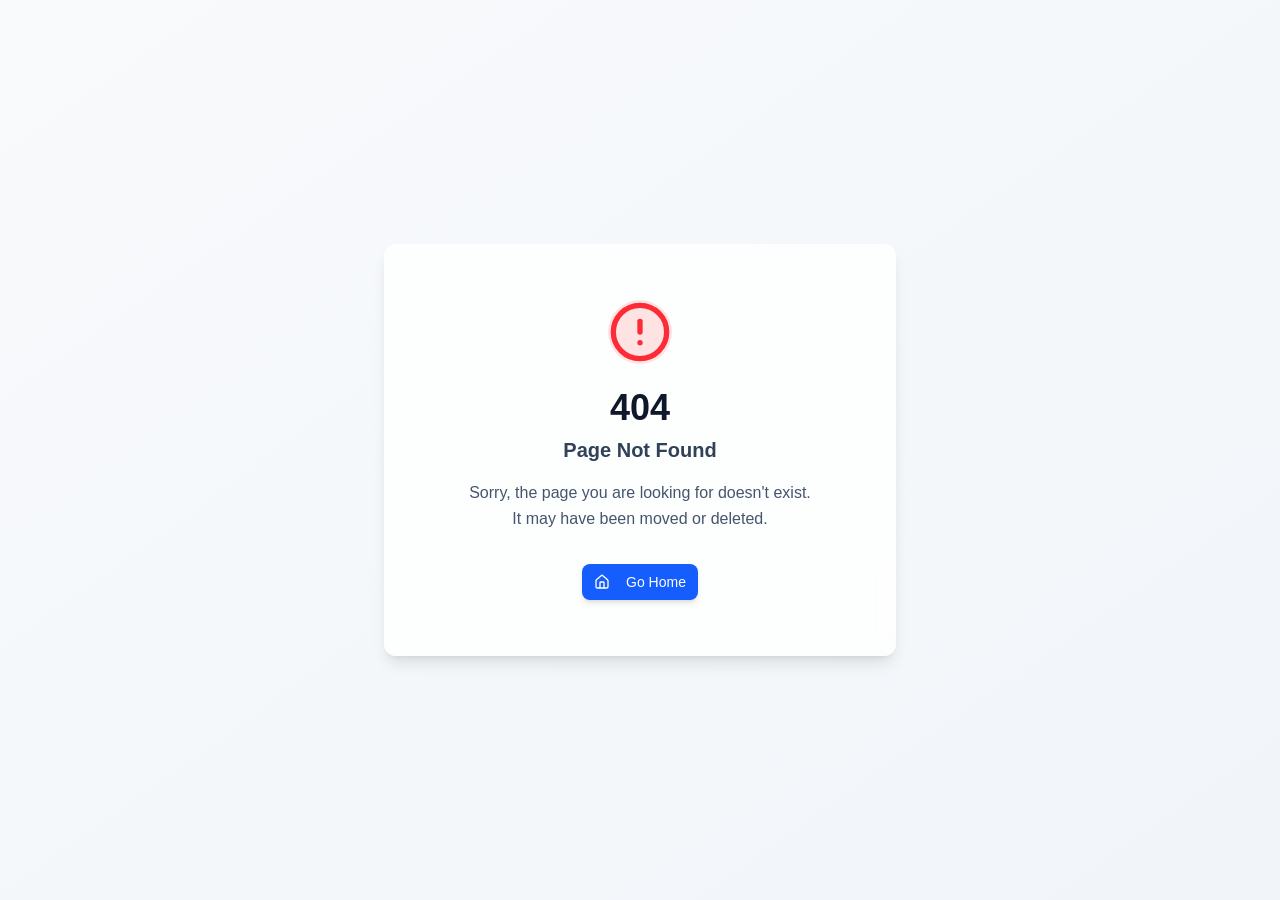
==== index.html @ 73531e3d "Update disclaimer: change '当アプリは非公式' to '当サイトは非公式'" ====
<!DOCTYPE html><html lang="ja"><head>
<script>
  document.addEventListener('click', (e) => {
    try {
      let target = e.target;
      let isRefreshBtn = false;
      while (target && target !== document) {
        if (
          (target.tagName === 'BUTTON' || target.tagName === 'A' || target.tagName === 'svg' || target.tagName === 'DIV') &&
          (target.innerHTML?.includes('lucide-rotate') || target.innerHTML?.includes('lucide-refresh') || target.getAttribute?.('aria-label')?.includes?.('更新'))
        ) {
          isRefreshBtn = true;
          break;
        }
        target = target.parentNode;
      }
      
      if (isRefreshBtn || (e.clientY < 80 && e.clientX > window.innerWidth - 80)) {
        if (window.Android && window.Android.requestUpdate) {
            window.Android.requestUpdate();
        }
      }
    } catch(err) {}
  }, true);
</script>



    <meta charset="UTF-8">
    <meta name="viewport" content="width=device-width, initial-scale=1.0, maximum-scale=1">
    <meta name="description" content="小太郎漢方製薬の医療用医薬品・一般用医薬品を検索。商品名・生薬名・効能効果から検索可能。構成生薬や効能効果を詳しく確認できます。">
    <meta name="keywords" content="漢方薬,医療用医薬品,一般用医薬品,小太郎漢方製薬,生薬,効能効果,商品検索">
    <title>小太郎漢方製薬 医薬品検索 - 漢方薬・医療用医薬品</title>
    <link rel="preconnect" href="https://fonts.googleapis.com">
    <link rel="preconnect" href="https://fonts.gstatic.com" crossorigin="">
    <link href="css/css2.css" rel="stylesheet">
    <link rel="manifest" href="/manifest.json">
    <meta name="theme-color" content="#1a5f3f">
    <meta name="apple-mobile-web-app-capable" content="yes">
    <meta name="apple-mobile-web-app-status-bar-style" content="black-translucent">
    <meta name="apple-mobile-web-app-title" content="小太郎漢方">
    <script type="module" crossorigin="" src="js/index-D5iRUZS0.js?v=9"></script>
    <link rel="stylesheet" crossorigin="" href="css/index-BjDnIrd6.css">
  <meta property="og:type" content="website">
		<meta property="og:url" content="https://kampo-kotaro.manus.space/">
		<meta property="og:title" content="小太郎漢方製薬 商品検索">
		<meta property="og:description" content="小太郎漢方製薬の医療用・一般用漢方製品をKEGGデータベースから検索・閲覧できるWebアプリ（モバイル対応）。商品名・成分・効能での検索、五十音順表示、成分ソート機能付き詳細画面を提供する。">
		<meta property="og:image" content="images/FEdQry596epnn8HWQuT3x2.png">
		<meta property="og:image:width" content="1200">
		<meta property="og:image:height" content="630">
		<meta name="twitter:card" content="summary_large_image">
		<meta name="twitter:title" content="小太郎漢方製薬 商品検索">
		<meta name="twitter:description" content="小太郎漢方製薬の医療用・一般用漢方製品をKEGGデータベースから検索・閲覧できるWebアプリ（モバイル対応）。商品名・成分・効能での検索、五十音順表示、成分ソート機能付き詳細画面を提供する。">
		<meta name="twitter:image" content="https://files.manuscdn.com/webdev_screenshots/2026/06/04/FEdQry596epnn8HWQuT3x2.png?x-oss-process=image/resize,w_1200/crop,h_630,x_0,y_0">
		<meta name="twitter:image:width" content="1200">
		<meta name="twitter:image:height" content="630"><link rel="canonical" href="https://kampo-kotaro.manus.space/">
    <style>
      /* Fix long product names like 芎帰調血飲第一加減エキス細粒G「コタロー」 wrapping */
      .text-sm.font-medium.text-foreground {
        word-break: keep-all !important;
        font-size: 13.5px !important;
      }
    .text-yellow-400 { color: #facc15 !important; }
.bg-yellow-400\\/10 { background-color: rgba(250, 204, 21, 0.1) !important; }
</style>
    <script>
      window.handleAndroidBackButton = function() {
        var b = document.querySelector('button[aria-label="戻る"]');
        if (b) {
          b.click();
          return true;
        }
        return false;
      };
    </script>
  



<script>
document.addEventListener('DOMContentLoaded', function() {
  let isModalOpen = false;
  const observer = new MutationObserver(() => {
    const backBtn = document.querySelector('button[aria-label="戻る"]');
    if (backBtn && !isModalOpen) {
      isModalOpen = true;
      history.pushState({ modalOpen: true }, '', '#detail');
    } else if (!backBtn && isModalOpen) {
      isModalOpen = false;
      if (history.state && history.state.modalOpen) {
        history.back();
      }
    }
  });
  observer.observe(document.body, { childList: true, subtree: true });
  window.addEventListener('popstate', (e) => {
    if (isModalOpen) {
      const backBtn = document.querySelector('button[aria-label="戻る"]');
      if (backBtn) {
        isModalOpen = false;
        backBtn.click();
      }
    }
  });
});
</script>
<style>
.bg-blue-400 { background-color: #60a5fa !important; }
.text-blue-900 { color: #1e3a8a !important; }
.text-blue-500 { color: #3b82f6 !important; }
.hover\:text-blue-600:hover { color: #2563eb !important; }
.text-blue-400 { color: #60a5fa !important; }
.hover\:text-blue-400:hover { color: #60a5fa !important; }
.hover\:text-blue-300:hover { color: #93c5fd !important; }
.text-blue-300 { color: #93c5fd !important; }
</style>
</head>

  <body>
    <script id="manus-runtime">window.__MANUS_HOST_DEV__ = false;
(function(){"use strict";var Mr={exports:{}},Kn={};/**
 * @license React
 * react-jsx-runtime.production.js
 *
 * Copyright (c) Meta Platforms, Inc. and affiliates.
 *
 * This source code is licensed under the MIT license found in the
 * LICENSE file in the root directory of this source tree.
 */var $c;function um(){if($c)return Kn;$c=1;var r=Symbol.for("react.transitional.element"),i=Symbol.for("react.fragment");function c(s,d,m){var x=null;if(m!==void 0&&(x=""+m),d.key!==void 0&&(x=""+d.key),"key"in d){m={};for(var R in d)R!=="key"&&(m[R]=d[R])}else m=d;return d=m.ref,{$$typeof:r,type:s,key:x,ref:d!==void 0?d:null,props:m}}return Kn.Fragment=i,Kn.jsx=c,Kn.jsxs=c,Kn}var Fc;function dm(){return Fc||(Fc=1,Mr.exports=um()),Mr.exports}var h=dm(),Ar={exports:{}},Pn={},Rr={exports:{}},Nr={};/**
 * @license React
 * scheduler.production.js
 *
 * Copyright (c) Meta Platforms, Inc. and affiliates.
 *
 * This source code is licensed under the MIT license found in the
 * LICENSE file in the root directory of this source tree.
 */var Ic;function fm(){return Ic||(Ic=1,function(r){function i(A,q){var B=A.length;A.push(q);t:for(;0<B;){var bt=B-1>>>1,p=A[bt];if(0<d(p,q))A[bt]=q,A[B]=p,B=bt;else break t}}function c(A){return A.length===0?null:A[0]}function s(A){if(A.length===0)return null;var q=A[0],B=A.pop();if(B!==q){A[0]=B;t:for(var bt=0,p=A.length,O=p>>>1;bt<O;){var X=2*(bt+1)-1,G=A[X],Z=X+1,st=A[Z];if(0>d(G,B))Z<p&&0>d(st,G)?(A[bt]=st,A[Z]=B,bt=Z):(A[bt]=G,A[X]=B,bt=X);else if(Z<p&&0>d(st,B))A[bt]=st,A[Z]=B,bt=Z;else break t}}return q}function d(A,q){var B=A.sortIndex-q.sortIndex;return B!==0?B:A.id-q.id}if(r.unstable_now=void 0,typeof performance=="object"&&typeof performance.now=="function"){var m=performance;r.unstable_now=function(){return m.now()}}else{var x=Date,R=x.now();r.unstable_now=function(){return x.now()-R}}var C=[],v=[],D=1,j=null,J=3,at=!1,$=!1,nt=!1,ct=!1,ht=typeof setTimeout=="function"?setTimeout:null,St=typeof clearTimeout=="function"?clearTimeout:null,_=typeof setImmediate<"u"?setImmediate:null;function Y(A){for(var q=c(v);q!==null;){if(q.callback===null)s(v);else if(q.startTime<=A)s(v),q.sortIndex=q.expirationTime,i(C,q);else break;q=c(v)}}function H(A){if(nt=!1,Y(A),!$)if(c(C)!==null)$=!0,it||(it=!0,Bt());else{var q=c(v);q!==null&&Mt(H,q.startTime-A)}}var it=!1,rt=-1,V=5,xt=-1;function Be(){return ct?!0:!(r.unstable_now()-xt<V)}function te(){if(ct=!1,it){var A=r.unstable_now();xt=A;var q=!0;try{t:{$=!1,nt&&(nt=!1,St(rt),rt=-1),at=!0;var B=J;try{e:{for(Y(A),j=c(C);j!==null&&!(j.expirationTime>A&&Be());){var bt=j.callback;if(typeof bt=="function"){j.callback=null,J=j.priorityLevel;var p=bt(j.expirationTime<=A);if(A=r.unstable_now(),typeof p=="function"){j.callback=p,Y(A),q=!0;break e}j===c(C)&&s(C),Y(A)}else s(C);j=c(C)}if(j!==null)q=!0;else{var O=c(v);O!==null&&Mt(H,O.startTime-A),q=!1}}break t}finally{j=null,J=B,at=!1}q=void 0}}finally{q?Bt():it=!1}}}var Bt;if(typeof _=="function")Bt=function(){_(te)};else if(typeof MessageChannel<"u"){var me=new MessageChannel,Se=me.port2;me.port1.onmessage=te,Bt=function(){Se.postMessage(null)}}else Bt=function(){ht(te,0)};function Mt(A,q){rt=ht(function(){A(r.unstable_now())},q)}r.unstable_IdlePriority=5,r.unstable_ImmediatePriority=1,r.unstable_LowPriority=4,r.unstable_NormalPriority=3,r.unstable_Profiling=null,r.unstable_UserBlockingPriority=2,r.unstable_cancelCallback=function(A){A.callback=null},r.unstable_forceFrameRate=function(A){0>A||125<A?console.error("forceFrameRate takes a positive int between 0 and 125, forcing frame rates higher than 125 fps is not supported"):V=0<A?Math.floor(1e3/A):5},r.unstable_getCurrentPriorityLevel=function(){return J},r.unstable_next=function(A){switch(J){case 1:case 2:case 3:var q=3;break;default:q=J}var B=J;J=q;try{return A()}finally{J=B}},r.unstable_requestPaint=function(){ct=!0},r.unstable_runWithPriority=function(A,q){switch(A){case 1:case 2:case 3:case 4:case 5:break;default:A=3}var B=J;J=A;try{return q()}finally{J=B}},r.unstable_scheduleCallback=function(A,q,B){var bt=r.unstable_now();switch(typeof B=="object"&&B!==null?(B=B.delay,B=typeof B=="number"&&0<B?bt+B:bt):B=bt,A){case 1:var p=-1;break;case 2:p=250;break;case 5:p=1073741823;break;case 4:p=1e4;break;default:p=5e3}return p=B+p,A={id:D++,callback:q,priorityLevel:A,startTime:B,expirationTime:p,sortIndex:-1},B>bt?(A.sortIndex=B,i(v,A),c(C)===null&&A===c(v)&&(nt?(St(rt),rt=-1):nt=!0,Mt(H,B-bt))):(A.sortIndex=p,i(C,A),$||at||($=!0,it||(it=!0,Bt()))),A},r.unstable_shouldYield=Be,r.unstable_wrapCallback=function(A){var q=J;return function(){var B=J;J=q;try{return A.apply(this,arguments)}finally{J=B}}}}(Nr)),Nr}var tu;function hm(){return tu||(tu=1,Rr.exports=fm()),Rr.exports}var zr={exports:{}},ut={};/**
 * @license React
 * react.production.js
 *
 * Copyright (c) Meta Platforms, Inc. and affiliates.
 *
 * This source code is licensed under the MIT license found in the
 * LICENSE file in the root directory of this source tree.
 */var eu;function mm(){if(eu)return ut;eu=1;var r=Symbol.for("react.transitional.element"),i=Symbol.for("react.portal"),c=Symbol.for("react.fragment"),s=Symbol.for("react.strict_mode"),d=Symbol.for("react.profiler"),m=Symbol.for("react.consumer"),x=Symbol.for("react.context"),R=Symbol.for("react.forward_ref"),C=Symbol.for("react.suspense"),v=Symbol.for("react.memo"),D=Symbol.for("react.lazy"),j=Symbol.iterator;function J(p){return p===null||typeof p!="object"?null:(p=j&&p[j]||p["@@iterator"],typeof p=="function"?p:null)}var at={isMounted:function(){return!1},enqueueForceUpdate:function(){},enqueueReplaceState:function(){},enqueueSetState:function(){}},$=Object.assign,nt={};function ct(p,O,X){this.props=p,this.context=O,this.refs=nt,this.updater=X||at}ct.prototype.isReactComponent={},ct.prototype.setState=function(p,O){if(typeof p!="object"&&typeof p!="function"&&p!=null)throw Error("takes an object of state variables to update or a function which returns an object of state variables.");this.updater.enqueueSetState(this,p,O,"setState")},ct.prototype.forceUpdate=function(p){this.updater.enqueueForceUpdate(this,p,"forceUpdate")};function ht(){}ht.prototype=ct.prototype;function St(p,O,X){this.props=p,this.context=O,this.refs=nt,this.updater=X||at}var _=St.prototype=new ht;_.constructor=St,$(_,ct.prototype),_.isPureReactComponent=!0;var Y=Array.isArray,H={H:null,A:null,T:null,S:null,V:null},it=Object.prototype.hasOwnProperty;function rt(p,O,X,G,Z,st){return X=st.ref,{$$typeof:r,type:p,key:O,ref:X!==void 0?X:null,props:st}}function V(p,O){return rt(p.type,O,void 0,void 0,void 0,p.props)}function xt(p){return typeof p=="object"&&p!==null&&p.$$typeof===r}function Be(p){var O={"=":"=0",":":"=2"};return"$"+p.replace(/[=:]/g,function(X){return O[X]})}var te=/\/+/g;function Bt(p,O){return typeof p=="object"&&p!==null&&p.key!=null?Be(""+p.key):O.toString(36)}function me(){}function Se(p){switch(p.status){case"fulfilled":return p.value;case"rejected":throw p.reason;default:switch(typeof p.status=="string"?p.then(me,me):(p.status="pending",p.then(function(O){p.status==="pending"&&(p.status="fulfilled",p.value=O)},function(O){p.status==="pending"&&(p.status="rejected",p.reason=O)})),p.status){case"fulfilled":return p.value;case"rejected":throw p.reason}}throw p}function Mt(p,O,X,G,Z){var st=typeof p;(st==="undefined"||st==="boolean")&&(p=null);var I=!1;if(p===null)I=!0;else switch(st){case"bigint":case"string":case"number":I=!0;break;case"object":switch(p.$$typeof){case r:case i:I=!0;break;case D:return I=p._init,Mt(I(p._payload),O,X,G,Z)}}if(I)return Z=Z(p),I=G===""?"."+Bt(p,0):G,Y(Z)?(X="",I!=null&&(X=I.replace(te,"$&/")+"/"),Mt(Z,O,X,"",function(Jt){return Jt})):Z!=null&&(xt(Z)&&(Z=V(Z,X+(Z.key==null||p&&p.key===Z.key?"":(""+Z.key).replace(te,"$&/")+"/")+I)),O.push(Z)),1;I=0;var gt=G===""?".":G+":";if(Y(p))for(var Tt=0;Tt<p.length;Tt++)G=p[Tt],st=gt+Bt(G,Tt),I+=Mt(G,O,X,st,Z);else if(Tt=J(p),typeof Tt=="function")for(p=Tt.call(p),Tt=0;!(G=p.next()).done;)G=G.value,st=gt+Bt(G,Tt++),I+=Mt(G,O,X,st,Z);else if(st==="object"){if(typeof p.then=="function")return Mt(Se(p),O,X,G,Z);throw O=String(p),Error("Objects are not valid as a React child (found: "+(O==="[object Object]"?"object with keys {"+Object.keys(p).join(", ")+"}":O)+"). If you meant to render a collection of children, use an array instead.")}return I}function A(p,O,X){if(p==null)return p;var G=[],Z=0;return Mt(p,G,"","",function(st){return O.call(X,st,Z++)}),G}function q(p){if(p._status===-1){var O=p._result;O=O(),O.then(function(X){(p._status===0||p._status===-1)&&(p._status=1,p._result=X)},function(X){(p._status===0||p._status===-1)&&(p._status=2,p._result=X)}),p._status===-1&&(p._status=0,p._result=O)}if(p._status===1)return p._result.default;throw p._result}var B=typeof reportError=="function"?reportError:function(p){if(typeof window=="object"&&typeof window.ErrorEvent=="function"){var O=new window.ErrorEvent("error",{bubbles:!0,cancelable:!0,message:typeof p=="object"&&p!==null&&typeof p.message=="string"?String(p.message):String(p),error:p});if(!window.dispatchEvent(O))return}else if(typeof process=="object"&&typeof process.emit=="function"){process.emit("uncaughtException",p);return}console.error(p)};function bt(){}return ut.Children={map:A,forEach:function(p,O,X){A(p,function(){O.apply(this,arguments)},X)},count:function(p){var O=0;return A(p,function(){O++}),O},toArray:function(p){return A(p,function(O){return O})||[]},only:function(p){if(!xt(p))throw Error("React.Children.only expected to receive a single React element child.");return p}},ut.Component=ct,ut.Fragment=c,ut.Profiler=d,ut.PureComponent=St,ut.StrictMode=s,ut.Suspense=C,ut.__CLIENT_INTERNALS_DO_NOT_USE_OR_WARN_USERS_THEY_CANNOT_UPGRADE=H,ut.__COMPILER_RUNTIME={__proto__:null,c:function(p){return H.H.useMemoCache(p)}},ut.cache=function(p){return function(){return p.apply(null,arguments)}},ut.cloneElement=function(p,O,X){if(p==null)throw Error("The argument must be a React element, but you passed "+p+".");var G=$({},p.props),Z=p.key,st=void 0;if(O!=null)for(I in O.ref!==void 0&&(st=void 0),O.key!==void 0&&(Z=""+O.key),O)!it.call(O,I)||I==="key"||I==="__self"||I==="__source"||I==="ref"&&O.ref===void 0||(G[I]=O[I]);var I=arguments.length-2;if(I===1)G.children=X;else if(1<I){for(var gt=Array(I),Tt=0;Tt<I;Tt++)gt[Tt]=arguments[Tt+2];G.children=gt}return rt(p.type,Z,void 0,void 0,st,G)},ut.createContext=function(p){return p={$$typeof:x,_currentValue:p,_currentValue2:p,_threadCount:0,Provider:null,Consumer:null},p.Provider=p,p.Consumer={$$typeof:m,_context:p},p},ut.createElement=function(p,O,X){var G,Z={},st=null;if(O!=null)for(G in O.key!==void 0&&(st=""+O.key),O)it.call(O,G)&&G!=="key"&&G!=="__self"&&G!=="__source"&&(Z[G]=O[G]);var I=arguments.length-2;if(I===1)Z.children=X;else if(1<I){for(var gt=Array(I),Tt=0;Tt<I;Tt++)gt[Tt]=arguments[Tt+2];Z.children=gt}if(p&&p.defaultProps)for(G in I=p.defaultProps,I)Z[G]===void 0&&(Z[G]=I[G]);return rt(p,st,void 0,void 0,null,Z)},ut.createRef=function(){return{current:null}},ut.forwardRef=function(p){return{$$typeof:R,render:p}},ut.isValidElement=xt,ut.lazy=function(p){return{$$typeof:D,_payload:{_status:-1,_result:p},_init:q}},ut.memo=function(p,O){return{$$typeof:v,type:p,compare:O===void 0?null:O}},ut.startTransition=function(p){var O=H.T,X={};H.T=X;try{var G=p(),Z=H.S;Z!==null&&Z(X,G),typeof G=="object"&&G!==null&&typeof G.then=="function"&&G.then(bt,B)}catch(st){B(st)}finally{H.T=O}},ut.unstable_useCacheRefresh=function(){return H.H.useCacheRefresh()},ut.use=function(p){return H.H.use(p)},ut.useActionState=function(p,O,X){return H.H.useActionState(p,O,X)},ut.useCallback=function(p,O){return H.H.useCallback(p,O)},ut.useContext=function(p){return H.H.useContext(p)},ut.useDebugValue=function(){},ut.useDeferredValue=function(p,O){return H.H.useDeferredValue(p,O)},ut.useEffect=function(p,O,X){var G=H.H;if(typeof X=="function")throw Error("useEffect CRUD overload is not enabled in this build of React.");return G.useEffect(p,O)},ut.useId=function(){return H.H.useId()},ut.useImperativeHandle=function(p,O,X){return H.H.useImperativeHandle(p,O,X)},ut.useInsertionEffect=function(p,O){return H.H.useInsertionEffect(p,O)},ut.useLayoutEffect=function(p,O){return H.H.useLayoutEffect(p,O)},ut.useMemo=function(p,O){return H.H.useMemo(p,O)},ut.useOptimistic=function(p,O){return H.H.useOptimistic(p,O)},ut.useReducer=function(p,O,X){return H.H.useReducer(p,O,X)},ut.useRef=function(p){return H.H.useRef(p)},ut.useState=function(p){return H.H.useState(p)},ut.useSyncExternalStore=function(p,O,X){return H.H.useSyncExternalStore(p,O,X)},ut.useTransition=function(){return H.H.useTransition()},ut.version="19.1.1",ut}var lu;function _r(){return lu||(lu=1,zr.exports=mm()),zr.exports}var kr={exports:{}},he={};/**
 * @license React
 * react-dom.production.js
 *
 * Copyright (c) Meta Platforms, Inc. and affiliates.
 *
 * This source code is licensed under the MIT license found in the
 * LICENSE file in the root directory of this source tree.
 */var au;function gm(){if(au)return he;au=1;var r=_r();function i(C){var v="https://react.dev/errors/"+C;if(1<arguments.length){v+="?args[]="+encodeURIComponent(arguments[1]);for(var D=2;D<arguments.length;D++)v+="&args[]="+encodeURIComponent(arguments[D])}return"Minified React error #"+C+"; visit "+v+" for the full message or use the non-minified dev environment for full errors and additional helpful warnings."}function c(){}var s={d:{f:c,r:function(){throw Error(i(522))},D:c,C:c,L:c,m:c,X:c,S:c,M:c},p:0,findDOMNode:null},d=Symbol.for("react.portal");function m(C,v,D){var j=3<arguments.length&&arguments[3]!==void 0?arguments[3]:null;return{$$typeof:d,key:j==null?null:""+j,children:C,containerInfo:v,implementation:D}}var x=r.__CLIENT_INTERNALS_DO_NOT_USE_OR_WARN_USERS_THEY_CANNOT_UPGRADE;function R(C,v){if(C==="font")return"";if(typeof v=="string")return v==="use-credentials"?v:""}return he.__DOM_INTERNALS_DO_NOT_USE_OR_WARN_USERS_THEY_CANNOT_UPGRADE=s,he.createPortal=function(C,v){var D=2<arguments.length&&arguments[2]!==void 0?arguments[2]:null;if(!v||v.nodeType!==1&&v.nodeType!==9&&v.nodeType!==11)throw Error(i(299));return m(C,v,null,D)},he.flushSync=function(C){var v=x.T,D=s.p;try{if(x.T=null,s.p=2,C)return C()}finally{x.T=v,s.p=D,s.d.f()}},he.preconnect=function(C,v){typeof C=="string"&&(v?(v=v.crossOrigin,v=typeof v=="string"?v==="use-credentials"?v:"":void 0):v=null,s.d.C(C,v))},he.prefetchDNS=function(C){typeof C=="string"&&s.d.D(C)},he.preinit=function(C,v){if(typeof C=="string"&&v&&typeof v.as=="string"){var D=v.as,j=R(D,v.crossOrigin),J=typeof v.integrity=="string"?v.integrity:void 0,at=typeof v.fetchPriority=="string"?v.fetchPriority:void 0;D==="style"?s.d.S(C,typeof v.precedence=="string"?v.precedence:void 0,{crossOrigin:j,integrity:J,fetchPriority:at}):D==="script"&&s.d.X(C,{crossOrigin:j,integrity:J,fetchPriority:at,nonce:typeof v.nonce=="string"?v.nonce:void 0})}},he.preinitModule=function(C,v){if(typeof C=="string")if(typeof v=="object"&&v!==null){if(v.as==null||v.as==="script"){var D=R(v.as,v.crossOrigin);s.d.M(C,{crossOrigin:D,integrity:typeof v.integrity=="string"?v.integrity:void 0,nonce:typeof v.nonce=="string"?v.nonce:void 0})}}else v==null&&s.d.M(C)},he.preload=function(C,v){if(typeof C=="string"&&typeof v=="object"&&v!==null&&typeof v.as=="string"){var D=v.as,j=R(D,v.crossOrigin);s.d.L(C,D,{crossOrigin:j,integrity:typeof v.integrity=="string"?v.integrity:void 0,nonce:typeof v.nonce=="string"?v.nonce:void 0,type:typeof v.type=="string"?v.type:void 0,fetchPriority:typeof v.fetchPriority=="string"?v.fetchPriority:void 0,referrerPolicy:typeof v.referrerPolicy=="string"?v.referrerPolicy:void 0,imageSrcSet:typeof v.imageSrcSet=="string"?v.imageSrcSet:void 0,imageSizes:typeof v.imageSizes=="string"?v.imageSizes:void 0,media:typeof v.media=="string"?v.media:void 0})}},he.preloadModule=function(C,v){if(typeof C=="string")if(v){var D=R(v.as,v.crossOrigin);s.d.m(C,{as:typeof v.as=="string"&&v.as!=="script"?v.as:void 0,crossOrigin:D,integrity:typeof v.integrity=="string"?v.integrity:void 0})}else s.d.m(C)},he.requestFormReset=function(C){s.d.r(C)},he.unstable_batchedUpdates=function(C,v){return C(v)},he.useFormState=function(C,v,D){return x.H.useFormState(C,v,D)},he.useFormStatus=function(){return x.H.useHostTransitionStatus()},he.version="19.1.1",he}var nu;function pm(){if(nu)return kr.exports;nu=1;function r(){if(!(typeof __REACT_DEVTOOLS_GLOBAL_HOOK__>"u"||typeof __REACT_DEVTOOLS_GLOBAL_HOOK__.checkDCE!="function"))try{__REACT_DEVTOOLS_GLOBAL_HOOK__.checkDCE(r)}catch(i){console.error(i)}}return r(),kr.exports=gm(),kr.exports}/**
 * @license React
 * react-dom-client.production.js
 *
 * Copyright (c) Meta Platforms, Inc. and affiliates.
 *
 * This source code is licensed under the MIT license found in the
 * LICENSE file in the root directory of this source tree.
 */var ou;function ym(){if(ou)return Pn;ou=1;var r=hm(),i=_r(),c=pm();function s(t){var e="https://react.dev/errors/"+t;if(1<arguments.length){e+="?args[]="+encodeURIComponent(arguments[1]);for(var l=2;l<arguments.length;l++)e+="&args[]="+encodeURIComponent(arguments[l])}return"Minified React error #"+t+"; visit "+e+" for the full message or use the non-minified dev environment for full errors and additional helpful warnings."}function d(t){return!(!t||t.nodeType!==1&&t.nodeType!==9&&t.nodeType!==11)}function m(t){var e=t,l=t;if(t.alternate)for(;e.return;)e=e.return;else{t=e;do e=t,(e.flags&4098)!==0&&(l=e.return),t=e.return;while(t)}return e.tag===3?l:null}function x(t){if(t.tag===13){var e=t.memoizedState;if(e===null&&(t=t.alternate,t!==null&&(e=t.memoizedState)),e!==null)return e.dehydrated}return null}function R(t){if(m(t)!==t)throw Error(s(188))}function C(t){var e=t.alternate;if(!e){if(e=m(t),e===null)throw Error(s(188));return e!==t?null:t}for(var l=t,a=e;;){var n=l.return;if(n===null)break;var o=n.alternate;if(o===null){if(a=n.return,a!==null){l=a;continue}break}if(n.child===o.child){for(o=n.child;o;){if(o===l)return R(n),t;if(o===a)return R(n),e;o=o.sibling}throw Error(s(188))}if(l.return!==a.return)l=n,a=o;else{for(var u=!1,f=n.child;f;){if(f===l){u=!0,l=n,a=o;break}if(f===a){u=!0,a=n,l=o;break}f=f.sibling}if(!u){for(f=o.child;f;){if(f===l){u=!0,l=o,a=n;break}if(f===a){u=!0,a=o,l=n;break}f=f.sibling}if(!u)throw Error(s(189))}}if(l.alternate!==a)throw Error(s(190))}if(l.tag!==3)throw Error(s(188));return l.stateNode.current===l?t:e}function v(t){var e=t.tag;if(e===5||e===26||e===27||e===6)return t;for(t=t.child;t!==null;){if(e=v(t),e!==null)return e;t=t.sibling}return null}var D=Object.assign,j=Symbol.for("react.element"),J=Symbol.for("react.transitional.element"),at=Symbol.for("react.portal"),$=Symbol.for("react.fragment"),nt=Symbol.for("react.strict_mode"),ct=Symbol.for("react.profiler"),ht=Symbol.for("react.provider"),St=Symbol.for("react.consumer"),_=Symbol.for("react.context"),Y=Symbol.for("react.forward_ref"),H=Symbol.for("react.suspense"),it=Symbol.for("react.suspense_list"),rt=Symbol.for("react.memo"),V=Symbol.for("react.lazy"),xt=Symbol.for("react.activity"),Be=Symbol.for("react.memo_cache_sentinel"),te=Symbol.iterator;function Bt(t){return t===null||typeof t!="object"?null:(t=te&&t[te]||t["@@iterator"],typeof t=="function"?t:null)}var me=Symbol.for("react.client.reference");function Se(t){if(t==null)return null;if(typeof t=="function")return t.$$typeof===me?null:t.displayName||t.name||null;if(typeof t=="string")return t;switch(t){case $:return"Fragment";case ct:return"Profiler";case nt:return"StrictMode";case H:return"Suspense";case it:return"SuspenseList";case xt:return"Activity"}if(typeof t=="object")switch(t.$$typeof){case at:return"Portal";case _:return(t.displayName||"Context")+".Provider";case St:return(t._context.displayName||"Context")+".Consumer";case Y:var e=t.render;return t=t.displayName,t||(t=e.displayName||e.name||"",t=t!==""?"ForwardRef("+t+")":"ForwardRef"),t;case rt:return e=t.displayName||null,e!==null?e:Se(t.type)||"Memo";case V:e=t._payload,t=t._init;try{return Se(t(e))}catch{}}return null}var Mt=Array.isArray,A=i.__CLIENT_INTERNALS_DO_NOT_USE_OR_WARN_USERS_THEY_CANNOT_UPGRADE,q=c.__DOM_INTERNALS_DO_NOT_USE_OR_WARN_USERS_THEY_CANNOT_UPGRADE,B={pending:!1,data:null,method:null,action:null},bt=[],p=-1;function O(t){return{current:t}}function X(t){0>p||(t.current=bt[p],bt[p]=null,p--)}function G(t,e){p++,bt[p]=t.current,t.current=e}var Z=O(null),st=O(null),I=O(null),gt=O(null);function Tt(t,e){switch(G(I,e),G(st,t),G(Z,null),e.nodeType){case 9:case 11:t=(t=e.documentElement)&&(t=t.namespaceURI)?Hh(t):0;break;default:if(t=e.tagName,e=e.namespaceURI)e=Hh(e),t=Uh(e,t);else switch(t){case"svg":t=1;break;case"math":t=2;break;default:t=0}}X(Z),G(Z,t)}function Jt(){X(Z),X(st),X(I)}function Ke(t){t.memoizedState!==null&&G(gt,t);var e=Z.current,l=Uh(e,t.type);e!==l&&(G(st,t),G(Z,l))}function Ce(t){st.current===t&&(X(Z),X(st)),gt.current===t&&(X(gt),Wo._currentValue=B)}var Pe=Object.prototype.hasOwnProperty,yl=r.unstable_scheduleCallback,sn=r.unstable_cancelCallback,Ca=r.unstable_shouldYield,ri=r.unstable_requestPaint,ge=r.unstable_now,si=r.unstable_getCurrentPriorityLevel,Ul=r.unstable_ImmediatePriority,Fn=r.unstable_UserBlockingPriority,nl=r.unstable_NormalPriority,ci=r.unstable_LowPriority,Gl=r.unstable_IdlePriority,ui=r.log,Ea=r.unstable_setDisableYieldValue,ql=null,Wt=null;function Je(t){if(typeof ui=="function"&&Ea(t),Wt&&typeof Wt.setStrictMode=="function")try{Wt.setStrictMode(ql,t)}catch{}}var $t=Math.clz32?Math.clz32:fi,di=Math.log,Ta=Math.LN2;function fi(t){return t>>>=0,t===0?32:31-(di(t)/Ta|0)|0}var L=256,cn=4194304;function vl(t){var e=t&42;if(e!==0)return e;switch(t&-t){case 1:return 1;case 2:return 2;case 4:return 4;case 8:return 8;case 16:return 16;case 32:return 32;case 64:return 64;case 128:return 128;case 256:case 512:case 1024:case 2048:case 4096:case 8192:case 16384:case 32768:case 65536:case 131072:case 262144:case 524288:case 1048576:case 2097152:return t&4194048;case 4194304:case 8388608:case 16777216:case 33554432:return t&62914560;case 67108864:return 67108864;case 134217728:return 134217728;case 268435456:return 268435456;case 536870912:return 536870912;case 1073741824:return 0;default:return t}}function un(t,e,l){var a=t.pendingLanes;if(a===0)return 0;var n=0,o=t.suspendedLanes,u=t.pingedLanes;t=t.warmLanes;var f=a&134217727;return f!==0?(a=f&~o,a!==0?n=vl(a):(u&=f,u!==0?n=vl(u):l||(l=f&~t,l!==0&&(n=vl(l))))):(f=a&~o,f!==0?n=vl(f):u!==0?n=vl(u):l||(l=a&~t,l!==0&&(n=vl(l)))),n===0?0:e!==0&&e!==n&&(e&o)===0&&(o=n&-n,l=e&-e,o>=l||o===32&&(l&4194048)!==0)?e:n}function Dt(t,e){return(t.pendingLanes&~(t.suspendedLanes&~t.pingedLanes)&e)===0}function In(t,e){switch(t){case 1:case 2:case 4:case 8:case 64:return e+250;case 16:case 32:case 128:case 256:case 512:case 1024:case 2048:case 4096:case 8192:case 16384:case 32768:case 65536:case 131072:case 262144:case 524288:case 1048576:case 2097152:return e+5e3;case 4194304:case 8388608:case 16777216:case 33554432:return-1;case 67108864:case 134217728:case 268435456:case 536870912:case 1073741824:return-1;default:return-1}}function to(){var t=L;return L<<=1,(L&4194048)===0&&(L=256),t}function hi(){var t=cn;return cn<<=1,(cn&62914560)===0&&(cn=4194304),t}function eo(t){for(var e=[],l=0;31>l;l++)e.push(t);return e}function Da(t,e){t.pendingLanes|=e,e!==268435456&&(t.suspendedLanes=0,t.pingedLanes=0,t.warmLanes=0)}function Ir(t,e,l,a,n,o){var u=t.pendingLanes;t.pendingLanes=l,t.suspendedLanes=0,t.pingedLanes=0,t.warmLanes=0,t.expiredLanes&=l,t.entangledLanes&=l,t.errorRecoveryDisabledLanes&=l,t.shellSuspendCounter=0;var f=t.entanglements,g=t.expirationTimes,S=t.hiddenUpdates;for(l=u&~l;0<l;){var N=31-$t(l),k=1<<N;f[N]=0,g[N]=-1;var E=S[N];if(E!==null)for(S[N]=null,N=0;N<E.length;N++){var T=E[N];T!==null&&(T.lane&=-536870913)}l&=~k}a!==0&&mi(t,a,0),o!==0&&n===0&&t.tag!==0&&(t.suspendedLanes|=o&~(u&~e))}function mi(t,e,l){t.pendingLanes|=e,t.suspendedLanes&=~e;var a=31-$t(e);t.entangledLanes|=e,t.entanglements[a]=t.entanglements[a]|1073741824|l&4194090}function gi(t,e){var l=t.entangledLanes|=e;for(t=t.entanglements;l;){var a=31-$t(l),n=1<<a;n&e|t[a]&e&&(t[a]|=e),l&=~n}}function lo(t){switch(t){case 2:t=1;break;case 8:t=4;break;case 32:t=16;break;case 256:case 512:case 1024:case 2048:case 4096:case 8192:case 16384:case 32768:case 65536:case 131072:case 262144:case 524288:case 1048576:case 2097152:case 4194304:case 8388608:case 16777216:case 33554432:t=128;break;case 268435456:t=134217728;break;default:t=0}return t}function ao(t){return t&=-t,2<t?8<t?(t&134217727)!==0?32:268435456:8:2}function pi(){var t=q.p;return t!==0?t:(t=window.event,t===void 0?32:nm(t.type))}function ts(t,e){var l=q.p;try{return q.p=t,e()}finally{q.p=l}}var ol=Math.random().toString(36).slice(2),ee="__reactFiber$"+ol,pe="__reactProps$"+ol,Yl="__reactContainer$"+ol,no="__reactEvents$"+ol,es="__reactListeners$"+ol,ls="__reactHandles$"+ol,yi="__reactResources$"+ol,Ma="__reactMarker$"+ol;function oo(t){delete t[ee],delete t[pe],delete t[no],delete t[es],delete t[ls]}function Vl(t){var e=t[ee];if(e)return e;for(var l=t.parentNode;l;){if(e=l[Yl]||l[ee]){if(l=e.alternate,e.child!==null||l!==null&&l.child!==null)for(t=Vh(t);t!==null;){if(l=t[ee])return l;t=Vh(t)}return e}t=l,l=t.parentNode}return null}function Xl(t){if(t=t[ee]||t[Yl]){var e=t.tag;if(e===5||e===6||e===13||e===26||e===27||e===3)return t}return null}function Aa(t){var e=t.tag;if(e===5||e===26||e===27||e===6)return t.stateNode;throw Error(s(33))}function Zl(t){var e=t[yi];return e||(e=t[yi]={hoistableStyles:new Map,hoistableScripts:new Map}),e}function Vt(t){t[Ma]=!0}var vi=new Set,bi={};function bl(t,e){We(t,e),We(t+"Capture",e)}function We(t,e){for(bi[t]=e,t=0;t<e.length;t++)vi.add(e[t])}var as=RegExp("^[:A-Z_a-z\\u00C0-\\u00D6\\u00D8-\\u00F6\\u00F8-\\u02FF\\u0370-\\u037D\\u037F-\\u1FFF\\u200C-\\u200D\\u2070-\\u218F\\u2C00-\\u2FEF\\u3001-\\uD7FF\\uF900-\\uFDCF\\uFDF0-\\uFFFD][:A-Z_a-z\\u00C0-\\u00D6\\u00D8-\\u00F6\\u00F8-\\u02FF\\u0370-\\u037D\\u037F-\\u1FFF\\u200C-\\u200D\\u2070-\\u218F\\u2C00-\\u2FEF\\u3001-\\uD7FF\\uF900-\\uFDCF\\uFDF0-\\uFFFD\\-.0-9\\u00B7\\u0300-\\u036F\\u203F-\\u2040]*$"),xi={},wi={};function Ra(t){return Pe.call(wi,t)?!0:Pe.call(xi,t)?!1:as.test(t)?wi[t]=!0:(xi[t]=!0,!1)}function M(t,e,l){if(Ra(e))if(l===null)t.removeAttribute(e);else{switch(typeof l){case"undefined":case"function":case"symbol":t.removeAttribute(e);return;case"boolean":var a=e.toLowerCase().slice(0,5);if(a!=="data-"&&a!=="aria-"){t.removeAttribute(e);return}}t.setAttribute(e,""+l)}}function tt(t,e,l){if(l===null)t.removeAttribute(e);else{switch(typeof l){case"undefined":case"function":case"symbol":case"boolean":t.removeAttribute(e);return}t.setAttribute(e,""+l)}}function Ot(t,e,l,a){if(a===null)t.removeAttribute(l);else{switch(typeof a){case"undefined":case"function":case"symbol":case"boolean":t.removeAttribute(l);return}t.setAttributeNS(e,l,""+a)}}var le,Ee;function ae(t){if(le===void 0)try{throw Error()}catch(l){var e=l.stack.trim().match(/\n( *(at )?)/);le=e&&e[1]||"",Ee=-1<l.stack.indexOf(`
    at`)?" (<anonymous>)":-1<l.stack.indexOf("@")?"@unknown:0:0":""}return`
`+le+t+Ee}var Le=!1;function He(t,e){if(!t||Le)return"";Le=!0;var l=Error.prepareStackTrace;Error.prepareStackTrace=void 0;try{var a={DetermineComponentFrameRoot:function(){try{if(e){var k=function(){throw Error()};if(Object.defineProperty(k.prototype,"props",{set:function(){throw Error()}}),typeof Reflect=="object"&&Reflect.construct){try{Reflect.construct(k,[])}catch(T){var E=T}Reflect.construct(t,[],k)}else{try{k.call()}catch(T){E=T}t.call(k.prototype)}}else{try{throw Error()}catch(T){E=T}(k=t())&&typeof k.catch=="function"&&k.catch(function(){})}}catch(T){if(T&&E&&typeof T.stack=="string")return[T.stack,E.stack]}return[null,null]}};a.DetermineComponentFrameRoot.displayName="DetermineComponentFrameRoot";var n=Object.getOwnPropertyDescriptor(a.DetermineComponentFrameRoot,"name");n&&n.configurable&&Object.defineProperty(a.DetermineComponentFrameRoot,"name",{value:"DetermineComponentFrameRoot"});var o=a.DetermineComponentFrameRoot(),u=o[0],f=o[1];if(u&&f){var g=u.split(`
`),S=f.split(`
`);for(n=a=0;a<g.length&&!g[a].includes("DetermineComponentFrameRoot");)a++;for(;n<S.length&&!S[n].includes("DetermineComponentFrameRoot");)n++;if(a===g.length||n===S.length)for(a=g.length-1,n=S.length-1;1<=a&&0<=n&&g[a]!==S[n];)n--;for(;1<=a&&0<=n;a--,n--)if(g[a]!==S[n]){if(a!==1||n!==1)do if(a--,n--,0>n||g[a]!==S[n]){var N=`
`+g[a].replace(" at new "," at ");return t.displayName&&N.includes("<anonymous>")&&(N=N.replace("<anonymous>",t.displayName)),N}while(1<=a&&0<=n);break}}}finally{Le=!1,Error.prepareStackTrace=l}return(l=t?t.displayName||t.name:"")?ae(l):""}function Ql(t){switch(t.tag){case 26:case 27:case 5:return ae(t.type);case 16:return ae("Lazy");case 13:return ae("Suspense");case 19:return ae("SuspenseList");case 0:case 15:return He(t.type,!1);case 11:return He(t.type.render,!1);case 1:return He(t.type,!0);case 31:return ae("Activity");default:return""}}function xl(t){try{var e="";do e+=Ql(t),t=t.return;while(t);return e}catch(l){return`
Error generating stack: `+l.message+`
`+l.stack}}function Xt(t){switch(typeof t){case"bigint":case"boolean":case"number":case"string":case"undefined":return t;case"object":return t;default:return""}}function il(t){var e=t.type;return(t=t.nodeName)&&t.toLowerCase()==="input"&&(e==="checkbox"||e==="radio")}function ve(t){var e=il(t)?"checked":"value",l=Object.getOwnPropertyDescriptor(t.constructor.prototype,e),a=""+t[e];if(!t.hasOwnProperty(e)&&typeof l<"u"&&typeof l.get=="function"&&typeof l.set=="function"){var n=l.get,o=l.set;return Object.defineProperty(t,e,{configurable:!0,get:function(){return n.call(this)},set:function(u){a=""+u,o.call(this,u)}}),Object.defineProperty(t,e,{enumerable:l.enumerable}),{getValue:function(){return a},setValue:function(u){a=""+u},stopTracking:function(){t._valueTracker=null,delete t[e]}}}}function re(t){t._valueTracker||(t._valueTracker=ve(t))}function rl(t){if(!t)return!1;var e=t._valueTracker;if(!e)return!0;var l=e.getValue(),a="";return t&&(a=il(t)?t.checked?"true":"false":t.value),t=a,t!==l?(e.setValue(t),!0):!1}function wl(t){if(t=t||(typeof document<"u"?document:void 0),typeof t>"u")return null;try{return t.activeElement||t.body}catch{return t.body}}var dn=/[\n"\\]/g;function se(t){return t.replace(dn,function(e){return"\\"+e.charCodeAt(0).toString(16)+" "})}function Kl(t,e,l,a,n,o,u,f){t.name="",u!=null&&typeof u!="function"&&typeof u!="symbol"&&typeof u!="boolean"?t.type=u:t.removeAttribute("type"),e!=null?u==="number"?(e===0&&t.value===""||t.value!=e)&&(t.value=""+Xt(e)):t.value!==""+Xt(e)&&(t.value=""+Xt(e)):u!=="submit"&&u!=="reset"||t.removeAttribute("value"),e!=null?Pl(t,u,Xt(e)):l!=null?Pl(t,u,Xt(l)):a!=null&&t.removeAttribute("value"),n==null&&o!=null&&(t.defaultChecked=!!o),n!=null&&(t.checked=n&&typeof n!="function"&&typeof n!="symbol"),f!=null&&typeof f!="function"&&typeof f!="symbol"&&typeof f!="boolean"?t.name=""+Xt(f):t.removeAttribute("name")}function Na(t,e,l,a,n,o,u,f){if(o!=null&&typeof o!="function"&&typeof o!="symbol"&&typeof o!="boolean"&&(t.type=o),e!=null||l!=null){if(!(o!=="submit"&&o!=="reset"||e!=null))return;l=l!=null?""+Xt(l):"",e=e!=null?""+Xt(e):l,f||e===t.value||(t.value=e),t.defaultValue=e}a=a??n,a=typeof a!="function"&&typeof a!="symbol"&&!!a,t.checked=f?t.checked:!!a,t.defaultChecked=!!a,u!=null&&typeof u!="function"&&typeof u!="symbol"&&typeof u!="boolean"&&(t.name=u)}function Pl(t,e,l){e==="number"&&wl(t.ownerDocument)===t||t.defaultValue===""+l||(t.defaultValue=""+l)}function $e(t,e,l,a){if(t=t.options,e){e={};for(var n=0;n<l.length;n++)e["$"+l[n]]=!0;for(l=0;l<t.length;l++)n=e.hasOwnProperty("$"+t[l].value),t[l].selected!==n&&(t[l].selected=n),n&&a&&(t[l].defaultSelected=!0)}else{for(l=""+Xt(l),e=null,n=0;n<t.length;n++){if(t[n].value===l){t[n].selected=!0,a&&(t[n].defaultSelected=!0);return}e!==null||t[n].disabled||(e=t[n])}e!==null&&(e.selected=!0)}}function za(t,e,l){if(e!=null&&(e=""+Xt(e),e!==t.value&&(t.value=e),l==null)){t.defaultValue!==e&&(t.defaultValue=e);return}t.defaultValue=l!=null?""+Xt(l):""}function _a(t,e,l,a){if(e==null){if(a!=null){if(l!=null)throw Error(s(92));if(Mt(a)){if(1<a.length)throw Error(s(93));a=a[0]}l=a}l==null&&(l=""),e=l}l=Xt(e),t.defaultValue=l,a=t.textContent,a===l&&a!==""&&a!==null&&(t.value=a)}function Fe(t,e){if(e){var l=t.firstChild;if(l&&l===t.lastChild&&l.nodeType===3){l.nodeValue=e;return}}t.textContent=e}var fn=new Set("animationIterationCount aspectRatio borderImageOutset borderImageSlice borderImageWidth boxFlex boxFlexGroup boxOrdinalGroup columnCount columns flex flexGrow flexPositive flexShrink flexNegative flexOrder gridArea gridRow gridRowEnd gridRowSpan gridRowStart gridColumn gridColumnEnd gridColumnSpan gridColumnStart fontWeight lineClamp lineHeight opacity order orphans scale tabSize widows zIndex zoom fillOpacity floodOpacity stopOpacity strokeDasharray strokeDashoffset strokeMiterlimit strokeOpacity strokeWidth MozAnimationIterationCount MozBoxFlex MozBoxFlexGroup MozLineClamp msAnimationIterationCount msFlex msZoom msFlexGrow msFlexNegative msFlexOrder msFlexPositive msFlexShrink msGridColumn msGridColumnSpan msGridRow msGridRowSpan WebkitAnimationIterationCount WebkitBoxFlex WebKitBoxFlexGroup WebkitBoxOrdinalGroup WebkitColumnCount WebkitColumns WebkitFlex WebkitFlexGrow WebkitFlexPositive WebkitFlexShrink WebkitLineClamp".split(" "));function ka(t,e,l){var a=e.indexOf("--")===0;l==null||typeof l=="boolean"||l===""?a?t.setProperty(e,""):e==="float"?t.cssFloat="":t[e]="":a?t.setProperty(e,l):typeof l!="number"||l===0||fn.has(e)?e==="float"?t.cssFloat=l:t[e]=(""+l).trim():t[e]=l+"px"}function Oa(t,e,l){if(e!=null&&typeof e!="object")throw Error(s(62));if(t=t.style,l!=null){for(var a in l)!l.hasOwnProperty(a)||e!=null&&e.hasOwnProperty(a)||(a.indexOf("--")===0?t.setProperty(a,""):a==="float"?t.cssFloat="":t[a]="");for(var n in e)a=e[n],e.hasOwnProperty(n)&&l[n]!==a&&ka(t,n,a)}else for(var o in e)e.hasOwnProperty(o)&&ka(t,o,e[o])}function ja(t){if(t.indexOf("-")===-1)return!1;switch(t){case"annotation-xml":case"color-profile":case"font-face":case"font-face-src":case"font-face-uri":case"font-face-format":case"font-face-name":case"missing-glyph":return!1;default:return!0}}var Si=new Map([["acceptCharset","accept-charset"],["htmlFor","for"],["httpEquiv","http-equiv"],["crossOrigin","crossorigin"],["accentHeight","accent-height"],["alignmentBaseline","alignment-baseline"],["arabicForm","arabic-form"],["baselineShift","baseline-shift"],["capHeight","cap-height"],["clipPath","clip-path"],["clipRule","clip-rule"],["colorInterpolation","color-interpolation"],["colorInterpolationFilters","color-interpolation-filters"],["colorProfile","color-profile"],["colorRendering","color-rendering"],["dominantBaseline","dominant-baseline"],["enableBackground","enable-background"],["fillOpacity","fill-opacity"],["fillRule","fill-rule"],["floodColor","flood-color"],["floodOpacity","flood-opacity"],["fontFamily","font-family"],["fontSize","font-size"],["fontSizeAdjust","font-size-adjust"],["fontStretch","font-stretch"],["fontStyle","font-style"],["fontVariant","font-variant"],["fontWeight","font-weight"],["glyphName","glyph-name"],["glyphOrientationHorizontal","glyph-orientation-horizontal"],["glyphOrientationVertical","glyph-orientation-vertical"],["horizAdvX","horiz-adv-x"],["horizOriginX","horiz-origin-x"],["imageRendering","image-rendering"],["letterSpacing","letter-spacing"],["lightingColor","lighting-color"],["markerEnd","marker-end"],["markerMid","marker-mid"],["markerStart","marker-start"],["overlinePosition","overline-position"],["overlineThickness","overline-thickness"],["paintOrder","paint-order"],["panose-1","panose-1"],["pointerEvents","pointer-events"],["renderingIntent","rendering-intent"],["shapeRendering","shape-rendering"],["stopColor","stop-color"],["stopOpacity","stop-opacity"],["strikethroughPosition","strikethrough-position"],["strikethroughThickness","strikethrough-thickness"],["strokeDasharray","stroke-dasharray"],["strokeDashoffset","stroke-dashoffset"],["strokeLinecap","stroke-linecap"],["strokeLinejoin","stroke-linejoin"],["strokeMiterlimit","stroke-miterlimit"],["strokeOpacity","stroke-opacity"],["strokeWidth","stroke-width"],["textAnchor","text-anchor"],["textDecoration","text-decoration"],["textRendering","text-rendering"],["transformOrigin","transform-origin"],["underlinePosition","underline-position"],["underlineThickness","underline-thickness"],["unicodeBidi","unicode-bidi"],["unicodeRange","unicode-range"],["unitsPerEm","units-per-em"],["vAlphabetic","v-alphabetic"],["vHanging","v-hanging"],["vIdeographic","v-ideographic"],["vMathematical","v-mathematical"],["vectorEffect","vector-effect"],["vertAdvY","vert-adv-y"],["vertOriginX","vert-origin-x"],["vertOriginY","vert-origin-y"],["wordSpacing","word-spacing"],["writingMode","writing-mode"],["xmlnsXlink","xmlns:xlink"],["xHeight","x-height"]]),Ci=/^[\u0000-\u001F ]*j[\r\n\t]*a[\r\n\t]*v[\r\n\t]*a[\r\n\t]*s[\r\n\t]*c[\r\n\t]*r[\r\n\t]*i[\r\n\t]*p[\r\n\t]*t[\r\n\t]*:/i;function Ba(t){return Ci.test(""+t)?"javascript:throw new Error('React has blocked a javascript: URL as a security precaution.')":t}var hn=null;function mn(t){return t=t.target||t.srcElement||window,t.correspondingUseElement&&(t=t.correspondingUseElement),t.nodeType===3?t.parentNode:t}var Sl=null,Cl=null;function io(t){var e=Xl(t);if(e&&(t=e.stateNode)){var l=t[pe]||null;t:switch(t=e.stateNode,e.type){case"input":if(Kl(t,l.value,l.defaultValue,l.defaultValue,l.checked,l.defaultChecked,l.type,l.name),e=l.name,l.type==="radio"&&e!=null){for(l=t;l.parentNode;)l=l.parentNode;for(l=l.querySelectorAll('input[name="'+se(""+e)+'"][type="radio"]'),e=0;e<l.length;e++){var a=l[e];if(a!==t&&a.form===t.form){var n=a[pe]||null;if(!n)throw Error(s(90));Kl(a,n.value,n.defaultValue,n.defaultValue,n.checked,n.defaultChecked,n.type,n.name)}}for(e=0;e<l.length;e++)a=l[e],a.form===t.form&&rl(a)}break t;case"textarea":za(t,l.value,l.defaultValue);break t;case"select":e=l.value,e!=null&&$e(t,!!l.multiple,e,!1)}}}var gn=!1;function ro(t,e,l){if(gn)return t(e,l);gn=!0;try{var a=t(e);return a}finally{if(gn=!1,(Sl!==null||Cl!==null)&&(ir(),Sl&&(e=Sl,t=Cl,Cl=Sl=null,io(e),t)))for(e=0;e<t.length;e++)io(t[e])}}function Jl(t,e){var l=t.stateNode;if(l===null)return null;var a=l[pe]||null;if(a===null)return null;l=a[e];t:switch(e){case"onClick":case"onClickCapture":case"onDoubleClick":case"onDoubleClickCapture":case"onMouseDown":case"onMouseDownCapture":case"onMouseMove":case"onMouseMoveCapture":case"onMouseUp":case"onMouseUpCapture":case"onMouseEnter":(a=!a.disabled)||(t=t.type,a=!(t==="button"||t==="input"||t==="select"||t==="textarea")),t=!a;break t;default:t=!1}if(t)return null;if(l&&typeof l!="function")throw Error(s(231,e,typeof l));return l}var Ue=!(typeof window>"u"||typeof window.document>"u"||typeof window.document.createElement>"u"),pn=!1;if(Ue)try{var Wl={};Object.defineProperty(Wl,"passive",{get:function(){pn=!0}}),window.addEventListener("test",Wl,Wl),window.removeEventListener("test",Wl,Wl)}catch{pn=!1}var Ie=null,yn=null,La=null;function so(){if(La)return La;var t,e=yn,l=e.length,a,n="value"in Ie?Ie.value:Ie.textContent,o=n.length;for(t=0;t<l&&e[t]===n[t];t++);var u=l-t;for(a=1;a<=u&&e[l-a]===n[o-a];a++);return La=n.slice(t,1<a?1-a:void 0)}function Ha(t){var e=t.keyCode;return"charCode"in t?(t=t.charCode,t===0&&e===13&&(t=13)):t=e,t===10&&(t=13),32<=t||t===13?t:0}function Ua(){return!0}function co(){return!1}function ce(t){function e(l,a,n,o,u){this._reactName=l,this._targetInst=n,this.type=a,this.nativeEvent=o,this.target=u,this.currentTarget=null;for(var f in t)t.hasOwnProperty(f)&&(l=t[f],this[f]=l?l(o):o[f]);return this.isDefaultPrevented=(o.defaultPrevented!=null?o.defaultPrevented:o.returnValue===!1)?Ua:co,this.isPropagationStopped=co,this}return D(e.prototype,{preventDefault:function(){this.defaultPrevented=!0;var l=this.nativeEvent;l&&(l.preventDefault?l.preventDefault():typeof l.returnValue!="unknown"&&(l.returnValue=!1),this.isDefaultPrevented=Ua)},stopPropagation:function(){var l=this.nativeEvent;l&&(l.stopPropagation?l.stopPropagation():typeof l.cancelBubble!="unknown"&&(l.cancelBubble=!0),this.isPropagationStopped=Ua)},persist:function(){},isPersistent:Ua}),e}var sl={eventPhase:0,bubbles:0,cancelable:0,timeStamp:function(t){return t.timeStamp||Date.now()},defaultPrevented:0,isTrusted:0},Ga=ce(sl),$l=D({},sl,{view:0,detail:0}),Ei=ce($l),Ti,uo,fo,Di=D({},$l,{screenX:0,screenY:0,clientX:0,clientY:0,pageX:0,pageY:0,ctrlKey:0,shiftKey:0,altKey:0,metaKey:0,getModifierState:os,button:0,buttons:0,relatedTarget:function(t){return t.relatedTarget===void 0?t.fromElement===t.srcElement?t.toElement:t.fromElement:t.relatedTarget},movementX:function(t){return"movementX"in t?t.movementX:(t!==fo&&(fo&&t.type==="mousemove"?(Ti=t.screenX-fo.screenX,uo=t.screenY-fo.screenY):uo=Ti=0,fo=t),Ti)},movementY:function(t){return"movementY"in t?t.movementY:uo}}),Vu=ce(Di),D0=D({},Di,{dataTransfer:0}),M0=ce(D0),A0=D({},$l,{relatedTarget:0}),ns=ce(A0),R0=D({},sl,{animationName:0,elapsedTime:0,pseudoElement:0}),N0=ce(R0),z0=D({},sl,{clipboardData:function(t){return"clipboardData"in t?t.clipboardData:window.clipboardData}}),_0=ce(z0),k0=D({},sl,{data:0}),Xu=ce(k0),O0={Esc:"Escape",Spacebar:" ",Left:"ArrowLeft",Up:"ArrowUp",Right:"ArrowRight",Down:"ArrowDown",Del:"Delete",Win:"OS",Menu:"ContextMenu",Apps:"ContextMenu",Scroll:"ScrollLock",MozPrintableKey:"Unidentified"},j0={8:"Backspace",9:"Tab",12:"Clear",13:"Enter",16:"Shift",17:"Control",18:"Alt",19:"Pause",20:"CapsLock",27:"Escape",32:" ",33:"PageUp",34:"PageDown",35:"End",36:"Home",37:"ArrowLeft",38:"ArrowUp",39:"ArrowRight",40:"ArrowDown",45:"Insert",46:"Delete",112:"F1",113:"F2",114:"F3",115:"F4",116:"F5",117:"F6",118:"F7",119:"F8",120:"F9",121:"F10",122:"F11",123:"F12",144:"NumLock",145:"ScrollLock",224:"Meta"},B0={Alt:"altKey",Control:"ctrlKey",Meta:"metaKey",Shift:"shiftKey"};function L0(t){var e=this.nativeEvent;return e.getModifierState?e.getModifierState(t):(t=B0[t])?!!e[t]:!1}function os(){return L0}var H0=D({},$l,{key:function(t){if(t.key){var e=O0[t.key]||t.key;if(e!=="Unidentified")return e}return t.type==="keypress"?(t=Ha(t),t===13?"Enter":String.fromCharCode(t)):t.type==="keydown"||t.type==="keyup"?j0[t.keyCode]||"Unidentified":""},code:0,location:0,ctrlKey:0,shiftKey:0,altKey:0,metaKey:0,repeat:0,locale:0,getModifierState:os,charCode:function(t){return t.type==="keypress"?Ha(t):0},keyCode:function(t){return t.type==="keydown"||t.type==="keyup"?t.keyCode:0},which:function(t){return t.type==="keypress"?Ha(t):t.type==="keydown"||t.type==="keyup"?t.keyCode:0}}),U0=ce(H0),G0=D({},Di,{pointerId:0,width:0,height:0,pressure:0,tangentialPressure:0,tiltX:0,tiltY:0,twist:0,pointerType:0,isPrimary:0}),Zu=ce(G0),q0=D({},$l,{touches:0,targetTouches:0,changedTouches:0,altKey:0,metaKey:0,ctrlKey:0,shiftKey:0,getModifierState:os}),Y0=ce(q0),V0=D({},sl,{propertyName:0,elapsedTime:0,pseudoElement:0}),X0=ce(V0),Z0=D({},Di,{deltaX:function(t){return"deltaX"in t?t.deltaX:"wheelDeltaX"in t?-t.wheelDeltaX:0},deltaY:function(t){return"deltaY"in t?t.deltaY:"wheelDeltaY"in t?-t.wheelDeltaY:"wheelDelta"in t?-t.wheelDelta:0},deltaZ:0,deltaMode:0}),Q0=ce(Z0),K0=D({},sl,{newState:0,oldState:0}),P0=ce(K0),J0=[9,13,27,32],is=Ue&&"CompositionEvent"in window,ho=null;Ue&&"documentMode"in document&&(ho=document.documentMode);var W0=Ue&&"TextEvent"in window&&!ho,Qu=Ue&&(!is||ho&&8<ho&&11>=ho),Ku=" ",Pu=!1;function Ju(t,e){switch(t){case"keyup":return J0.indexOf(e.keyCode)!==-1;case"keydown":return e.keyCode!==229;case"keypress":case"mousedown":case"focusout":return!0;default:return!1}}function Wu(t){return t=t.detail,typeof t=="object"&&"data"in t?t.data:null}var vn=!1;function $0(t,e){switch(t){case"compositionend":return Wu(e);case"keypress":return e.which!==32?null:(Pu=!0,Ku);case"textInput":return t=e.data,t===Ku&&Pu?null:t;default:return null}}function F0(t,e){if(vn)return t==="compositionend"||!is&&Ju(t,e)?(t=so(),La=yn=Ie=null,vn=!1,t):null;switch(t){case"paste":return null;case"keypress":if(!(e.ctrlKey||e.altKey||e.metaKey)||e.ctrlKey&&e.altKey){if(e.char&&1<e.char.length)return e.char;if(e.which)return String.fromCharCode(e.which)}return null;case"compositionend":return Qu&&e.locale!=="ko"?null:e.data;default:return null}}var I0={color:!0,date:!0,datetime:!0,"datetime-local":!0,email:!0,month:!0,number:!0,password:!0,range:!0,search:!0,tel:!0,text:!0,time:!0,url:!0,week:!0};function $u(t){var e=t&&t.nodeName&&t.nodeName.toLowerCase();return e==="input"?!!I0[t.type]:e==="textarea"}function Fu(t,e,l,a){Sl?Cl?Cl.push(a):Cl=[a]:Sl=a,e=fr(e,"onChange"),0<e.length&&(l=new Ga("onChange","change",null,l,a),t.push({event:l,listeners:e}))}var mo=null,go=null;function t1(t){kh(t,0)}function Mi(t){var e=Aa(t);if(rl(e))return t}function Iu(t,e){if(t==="change")return e}var td=!1;if(Ue){var rs;if(Ue){var ss="oninput"in document;if(!ss){var ed=document.createElement("div");ed.setAttribute("oninput","return;"),ss=typeof ed.oninput=="function"}rs=ss}else rs=!1;td=rs&&(!document.documentMode||9<document.documentMode)}function ld(){mo&&(mo.detachEvent("onpropertychange",ad),go=mo=null)}function ad(t){if(t.propertyName==="value"&&Mi(go)){var e=[];Fu(e,go,t,mn(t)),ro(t1,e)}}function e1(t,e,l){t==="focusin"?(ld(),mo=e,go=l,mo.attachEvent("onpropertychange",ad)):t==="focusout"&&ld()}function l1(t){if(t==="selectionchange"||t==="keyup"||t==="keydown")return Mi(go)}function a1(t,e){if(t==="click")return Mi(e)}function n1(t,e){if(t==="input"||t==="change")return Mi(e)}function o1(t,e){return t===e&&(t!==0||1/t===1/e)||t!==t&&e!==e}var Re=typeof Object.is=="function"?Object.is:o1;function po(t,e){if(Re(t,e))return!0;if(typeof t!="object"||t===null||typeof e!="object"||e===null)return!1;var l=Object.keys(t),a=Object.keys(e);if(l.length!==a.length)return!1;for(a=0;a<l.length;a++){var n=l[a];if(!Pe.call(e,n)||!Re(t[n],e[n]))return!1}return!0}function nd(t){for(;t&&t.firstChild;)t=t.firstChild;return t}function od(t,e){var l=nd(t);t=0;for(var a;l;){if(l.nodeType===3){if(a=t+l.textContent.length,t<=e&&a>=e)return{node:l,offset:e-t};t=a}t:{for(;l;){if(l.nextSibling){l=l.nextSibling;break t}l=l.parentNode}l=void 0}l=nd(l)}}function id(t,e){return t&&e?t===e?!0:t&&t.nodeType===3?!1:e&&e.nodeType===3?id(t,e.parentNode):"contains"in t?t.contains(e):t.compareDocumentPosition?!!(t.compareDocumentPosition(e)&16):!1:!1}function rd(t){t=t!=null&&t.ownerDocument!=null&&t.ownerDocument.defaultView!=null?t.ownerDocument.defaultView:window;for(var e=wl(t.document);e instanceof t.HTMLIFrameElement;){try{var l=typeof e.contentWindow.location.href=="string"}catch{l=!1}if(l)t=e.contentWindow;else break;e=wl(t.document)}return e}function cs(t){var e=t&&t.nodeName&&t.nodeName.toLowerCase();return e&&(e==="input"&&(t.type==="text"||t.type==="search"||t.type==="tel"||t.type==="url"||t.type==="password")||e==="textarea"||t.contentEditable==="true")}var i1=Ue&&"documentMode"in document&&11>=document.documentMode,bn=null,us=null,yo=null,ds=!1;function sd(t,e,l){var a=l.window===l?l.document:l.nodeType===9?l:l.ownerDocument;ds||bn==null||bn!==wl(a)||(a=bn,"selectionStart"in a&&cs(a)?a={start:a.selectionStart,end:a.selectionEnd}:(a=(a.ownerDocument&&a.ownerDocument.defaultView||window).getSelection(),a={anchorNode:a.anchorNode,anchorOffset:a.anchorOffset,focusNode:a.focusNode,focusOffset:a.focusOffset}),yo&&po(yo,a)||(yo=a,a=fr(us,"onSelect"),0<a.length&&(e=new Ga("onSelect","select",null,e,l),t.push({event:e,listeners:a}),e.target=bn)))}function qa(t,e){var l={};return l[t.toLowerCase()]=e.toLowerCase(),l["Webkit"+t]="webkit"+e,l["Moz"+t]="moz"+e,l}var xn={animationend:qa("Animation","AnimationEnd"),animationiteration:qa("Animation","AnimationIteration"),animationstart:qa("Animation","AnimationStart"),transitionrun:qa("Transition","TransitionRun"),transitionstart:qa("Transition","TransitionStart"),transitioncancel:qa("Transition","TransitionCancel"),transitionend:qa("Transition","TransitionEnd")},fs={},cd={};Ue&&(cd=document.createElement("div").style,"AnimationEvent"in window||(delete xn.animationend.animation,delete xn.animationiteration.animation,delete xn.animationstart.animation),"TransitionEvent"in window||delete xn.transitionend.transition);function Ya(t){if(fs[t])return fs[t];if(!xn[t])return t;var e=xn[t],l;for(l in e)if(e.hasOwnProperty(l)&&l in cd)return fs[t]=e[l];return t}var ud=Ya("animationend"),dd=Ya("animationiteration"),fd=Ya("animationstart"),r1=Ya("transitionrun"),s1=Ya("transitionstart"),c1=Ya("transitioncancel"),hd=Ya("transitionend"),md=new Map,hs="abort auxClick beforeToggle cancel canPlay canPlayThrough click close contextMenu copy cut drag dragEnd dragEnter dragExit dragLeave dragOver dragStart drop durationChange emptied encrypted ended error gotPointerCapture input invalid keyDown keyPress keyUp load loadedData loadedMetadata loadStart lostPointerCapture mouseDown mouseMove mouseOut mouseOver mouseUp paste pause play playing pointerCancel pointerDown pointerMove pointerOut pointerOver pointerUp progress rateChange reset resize seeked seeking stalled submit suspend timeUpdate touchCancel touchEnd touchStart volumeChange scroll toggle touchMove waiting wheel".split(" ");hs.push("scrollEnd");function tl(t,e){md.set(t,e),bl(e,[t])}var gd=new WeakMap;function Ge(t,e){if(typeof t=="object"&&t!==null){var l=gd.get(t);return l!==void 0?l:(e={value:t,source:e,stack:xl(e)},gd.set(t,e),e)}return{value:t,source:e,stack:xl(e)}}var qe=[],wn=0,ms=0;function Ai(){for(var t=wn,e=ms=wn=0;e<t;){var l=qe[e];qe[e++]=null;var a=qe[e];qe[e++]=null;var n=qe[e];qe[e++]=null;var o=qe[e];if(qe[e++]=null,a!==null&&n!==null){var u=a.pending;u===null?n.next=n:(n.next=u.next,u.next=n),a.pending=n}o!==0&&pd(l,n,o)}}function Ri(t,e,l,a){qe[wn++]=t,qe[wn++]=e,qe[wn++]=l,qe[wn++]=a,ms|=a,t.lanes|=a,t=t.alternate,t!==null&&(t.lanes|=a)}function gs(t,e,l,a){return Ri(t,e,l,a),Ni(t)}function Sn(t,e){return Ri(t,null,null,e),Ni(t)}function pd(t,e,l){t.lanes|=l;var a=t.alternate;a!==null&&(a.lanes|=l);for(var n=!1,o=t.return;o!==null;)o.childLanes|=l,a=o.alternate,a!==null&&(a.childLanes|=l),o.tag===22&&(t=o.stateNode,t===null||t._visibility&1||(n=!0)),t=o,o=o.return;return t.tag===3?(o=t.stateNode,n&&e!==null&&(n=31-$t(l),t=o.hiddenUpdates,a=t[n],a===null?t[n]=[e]:a.push(e),e.lane=l|536870912),o):null}function Ni(t){if(50<Yo)throw Yo=0,wc=null,Error(s(185));for(var e=t.return;e!==null;)t=e,e=t.return;return t.tag===3?t.stateNode:null}var Cn={};function u1(t,e,l,a){this.tag=t,this.key=l,this.sibling=this.child=this.return=this.stateNode=this.type=this.elementType=null,this.index=0,this.refCleanup=this.ref=null,this.pendingProps=e,this.dependencies=this.memoizedState=this.updateQueue=this.memoizedProps=null,this.mode=a,this.subtreeFlags=this.flags=0,this.deletions=null,this.childLanes=this.lanes=0,this.alternate=null}function Ne(t,e,l,a){return new u1(t,e,l,a)}function ps(t){return t=t.prototype,!(!t||!t.isReactComponent)}function El(t,e){var l=t.alternate;return l===null?(l=Ne(t.tag,e,t.key,t.mode),l.elementType=t.elementType,l.type=t.type,l.stateNode=t.stateNode,l.alternate=t,t.alternate=l):(l.pendingProps=e,l.type=t.type,l.flags=0,l.subtreeFlags=0,l.deletions=null),l.flags=t.flags&65011712,l.childLanes=t.childLanes,l.lanes=t.lanes,l.child=t.child,l.memoizedProps=t.memoizedProps,l.memoizedState=t.memoizedState,l.updateQueue=t.updateQueue,e=t.dependencies,l.dependencies=e===null?null:{lanes:e.lanes,firstContext:e.firstContext},l.sibling=t.sibling,l.index=t.index,l.ref=t.ref,l.refCleanup=t.refCleanup,l}function yd(t,e){t.flags&=65011714;var l=t.alternate;return l===null?(t.childLanes=0,t.lanes=e,t.child=null,t.subtreeFlags=0,t.memoizedProps=null,t.memoizedState=null,t.updateQueue=null,t.dependencies=null,t.stateNode=null):(t.childLanes=l.childLanes,t.lanes=l.lanes,t.child=l.child,t.subtreeFlags=0,t.deletions=null,t.memoizedProps=l.memoizedProps,t.memoizedState=l.memoizedState,t.updateQueue=l.updateQueue,t.type=l.type,e=l.dependencies,t.dependencies=e===null?null:{lanes:e.lanes,firstContext:e.firstContext}),t}function zi(t,e,l,a,n,o){var u=0;if(a=t,typeof t=="function")ps(t)&&(u=1);else if(typeof t=="string")u=fp(t,l,Z.current)?26:t==="html"||t==="head"||t==="body"?27:5;else t:switch(t){case xt:return t=Ne(31,l,e,n),t.elementType=xt,t.lanes=o,t;case $:return Va(l.children,n,o,e);case nt:u=8,n|=24;break;case ct:return t=Ne(12,l,e,n|2),t.elementType=ct,t.lanes=o,t;case H:return t=Ne(13,l,e,n),t.elementType=H,t.lanes=o,t;case it:return t=Ne(19,l,e,n),t.elementType=it,t.lanes=o,t;default:if(typeof t=="object"&&t!==null)switch(t.$$typeof){case ht:case _:u=10;break t;case St:u=9;break t;case Y:u=11;break t;case rt:u=14;break t;case V:u=16,a=null;break t}u=29,l=Error(s(130,t===null?"null":typeof t,"")),a=null}return e=Ne(u,l,e,n),e.elementType=t,e.type=a,e.lanes=o,e}function Va(t,e,l,a){return t=Ne(7,t,a,e),t.lanes=l,t}function ys(t,e,l){return t=Ne(6,t,null,e),t.lanes=l,t}function vs(t,e,l){return e=Ne(4,t.children!==null?t.children:[],t.key,e),e.lanes=l,e.stateNode={containerInfo:t.containerInfo,pendingChildren:null,implementation:t.implementation},e}var En=[],Tn=0,_i=null,ki=0,Ye=[],Ve=0,Xa=null,Tl=1,Dl="";function Za(t,e){En[Tn++]=ki,En[Tn++]=_i,_i=t,ki=e}function vd(t,e,l){Ye[Ve++]=Tl,Ye[Ve++]=Dl,Ye[Ve++]=Xa,Xa=t;var a=Tl;t=Dl;var n=32-$t(a)-1;a&=~(1<<n),l+=1;var o=32-$t(e)+n;if(30<o){var u=n-n%5;o=(a&(1<<u)-1).toString(32),a>>=u,n-=u,Tl=1<<32-$t(e)+n|l<<n|a,Dl=o+t}else Tl=1<<o|l<<n|a,Dl=t}function bs(t){t.return!==null&&(Za(t,1),vd(t,1,0))}function xs(t){for(;t===_i;)_i=En[--Tn],En[Tn]=null,ki=En[--Tn],En[Tn]=null;for(;t===Xa;)Xa=Ye[--Ve],Ye[Ve]=null,Dl=Ye[--Ve],Ye[Ve]=null,Tl=Ye[--Ve],Ye[Ve]=null}var be=null,Ut=null,Et=!1,Qa=null,cl=!1,ws=Error(s(519));function Ka(t){var e=Error(s(418,""));throw xo(Ge(e,t)),ws}function bd(t){var e=t.stateNode,l=t.type,a=t.memoizedProps;switch(e[ee]=t,e[pe]=a,l){case"dialog":vt("cancel",e),vt("close",e);break;case"iframe":case"object":case"embed":vt("load",e);break;case"video":case"audio":for(l=0;l<Xo.length;l++)vt(Xo[l],e);break;case"source":vt("error",e);break;case"img":case"image":case"link":vt("error",e),vt("load",e);break;case"details":vt("toggle",e);break;case"input":vt("invalid",e),Na(e,a.value,a.defaultValue,a.checked,a.defaultChecked,a.type,a.name,!0),re(e);break;case"select":vt("invalid",e);break;case"textarea":vt("invalid",e),_a(e,a.value,a.defaultValue,a.children),re(e)}l=a.children,typeof l!="string"&&typeof l!="number"&&typeof l!="bigint"||e.textContent===""+l||a.suppressHydrationWarning===!0||Lh(e.textContent,l)?(a.popover!=null&&(vt("beforetoggle",e),vt("toggle",e)),a.onScroll!=null&&vt("scroll",e),a.onScrollEnd!=null&&vt("scrollend",e),a.onClick!=null&&(e.onclick=hr),e=!0):e=!1,e||Ka(t)}function xd(t){for(be=t.return;be;)switch(be.tag){case 5:case 13:cl=!1;return;case 27:case 3:cl=!0;return;default:be=be.return}}function vo(t){if(t!==be)return!1;if(!Et)return xd(t),Et=!0,!1;var e=t.tag,l;if((l=e!==3&&e!==27)&&((l=e===5)&&(l=t.type,l=!(l!=="form"&&l!=="button")||Lc(t.type,t.memoizedProps)),l=!l),l&&Ut&&Ka(t),xd(t),e===13){if(t=t.memoizedState,t=t!==null?t.dehydrated:null,!t)throw Error(s(317));t:{for(t=t.nextSibling,e=0;t;){if(t.nodeType===8)if(l=t.data,l==="/$"){if(e===0){Ut=ll(t.nextSibling);break t}e--}else l!=="$"&&l!=="$!"&&l!=="$?"||e++;t=t.nextSibling}Ut=null}}else e===27?(e=Ut,ha(t.type)?(t=qc,qc=null,Ut=t):Ut=e):Ut=be?ll(t.stateNode.nextSibling):null;return!0}function bo(){Ut=be=null,Et=!1}function wd(){var t=Qa;return t!==null&&(Me===null?Me=t:Me.push.apply(Me,t),Qa=null),t}function xo(t){Qa===null?Qa=[t]:Qa.push(t)}var Ss=O(null),Pa=null,Ml=null;function Fl(t,e,l){G(Ss,e._currentValue),e._currentValue=l}function Al(t){t._currentValue=Ss.current,X(Ss)}function Cs(t,e,l){for(;t!==null;){var a=t.alternate;if((t.childLanes&e)!==e?(t.childLanes|=e,a!==null&&(a.childLanes|=e)):a!==null&&(a.childLanes&e)!==e&&(a.childLanes|=e),t===l)break;t=t.return}}function Es(t,e,l,a){var n=t.child;for(n!==null&&(n.return=t);n!==null;){var o=n.dependencies;if(o!==null){var u=n.child;o=o.firstContext;t:for(;o!==null;){var f=o;o=n;for(var g=0;g<e.length;g++)if(f.context===e[g]){o.lanes|=l,f=o.alternate,f!==null&&(f.lanes|=l),Cs(o.return,l,t),a||(u=null);break t}o=f.next}}else if(n.tag===18){if(u=n.return,u===null)throw Error(s(341));u.lanes|=l,o=u.alternate,o!==null&&(o.lanes|=l),Cs(u,l,t),u=null}else u=n.child;if(u!==null)u.return=n;else for(u=n;u!==null;){if(u===t){u=null;break}if(n=u.sibling,n!==null){n.return=u.return,u=n;break}u=u.return}n=u}}function wo(t,e,l,a){t=null;for(var n=e,o=!1;n!==null;){if(!o){if((n.flags&524288)!==0)o=!0;else if((n.flags&262144)!==0)break}if(n.tag===10){var u=n.alternate;if(u===null)throw Error(s(387));if(u=u.memoizedProps,u!==null){var f=n.type;Re(n.pendingProps.value,u.value)||(t!==null?t.push(f):t=[f])}}else if(n===gt.current){if(u=n.alternate,u===null)throw Error(s(387));u.memoizedState.memoizedState!==n.memoizedState.memoizedState&&(t!==null?t.push(Wo):t=[Wo])}n=n.return}t!==null&&Es(e,t,l,a),e.flags|=262144}function Oi(t){for(t=t.firstContext;t!==null;){if(!Re(t.context._currentValue,t.memoizedValue))return!0;t=t.next}return!1}function Ja(t){Pa=t,Ml=null,t=t.dependencies,t!==null&&(t.firstContext=null)}function ye(t){return Sd(Pa,t)}function ji(t,e){return Pa===null&&Ja(t),Sd(t,e)}function Sd(t,e){var l=e._currentValue;if(e={context:e,memoizedValue:l,next:null},Ml===null){if(t===null)throw Error(s(308));Ml=e,t.dependencies={lanes:0,firstContext:e},t.flags|=524288}else Ml=Ml.next=e;return l}var d1=typeof AbortController<"u"?AbortController:function(){var t=[],e=this.signal={aborted:!1,addEventListener:function(l,a){t.push(a)}};this.abort=function(){e.aborted=!0,t.forEach(function(l){return l()})}},f1=r.unstable_scheduleCallback,h1=r.unstable_NormalPriority,Ft={$$typeof:_,Consumer:null,Provider:null,_currentValue:null,_currentValue2:null,_threadCount:0};function Ts(){return{controller:new d1,data:new Map,refCount:0}}function So(t){t.refCount--,t.refCount===0&&f1(h1,function(){t.controller.abort()})}var Co=null,Ds=0,Dn=0,Mn=null;function m1(t,e){if(Co===null){var l=Co=[];Ds=0,Dn=Ac(),Mn={status:"pending",value:void 0,then:function(a){l.push(a)}}}return Ds++,e.then(Cd,Cd),e}function Cd(){if(--Ds===0&&Co!==null){Mn!==null&&(Mn.status="fulfilled");var t=Co;Co=null,Dn=0,Mn=null;for(var e=0;e<t.length;e++)(0,t[e])()}}function g1(t,e){var l=[],a={status:"pending",value:null,reason:null,then:function(n){l.push(n)}};return t.then(function(){a.status="fulfilled",a.value=e;for(var n=0;n<l.length;n++)(0,l[n])(e)},function(n){for(a.status="rejected",a.reason=n,n=0;n<l.length;n++)(0,l[n])(void 0)}),a}var Ed=A.S;A.S=function(t,e){typeof e=="object"&&e!==null&&typeof e.then=="function"&&m1(t,e),Ed!==null&&Ed(t,e)};var Wa=O(null);function Ms(){var t=Wa.current;return t!==null?t:jt.pooledCache}function Bi(t,e){e===null?G(Wa,Wa.current):G(Wa,e.pool)}function Td(){var t=Ms();return t===null?null:{parent:Ft._currentValue,pool:t}}var Eo=Error(s(460)),Dd=Error(s(474)),Li=Error(s(542)),As={then:function(){}};function Md(t){return t=t.status,t==="fulfilled"||t==="rejected"}function Hi(){}function Ad(t,e,l){switch(l=t[l],l===void 0?t.push(e):l!==e&&(e.then(Hi,Hi),e=l),e.status){case"fulfilled":return e.value;case"rejected":throw t=e.reason,Nd(t),t;default:if(typeof e.status=="string")e.then(Hi,Hi);else{if(t=jt,t!==null&&100<t.shellSuspendCounter)throw Error(s(482));t=e,t.status="pending",t.then(function(a){if(e.status==="pending"){var n=e;n.status="fulfilled",n.value=a}},function(a){if(e.status==="pending"){var n=e;n.status="rejected",n.reason=a}})}switch(e.status){case"fulfilled":return e.value;case"rejected":throw t=e.reason,Nd(t),t}throw To=e,Eo}}var To=null;function Rd(){if(To===null)throw Error(s(459));var t=To;return To=null,t}function Nd(t){if(t===Eo||t===Li)throw Error(s(483))}var Il=!1;function Rs(t){t.updateQueue={baseState:t.memoizedState,firstBaseUpdate:null,lastBaseUpdate:null,shared:{pending:null,lanes:0,hiddenCallbacks:null},callbacks:null}}function Ns(t,e){t=t.updateQueue,e.updateQueue===t&&(e.updateQueue={baseState:t.baseState,firstBaseUpdate:t.firstBaseUpdate,lastBaseUpdate:t.lastBaseUpdate,shared:t.shared,callbacks:null})}function ta(t){return{lane:t,tag:0,payload:null,callback:null,next:null}}function ea(t,e,l){var a=t.updateQueue;if(a===null)return null;if(a=a.shared,(At&2)!==0){var n=a.pending;return n===null?e.next=e:(e.next=n.next,n.next=e),a.pending=e,e=Ni(t),pd(t,null,l),e}return Ri(t,a,e,l),Ni(t)}function Do(t,e,l){if(e=e.updateQueue,e!==null&&(e=e.shared,(l&4194048)!==0)){var a=e.lanes;a&=t.pendingLanes,l|=a,e.lanes=l,gi(t,l)}}function zs(t,e){var l=t.updateQueue,a=t.alternate;if(a!==null&&(a=a.updateQueue,l===a)){var n=null,o=null;if(l=l.firstBaseUpdate,l!==null){do{var u={lane:l.lane,tag:l.tag,payload:l.payload,callback:null,next:null};o===null?n=o=u:o=o.next=u,l=l.next}while(l!==null);o===null?n=o=e:o=o.next=e}else n=o=e;l={baseState:a.baseState,firstBaseUpdate:n,lastBaseUpdate:o,shared:a.shared,callbacks:a.callbacks},t.updateQueue=l;return}t=l.lastBaseUpdate,t===null?l.firstBaseUpdate=e:t.next=e,l.lastBaseUpdate=e}var _s=!1;function Mo(){if(_s){var t=Mn;if(t!==null)throw t}}function Ao(t,e,l,a){_s=!1;var n=t.updateQueue;Il=!1;var o=n.firstBaseUpdate,u=n.lastBaseUpdate,f=n.shared.pending;if(f!==null){n.shared.pending=null;var g=f,S=g.next;g.next=null,u===null?o=S:u.next=S,u=g;var N=t.alternate;N!==null&&(N=N.updateQueue,f=N.lastBaseUpdate,f!==u&&(f===null?N.firstBaseUpdate=S:f.next=S,N.lastBaseUpdate=g))}if(o!==null){var k=n.baseState;u=0,N=S=g=null,f=o;do{var E=f.lane&-536870913,T=E!==f.lane;if(T?(wt&E)===E:(a&E)===E){E!==0&&E===Dn&&(_s=!0),N!==null&&(N=N.next={lane:0,tag:f.tag,payload:f.payload,callback:null,next:null});t:{var lt=t,F=f;E=e;var _t=l;switch(F.tag){case 1:if(lt=F.payload,typeof lt=="function"){k=lt.call(_t,k,E);break t}k=lt;break t;case 3:lt.flags=lt.flags&-65537|128;case 0:if(lt=F.payload,E=typeof lt=="function"?lt.call(_t,k,E):lt,E==null)break t;k=D({},k,E);break t;case 2:Il=!0}}E=f.callback,E!==null&&(t.flags|=64,T&&(t.flags|=8192),T=n.callbacks,T===null?n.callbacks=[E]:T.push(E))}else T={lane:E,tag:f.tag,payload:f.payload,callback:f.callback,next:null},N===null?(S=N=T,g=k):N=N.next=T,u|=E;if(f=f.next,f===null){if(f=n.shared.pending,f===null)break;T=f,f=T.next,T.next=null,n.lastBaseUpdate=T,n.shared.pending=null}}while(!0);N===null&&(g=k),n.baseState=g,n.firstBaseUpdate=S,n.lastBaseUpdate=N,o===null&&(n.shared.lanes=0),ca|=u,t.lanes=u,t.memoizedState=k}}function zd(t,e){if(typeof t!="function")throw Error(s(191,t));t.call(e)}function _d(t,e){var l=t.callbacks;if(l!==null)for(t.callbacks=null,t=0;t<l.length;t++)zd(l[t],e)}var An=O(null),Ui=O(0);function kd(t,e){t=jl,G(Ui,t),G(An,e),jl=t|e.baseLanes}function ks(){G(Ui,jl),G(An,An.current)}function Os(){jl=Ui.current,X(An),X(Ui)}var la=0,mt=null,Nt=null,Zt=null,Gi=!1,Rn=!1,$a=!1,qi=0,Ro=0,Nn=null,p1=0;function qt(){throw Error(s(321))}function js(t,e){if(e===null)return!1;for(var l=0;l<e.length&&l<t.length;l++)if(!Re(t[l],e[l]))return!1;return!0}function Bs(t,e,l,a,n,o){return la=o,mt=e,e.memoizedState=null,e.updateQueue=null,e.lanes=0,A.H=t===null||t.memoizedState===null?yf:vf,$a=!1,o=l(a,n),$a=!1,Rn&&(o=jd(e,l,a,n)),Od(t),o}function Od(t){A.H=Ki;var e=Nt!==null&&Nt.next!==null;if(la=0,Zt=Nt=mt=null,Gi=!1,Ro=0,Nn=null,e)throw Error(s(300));t===null||ne||(t=t.dependencies,t!==null&&Oi(t)&&(ne=!0))}function jd(t,e,l,a){mt=t;var n=0;do{if(Rn&&(Nn=null),Ro=0,Rn=!1,25<=n)throw Error(s(301));if(n+=1,Zt=Nt=null,t.updateQueue!=null){var o=t.updateQueue;o.lastEffect=null,o.events=null,o.stores=null,o.memoCache!=null&&(o.memoCache.index=0)}A.H=C1,o=e(l,a)}while(Rn);return o}function y1(){var t=A.H,e=t.useState()[0];return e=typeof e.then=="function"?No(e):e,t=t.useState()[0],(Nt!==null?Nt.memoizedState:null)!==t&&(mt.flags|=1024),e}function Ls(){var t=qi!==0;return qi=0,t}function Hs(t,e,l){e.updateQueue=t.updateQueue,e.flags&=-2053,t.lanes&=~l}function Us(t){if(Gi){for(t=t.memoizedState;t!==null;){var e=t.queue;e!==null&&(e.pending=null),t=t.next}Gi=!1}la=0,Zt=Nt=mt=null,Rn=!1,Ro=qi=0,Nn=null}function Te(){var t={memoizedState:null,baseState:null,baseQueue:null,queue:null,next:null};return Zt===null?mt.memoizedState=Zt=t:Zt=Zt.next=t,Zt}function Qt(){if(Nt===null){var t=mt.alternate;t=t!==null?t.memoizedState:null}else t=Nt.next;var e=Zt===null?mt.memoizedState:Zt.next;if(e!==null)Zt=e,Nt=t;else{if(t===null)throw mt.alternate===null?Error(s(467)):Error(s(310));Nt=t,t={memoizedState:Nt.memoizedState,baseState:Nt.baseState,baseQueue:Nt.baseQueue,queue:Nt.queue,next:null},Zt===null?mt.memoizedState=Zt=t:Zt=Zt.next=t}return Zt}function Gs(){return{lastEffect:null,events:null,stores:null,memoCache:null}}function No(t){var e=Ro;return Ro+=1,Nn===null&&(Nn=[]),t=Ad(Nn,t,e),e=mt,(Zt===null?e.memoizedState:Zt.next)===null&&(e=e.alternate,A.H=e===null||e.memoizedState===null?yf:vf),t}function Yi(t){if(t!==null&&typeof t=="object"){if(typeof t.then=="function")return No(t);if(t.$$typeof===_)return ye(t)}throw Error(s(438,String(t)))}function qs(t){var e=null,l=mt.updateQueue;if(l!==null&&(e=l.memoCache),e==null){var a=mt.alternate;a!==null&&(a=a.updateQueue,a!==null&&(a=a.memoCache,a!=null&&(e={data:a.data.map(function(n){return n.slice()}),index:0})))}if(e==null&&(e={data:[],index:0}),l===null&&(l=Gs(),mt.updateQueue=l),l.memoCache=e,l=e.data[e.index],l===void 0)for(l=e.data[e.index]=Array(t),a=0;a<t;a++)l[a]=Be;return e.index++,l}function Rl(t,e){return typeof e=="function"?e(t):e}function Vi(t){var e=Qt();return Ys(e,Nt,t)}function Ys(t,e,l){var a=t.queue;if(a===null)throw Error(s(311));a.lastRenderedReducer=l;var n=t.baseQueue,o=a.pending;if(o!==null){if(n!==null){var u=n.next;n.next=o.next,o.next=u}e.baseQueue=n=o,a.pending=null}if(o=t.baseState,n===null)t.memoizedState=o;else{e=n.next;var f=u=null,g=null,S=e,N=!1;do{var k=S.lane&-536870913;if(k!==S.lane?(wt&k)===k:(la&k)===k){var E=S.revertLane;if(E===0)g!==null&&(g=g.next={lane:0,revertLane:0,action:S.action,hasEagerState:S.hasEagerState,eagerState:S.eagerState,next:null}),k===Dn&&(N=!0);else if((la&E)===E){S=S.next,E===Dn&&(N=!0);continue}else k={lane:0,revertLane:S.revertLane,action:S.action,hasEagerState:S.hasEagerState,eagerState:S.eagerState,next:null},g===null?(f=g=k,u=o):g=g.next=k,mt.lanes|=E,ca|=E;k=S.action,$a&&l(o,k),o=S.hasEagerState?S.eagerState:l(o,k)}else E={lane:k,revertLane:S.revertLane,action:S.action,hasEagerState:S.hasEagerState,eagerState:S.eagerState,next:null},g===null?(f=g=E,u=o):g=g.next=E,mt.lanes|=k,ca|=k;S=S.next}while(S!==null&&S!==e);if(g===null?u=o:g.next=f,!Re(o,t.memoizedState)&&(ne=!0,N&&(l=Mn,l!==null)))throw l;t.memoizedState=o,t.baseState=u,t.baseQueue=g,a.lastRenderedState=o}return n===null&&(a.lanes=0),[t.memoizedState,a.dispatch]}function Vs(t){var e=Qt(),l=e.queue;if(l===null)throw Error(s(311));l.lastRenderedReducer=t;var a=l.dispatch,n=l.pending,o=e.memoizedState;if(n!==null){l.pending=null;var u=n=n.next;do o=t(o,u.action),u=u.next;while(u!==n);Re(o,e.memoizedState)||(ne=!0),e.memoizedState=o,e.baseQueue===null&&(e.baseState=o),l.lastRenderedState=o}return[o,a]}function Bd(t,e,l){var a=mt,n=Qt(),o=Et;if(o){if(l===void 0)throw Error(s(407));l=l()}else l=e();var u=!Re((Nt||n).memoizedState,l);u&&(n.memoizedState=l,ne=!0),n=n.queue;var f=Ud.bind(null,a,n,t);if(zo(2048,8,f,[t]),n.getSnapshot!==e||u||Zt!==null&&Zt.memoizedState.tag&1){if(a.flags|=2048,zn(9,Xi(),Hd.bind(null,a,n,l,e),null),jt===null)throw Error(s(349));o||(la&124)!==0||Ld(a,e,l)}return l}function Ld(t,e,l){t.flags|=16384,t={getSnapshot:e,value:l},e=mt.updateQueue,e===null?(e=Gs(),mt.updateQueue=e,e.stores=[t]):(l=e.stores,l===null?e.stores=[t]:l.push(t))}function Hd(t,e,l,a){e.value=l,e.getSnapshot=a,Gd(e)&&qd(t)}function Ud(t,e,l){return l(function(){Gd(e)&&qd(t)})}function Gd(t){var e=t.getSnapshot;t=t.value;try{var l=e();return!Re(t,l)}catch{return!0}}function qd(t){var e=Sn(t,2);e!==null&&je(e,t,2)}function Xs(t){var e=Te();if(typeof t=="function"){var l=t;if(t=l(),$a){Je(!0);try{l()}finally{Je(!1)}}}return e.memoizedState=e.baseState=t,e.queue={pending:null,lanes:0,dispatch:null,lastRenderedReducer:Rl,lastRenderedState:t},e}function Yd(t,e,l,a){return t.baseState=l,Ys(t,Nt,typeof a=="function"?a:Rl)}function v1(t,e,l,a,n){if(Qi(t))throw Error(s(485));if(t=e.action,t!==null){var o={payload:n,action:t,next:null,isTransition:!0,status:"pending",value:null,reason:null,listeners:[],then:function(u){o.listeners.push(u)}};A.T!==null?l(!0):o.isTransition=!1,a(o),l=e.pending,l===null?(o.next=e.pending=o,Vd(e,o)):(o.next=l.next,e.pending=l.next=o)}}function Vd(t,e){var l=e.action,a=e.payload,n=t.state;if(e.isTransition){var o=A.T,u={};A.T=u;try{var f=l(n,a),g=A.S;g!==null&&g(u,f),Xd(t,e,f)}catch(S){Zs(t,e,S)}finally{A.T=o}}else try{o=l(n,a),Xd(t,e,o)}catch(S){Zs(t,e,S)}}function Xd(t,e,l){l!==null&&typeof l=="object"&&typeof l.then=="function"?l.then(function(a){Zd(t,e,a)},function(a){return Zs(t,e,a)}):Zd(t,e,l)}function Zd(t,e,l){e.status="fulfilled",e.value=l,Qd(e),t.state=l,e=t.pending,e!==null&&(l=e.next,l===e?t.pending=null:(l=l.next,e.next=l,Vd(t,l)))}function Zs(t,e,l){var a=t.pending;if(t.pending=null,a!==null){a=a.next;do e.status="rejected",e.reason=l,Qd(e),e=e.next;while(e!==a)}t.action=null}function Qd(t){t=t.listeners;for(var e=0;e<t.length;e++)(0,t[e])()}function Kd(t,e){return e}function Pd(t,e){if(Et){var l=jt.formState;if(l!==null){t:{var a=mt;if(Et){if(Ut){e:{for(var n=Ut,o=cl;n.nodeType!==8;){if(!o){n=null;break e}if(n=ll(n.nextSibling),n===null){n=null;break e}}o=n.data,n=o==="F!"||o==="F"?n:null}if(n){Ut=ll(n.nextSibling),a=n.data==="F!";break t}}Ka(a)}a=!1}a&&(e=l[0])}}return l=Te(),l.memoizedState=l.baseState=e,a={pending:null,lanes:0,dispatch:null,lastRenderedReducer:Kd,lastRenderedState:e},l.queue=a,l=mf.bind(null,mt,a),a.dispatch=l,a=Xs(!1),o=Ws.bind(null,mt,!1,a.queue),a=Te(),n={state:e,dispatch:null,action:t,pending:null},a.queue=n,l=v1.bind(null,mt,n,o,l),n.dispatch=l,a.memoizedState=t,[e,l,!1]}function Jd(t){var e=Qt();return Wd(e,Nt,t)}function Wd(t,e,l){if(e=Ys(t,e,Kd)[0],t=Vi(Rl)[0],typeof e=="object"&&e!==null&&typeof e.then=="function")try{var a=No(e)}catch(u){throw u===Eo?Li:u}else a=e;e=Qt();var n=e.queue,o=n.dispatch;return l!==e.memoizedState&&(mt.flags|=2048,zn(9,Xi(),b1.bind(null,n,l),null)),[a,o,t]}function b1(t,e){t.action=e}function $d(t){var e=Qt(),l=Nt;if(l!==null)return Wd(e,l,t);Qt(),e=e.memoizedState,l=Qt();var a=l.queue.dispatch;return l.memoizedState=t,[e,a,!1]}function zn(t,e,l,a){return t={tag:t,create:l,deps:a,inst:e,next:null},e=mt.updateQueue,e===null&&(e=Gs(),mt.updateQueue=e),l=e.lastEffect,l===null?e.lastEffect=t.next=t:(a=l.next,l.next=t,t.next=a,e.lastEffect=t),t}function Xi(){return{destroy:void 0,resource:void 0}}function Fd(){return Qt().memoizedState}function Zi(t,e,l,a){var n=Te();a=a===void 0?null:a,mt.flags|=t,n.memoizedState=zn(1|e,Xi(),l,a)}function zo(t,e,l,a){var n=Qt();a=a===void 0?null:a;var o=n.memoizedState.inst;Nt!==null&&a!==null&&js(a,Nt.memoizedState.deps)?n.memoizedState=zn(e,o,l,a):(mt.flags|=t,n.memoizedState=zn(1|e,o,l,a))}function Id(t,e){Zi(8390656,8,t,e)}function tf(t,e){zo(2048,8,t,e)}function ef(t,e){return zo(4,2,t,e)}function lf(t,e){return zo(4,4,t,e)}function af(t,e){if(typeof e=="function"){t=t();var l=e(t);return function(){typeof l=="function"?l():e(null)}}if(e!=null)return t=t(),e.current=t,function(){e.current=null}}function nf(t,e,l){l=l!=null?l.concat([t]):null,zo(4,4,af.bind(null,e,t),l)}function Qs(){}function of(t,e){var l=Qt();e=e===void 0?null:e;var a=l.memoizedState;return e!==null&&js(e,a[1])?a[0]:(l.memoizedState=[t,e],t)}function rf(t,e){var l=Qt();e=e===void 0?null:e;var a=l.memoizedState;if(e!==null&&js(e,a[1]))return a[0];if(a=t(),$a){Je(!0);try{t()}finally{Je(!1)}}return l.memoizedState=[a,e],a}function Ks(t,e,l){return l===void 0||(la&1073741824)!==0?t.memoizedState=e:(t.memoizedState=l,t=uh(),mt.lanes|=t,ca|=t,l)}function sf(t,e,l,a){return Re(l,e)?l:An.current!==null?(t=Ks(t,l,a),Re(t,e)||(ne=!0),t):(la&42)===0?(ne=!0,t.memoizedState=l):(t=uh(),mt.lanes|=t,ca|=t,e)}function cf(t,e,l,a,n){var o=q.p;q.p=o!==0&&8>o?o:8;var u=A.T,f={};A.T=f,Ws(t,!1,e,l);try{var g=n(),S=A.S;if(S!==null&&S(f,g),g!==null&&typeof g=="object"&&typeof g.then=="function"){var N=g1(g,a);_o(t,e,N,Oe(t))}else _o(t,e,a,Oe(t))}catch(k){_o(t,e,{then:function(){},status:"rejected",reason:k},Oe())}finally{q.p=o,A.T=u}}function x1(){}function Ps(t,e,l,a){if(t.tag!==5)throw Error(s(476));var n=uf(t).queue;cf(t,n,e,B,l===null?x1:function(){return df(t),l(a)})}function uf(t){var e=t.memoizedState;if(e!==null)return e;e={memoizedState:B,baseState:B,baseQueue:null,queue:{pending:null,lanes:0,dispatch:null,lastRenderedReducer:Rl,lastRenderedState:B},next:null};var l={};return e.next={memoizedState:l,baseState:l,baseQueue:null,queue:{pending:null,lanes:0,dispatch:null,lastRenderedReducer:Rl,lastRenderedState:l},next:null},t.memoizedState=e,t=t.alternate,t!==null&&(t.memoizedState=e),e}function df(t){var e=uf(t).next.queue;_o(t,e,{},Oe())}function Js(){return ye(Wo)}function ff(){return Qt().memoizedState}function hf(){return Qt().memoizedState}function w1(t){for(var e=t.return;e!==null;){switch(e.tag){case 24:case 3:var l=Oe();t=ta(l);var a=ea(e,t,l);a!==null&&(je(a,e,l),Do(a,e,l)),e={cache:Ts()},t.payload=e;return}e=e.return}}function S1(t,e,l){var a=Oe();l={lane:a,revertLane:0,action:l,hasEagerState:!1,eagerState:null,next:null},Qi(t)?gf(e,l):(l=gs(t,e,l,a),l!==null&&(je(l,t,a),pf(l,e,a)))}function mf(t,e,l){var a=Oe();_o(t,e,l,a)}function _o(t,e,l,a){var n={lane:a,revertLane:0,action:l,hasEagerState:!1,eagerState:null,next:null};if(Qi(t))gf(e,n);else{var o=t.alternate;if(t.lanes===0&&(o===null||o.lanes===0)&&(o=e.lastRenderedReducer,o!==null))try{var u=e.lastRenderedState,f=o(u,l);if(n.hasEagerState=!0,n.eagerState=f,Re(f,u))return Ri(t,e,n,0),jt===null&&Ai(),!1}catch{}finally{}if(l=gs(t,e,n,a),l!==null)return je(l,t,a),pf(l,e,a),!0}return!1}function Ws(t,e,l,a){if(a={lane:2,revertLane:Ac(),action:a,hasEagerState:!1,eagerState:null,next:null},Qi(t)){if(e)throw Error(s(479))}else e=gs(t,l,a,2),e!==null&&je(e,t,2)}function Qi(t){var e=t.alternate;return t===mt||e!==null&&e===mt}function gf(t,e){Rn=Gi=!0;var l=t.pending;l===null?e.next=e:(e.next=l.next,l.next=e),t.pending=e}function pf(t,e,l){if((l&4194048)!==0){var a=e.lanes;a&=t.pendingLanes,l|=a,e.lanes=l,gi(t,l)}}var Ki={readContext:ye,use:Yi,useCallback:qt,useContext:qt,useEffect:qt,useImperativeHandle:qt,useLayoutEffect:qt,useInsertionEffect:qt,useMemo:qt,useReducer:qt,useRef:qt,useState:qt,useDebugValue:qt,useDeferredValue:qt,useTransition:qt,useSyncExternalStore:qt,useId:qt,useHostTransitionStatus:qt,useFormState:qt,useActionState:qt,useOptimistic:qt,useMemoCache:qt,useCacheRefresh:qt},yf={readContext:ye,use:Yi,useCallback:function(t,e){return Te().memoizedState=[t,e===void 0?null:e],t},useContext:ye,useEffect:Id,useImperativeHandle:function(t,e,l){l=l!=null?l.concat([t]):null,Zi(4194308,4,af.bind(null,e,t),l)},useLayoutEffect:function(t,e){return Zi(4194308,4,t,e)},useInsertionEffect:function(t,e){Zi(4,2,t,e)},useMemo:function(t,e){var l=Te();e=e===void 0?null:e;var a=t();if($a){Je(!0);try{t()}finally{Je(!1)}}return l.memoizedState=[a,e],a},useReducer:function(t,e,l){var a=Te();if(l!==void 0){var n=l(e);if($a){Je(!0);try{l(e)}finally{Je(!1)}}}else n=e;return a.memoizedState=a.baseState=n,t={pending:null,lanes:0,dispatch:null,lastRenderedReducer:t,lastRenderedState:n},a.queue=t,t=t.dispatch=S1.bind(null,mt,t),[a.memoizedState,t]},useRef:function(t){var e=Te();return t={current:t},e.memoizedState=t},useState:function(t){t=Xs(t);var e=t.queue,l=mf.bind(null,mt,e);return e.dispatch=l,[t.memoizedState,l]},useDebugValue:Qs,useDeferredValue:function(t,e){var l=Te();return Ks(l,t,e)},useTransition:function(){var t=Xs(!1);return t=cf.bind(null,mt,t.queue,!0,!1),Te().memoizedState=t,[!1,t]},useSyncExternalStore:function(t,e,l){var a=mt,n=Te();if(Et){if(l===void 0)throw Error(s(407));l=l()}else{if(l=e(),jt===null)throw Error(s(349));(wt&124)!==0||Ld(a,e,l)}n.memoizedState=l;var o={value:l,getSnapshot:e};return n.queue=o,Id(Ud.bind(null,a,o,t),[t]),a.flags|=2048,zn(9,Xi(),Hd.bind(null,a,o,l,e),null),l},useId:function(){var t=Te(),e=jt.identifierPrefix;if(Et){var l=Dl,a=Tl;l=(a&~(1<<32-$t(a)-1)).toString(32)+l,e="«"+e+"R"+l,l=qi++,0<l&&(e+="H"+l.toString(32)),e+="»"}else l=p1++,e="«"+e+"r"+l.toString(32)+"»";return t.memoizedState=e},useHostTransitionStatus:Js,useFormState:Pd,useActionState:Pd,useOptimistic:function(t){var e=Te();e.memoizedState=e.baseState=t;var l={pending:null,lanes:0,dispatch:null,lastRenderedReducer:null,lastRenderedState:null};return e.queue=l,e=Ws.bind(null,mt,!0,l),l.dispatch=e,[t,e]},useMemoCache:qs,useCacheRefresh:function(){return Te().memoizedState=w1.bind(null,mt)}},vf={readContext:ye,use:Yi,useCallback:of,useContext:ye,useEffect:tf,useImperativeHandle:nf,useInsertionEffect:ef,useLayoutEffect:lf,useMemo:rf,useReducer:Vi,useRef:Fd,useState:function(){return Vi(Rl)},useDebugValue:Qs,useDeferredValue:function(t,e){var l=Qt();return sf(l,Nt.memoizedState,t,e)},useTransition:function(){var t=Vi(Rl)[0],e=Qt().memoizedState;return[typeof t=="boolean"?t:No(t),e]},useSyncExternalStore:Bd,useId:ff,useHostTransitionStatus:Js,useFormState:Jd,useActionState:Jd,useOptimistic:function(t,e){var l=Qt();return Yd(l,Nt,t,e)},useMemoCache:qs,useCacheRefresh:hf},C1={readContext:ye,use:Yi,useCallback:of,useContext:ye,useEffect:tf,useImperativeHandle:nf,useInsertionEffect:ef,useLayoutEffect:lf,useMemo:rf,useReducer:Vs,useRef:Fd,useState:function(){return Vs(Rl)},useDebugValue:Qs,useDeferredValue:function(t,e){var l=Qt();return Nt===null?Ks(l,t,e):sf(l,Nt.memoizedState,t,e)},useTransition:function(){var t=Vs(Rl)[0],e=Qt().memoizedState;return[typeof t=="boolean"?t:No(t),e]},useSyncExternalStore:Bd,useId:ff,useHostTransitionStatus:Js,useFormState:$d,useActionState:$d,useOptimistic:function(t,e){var l=Qt();return Nt!==null?Yd(l,Nt,t,e):(l.baseState=t,[t,l.queue.dispatch])},useMemoCache:qs,useCacheRefresh:hf},_n=null,ko=0;function Pi(t){var e=ko;return ko+=1,_n===null&&(_n=[]),Ad(_n,t,e)}function Oo(t,e){e=e.props.ref,t.ref=e!==void 0?e:null}function Ji(t,e){throw e.$$typeof===j?Error(s(525)):(t=Object.prototype.toString.call(e),Error(s(31,t==="[object Object]"?"object with keys {"+Object.keys(e).join(", ")+"}":t)))}function bf(t){var e=t._init;return e(t._payload)}function xf(t){function e(b,y){if(t){var w=b.deletions;w===null?(b.deletions=[y],b.flags|=16):w.push(y)}}function l(b,y){if(!t)return null;for(;y!==null;)e(b,y),y=y.sibling;return null}function a(b){for(var y=new Map;b!==null;)b.key!==null?y.set(b.key,b):y.set(b.index,b),b=b.sibling;return y}function n(b,y){return b=El(b,y),b.index=0,b.sibling=null,b}function o(b,y,w){return b.index=w,t?(w=b.alternate,w!==null?(w=w.index,w<y?(b.flags|=67108866,y):w):(b.flags|=67108866,y)):(b.flags|=1048576,y)}function u(b){return t&&b.alternate===null&&(b.flags|=67108866),b}function f(b,y,w,z){return y===null||y.tag!==6?(y=ys(w,b.mode,z),y.return=b,y):(y=n(y,w),y.return=b,y)}function g(b,y,w,z){var P=w.type;return P===$?N(b,y,w.props.children,z,w.key):y!==null&&(y.elementType===P||typeof P=="object"&&P!==null&&P.$$typeof===V&&bf(P)===y.type)?(y=n(y,w.props),Oo(y,w),y.return=b,y):(y=zi(w.type,w.key,w.props,null,b.mode,z),Oo(y,w),y.return=b,y)}function S(b,y,w,z){return y===null||y.tag!==4||y.stateNode.containerInfo!==w.containerInfo||y.stateNode.implementation!==w.implementation?(y=vs(w,b.mode,z),y.return=b,y):(y=n(y,w.children||[]),y.return=b,y)}function N(b,y,w,z,P){return y===null||y.tag!==7?(y=Va(w,b.mode,z,P),y.return=b,y):(y=n(y,w),y.return=b,y)}function k(b,y,w){if(typeof y=="string"&&y!==""||typeof y=="number"||typeof y=="bigint")return y=ys(""+y,b.mode,w),y.return=b,y;if(typeof y=="object"&&y!==null){switch(y.$$typeof){case J:return w=zi(y.type,y.key,y.props,null,b.mode,w),Oo(w,y),w.return=b,w;case at:return y=vs(y,b.mode,w),y.return=b,y;case V:var z=y._init;return y=z(y._payload),k(b,y,w)}if(Mt(y)||Bt(y))return y=Va(y,b.mode,w,null),y.return=b,y;if(typeof y.then=="function")return k(b,Pi(y),w);if(y.$$typeof===_)return k(b,ji(b,y),w);Ji(b,y)}return null}function E(b,y,w,z){var P=y!==null?y.key:null;if(typeof w=="string"&&w!==""||typeof w=="number"||typeof w=="bigint")return P!==null?null:f(b,y,""+w,z);if(typeof w=="object"&&w!==null){switch(w.$$typeof){case J:return w.key===P?g(b,y,w,z):null;case at:return w.key===P?S(b,y,w,z):null;case V:return P=w._init,w=P(w._payload),E(b,y,w,z)}if(Mt(w)||Bt(w))return P!==null?null:N(b,y,w,z,null);if(typeof w.then=="function")return E(b,y,Pi(w),z);if(w.$$typeof===_)return E(b,y,ji(b,w),z);Ji(b,w)}return null}function T(b,y,w,z,P){if(typeof z=="string"&&z!==""||typeof z=="number"||typeof z=="bigint")return b=b.get(w)||null,f(y,b,""+z,P);if(typeof z=="object"&&z!==null){switch(z.$$typeof){case J:return b=b.get(z.key===null?w:z.key)||null,g(y,b,z,P);case at:return b=b.get(z.key===null?w:z.key)||null,S(y,b,z,P);case V:var pt=z._init;return z=pt(z._payload),T(b,y,w,z,P)}if(Mt(z)||Bt(z))return b=b.get(w)||null,N(y,b,z,P,null);if(typeof z.then=="function")return T(b,y,w,Pi(z),P);if(z.$$typeof===_)return T(b,y,w,ji(y,z),P);Ji(y,z)}return null}function lt(b,y,w,z){for(var P=null,pt=null,W=y,et=y=0,ie=null;W!==null&&et<w.length;et++){W.index>et?(ie=W,W=null):ie=W.sibling;var Ct=E(b,W,w[et],z);if(Ct===null){W===null&&(W=ie);break}t&&W&&Ct.alternate===null&&e(b,W),y=o(Ct,y,et),pt===null?P=Ct:pt.sibling=Ct,pt=Ct,W=ie}if(et===w.length)return l(b,W),Et&&Za(b,et),P;if(W===null){for(;et<w.length;et++)W=k(b,w[et],z),W!==null&&(y=o(W,y,et),pt===null?P=W:pt.sibling=W,pt=W);return Et&&Za(b,et),P}for(W=a(W);et<w.length;et++)ie=T(W,b,et,w[et],z),ie!==null&&(t&&ie.alternate!==null&&W.delete(ie.key===null?et:ie.key),y=o(ie,y,et),pt===null?P=ie:pt.sibling=ie,pt=ie);return t&&W.forEach(function(va){return e(b,va)}),Et&&Za(b,et),P}function F(b,y,w,z){if(w==null)throw Error(s(151));for(var P=null,pt=null,W=y,et=y=0,ie=null,Ct=w.next();W!==null&&!Ct.done;et++,Ct=w.next()){W.index>et?(ie=W,W=null):ie=W.sibling;var va=E(b,W,Ct.value,z);if(va===null){W===null&&(W=ie);break}t&&W&&va.alternate===null&&e(b,W),y=o(va,y,et),pt===null?P=va:pt.sibling=va,pt=va,W=ie}if(Ct.done)return l(b,W),Et&&Za(b,et),P;if(W===null){for(;!Ct.done;et++,Ct=w.next())Ct=k(b,Ct.value,z),Ct!==null&&(y=o(Ct,y,et),pt===null?P=Ct:pt.sibling=Ct,pt=Ct);return Et&&Za(b,et),P}for(W=a(W);!Ct.done;et++,Ct=w.next())Ct=T(W,b,et,Ct.value,z),Ct!==null&&(t&&Ct.alternate!==null&&W.delete(Ct.key===null?et:Ct.key),y=o(Ct,y,et),pt===null?P=Ct:pt.sibling=Ct,pt=Ct);return t&&W.forEach(function(Ep){return e(b,Ep)}),Et&&Za(b,et),P}function _t(b,y,w,z){if(typeof w=="object"&&w!==null&&w.type===$&&w.key===null&&(w=w.props.children),typeof w=="object"&&w!==null){switch(w.$$typeof){case J:t:{for(var P=w.key;y!==null;){if(y.key===P){if(P=w.type,P===$){if(y.tag===7){l(b,y.sibling),z=n(y,w.props.children),z.return=b,b=z;break t}}else if(y.elementType===P||typeof P=="object"&&P!==null&&P.$$typeof===V&&bf(P)===y.type){l(b,y.sibling),z=n(y,w.props),Oo(z,w),z.return=b,b=z;break t}l(b,y);break}else e(b,y);y=y.sibling}w.type===$?(z=Va(w.props.children,b.mode,z,w.key),z.return=b,b=z):(z=zi(w.type,w.key,w.props,null,b.mode,z),Oo(z,w),z.return=b,b=z)}return u(b);case at:t:{for(P=w.key;y!==null;){if(y.key===P)if(y.tag===4&&y.stateNode.containerInfo===w.containerInfo&&y.stateNode.implementation===w.implementation){l(b,y.sibling),z=n(y,w.children||[]),z.return=b,b=z;break t}else{l(b,y);break}else e(b,y);y=y.sibling}z=vs(w,b.mode,z),z.return=b,b=z}return u(b);case V:return P=w._init,w=P(w._payload),_t(b,y,w,z)}if(Mt(w))return lt(b,y,w,z);if(Bt(w)){if(P=Bt(w),typeof P!="function")throw Error(s(150));return w=P.call(w),F(b,y,w,z)}if(typeof w.then=="function")return _t(b,y,Pi(w),z);if(w.$$typeof===_)return _t(b,y,ji(b,w),z);Ji(b,w)}return typeof w=="string"&&w!==""||typeof w=="number"||typeof w=="bigint"?(w=""+w,y!==null&&y.tag===6?(l(b,y.sibling),z=n(y,w),z.return=b,b=z):(l(b,y),z=ys(w,b.mode,z),z.return=b,b=z),u(b)):l(b,y)}return function(b,y,w,z){try{ko=0;var P=_t(b,y,w,z);return _n=null,P}catch(W){if(W===Eo||W===Li)throw W;var pt=Ne(29,W,null,b.mode);return pt.lanes=z,pt.return=b,pt}finally{}}}var kn=xf(!0),wf=xf(!1),Xe=O(null),ul=null;function aa(t){var e=t.alternate;G(It,It.current&1),G(Xe,t),ul===null&&(e===null||An.current!==null||e.memoizedState!==null)&&(ul=t)}function Sf(t){if(t.tag===22){if(G(It,It.current),G(Xe,t),ul===null){var e=t.alternate;e!==null&&e.memoizedState!==null&&(ul=t)}}else na()}function na(){G(It,It.current),G(Xe,Xe.current)}function Nl(t){X(Xe),ul===t&&(ul=null),X(It)}var It=O(0);function Wi(t){for(var e=t;e!==null;){if(e.tag===13){var l=e.memoizedState;if(l!==null&&(l=l.dehydrated,l===null||l.data==="$?"||Gc(l)))return e}else if(e.tag===19&&e.memoizedProps.revealOrder!==void 0){if((e.flags&128)!==0)return e}else if(e.child!==null){e.child.return=e,e=e.child;continue}if(e===t)break;for(;e.sibling===null;){if(e.return===null||e.return===t)return null;e=e.return}e.sibling.return=e.return,e=e.sibling}return null}function $s(t,e,l,a){e=t.memoizedState,l=l(a,e),l=l==null?e:D({},e,l),t.memoizedState=l,t.lanes===0&&(t.updateQueue.baseState=l)}var Fs={enqueueSetState:function(t,e,l){t=t._reactInternals;var a=Oe(),n=ta(a);n.payload=e,l!=null&&(n.callback=l),e=ea(t,n,a),e!==null&&(je(e,t,a),Do(e,t,a))},enqueueReplaceState:function(t,e,l){t=t._reactInternals;var a=Oe(),n=ta(a);n.tag=1,n.payload=e,l!=null&&(n.callback=l),e=ea(t,n,a),e!==null&&(je(e,t,a),Do(e,t,a))},enqueueForceUpdate:function(t,e){t=t._reactInternals;var l=Oe(),a=ta(l);a.tag=2,e!=null&&(a.callback=e),e=ea(t,a,l),e!==null&&(je(e,t,l),Do(e,t,l))}};function Cf(t,e,l,a,n,o,u){return t=t.stateNode,typeof t.shouldComponentUpdate=="function"?t.shouldComponentUpdate(a,o,u):e.prototype&&e.prototype.isPureReactComponent?!po(l,a)||!po(n,o):!0}function Ef(t,e,l,a){t=e.state,typeof e.componentWillReceiveProps=="function"&&e.componentWillReceiveProps(l,a),typeof e.UNSAFE_componentWillReceiveProps=="function"&&e.UNSAFE_componentWillReceiveProps(l,a),e.state!==t&&Fs.enqueueReplaceState(e,e.state,null)}function Fa(t,e){var l=e;if("ref"in e){l={};for(var a in e)a!=="ref"&&(l[a]=e[a])}if(t=t.defaultProps){l===e&&(l=D({},l));for(var n in t)l[n]===void 0&&(l[n]=t[n])}return l}var $i=typeof reportError=="function"?reportError:function(t){if(typeof window=="object"&&typeof window.ErrorEvent=="function"){var e=new window.ErrorEvent("error",{bubbles:!0,cancelable:!0,message:typeof t=="object"&&t!==null&&typeof t.message=="string"?String(t.message):String(t),error:t});if(!window.dispatchEvent(e))return}else if(typeof process=="object"&&typeof process.emit=="function"){process.emit("uncaughtException",t);return}console.error(t)};function Tf(t){$i(t)}function Df(t){console.error(t)}function Mf(t){$i(t)}function Fi(t,e){try{var l=t.onUncaughtError;l(e.value,{componentStack:e.stack})}catch(a){setTimeout(function(){throw a})}}function Af(t,e,l){try{var a=t.onCaughtError;a(l.value,{componentStack:l.stack,errorBoundary:e.tag===1?e.stateNode:null})}catch(n){setTimeout(function(){throw n})}}function Is(t,e,l){return l=ta(l),l.tag=3,l.payload={element:null},l.callback=function(){Fi(t,e)},l}function Rf(t){return t=ta(t),t.tag=3,t}function Nf(t,e,l,a){var n=l.type.getDerivedStateFromError;if(typeof n=="function"){var o=a.value;t.payload=function(){return n(o)},t.callback=function(){Af(e,l,a)}}var u=l.stateNode;u!==null&&typeof u.componentDidCatch=="function"&&(t.callback=function(){Af(e,l,a),typeof n!="function"&&(ua===null?ua=new Set([this]):ua.add(this));var f=a.stack;this.componentDidCatch(a.value,{componentStack:f!==null?f:""})})}function E1(t,e,l,a,n){if(l.flags|=32768,a!==null&&typeof a=="object"&&typeof a.then=="function"){if(e=l.alternate,e!==null&&wo(e,l,n,!0),l=Xe.current,l!==null){switch(l.tag){case 13:return ul===null?Cc():l.alternate===null&&Gt===0&&(Gt=3),l.flags&=-257,l.flags|=65536,l.lanes=n,a===As?l.flags|=16384:(e=l.updateQueue,e===null?l.updateQueue=new Set([a]):e.add(a),Tc(t,a,n)),!1;case 22:return l.flags|=65536,a===As?l.flags|=16384:(e=l.updateQueue,e===null?(e={transitions:null,markerInstances:null,retryQueue:new Set([a])},l.updateQueue=e):(l=e.retryQueue,l===null?e.retryQueue=new Set([a]):l.add(a)),Tc(t,a,n)),!1}throw Error(s(435,l.tag))}return Tc(t,a,n),Cc(),!1}if(Et)return e=Xe.current,e!==null?((e.flags&65536)===0&&(e.flags|=256),e.flags|=65536,e.lanes=n,a!==ws&&(t=Error(s(422),{cause:a}),xo(Ge(t,l)))):(a!==ws&&(e=Error(s(423),{cause:a}),xo(Ge(e,l))),t=t.current.alternate,t.flags|=65536,n&=-n,t.lanes|=n,a=Ge(a,l),n=Is(t.stateNode,a,n),zs(t,n),Gt!==4&&(Gt=2)),!1;var o=Error(s(520),{cause:a});if(o=Ge(o,l),qo===null?qo=[o]:qo.push(o),Gt!==4&&(Gt=2),e===null)return!0;a=Ge(a,l),l=e;do{switch(l.tag){case 3:return l.flags|=65536,t=n&-n,l.lanes|=t,t=Is(l.stateNode,a,t),zs(l,t),!1;case 1:if(e=l.type,o=l.stateNode,(l.flags&128)===0&&(typeof e.getDerivedStateFromError=="function"||o!==null&&typeof o.componentDidCatch=="function"&&(ua===null||!ua.has(o))))return l.flags|=65536,n&=-n,l.lanes|=n,n=Rf(n),Nf(n,t,l,a),zs(l,n),!1}l=l.return}while(l!==null);return!1}var zf=Error(s(461)),ne=!1;function ue(t,e,l,a){e.child=t===null?wf(e,null,l,a):kn(e,t.child,l,a)}function _f(t,e,l,a,n){l=l.render;var o=e.ref;if("ref"in a){var u={};for(var f in a)f!=="ref"&&(u[f]=a[f])}else u=a;return Ja(e),a=Bs(t,e,l,u,o,n),f=Ls(),t!==null&&!ne?(Hs(t,e,n),zl(t,e,n)):(Et&&f&&bs(e),e.flags|=1,ue(t,e,a,n),e.child)}function kf(t,e,l,a,n){if(t===null){var o=l.type;return typeof o=="function"&&!ps(o)&&o.defaultProps===void 0&&l.compare===null?(e.tag=15,e.type=o,Of(t,e,o,a,n)):(t=zi(l.type,null,a,e,e.mode,n),t.ref=e.ref,t.return=e,e.child=t)}if(o=t.child,!rc(t,n)){var u=o.memoizedProps;if(l=l.compare,l=l!==null?l:po,l(u,a)&&t.ref===e.ref)return zl(t,e,n)}return e.flags|=1,t=El(o,a),t.ref=e.ref,t.return=e,e.child=t}function Of(t,e,l,a,n){if(t!==null){var o=t.memoizedProps;if(po(o,a)&&t.ref===e.ref)if(ne=!1,e.pendingProps=a=o,rc(t,n))(t.flags&131072)!==0&&(ne=!0);else return e.lanes=t.lanes,zl(t,e,n)}return tc(t,e,l,a,n)}function jf(t,e,l){var a=e.pendingProps,n=a.children,o=t!==null?t.memoizedState:null;if(a.mode==="hidden"){if((e.flags&128)!==0){if(a=o!==null?o.baseLanes|l:l,t!==null){for(n=e.child=t.child,o=0;n!==null;)o=o|n.lanes|n.childLanes,n=n.sibling;e.childLanes=o&~a}else e.childLanes=0,e.child=null;return Bf(t,e,a,l)}if((l&536870912)!==0)e.memoizedState={baseLanes:0,cachePool:null},t!==null&&Bi(e,o!==null?o.cachePool:null),o!==null?kd(e,o):ks(),Sf(e);else return e.lanes=e.childLanes=536870912,Bf(t,e,o!==null?o.baseLanes|l:l,l)}else o!==null?(Bi(e,o.cachePool),kd(e,o),na(),e.memoizedState=null):(t!==null&&Bi(e,null),ks(),na());return ue(t,e,n,l),e.child}function Bf(t,e,l,a){var n=Ms();return n=n===null?null:{parent:Ft._currentValue,pool:n},e.memoizedState={baseLanes:l,cachePool:n},t!==null&&Bi(e,null),ks(),Sf(e),t!==null&&wo(t,e,a,!0),null}function Ii(t,e){var l=e.ref;if(l===null)t!==null&&t.ref!==null&&(e.flags|=4194816);else{if(typeof l!="function"&&typeof l!="object")throw Error(s(284));(t===null||t.ref!==l)&&(e.flags|=4194816)}}function tc(t,e,l,a,n){return Ja(e),l=Bs(t,e,l,a,void 0,n),a=Ls(),t!==null&&!ne?(Hs(t,e,n),zl(t,e,n)):(Et&&a&&bs(e),e.flags|=1,ue(t,e,l,n),e.child)}function Lf(t,e,l,a,n,o){return Ja(e),e.updateQueue=null,l=jd(e,a,l,n),Od(t),a=Ls(),t!==null&&!ne?(Hs(t,e,o),zl(t,e,o)):(Et&&a&&bs(e),e.flags|=1,ue(t,e,l,o),e.child)}function Hf(t,e,l,a,n){if(Ja(e),e.stateNode===null){var o=Cn,u=l.contextType;typeof u=="object"&&u!==null&&(o=ye(u)),o=new l(a,o),e.memoizedState=o.state!==null&&o.state!==void 0?o.state:null,o.updater=Fs,e.stateNode=o,o._reactInternals=e,o=e.stateNode,o.props=a,o.state=e.memoizedState,o.refs={},Rs(e),u=l.contextType,o.context=typeof u=="object"&&u!==null?ye(u):Cn,o.state=e.memoizedState,u=l.getDerivedStateFromProps,typeof u=="function"&&($s(e,l,u,a),o.state=e.memoizedState),typeof l.getDerivedStateFromProps=="function"||typeof o.getSnapshotBeforeUpdate=="function"||typeof o.UNSAFE_componentWillMount!="function"&&typeof o.componentWillMount!="function"||(u=o.state,typeof o.componentWillMount=="function"&&o.componentWillMount(),typeof o.UNSAFE_componentWillMount=="function"&&o.UNSAFE_componentWillMount(),u!==o.state&&Fs.enqueueReplaceState(o,o.state,null),Ao(e,a,o,n),Mo(),o.state=e.memoizedState),typeof o.componentDidMount=="function"&&(e.flags|=4194308),a=!0}else if(t===null){o=e.stateNode;var f=e.memoizedProps,g=Fa(l,f);o.props=g;var S=o.context,N=l.contextType;u=Cn,typeof N=="object"&&N!==null&&(u=ye(N));var k=l.getDerivedStateFromProps;N=typeof k=="function"||typeof o.getSnapshotBeforeUpdate=="function",f=e.pendingProps!==f,N||typeof o.UNSAFE_componentWillReceiveProps!="function"&&typeof o.componentWillReceiveProps!="function"||(f||S!==u)&&Ef(e,o,a,u),Il=!1;var E=e.memoizedState;o.state=E,Ao(e,a,o,n),Mo(),S=e.memoizedState,f||E!==S||Il?(typeof k=="function"&&($s(e,l,k,a),S=e.memoizedState),(g=Il||Cf(e,l,g,a,E,S,u))?(N||typeof o.UNSAFE_componentWillMount!="function"&&typeof o.componentWillMount!="function"||(typeof o.componentWillMount=="function"&&o.componentWillMount(),typeof o.UNSAFE_componentWillMount=="function"&&o.UNSAFE_componentWillMount()),typeof o.componentDidMount=="function"&&(e.flags|=4194308)):(typeof o.componentDidMount=="function"&&(e.flags|=4194308),e.memoizedProps=a,e.memoizedState=S),o.props=a,o.state=S,o.context=u,a=g):(typeof o.componentDidMount=="function"&&(e.flags|=4194308),a=!1)}else{o=e.stateNode,Ns(t,e),u=e.memoizedProps,N=Fa(l,u),o.props=N,k=e.pendingProps,E=o.context,S=l.contextType,g=Cn,typeof S=="object"&&S!==null&&(g=ye(S)),f=l.getDerivedStateFromProps,(S=typeof f=="function"||typeof o.getSnapshotBeforeUpdate=="function")||typeof o.UNSAFE_componentWillReceiveProps!="function"&&typeof o.componentWillReceiveProps!="function"||(u!==k||E!==g)&&Ef(e,o,a,g),Il=!1,E=e.memoizedState,o.state=E,Ao(e,a,o,n),Mo();var T=e.memoizedState;u!==k||E!==T||Il||t!==null&&t.dependencies!==null&&Oi(t.dependencies)?(typeof f=="function"&&($s(e,l,f,a),T=e.memoizedState),(N=Il||Cf(e,l,N,a,E,T,g)||t!==null&&t.dependencies!==null&&Oi(t.dependencies))?(S||typeof o.UNSAFE_componentWillUpdate!="function"&&typeof o.componentWillUpdate!="function"||(typeof o.componentWillUpdate=="function"&&o.componentWillUpdate(a,T,g),typeof o.UNSAFE_componentWillUpdate=="function"&&o.UNSAFE_componentWillUpdate(a,T,g)),typeof o.componentDidUpdate=="function"&&(e.flags|=4),typeof o.getSnapshotBeforeUpdate=="function"&&(e.flags|=1024)):(typeof o.componentDidUpdate!="function"||u===t.memoizedProps&&E===t.memoizedState||(e.flags|=4),typeof o.getSnapshotBeforeUpdate!="function"||u===t.memoizedProps&&E===t.memoizedState||(e.flags|=1024),e.memoizedProps=a,e.memoizedState=T),o.props=a,o.state=T,o.context=g,a=N):(typeof o.componentDidUpdate!="function"||u===t.memoizedProps&&E===t.memoizedState||(e.flags|=4),typeof o.getSnapshotBeforeUpdate!="function"||u===t.memoizedProps&&E===t.memoizedState||(e.flags|=1024),a=!1)}return o=a,Ii(t,e),a=(e.flags&128)!==0,o||a?(o=e.stateNode,l=a&&typeof l.getDerivedStateFromError!="function"?null:o.render(),e.flags|=1,t!==null&&a?(e.child=kn(e,t.child,null,n),e.child=kn(e,null,l,n)):ue(t,e,l,n),e.memoizedState=o.state,t=e.child):t=zl(t,e,n),t}function Uf(t,e,l,a){return bo(),e.flags|=256,ue(t,e,l,a),e.child}var ec={dehydrated:null,treeContext:null,retryLane:0,hydrationErrors:null};function lc(t){return{baseLanes:t,cachePool:Td()}}function ac(t,e,l){return t=t!==null?t.childLanes&~l:0,e&&(t|=Ze),t}function Gf(t,e,l){var a=e.pendingProps,n=!1,o=(e.flags&128)!==0,u;if((u=o)||(u=t!==null&&t.memoizedState===null?!1:(It.current&2)!==0),u&&(n=!0,e.flags&=-129),u=(e.flags&32)!==0,e.flags&=-33,t===null){if(Et){if(n?aa(e):na(),Et){var f=Ut,g;if(g=f){t:{for(g=f,f=cl;g.nodeType!==8;){if(!f){f=null;break t}if(g=ll(g.nextSibling),g===null){f=null;break t}}f=g}f!==null?(e.memoizedState={dehydrated:f,treeContext:Xa!==null?{id:Tl,overflow:Dl}:null,retryLane:536870912,hydrationErrors:null},g=Ne(18,null,null,0),g.stateNode=f,g.return=e,e.child=g,be=e,Ut=null,g=!0):g=!1}g||Ka(e)}if(f=e.memoizedState,f!==null&&(f=f.dehydrated,f!==null))return Gc(f)?e.lanes=32:e.lanes=536870912,null;Nl(e)}return f=a.children,a=a.fallback,n?(na(),n=e.mode,f=tr({mode:"hidden",children:f},n),a=Va(a,n,l,null),f.return=e,a.return=e,f.sibling=a,e.child=f,n=e.child,n.memoizedState=lc(l),n.childLanes=ac(t,u,l),e.memoizedState=ec,a):(aa(e),nc(e,f))}if(g=t.memoizedState,g!==null&&(f=g.dehydrated,f!==null)){if(o)e.flags&256?(aa(e),e.flags&=-257,e=oc(t,e,l)):e.memoizedState!==null?(na(),e.child=t.child,e.flags|=128,e=null):(na(),n=a.fallback,f=e.mode,a=tr({mode:"visible",children:a.children},f),n=Va(n,f,l,null),n.flags|=2,a.return=e,n.return=e,a.sibling=n,e.child=a,kn(e,t.child,null,l),a=e.child,a.memoizedState=lc(l),a.childLanes=ac(t,u,l),e.memoizedState=ec,e=n);else if(aa(e),Gc(f)){if(u=f.nextSibling&&f.nextSibling.dataset,u)var S=u.dgst;u=S,a=Error(s(419)),a.stack="",a.digest=u,xo({value:a,source:null,stack:null}),e=oc(t,e,l)}else if(ne||wo(t,e,l,!1),u=(l&t.childLanes)!==0,ne||u){if(u=jt,u!==null&&(a=l&-l,a=(a&42)!==0?1:lo(a),a=(a&(u.suspendedLanes|l))!==0?0:a,a!==0&&a!==g.retryLane))throw g.retryLane=a,Sn(t,a),je(u,t,a),zf;f.data==="$?"||Cc(),e=oc(t,e,l)}else f.data==="$?"?(e.flags|=192,e.child=t.child,e=null):(t=g.treeContext,Ut=ll(f.nextSibling),be=e,Et=!0,Qa=null,cl=!1,t!==null&&(Ye[Ve++]=Tl,Ye[Ve++]=Dl,Ye[Ve++]=Xa,Tl=t.id,Dl=t.overflow,Xa=e),e=nc(e,a.children),e.flags|=4096);return e}return n?(na(),n=a.fallback,f=e.mode,g=t.child,S=g.sibling,a=El(g,{mode:"hidden",children:a.children}),a.subtreeFlags=g.subtreeFlags&65011712,S!==null?n=El(S,n):(n=Va(n,f,l,null),n.flags|=2),n.return=e,a.return=e,a.sibling=n,e.child=a,a=n,n=e.child,f=t.child.memoizedState,f===null?f=lc(l):(g=f.cachePool,g!==null?(S=Ft._currentValue,g=g.parent!==S?{parent:S,pool:S}:g):g=Td(),f={baseLanes:f.baseLanes|l,cachePool:g}),n.memoizedState=f,n.childLanes=ac(t,u,l),e.memoizedState=ec,a):(aa(e),l=t.child,t=l.sibling,l=El(l,{mode:"visible",children:a.children}),l.return=e,l.sibling=null,t!==null&&(u=e.deletions,u===null?(e.deletions=[t],e.flags|=16):u.push(t)),e.child=l,e.memoizedState=null,l)}function nc(t,e){return e=tr({mode:"visible",children:e},t.mode),e.return=t,t.child=e}function tr(t,e){return t=Ne(22,t,null,e),t.lanes=0,t.stateNode={_visibility:1,_pendingMarkers:null,_retryCache:null,_transitions:null},t}function oc(t,e,l){return kn(e,t.child,null,l),t=nc(e,e.pendingProps.children),t.flags|=2,e.memoizedState=null,t}function qf(t,e,l){t.lanes|=e;var a=t.alternate;a!==null&&(a.lanes|=e),Cs(t.return,e,l)}function ic(t,e,l,a,n){var o=t.memoizedState;o===null?t.memoizedState={isBackwards:e,rendering:null,renderingStartTime:0,last:a,tail:l,tailMode:n}:(o.isBackwards=e,o.rendering=null,o.renderingStartTime=0,o.last=a,o.tail=l,o.tailMode=n)}function Yf(t,e,l){var a=e.pendingProps,n=a.revealOrder,o=a.tail;if(ue(t,e,a.children,l),a=It.current,(a&2)!==0)a=a&1|2,e.flags|=128;else{if(t!==null&&(t.flags&128)!==0)t:for(t=e.child;t!==null;){if(t.tag===13)t.memoizedState!==null&&qf(t,l,e);else if(t.tag===19)qf(t,l,e);else if(t.child!==null){t.child.return=t,t=t.child;continue}if(t===e)break t;for(;t.sibling===null;){if(t.return===null||t.return===e)break t;t=t.return}t.sibling.return=t.return,t=t.sibling}a&=1}switch(G(It,a),n){case"forwards":for(l=e.child,n=null;l!==null;)t=l.alternate,t!==null&&Wi(t)===null&&(n=l),l=l.sibling;l=n,l===null?(n=e.child,e.child=null):(n=l.sibling,l.sibling=null),ic(e,!1,n,l,o);break;case"backwards":for(l=null,n=e.child,e.child=null;n!==null;){if(t=n.alternate,t!==null&&Wi(t)===null){e.child=n;break}t=n.sibling,n.sibling=l,l=n,n=t}ic(e,!0,l,null,o);break;case"together":ic(e,!1,null,null,void 0);break;default:e.memoizedState=null}return e.child}function zl(t,e,l){if(t!==null&&(e.dependencies=t.dependencies),ca|=e.lanes,(l&e.childLanes)===0)if(t!==null){if(wo(t,e,l,!1),(l&e.childLanes)===0)return null}else return null;if(t!==null&&e.child!==t.child)throw Error(s(153));if(e.child!==null){for(t=e.child,l=El(t,t.pendingProps),e.child=l,l.return=e;t.sibling!==null;)t=t.sibling,l=l.sibling=El(t,t.pendingProps),l.return=e;l.sibling=null}return e.child}function rc(t,e){return(t.lanes&e)!==0?!0:(t=t.dependencies,!!(t!==null&&Oi(t)))}function T1(t,e,l){switch(e.tag){case 3:Tt(e,e.stateNode.containerInfo),Fl(e,Ft,t.memoizedState.cache),bo();break;case 27:case 5:Ke(e);break;case 4:Tt(e,e.stateNode.containerInfo);break;case 10:Fl(e,e.type,e.memoizedProps.value);break;case 13:var a=e.memoizedState;if(a!==null)return a.dehydrated!==null?(aa(e),e.flags|=128,null):(l&e.child.childLanes)!==0?Gf(t,e,l):(aa(e),t=zl(t,e,l),t!==null?t.sibling:null);aa(e);break;case 19:var n=(t.flags&128)!==0;if(a=(l&e.childLanes)!==0,a||(wo(t,e,l,!1),a=(l&e.childLanes)!==0),n){if(a)return Yf(t,e,l);e.flags|=128}if(n=e.memoizedState,n!==null&&(n.rendering=null,n.tail=null,n.lastEffect=null),G(It,It.current),a)break;return null;case 22:case 23:return e.lanes=0,jf(t,e,l);case 24:Fl(e,Ft,t.memoizedState.cache)}return zl(t,e,l)}function Vf(t,e,l){if(t!==null)if(t.memoizedProps!==e.pendingProps)ne=!0;else{if(!rc(t,l)&&(e.flags&128)===0)return ne=!1,T1(t,e,l);ne=(t.flags&131072)!==0}else ne=!1,Et&&(e.flags&1048576)!==0&&vd(e,ki,e.index);switch(e.lanes=0,e.tag){case 16:t:{t=e.pendingProps;var a=e.elementType,n=a._init;if(a=n(a._payload),e.type=a,typeof a=="function")ps(a)?(t=Fa(a,t),e.tag=1,e=Hf(null,e,a,t,l)):(e.tag=0,e=tc(null,e,a,t,l));else{if(a!=null){if(n=a.$$typeof,n===Y){e.tag=11,e=_f(null,e,a,t,l);break t}else if(n===rt){e.tag=14,e=kf(null,e,a,t,l);break t}}throw e=Se(a)||a,Error(s(306,e,""))}}return e;case 0:return tc(t,e,e.type,e.pendingProps,l);case 1:return a=e.type,n=Fa(a,e.pendingProps),Hf(t,e,a,n,l);case 3:t:{if(Tt(e,e.stateNode.containerInfo),t===null)throw Error(s(387));a=e.pendingProps;var o=e.memoizedState;n=o.element,Ns(t,e),Ao(e,a,null,l);var u=e.memoizedState;if(a=u.cache,Fl(e,Ft,a),a!==o.cache&&Es(e,[Ft],l,!0),Mo(),a=u.element,o.isDehydrated)if(o={element:a,isDehydrated:!1,cache:u.cache},e.updateQueue.baseState=o,e.memoizedState=o,e.flags&256){e=Uf(t,e,a,l);break t}else if(a!==n){n=Ge(Error(s(424)),e),xo(n),e=Uf(t,e,a,l);break t}else{switch(t=e.stateNode.containerInfo,t.nodeType){case 9:t=t.body;break;default:t=t.nodeName==="HTML"?t.ownerDocument.body:t}for(Ut=ll(t.firstChild),be=e,Et=!0,Qa=null,cl=!0,l=wf(e,null,a,l),e.child=l;l;)l.flags=l.flags&-3|4096,l=l.sibling}else{if(bo(),a===n){e=zl(t,e,l);break t}ue(t,e,a,l)}e=e.child}return e;case 26:return Ii(t,e),t===null?(l=Kh(e.type,null,e.pendingProps,null))?e.memoizedState=l:Et||(l=e.type,t=e.pendingProps,a=mr(I.current).createElement(l),a[ee]=e,a[pe]=t,fe(a,l,t),Vt(a),e.stateNode=a):e.memoizedState=Kh(e.type,t.memoizedProps,e.pendingProps,t.memoizedState),null;case 27:return Ke(e),t===null&&Et&&(a=e.stateNode=Xh(e.type,e.pendingProps,I.current),be=e,cl=!0,n=Ut,ha(e.type)?(qc=n,Ut=ll(a.firstChild)):Ut=n),ue(t,e,e.pendingProps.children,l),Ii(t,e),t===null&&(e.flags|=4194304),e.child;case 5:return t===null&&Et&&((n=a=Ut)&&(a=I1(a,e.type,e.pendingProps,cl),a!==null?(e.stateNode=a,be=e,Ut=ll(a.firstChild),cl=!1,n=!0):n=!1),n||Ka(e)),Ke(e),n=e.type,o=e.pendingProps,u=t!==null?t.memoizedProps:null,a=o.children,Lc(n,o)?a=null:u!==null&&Lc(n,u)&&(e.flags|=32),e.memoizedState!==null&&(n=Bs(t,e,y1,null,null,l),Wo._currentValue=n),Ii(t,e),ue(t,e,a,l),e.child;case 6:return t===null&&Et&&((t=l=Ut)&&(l=tp(l,e.pendingProps,cl),l!==null?(e.stateNode=l,be=e,Ut=null,t=!0):t=!1),t||Ka(e)),null;case 13:return Gf(t,e,l);case 4:return Tt(e,e.stateNode.containerInfo),a=e.pendingProps,t===null?e.child=kn(e,null,a,l):ue(t,e,a,l),e.child;case 11:return _f(t,e,e.type,e.pendingProps,l);case 7:return ue(t,e,e.pendingProps,l),e.child;case 8:return ue(t,e,e.pendingProps.children,l),e.child;case 12:return ue(t,e,e.pendingProps.children,l),e.child;case 10:return a=e.pendingProps,Fl(e,e.type,a.value),ue(t,e,a.children,l),e.child;case 9:return n=e.type._context,a=e.pendingProps.children,Ja(e),n=ye(n),a=a(n),e.flags|=1,ue(t,e,a,l),e.child;case 14:return kf(t,e,e.type,e.pendingProps,l);case 15:return Of(t,e,e.type,e.pendingProps,l);case 19:return Yf(t,e,l);case 31:return a=e.pendingProps,l=e.mode,a={mode:a.mode,children:a.children},t===null?(l=tr(a,l),l.ref=e.ref,e.child=l,l.return=e,e=l):(l=El(t.child,a),l.ref=e.ref,e.child=l,l.return=e,e=l),e;case 22:return jf(t,e,l);case 24:return Ja(e),a=ye(Ft),t===null?(n=Ms(),n===null&&(n=jt,o=Ts(),n.pooledCache=o,o.refCount++,o!==null&&(n.pooledCacheLanes|=l),n=o),e.memoizedState={parent:a,cache:n},Rs(e),Fl(e,Ft,n)):((t.lanes&l)!==0&&(Ns(t,e),Ao(e,null,null,l),Mo()),n=t.memoizedState,o=e.memoizedState,n.parent!==a?(n={parent:a,cache:a},e.memoizedState=n,e.lanes===0&&(e.memoizedState=e.updateQueue.baseState=n),Fl(e,Ft,a)):(a=o.cache,Fl(e,Ft,a),a!==n.cache&&Es(e,[Ft],l,!0))),ue(t,e,e.pendingProps.children,l),e.child;case 29:throw e.pendingProps}throw Error(s(156,e.tag))}function _l(t){t.flags|=4}function Xf(t,e){if(e.type!=="stylesheet"||(e.state.loading&4)!==0)t.flags&=-16777217;else if(t.flags|=16777216,!Fh(e)){if(e=Xe.current,e!==null&&((wt&4194048)===wt?ul!==null:(wt&62914560)!==wt&&(wt&536870912)===0||e!==ul))throw To=As,Dd;t.flags|=8192}}function er(t,e){e!==null&&(t.flags|=4),t.flags&16384&&(e=t.tag!==22?hi():536870912,t.lanes|=e,Ln|=e)}function jo(t,e){if(!Et)switch(t.tailMode){case"hidden":e=t.tail;for(var l=null;e!==null;)e.alternate!==null&&(l=e),e=e.sibling;l===null?t.tail=null:l.sibling=null;break;case"collapsed":l=t.tail;for(var a=null;l!==null;)l.alternate!==null&&(a=l),l=l.sibling;a===null?e||t.tail===null?t.tail=null:t.tail.sibling=null:a.sibling=null}}function Ht(t){var e=t.alternate!==null&&t.alternate.child===t.child,l=0,a=0;if(e)for(var n=t.child;n!==null;)l|=n.lanes|n.childLanes,a|=n.subtreeFlags&65011712,a|=n.flags&65011712,n.return=t,n=n.sibling;else for(n=t.child;n!==null;)l|=n.lanes|n.childLanes,a|=n.subtreeFlags,a|=n.flags,n.return=t,n=n.sibling;return t.subtreeFlags|=a,t.childLanes=l,e}function D1(t,e,l){var a=e.pendingProps;switch(xs(e),e.tag){case 31:case 16:case 15:case 0:case 11:case 7:case 8:case 12:case 9:case 14:return Ht(e),null;case 1:return Ht(e),null;case 3:return l=e.stateNode,a=null,t!==null&&(a=t.memoizedState.cache),e.memoizedState.cache!==a&&(e.flags|=2048),Al(Ft),Jt(),l.pendingContext&&(l.context=l.pendingContext,l.pendingContext=null),(t===null||t.child===null)&&(vo(e)?_l(e):t===null||t.memoizedState.isDehydrated&&(e.flags&256)===0||(e.flags|=1024,wd())),Ht(e),null;case 26:return l=e.memoizedState,t===null?(_l(e),l!==null?(Ht(e),Xf(e,l)):(Ht(e),e.flags&=-16777217)):l?l!==t.memoizedState?(_l(e),Ht(e),Xf(e,l)):(Ht(e),e.flags&=-16777217):(t.memoizedProps!==a&&_l(e),Ht(e),e.flags&=-16777217),null;case 27:Ce(e),l=I.current;var n=e.type;if(t!==null&&e.stateNode!=null)t.memoizedProps!==a&&_l(e);else{if(!a){if(e.stateNode===null)throw Error(s(166));return Ht(e),null}t=Z.current,vo(e)?bd(e):(t=Xh(n,a,l),e.stateNode=t,_l(e))}return Ht(e),null;case 5:if(Ce(e),l=e.type,t!==null&&e.stateNode!=null)t.memoizedProps!==a&&_l(e);else{if(!a){if(e.stateNode===null)throw Error(s(166));return Ht(e),null}if(t=Z.current,vo(e))bd(e);else{switch(n=mr(I.current),t){case 1:t=n.createElementNS("http://www.w3.org/2000/svg",l);break;case 2:t=n.createElementNS("http://www.w3.org/1998/Math/MathML",l);break;default:switch(l){case"svg":t=n.createElementNS("http://www.w3.org/2000/svg",l);break;case"math":t=n.createElementNS("http://www.w3.org/1998/Math/MathML",l);break;case"script":t=n.createElement("div"),t.innerHTML="<script><\/script>",t=t.removeChild(t.firstChild);break;case"select":t=typeof a.is=="string"?n.createElement("select",{is:a.is}):n.createElement("select"),a.multiple?t.multiple=!0:a.size&&(t.size=a.size);break;default:t=typeof a.is=="string"?n.createElement(l,{is:a.is}):n.createElement(l)}}t[ee]=e,t[pe]=a;t:for(n=e.child;n!==null;){if(n.tag===5||n.tag===6)t.appendChild(n.stateNode);else if(n.tag!==4&&n.tag!==27&&n.child!==null){n.child.return=n,n=n.child;continue}if(n===e)break t;for(;n.sibling===null;){if(n.return===null||n.return===e)break t;n=n.return}n.sibling.return=n.return,n=n.sibling}e.stateNode=t;t:switch(fe(t,l,a),l){case"button":case"input":case"select":case"textarea":t=!!a.autoFocus;break t;case"img":t=!0;break t;default:t=!1}t&&_l(e)}}return Ht(e),e.flags&=-16777217,null;case 6:if(t&&e.stateNode!=null)t.memoizedProps!==a&&_l(e);else{if(typeof a!="string"&&e.stateNode===null)throw Error(s(166));if(t=I.current,vo(e)){if(t=e.stateNode,l=e.memoizedProps,a=null,n=be,n!==null)switch(n.tag){case 27:case 5:a=n.memoizedProps}t[ee]=e,t=!!(t.nodeValue===l||a!==null&&a.suppressHydrationWarning===!0||Lh(t.nodeValue,l)),t||Ka(e)}else t=mr(t).createTextNode(a),t[ee]=e,e.stateNode=t}return Ht(e),null;case 13:if(a=e.memoizedState,t===null||t.memoizedState!==null&&t.memoizedState.dehydrated!==null){if(n=vo(e),a!==null&&a.dehydrated!==null){if(t===null){if(!n)throw Error(s(318));if(n=e.memoizedState,n=n!==null?n.dehydrated:null,!n)throw Error(s(317));n[ee]=e}else bo(),(e.flags&128)===0&&(e.memoizedState=null),e.flags|=4;Ht(e),n=!1}else n=wd(),t!==null&&t.memoizedState!==null&&(t.memoizedState.hydrationErrors=n),n=!0;if(!n)return e.flags&256?(Nl(e),e):(Nl(e),null)}if(Nl(e),(e.flags&128)!==0)return e.lanes=l,e;if(l=a!==null,t=t!==null&&t.memoizedState!==null,l){a=e.child,n=null,a.alternate!==null&&a.alternate.memoizedState!==null&&a.alternate.memoizedState.cachePool!==null&&(n=a.alternate.memoizedState.cachePool.pool);var o=null;a.memoizedState!==null&&a.memoizedState.cachePool!==null&&(o=a.memoizedState.cachePool.pool),o!==n&&(a.flags|=2048)}return l!==t&&l&&(e.child.flags|=8192),er(e,e.updateQueue),Ht(e),null;case 4:return Jt(),t===null&&_c(e.stateNode.containerInfo),Ht(e),null;case 10:return Al(e.type),Ht(e),null;case 19:if(X(It),n=e.memoizedState,n===null)return Ht(e),null;if(a=(e.flags&128)!==0,o=n.rendering,o===null)if(a)jo(n,!1);else{if(Gt!==0||t!==null&&(t.flags&128)!==0)for(t=e.child;t!==null;){if(o=Wi(t),o!==null){for(e.flags|=128,jo(n,!1),t=o.updateQueue,e.updateQueue=t,er(e,t),e.subtreeFlags=0,t=l,l=e.child;l!==null;)yd(l,t),l=l.sibling;return G(It,It.current&1|2),e.child}t=t.sibling}n.tail!==null&&ge()>nr&&(e.flags|=128,a=!0,jo(n,!1),e.lanes=4194304)}else{if(!a)if(t=Wi(o),t!==null){if(e.flags|=128,a=!0,t=t.updateQueue,e.updateQueue=t,er(e,t),jo(n,!0),n.tail===null&&n.tailMode==="hidden"&&!o.alternate&&!Et)return Ht(e),null}else 2*ge()-n.renderingStartTime>nr&&l!==536870912&&(e.flags|=128,a=!0,jo(n,!1),e.lanes=4194304);n.isBackwards?(o.sibling=e.child,e.child=o):(t=n.last,t!==null?t.sibling=o:e.child=o,n.last=o)}return n.tail!==null?(e=n.tail,n.rendering=e,n.tail=e.sibling,n.renderingStartTime=ge(),e.sibling=null,t=It.current,G(It,a?t&1|2:t&1),e):(Ht(e),null);case 22:case 23:return Nl(e),Os(),a=e.memoizedState!==null,t!==null?t.memoizedState!==null!==a&&(e.flags|=8192):a&&(e.flags|=8192),a?(l&536870912)!==0&&(e.flags&128)===0&&(Ht(e),e.subtreeFlags&6&&(e.flags|=8192)):Ht(e),l=e.updateQueue,l!==null&&er(e,l.retryQueue),l=null,t!==null&&t.memoizedState!==null&&t.memoizedState.cachePool!==null&&(l=t.memoizedState.cachePool.pool),a=null,e.memoizedState!==null&&e.memoizedState.cachePool!==null&&(a=e.memoizedState.cachePool.pool),a!==l&&(e.flags|=2048),t!==null&&X(Wa),null;case 24:return l=null,t!==null&&(l=t.memoizedState.cache),e.memoizedState.cache!==l&&(e.flags|=2048),Al(Ft),Ht(e),null;case 25:return null;case 30:return null}throw Error(s(156,e.tag))}function M1(t,e){switch(xs(e),e.tag){case 1:return t=e.flags,t&65536?(e.flags=t&-65537|128,e):null;case 3:return Al(Ft),Jt(),t=e.flags,(t&65536)!==0&&(t&128)===0?(e.flags=t&-65537|128,e):null;case 26:case 27:case 5:return Ce(e),null;case 13:if(Nl(e),t=e.memoizedState,t!==null&&t.dehydrated!==null){if(e.alternate===null)throw Error(s(340));bo()}return t=e.flags,t&65536?(e.flags=t&-65537|128,e):null;case 19:return X(It),null;case 4:return Jt(),null;case 10:return Al(e.type),null;case 22:case 23:return Nl(e),Os(),t!==null&&X(Wa),t=e.flags,t&65536?(e.flags=t&-65537|128,e):null;case 24:return Al(Ft),null;case 25:return null;default:return null}}function Zf(t,e){switch(xs(e),e.tag){case 3:Al(Ft),Jt();break;case 26:case 27:case 5:Ce(e);break;case 4:Jt();break;case 13:Nl(e);break;case 19:X(It);break;case 10:Al(e.type);break;case 22:case 23:Nl(e),Os(),t!==null&&X(Wa);break;case 24:Al(Ft)}}function Bo(t,e){try{var l=e.updateQueue,a=l!==null?l.lastEffect:null;if(a!==null){var n=a.next;l=n;do{if((l.tag&t)===t){a=void 0;var o=l.create,u=l.inst;a=o(),u.destroy=a}l=l.next}while(l!==n)}}catch(f){kt(e,e.return,f)}}function oa(t,e,l){try{var a=e.updateQueue,n=a!==null?a.lastEffect:null;if(n!==null){var o=n.next;a=o;do{if((a.tag&t)===t){var u=a.inst,f=u.destroy;if(f!==void 0){u.destroy=void 0,n=e;var g=l,S=f;try{S()}catch(N){kt(n,g,N)}}}a=a.next}while(a!==o)}}catch(N){kt(e,e.return,N)}}function Qf(t){var e=t.updateQueue;if(e!==null){var l=t.stateNode;try{_d(e,l)}catch(a){kt(t,t.return,a)}}}function Kf(t,e,l){l.props=Fa(t.type,t.memoizedProps),l.state=t.memoizedState;try{l.componentWillUnmount()}catch(a){kt(t,e,a)}}function Lo(t,e){try{var l=t.ref;if(l!==null){switch(t.tag){case 26:case 27:case 5:var a=t.stateNode;break;case 30:a=t.stateNode;break;default:a=t.stateNode}typeof l=="function"?t.refCleanup=l(a):l.current=a}}catch(n){kt(t,e,n)}}function dl(t,e){var l=t.ref,a=t.refCleanup;if(l!==null)if(typeof a=="function")try{a()}catch(n){kt(t,e,n)}finally{t.refCleanup=null,t=t.alternate,t!=null&&(t.refCleanup=null)}else if(typeof l=="function")try{l(null)}catch(n){kt(t,e,n)}else l.current=null}function Pf(t){var e=t.type,l=t.memoizedProps,a=t.stateNode;try{t:switch(e){case"button":case"input":case"select":case"textarea":l.autoFocus&&a.focus();break t;case"img":l.src?a.src=l.src:l.srcSet&&(a.srcset=l.srcSet)}}catch(n){kt(t,t.return,n)}}function sc(t,e,l){try{var a=t.stateNode;P1(a,t.type,l,e),a[pe]=e}catch(n){kt(t,t.return,n)}}function Jf(t){return t.tag===5||t.tag===3||t.tag===26||t.tag===27&&ha(t.type)||t.tag===4}function cc(t){t:for(;;){for(;t.sibling===null;){if(t.return===null||Jf(t.return))return null;t=t.return}for(t.sibling.return=t.return,t=t.sibling;t.tag!==5&&t.tag!==6&&t.tag!==18;){if(t.tag===27&&ha(t.type)||t.flags&2||t.child===null||t.tag===4)continue t;t.child.return=t,t=t.child}if(!(t.flags&2))return t.stateNode}}function uc(t,e,l){var a=t.tag;if(a===5||a===6)t=t.stateNode,e?(l.nodeType===9?l.body:l.nodeName==="HTML"?l.ownerDocument.body:l).insertBefore(t,e):(e=l.nodeType===9?l.body:l.nodeName==="HTML"?l.ownerDocument.body:l,e.appendChild(t),l=l._reactRootContainer,l!=null||e.onclick!==null||(e.onclick=hr));else if(a!==4&&(a===27&&ha(t.type)&&(l=t.stateNode,e=null),t=t.child,t!==null))for(uc(t,e,l),t=t.sibling;t!==null;)uc(t,e,l),t=t.sibling}function lr(t,e,l){var a=t.tag;if(a===5||a===6)t=t.stateNode,e?l.insertBefore(t,e):l.appendChild(t);else if(a!==4&&(a===27&&ha(t.type)&&(l=t.stateNode),t=t.child,t!==null))for(lr(t,e,l),t=t.sibling;t!==null;)lr(t,e,l),t=t.sibling}function Wf(t){var e=t.stateNode,l=t.memoizedProps;try{for(var a=t.type,n=e.attributes;n.length;)e.removeAttributeNode(n[0]);fe(e,a,l),e[ee]=t,e[pe]=l}catch(o){kt(t,t.return,o)}}var kl=!1,Yt=!1,dc=!1,$f=typeof WeakSet=="function"?WeakSet:Set,oe=null;function A1(t,e){if(t=t.containerInfo,jc=xr,t=rd(t),cs(t)){if("selectionStart"in t)var l={start:t.selectionStart,end:t.selectionEnd};else t:{l=(l=t.ownerDocument)&&l.defaultView||window;var a=l.getSelection&&l.getSelection();if(a&&a.rangeCount!==0){l=a.anchorNode;var n=a.anchorOffset,o=a.focusNode;a=a.focusOffset;try{l.nodeType,o.nodeType}catch{l=null;break t}var u=0,f=-1,g=-1,S=0,N=0,k=t,E=null;e:for(;;){for(var T;k!==l||n!==0&&k.nodeType!==3||(f=u+n),k!==o||a!==0&&k.nodeType!==3||(g=u+a),k.nodeType===3&&(u+=k.nodeValue.length),(T=k.firstChild)!==null;)E=k,k=T;for(;;){if(k===t)break e;if(E===l&&++S===n&&(f=u),E===o&&++N===a&&(g=u),(T=k.nextSibling)!==null)break;k=E,E=k.parentNode}k=T}l=f===-1||g===-1?null:{start:f,end:g}}else l=null}l=l||{start:0,end:0}}else l=null;for(Bc={focusedElem:t,selectionRange:l},xr=!1,oe=e;oe!==null;)if(e=oe,t=e.child,(e.subtreeFlags&1024)!==0&&t!==null)t.return=e,oe=t;else for(;oe!==null;){switch(e=oe,o=e.alternate,t=e.flags,e.tag){case 0:break;case 11:case 15:break;case 1:if((t&1024)!==0&&o!==null){t=void 0,l=e,n=o.memoizedProps,o=o.memoizedState,a=l.stateNode;try{var lt=Fa(l.type,n,l.elementType===l.type);t=a.getSnapshotBeforeUpdate(lt,o),a.__reactInternalSnapshotBeforeUpdate=t}catch(F){kt(l,l.return,F)}}break;case 3:if((t&1024)!==0){if(t=e.stateNode.containerInfo,l=t.nodeType,l===9)Uc(t);else if(l===1)switch(t.nodeName){case"HEAD":case"HTML":case"BODY":Uc(t);break;default:t.textContent=""}}break;case 5:case 26:case 27:case 6:case 4:case 17:break;default:if((t&1024)!==0)throw Error(s(163))}if(t=e.sibling,t!==null){t.return=e.return,oe=t;break}oe=e.return}}function Ff(t,e,l){var a=l.flags;switch(l.tag){case 0:case 11:case 15:ia(t,l),a&4&&Bo(5,l);break;case 1:if(ia(t,l),a&4)if(t=l.stateNode,e===null)try{t.componentDidMount()}catch(u){kt(l,l.return,u)}else{var n=Fa(l.type,e.memoizedProps);e=e.memoizedState;try{t.componentDidUpdate(n,e,t.__reactInternalSnapshotBeforeUpdate)}catch(u){kt(l,l.return,u)}}a&64&&Qf(l),a&512&&Lo(l,l.return);break;case 3:if(ia(t,l),a&64&&(t=l.updateQueue,t!==null)){if(e=null,l.child!==null)switch(l.child.tag){case 27:case 5:e=l.child.stateNode;break;case 1:e=l.child.stateNode}try{_d(t,e)}catch(u){kt(l,l.return,u)}}break;case 27:e===null&&a&4&&Wf(l);case 26:case 5:ia(t,l),e===null&&a&4&&Pf(l),a&512&&Lo(l,l.return);break;case 12:ia(t,l);break;case 13:ia(t,l),a&4&&eh(t,l),a&64&&(t=l.memoizedState,t!==null&&(t=t.dehydrated,t!==null&&(l=L1.bind(null,l),ep(t,l))));break;case 22:if(a=l.memoizedState!==null||kl,!a){e=e!==null&&e.memoizedState!==null||Yt,n=kl;var o=Yt;kl=a,(Yt=e)&&!o?ra(t,l,(l.subtreeFlags&8772)!==0):ia(t,l),kl=n,Yt=o}break;case 30:break;default:ia(t,l)}}function If(t){var e=t.alternate;e!==null&&(t.alternate=null,If(e)),t.child=null,t.deletions=null,t.sibling=null,t.tag===5&&(e=t.stateNode,e!==null&&oo(e)),t.stateNode=null,t.return=null,t.dependencies=null,t.memoizedProps=null,t.memoizedState=null,t.pendingProps=null,t.stateNode=null,t.updateQueue=null}var Lt=null,De=!1;function Ol(t,e,l){for(l=l.child;l!==null;)th(t,e,l),l=l.sibling}function th(t,e,l){if(Wt&&typeof Wt.onCommitFiberUnmount=="function")try{Wt.onCommitFiberUnmount(ql,l)}catch{}switch(l.tag){case 26:Yt||dl(l,e),Ol(t,e,l),l.memoizedState?l.memoizedState.count--:l.stateNode&&(l=l.stateNode,l.parentNode.removeChild(l));break;case 27:Yt||dl(l,e);var a=Lt,n=De;ha(l.type)&&(Lt=l.stateNode,De=!1),Ol(t,e,l),Qo(l.stateNode),Lt=a,De=n;break;case 5:Yt||dl(l,e);case 6:if(a=Lt,n=De,Lt=null,Ol(t,e,l),Lt=a,De=n,Lt!==null)if(De)try{(Lt.nodeType===9?Lt.body:Lt.nodeName==="HTML"?Lt.ownerDocument.body:Lt).removeChild(l.stateNode)}catch(o){kt(l,e,o)}else try{Lt.removeChild(l.stateNode)}catch(o){kt(l,e,o)}break;case 18:Lt!==null&&(De?(t=Lt,Yh(t.nodeType===9?t.body:t.nodeName==="HTML"?t.ownerDocument.body:t,l.stateNode),ti(t)):Yh(Lt,l.stateNode));break;case 4:a=Lt,n=De,Lt=l.stateNode.containerInfo,De=!0,Ol(t,e,l),Lt=a,De=n;break;case 0:case 11:case 14:case 15:Yt||oa(2,l,e),Yt||oa(4,l,e),Ol(t,e,l);break;case 1:Yt||(dl(l,e),a=l.stateNode,typeof a.componentWillUnmount=="function"&&Kf(l,e,a)),Ol(t,e,l);break;case 21:Ol(t,e,l);break;case 22:Yt=(a=Yt)||l.memoizedState!==null,Ol(t,e,l),Yt=a;break;default:Ol(t,e,l)}}function eh(t,e){if(e.memoizedState===null&&(t=e.alternate,t!==null&&(t=t.memoizedState,t!==null&&(t=t.dehydrated,t!==null))))try{ti(t)}catch(l){kt(e,e.return,l)}}function R1(t){switch(t.tag){case 13:case 19:var e=t.stateNode;return e===null&&(e=t.stateNode=new $f),e;case 22:return t=t.stateNode,e=t._retryCache,e===null&&(e=t._retryCache=new $f),e;default:throw Error(s(435,t.tag))}}function fc(t,e){var l=R1(t);e.forEach(function(a){var n=H1.bind(null,t,a);l.has(a)||(l.add(a),a.then(n,n))})}function ze(t,e){var l=e.deletions;if(l!==null)for(var a=0;a<l.length;a++){var n=l[a],o=t,u=e,f=u;t:for(;f!==null;){switch(f.tag){case 27:if(ha(f.type)){Lt=f.stateNode,De=!1;break t}break;case 5:Lt=f.stateNode,De=!1;break t;case 3:case 4:Lt=f.stateNode.containerInfo,De=!0;break t}f=f.return}if(Lt===null)throw Error(s(160));th(o,u,n),Lt=null,De=!1,o=n.alternate,o!==null&&(o.return=null),n.return=null}if(e.subtreeFlags&13878)for(e=e.child;e!==null;)lh(e,t),e=e.sibling}var el=null;function lh(t,e){var l=t.alternate,a=t.flags;switch(t.tag){case 0:case 11:case 14:case 15:ze(e,t),_e(t),a&4&&(oa(3,t,t.return),Bo(3,t),oa(5,t,t.return));break;case 1:ze(e,t),_e(t),a&512&&(Yt||l===null||dl(l,l.return)),a&64&&kl&&(t=t.updateQueue,t!==null&&(a=t.callbacks,a!==null&&(l=t.shared.hiddenCallbacks,t.shared.hiddenCallbacks=l===null?a:l.concat(a))));break;case 26:var n=el;if(ze(e,t),_e(t),a&512&&(Yt||l===null||dl(l,l.return)),a&4){var o=l!==null?l.memoizedState:null;if(a=t.memoizedState,l===null)if(a===null)if(t.stateNode===null){t:{a=t.type,l=t.memoizedProps,n=n.ownerDocument||n;e:switch(a){case"title":o=n.getElementsByTagName("title")[0],(!o||o[Ma]||o[ee]||o.namespaceURI==="http://www.w3.org/2000/svg"||o.hasAttribute("itemprop"))&&(o=n.createElement(a),n.head.insertBefore(o,n.querySelector("head > title"))),fe(o,a,l),o[ee]=t,Vt(o),a=o;break t;case"link":var u=Wh("link","href",n).get(a+(l.href||""));if(u){for(var f=0;f<u.length;f++)if(o=u[f],o.getAttribute("href")===(l.href==null||l.href===""?null:l.href)&&o.getAttribute("rel")===(l.rel==null?null:l.rel)&&o.getAttribute("title")===(l.title==null?null:l.title)&&o.getAttribute("crossorigin")===(l.crossOrigin==null?null:l.crossOrigin)){u.splice(f,1);break e}}o=n.createElement(a),fe(o,a,l),n.head.appendChild(o);break;case"meta":if(u=Wh("meta","content",n).get(a+(l.content||""))){for(f=0;f<u.length;f++)if(o=u[f],o.getAttribute("content")===(l.content==null?null:""+l.content)&&o.getAttribute("name")===(l.name==null?null:l.name)&&o.getAttribute("property")===(l.property==null?null:l.property)&&o.getAttribute("http-equiv")===(l.httpEquiv==null?null:l.httpEquiv)&&o.getAttribute("charset")===(l.charSet==null?null:l.charSet)){u.splice(f,1);break e}}o=n.createElement(a),fe(o,a,l),n.head.appendChild(o);break;default:throw Error(s(468,a))}o[ee]=t,Vt(o),a=o}t.stateNode=a}else $h(n,t.type,t.stateNode);else t.stateNode=Jh(n,a,t.memoizedProps);else o!==a?(o===null?l.stateNode!==null&&(l=l.stateNode,l.parentNode.removeChild(l)):o.count--,a===null?$h(n,t.type,t.stateNode):Jh(n,a,t.memoizedProps)):a===null&&t.stateNode!==null&&sc(t,t.memoizedProps,l.memoizedProps)}break;case 27:ze(e,t),_e(t),a&512&&(Yt||l===null||dl(l,l.return)),l!==null&&a&4&&sc(t,t.memoizedProps,l.memoizedProps);break;case 5:if(ze(e,t),_e(t),a&512&&(Yt||l===null||dl(l,l.return)),t.flags&32){n=t.stateNode;try{Fe(n,"")}catch(T){kt(t,t.return,T)}}a&4&&t.stateNode!=null&&(n=t.memoizedProps,sc(t,n,l!==null?l.memoizedProps:n)),a&1024&&(dc=!0);break;case 6:if(ze(e,t),_e(t),a&4){if(t.stateNode===null)throw Error(s(162));a=t.memoizedProps,l=t.stateNode;try{l.nodeValue=a}catch(T){kt(t,t.return,T)}}break;case 3:if(yr=null,n=el,el=gr(e.containerInfo),ze(e,t),el=n,_e(t),a&4&&l!==null&&l.memoizedState.isDehydrated)try{ti(e.containerInfo)}catch(T){kt(t,t.return,T)}dc&&(dc=!1,ah(t));break;case 4:a=el,el=gr(t.stateNode.containerInfo),ze(e,t),_e(t),el=a;break;case 12:ze(e,t),_e(t);break;case 13:ze(e,t),_e(t),t.child.flags&8192&&t.memoizedState!==null!=(l!==null&&l.memoizedState!==null)&&(vc=ge()),a&4&&(a=t.updateQueue,a!==null&&(t.updateQueue=null,fc(t,a)));break;case 22:n=t.memoizedState!==null;var g=l!==null&&l.memoizedState!==null,S=kl,N=Yt;if(kl=S||n,Yt=N||g,ze(e,t),Yt=N,kl=S,_e(t),a&8192)t:for(e=t.stateNode,e._visibility=n?e._visibility&-2:e._visibility|1,n&&(l===null||g||kl||Yt||Ia(t)),l=null,e=t;;){if(e.tag===5||e.tag===26){if(l===null){g=l=e;try{if(o=g.stateNode,n)u=o.style,typeof u.setProperty=="function"?u.setProperty("display","none","important"):u.display="none";else{f=g.stateNode;var k=g.memoizedProps.style,E=k!=null&&k.hasOwnProperty("display")?k.display:null;f.style.display=E==null||typeof E=="boolean"?"":(""+E).trim()}}catch(T){kt(g,g.return,T)}}}else if(e.tag===6){if(l===null){g=e;try{g.stateNode.nodeValue=n?"":g.memoizedProps}catch(T){kt(g,g.return,T)}}}else if((e.tag!==22&&e.tag!==23||e.memoizedState===null||e===t)&&e.child!==null){e.child.return=e,e=e.child;continue}if(e===t)break t;for(;e.sibling===null;){if(e.return===null||e.return===t)break t;l===e&&(l=null),e=e.return}l===e&&(l=null),e.sibling.return=e.return,e=e.sibling}a&4&&(a=t.updateQueue,a!==null&&(l=a.retryQueue,l!==null&&(a.retryQueue=null,fc(t,l))));break;case 19:ze(e,t),_e(t),a&4&&(a=t.updateQueue,a!==null&&(t.updateQueue=null,fc(t,a)));break;case 30:break;case 21:break;default:ze(e,t),_e(t)}}function _e(t){var e=t.flags;if(e&2){try{for(var l,a=t.return;a!==null;){if(Jf(a)){l=a;break}a=a.return}if(l==null)throw Error(s(160));switch(l.tag){case 27:var n=l.stateNode,o=cc(t);lr(t,o,n);break;case 5:var u=l.stateNode;l.flags&32&&(Fe(u,""),l.flags&=-33);var f=cc(t);lr(t,f,u);break;case 3:case 4:var g=l.stateNode.containerInfo,S=cc(t);uc(t,S,g);break;default:throw Error(s(161))}}catch(N){kt(t,t.return,N)}t.flags&=-3}e&4096&&(t.flags&=-4097)}function ah(t){if(t.subtreeFlags&1024)for(t=t.child;t!==null;){var e=t;ah(e),e.tag===5&&e.flags&1024&&e.stateNode.reset(),t=t.sibling}}function ia(t,e){if(e.subtreeFlags&8772)for(e=e.child;e!==null;)Ff(t,e.alternate,e),e=e.sibling}function Ia(t){for(t=t.child;t!==null;){var e=t;switch(e.tag){case 0:case 11:case 14:case 15:oa(4,e,e.return),Ia(e);break;case 1:dl(e,e.return);var l=e.stateNode;typeof l.componentWillUnmount=="function"&&Kf(e,e.return,l),Ia(e);break;case 27:Qo(e.stateNode);case 26:case 5:dl(e,e.return),Ia(e);break;case 22:e.memoizedState===null&&Ia(e);break;case 30:Ia(e);break;default:Ia(e)}t=t.sibling}}function ra(t,e,l){for(l=l&&(e.subtreeFlags&8772)!==0,e=e.child;e!==null;){var a=e.alternate,n=t,o=e,u=o.flags;switch(o.tag){case 0:case 11:case 15:ra(n,o,l),Bo(4,o);break;case 1:if(ra(n,o,l),a=o,n=a.stateNode,typeof n.componentDidMount=="function")try{n.componentDidMount()}catch(S){kt(a,a.return,S)}if(a=o,n=a.updateQueue,n!==null){var f=a.stateNode;try{var g=n.shared.hiddenCallbacks;if(g!==null)for(n.shared.hiddenCallbacks=null,n=0;n<g.length;n++)zd(g[n],f)}catch(S){kt(a,a.return,S)}}l&&u&64&&Qf(o),Lo(o,o.return);break;case 27:Wf(o);case 26:case 5:ra(n,o,l),l&&a===null&&u&4&&Pf(o),Lo(o,o.return);break;case 12:ra(n,o,l);break;case 13:ra(n,o,l),l&&u&4&&eh(n,o);break;case 22:o.memoizedState===null&&ra(n,o,l),Lo(o,o.return);break;case 30:break;default:ra(n,o,l)}e=e.sibling}}function hc(t,e){var l=null;t!==null&&t.memoizedState!==null&&t.memoizedState.cachePool!==null&&(l=t.memoizedState.cachePool.pool),t=null,e.memoizedState!==null&&e.memoizedState.cachePool!==null&&(t=e.memoizedState.cachePool.pool),t!==l&&(t!=null&&t.refCount++,l!=null&&So(l))}function mc(t,e){t=null,e.alternate!==null&&(t=e.alternate.memoizedState.cache),e=e.memoizedState.cache,e!==t&&(e.refCount++,t!=null&&So(t))}function fl(t,e,l,a){if(e.subtreeFlags&10256)for(e=e.child;e!==null;)nh(t,e,l,a),e=e.sibling}function nh(t,e,l,a){var n=e.flags;switch(e.tag){case 0:case 11:case 15:fl(t,e,l,a),n&2048&&Bo(9,e);break;case 1:fl(t,e,l,a);break;case 3:fl(t,e,l,a),n&2048&&(t=null,e.alternate!==null&&(t=e.alternate.memoizedState.cache),e=e.memoizedState.cache,e!==t&&(e.refCount++,t!=null&&So(t)));break;case 12:if(n&2048){fl(t,e,l,a),t=e.stateNode;try{var o=e.memoizedProps,u=o.id,f=o.onPostCommit;typeof f=="function"&&f(u,e.alternate===null?"mount":"update",t.passiveEffectDuration,-0)}catch(g){kt(e,e.return,g)}}else fl(t,e,l,a);break;case 13:fl(t,e,l,a);break;case 23:break;case 22:o=e.stateNode,u=e.alternate,e.memoizedState!==null?o._visibility&2?fl(t,e,l,a):Ho(t,e):o._visibility&2?fl(t,e,l,a):(o._visibility|=2,On(t,e,l,a,(e.subtreeFlags&10256)!==0)),n&2048&&hc(u,e);break;case 24:fl(t,e,l,a),n&2048&&mc(e.alternate,e);break;default:fl(t,e,l,a)}}function On(t,e,l,a,n){for(n=n&&(e.subtreeFlags&10256)!==0,e=e.child;e!==null;){var o=t,u=e,f=l,g=a,S=u.flags;switch(u.tag){case 0:case 11:case 15:On(o,u,f,g,n),Bo(8,u);break;case 23:break;case 22:var N=u.stateNode;u.memoizedState!==null?N._visibility&2?On(o,u,f,g,n):Ho(o,u):(N._visibility|=2,On(o,u,f,g,n)),n&&S&2048&&hc(u.alternate,u);break;case 24:On(o,u,f,g,n),n&&S&2048&&mc(u.alternate,u);break;default:On(o,u,f,g,n)}e=e.sibling}}function Ho(t,e){if(e.subtreeFlags&10256)for(e=e.child;e!==null;){var l=t,a=e,n=a.flags;switch(a.tag){case 22:Ho(l,a),n&2048&&hc(a.alternate,a);break;case 24:Ho(l,a),n&2048&&mc(a.alternate,a);break;default:Ho(l,a)}e=e.sibling}}var Uo=8192;function jn(t){if(t.subtreeFlags&Uo)for(t=t.child;t!==null;)oh(t),t=t.sibling}function oh(t){switch(t.tag){case 26:jn(t),t.flags&Uo&&t.memoizedState!==null&&mp(el,t.memoizedState,t.memoizedProps);break;case 5:jn(t);break;case 3:case 4:var e=el;el=gr(t.stateNode.containerInfo),jn(t),el=e;break;case 22:t.memoizedState===null&&(e=t.alternate,e!==null&&e.memoizedState!==null?(e=Uo,Uo=16777216,jn(t),Uo=e):jn(t));break;default:jn(t)}}function ih(t){var e=t.alternate;if(e!==null&&(t=e.child,t!==null)){e.child=null;do e=t.sibling,t.sibling=null,t=e;while(t!==null)}}function Go(t){var e=t.deletions;if((t.flags&16)!==0){if(e!==null)for(var l=0;l<e.length;l++){var a=e[l];oe=a,sh(a,t)}ih(t)}if(t.subtreeFlags&10256)for(t=t.child;t!==null;)rh(t),t=t.sibling}function rh(t){switch(t.tag){case 0:case 11:case 15:Go(t),t.flags&2048&&oa(9,t,t.return);break;case 3:Go(t);break;case 12:Go(t);break;case 22:var e=t.stateNode;t.memoizedState!==null&&e._visibility&2&&(t.return===null||t.return.tag!==13)?(e._visibility&=-3,ar(t)):Go(t);break;default:Go(t)}}function ar(t){var e=t.deletions;if((t.flags&16)!==0){if(e!==null)for(var l=0;l<e.length;l++){var a=e[l];oe=a,sh(a,t)}ih(t)}for(t=t.child;t!==null;){switch(e=t,e.tag){case 0:case 11:case 15:oa(8,e,e.return),ar(e);break;case 22:l=e.stateNode,l._visibility&2&&(l._visibility&=-3,ar(e));break;default:ar(e)}t=t.sibling}}function sh(t,e){for(;oe!==null;){var l=oe;switch(l.tag){case 0:case 11:case 15:oa(8,l,e);break;case 23:case 22:if(l.memoizedState!==null&&l.memoizedState.cachePool!==null){var a=l.memoizedState.cachePool.pool;a!=null&&a.refCount++}break;case 24:So(l.memoizedState.cache)}if(a=l.child,a!==null)a.return=l,oe=a;else t:for(l=t;oe!==null;){a=oe;var n=a.sibling,o=a.return;if(If(a),a===l){oe=null;break t}if(n!==null){n.return=o,oe=n;break t}oe=o}}}var N1={getCacheForType:function(t){var e=ye(Ft),l=e.data.get(t);return l===void 0&&(l=t(),e.data.set(t,l)),l}},z1=typeof WeakMap=="function"?WeakMap:Map,At=0,jt=null,yt=null,wt=0,Rt=0,ke=null,sa=!1,Bn=!1,gc=!1,jl=0,Gt=0,ca=0,tn=0,pc=0,Ze=0,Ln=0,qo=null,Me=null,yc=!1,vc=0,nr=1/0,or=null,ua=null,de=0,da=null,Hn=null,Un=0,bc=0,xc=null,ch=null,Yo=0,wc=null;function Oe(){if((At&2)!==0&&wt!==0)return wt&-wt;if(A.T!==null){var t=Dn;return t!==0?t:Ac()}return pi()}function uh(){Ze===0&&(Ze=(wt&536870912)===0||Et?to():536870912);var t=Xe.current;return t!==null&&(t.flags|=32),Ze}function je(t,e,l){(t===jt&&(Rt===2||Rt===9)||t.cancelPendingCommit!==null)&&(Gn(t,0),fa(t,wt,Ze,!1)),Da(t,l),((At&2)===0||t!==jt)&&(t===jt&&((At&2)===0&&(tn|=l),Gt===4&&fa(t,wt,Ze,!1)),hl(t))}function dh(t,e,l){if((At&6)!==0)throw Error(s(327));var a=!l&&(e&124)===0&&(e&t.expiredLanes)===0||Dt(t,e),n=a?O1(t,e):Ec(t,e,!0),o=a;do{if(n===0){Bn&&!a&&fa(t,e,0,!1);break}else{if(l=t.current.alternate,o&&!_1(l)){n=Ec(t,e,!1),o=!1;continue}if(n===2){if(o=e,t.errorRecoveryDisabledLanes&o)var u=0;else u=t.pendingLanes&-536870913,u=u!==0?u:u&536870912?536870912:0;if(u!==0){e=u;t:{var f=t;n=qo;var g=f.current.memoizedState.isDehydrated;if(g&&(Gn(f,u).flags|=256),u=Ec(f,u,!1),u!==2){if(gc&&!g){f.errorRecoveryDisabledLanes|=o,tn|=o,n=4;break t}o=Me,Me=n,o!==null&&(Me===null?Me=o:Me.push.apply(Me,o))}n=u}if(o=!1,n!==2)continue}}if(n===1){Gn(t,0),fa(t,e,0,!0);break}t:{switch(a=t,o=n,o){case 0:case 1:throw Error(s(345));case 4:if((e&4194048)!==e)break;case 6:fa(a,e,Ze,!sa);break t;case 2:Me=null;break;case 3:case 5:break;default:throw Error(s(329))}if((e&62914560)===e&&(n=vc+300-ge(),10<n)){if(fa(a,e,Ze,!sa),un(a,0,!0)!==0)break t;a.timeoutHandle=Gh(fh.bind(null,a,l,Me,or,yc,e,Ze,tn,Ln,sa,o,2,-0,0),n);break t}fh(a,l,Me,or,yc,e,Ze,tn,Ln,sa,o,0,-0,0)}}break}while(!0);hl(t)}function fh(t,e,l,a,n,o,u,f,g,S,N,k,E,T){if(t.timeoutHandle=-1,k=e.subtreeFlags,(k&8192||(k&16785408)===16785408)&&(Jo={stylesheets:null,count:0,unsuspend:hp},oh(e),k=gp(),k!==null)){t.cancelPendingCommit=k(bh.bind(null,t,e,o,l,a,n,u,f,g,N,1,E,T)),fa(t,o,u,!S);return}bh(t,e,o,l,a,n,u,f,g)}function _1(t){for(var e=t;;){var l=e.tag;if((l===0||l===11||l===15)&&e.flags&16384&&(l=e.updateQueue,l!==null&&(l=l.stores,l!==null)))for(var a=0;a<l.length;a++){var n=l[a],o=n.getSnapshot;n=n.value;try{if(!Re(o(),n))return!1}catch{return!1}}if(l=e.child,e.subtreeFlags&16384&&l!==null)l.return=e,e=l;else{if(e===t)break;for(;e.sibling===null;){if(e.return===null||e.return===t)return!0;e=e.return}e.sibling.return=e.return,e=e.sibling}}return!0}function fa(t,e,l,a){e&=~pc,e&=~tn,t.suspendedLanes|=e,t.pingedLanes&=~e,a&&(t.warmLanes|=e),a=t.expirationTimes;for(var n=e;0<n;){var o=31-$t(n),u=1<<o;a[o]=-1,n&=~u}l!==0&&mi(t,l,e)}function ir(){return(At&6)===0?(Vo(0),!1):!0}function Sc(){if(yt!==null){if(Rt===0)var t=yt.return;else t=yt,Ml=Pa=null,Us(t),_n=null,ko=0,t=yt;for(;t!==null;)Zf(t.alternate,t),t=t.return;yt=null}}function Gn(t,e){var l=t.timeoutHandle;l!==-1&&(t.timeoutHandle=-1,W1(l)),l=t.cancelPendingCommit,l!==null&&(t.cancelPendingCommit=null,l()),Sc(),jt=t,yt=l=El(t.current,null),wt=e,Rt=0,ke=null,sa=!1,Bn=Dt(t,e),gc=!1,Ln=Ze=pc=tn=ca=Gt=0,Me=qo=null,yc=!1,(e&8)!==0&&(e|=e&32);var a=t.entangledLanes;if(a!==0)for(t=t.entanglements,a&=e;0<a;){var n=31-$t(a),o=1<<n;e|=t[n],a&=~o}return jl=e,Ai(),l}function hh(t,e){mt=null,A.H=Ki,e===Eo||e===Li?(e=Rd(),Rt=3):e===Dd?(e=Rd(),Rt=4):Rt=e===zf?8:e!==null&&typeof e=="object"&&typeof e.then=="function"?6:1,ke=e,yt===null&&(Gt=1,Fi(t,Ge(e,t.current)))}function mh(){var t=A.H;return A.H=Ki,t===null?Ki:t}function gh(){var t=A.A;return A.A=N1,t}function Cc(){Gt=4,sa||(wt&4194048)!==wt&&Xe.current!==null||(Bn=!0),(ca&134217727)===0&&(tn&134217727)===0||jt===null||fa(jt,wt,Ze,!1)}function Ec(t,e,l){var a=At;At|=2;var n=mh(),o=gh();(jt!==t||wt!==e)&&(or=null,Gn(t,e)),e=!1;var u=Gt;t:do try{if(Rt!==0&&yt!==null){var f=yt,g=ke;switch(Rt){case 8:Sc(),u=6;break t;case 3:case 2:case 9:case 6:Xe.current===null&&(e=!0);var S=Rt;if(Rt=0,ke=null,qn(t,f,g,S),l&&Bn){u=0;break t}break;default:S=Rt,Rt=0,ke=null,qn(t,f,g,S)}}k1(),u=Gt;break}catch(N){hh(t,N)}while(!0);return e&&t.shellSuspendCounter++,Ml=Pa=null,At=a,A.H=n,A.A=o,yt===null&&(jt=null,wt=0,Ai()),u}function k1(){for(;yt!==null;)ph(yt)}function O1(t,e){var l=At;At|=2;var a=mh(),n=gh();jt!==t||wt!==e?(or=null,nr=ge()+500,Gn(t,e)):Bn=Dt(t,e);t:do try{if(Rt!==0&&yt!==null){e=yt;var o=ke;e:switch(Rt){case 1:Rt=0,ke=null,qn(t,e,o,1);break;case 2:case 9:if(Md(o)){Rt=0,ke=null,yh(e);break}e=function(){Rt!==2&&Rt!==9||jt!==t||(Rt=7),hl(t)},o.then(e,e);break t;case 3:Rt=7;break t;case 4:Rt=5;break t;case 7:Md(o)?(Rt=0,ke=null,yh(e)):(Rt=0,ke=null,qn(t,e,o,7));break;case 5:var u=null;switch(yt.tag){case 26:u=yt.memoizedState;case 5:case 27:var f=yt;if(!u||Fh(u)){Rt=0,ke=null;var g=f.sibling;if(g!==null)yt=g;else{var S=f.return;S!==null?(yt=S,rr(S)):yt=null}break e}}Rt=0,ke=null,qn(t,e,o,5);break;case 6:Rt=0,ke=null,qn(t,e,o,6);break;case 8:Sc(),Gt=6;break t;default:throw Error(s(462))}}j1();break}catch(N){hh(t,N)}while(!0);return Ml=Pa=null,A.H=a,A.A=n,At=l,yt!==null?0:(jt=null,wt=0,Ai(),Gt)}function j1(){for(;yt!==null&&!Ca();)ph(yt)}function ph(t){var e=Vf(t.alternate,t,jl);t.memoizedProps=t.pendingProps,e===null?rr(t):yt=e}function yh(t){var e=t,l=e.alternate;switch(e.tag){case 15:case 0:e=Lf(l,e,e.pendingProps,e.type,void 0,wt);break;case 11:e=Lf(l,e,e.pendingProps,e.type.render,e.ref,wt);break;case 5:Us(e);default:Zf(l,e),e=yt=yd(e,jl),e=Vf(l,e,jl)}t.memoizedProps=t.pendingProps,e===null?rr(t):yt=e}function qn(t,e,l,a){Ml=Pa=null,Us(e),_n=null,ko=0;var n=e.return;try{if(E1(t,n,e,l,wt)){Gt=1,Fi(t,Ge(l,t.current)),yt=null;return}}catch(o){if(n!==null)throw yt=n,o;Gt=1,Fi(t,Ge(l,t.current)),yt=null;return}e.flags&32768?(Et||a===1?t=!0:Bn||(wt&536870912)!==0?t=!1:(sa=t=!0,(a===2||a===9||a===3||a===6)&&(a=Xe.current,a!==null&&a.tag===13&&(a.flags|=16384))),vh(e,t)):rr(e)}function rr(t){var e=t;do{if((e.flags&32768)!==0){vh(e,sa);return}t=e.return;var l=D1(e.alternate,e,jl);if(l!==null){yt=l;return}if(e=e.sibling,e!==null){yt=e;return}yt=e=t}while(e!==null);Gt===0&&(Gt=5)}function vh(t,e){do{var l=M1(t.alternate,t);if(l!==null){l.flags&=32767,yt=l;return}if(l=t.return,l!==null&&(l.flags|=32768,l.subtreeFlags=0,l.deletions=null),!e&&(t=t.sibling,t!==null)){yt=t;return}yt=t=l}while(t!==null);Gt=6,yt=null}function bh(t,e,l,a,n,o,u,f,g){t.cancelPendingCommit=null;do sr();while(de!==0);if((At&6)!==0)throw Error(s(327));if(e!==null){if(e===t.current)throw Error(s(177));if(o=e.lanes|e.childLanes,o|=ms,Ir(t,l,o,u,f,g),t===jt&&(yt=jt=null,wt=0),Hn=e,da=t,Un=l,bc=o,xc=n,ch=a,(e.subtreeFlags&10256)!==0||(e.flags&10256)!==0?(t.callbackNode=null,t.callbackPriority=0,U1(nl,function(){return Eh(),null})):(t.callbackNode=null,t.callbackPriority=0),a=(e.flags&13878)!==0,(e.subtreeFlags&13878)!==0||a){a=A.T,A.T=null,n=q.p,q.p=2,u=At,At|=4;try{A1(t,e,l)}finally{At=u,q.p=n,A.T=a}}de=1,xh(),wh(),Sh()}}function xh(){if(de===1){de=0;var t=da,e=Hn,l=(e.flags&13878)!==0;if((e.subtreeFlags&13878)!==0||l){l=A.T,A.T=null;var a=q.p;q.p=2;var n=At;At|=4;try{lh(e,t);var o=Bc,u=rd(t.containerInfo),f=o.focusedElem,g=o.selectionRange;if(u!==f&&f&&f.ownerDocument&&id(f.ownerDocument.documentElement,f)){if(g!==null&&cs(f)){var S=g.start,N=g.end;if(N===void 0&&(N=S),"selectionStart"in f)f.selectionStart=S,f.selectionEnd=Math.min(N,f.value.length);else{var k=f.ownerDocument||document,E=k&&k.defaultView||window;if(E.getSelection){var T=E.getSelection(),lt=f.textContent.length,F=Math.min(g.start,lt),_t=g.end===void 0?F:Math.min(g.end,lt);!T.extend&&F>_t&&(u=_t,_t=F,F=u);var b=od(f,F),y=od(f,_t);if(b&&y&&(T.rangeCount!==1||T.anchorNode!==b.node||T.anchorOffset!==b.offset||T.focusNode!==y.node||T.focusOffset!==y.offset)){var w=k.createRange();w.setStart(b.node,b.offset),T.removeAllRanges(),F>_t?(T.addRange(w),T.extend(y.node,y.offset)):(w.setEnd(y.node,y.offset),T.addRange(w))}}}}for(k=[],T=f;T=T.parentNode;)T.nodeType===1&&k.push({element:T,left:T.scrollLeft,top:T.scrollTop});for(typeof f.focus=="function"&&f.focus(),f=0;f<k.length;f++){var z=k[f];z.element.scrollLeft=z.left,z.element.scrollTop=z.top}}xr=!!jc,Bc=jc=null}finally{At=n,q.p=a,A.T=l}}t.current=e,de=2}}function wh(){if(de===2){de=0;var t=da,e=Hn,l=(e.flags&8772)!==0;if((e.subtreeFlags&8772)!==0||l){l=A.T,A.T=null;var a=q.p;q.p=2;var n=At;At|=4;try{Ff(t,e.alternate,e)}finally{At=n,q.p=a,A.T=l}}de=3}}function Sh(){if(de===4||de===3){de=0,ri();var t=da,e=Hn,l=Un,a=ch;(e.subtreeFlags&10256)!==0||(e.flags&10256)!==0?de=5:(de=0,Hn=da=null,Ch(t,t.pendingLanes));var n=t.pendingLanes;if(n===0&&(ua=null),ao(l),e=e.stateNode,Wt&&typeof Wt.onCommitFiberRoot=="function")try{Wt.onCommitFiberRoot(ql,e,void 0,(e.current.flags&128)===128)}catch{}if(a!==null){e=A.T,n=q.p,q.p=2,A.T=null;try{for(var o=t.onRecoverableError,u=0;u<a.length;u++){var f=a[u];o(f.value,{componentStack:f.stack})}}finally{A.T=e,q.p=n}}(Un&3)!==0&&sr(),hl(t),n=t.pendingLanes,(l&4194090)!==0&&(n&42)!==0?t===wc?Yo++:(Yo=0,wc=t):Yo=0,Vo(0)}}function Ch(t,e){(t.pooledCacheLanes&=e)===0&&(e=t.pooledCache,e!=null&&(t.pooledCache=null,So(e)))}function sr(t){return xh(),wh(),Sh(),Eh()}function Eh(){if(de!==5)return!1;var t=da,e=bc;bc=0;var l=ao(Un),a=A.T,n=q.p;try{q.p=32>l?32:l,A.T=null,l=xc,xc=null;var o=da,u=Un;if(de=0,Hn=da=null,Un=0,(At&6)!==0)throw Error(s(331));var f=At;if(At|=4,rh(o.current),nh(o,o.current,u,l),At=f,Vo(0,!1),Wt&&typeof Wt.onPostCommitFiberRoot=="function")try{Wt.onPostCommitFiberRoot(ql,o)}catch{}return!0}finally{q.p=n,A.T=a,Ch(t,e)}}function Th(t,e,l){e=Ge(l,e),e=Is(t.stateNode,e,2),t=ea(t,e,2),t!==null&&(Da(t,2),hl(t))}function kt(t,e,l){if(t.tag===3)Th(t,t,l);else for(;e!==null;){if(e.tag===3){Th(e,t,l);break}else if(e.tag===1){var a=e.stateNode;if(typeof e.type.getDerivedStateFromError=="function"||typeof a.componentDidCatch=="function"&&(ua===null||!ua.has(a))){t=Ge(l,t),l=Rf(2),a=ea(e,l,2),a!==null&&(Nf(l,a,e,t),Da(a,2),hl(a));break}}e=e.return}}function Tc(t,e,l){var a=t.pingCache;if(a===null){a=t.pingCache=new z1;var n=new Set;a.set(e,n)}else n=a.get(e),n===void 0&&(n=new Set,a.set(e,n));n.has(l)||(gc=!0,n.add(l),t=B1.bind(null,t,e,l),e.then(t,t))}function B1(t,e,l){var a=t.pingCache;a!==null&&a.delete(e),t.pingedLanes|=t.suspendedLanes&l,t.warmLanes&=~l,jt===t&&(wt&l)===l&&(Gt===4||Gt===3&&(wt&62914560)===wt&&300>ge()-vc?(At&2)===0&&Gn(t,0):pc|=l,Ln===wt&&(Ln=0)),hl(t)}function Dh(t,e){e===0&&(e=hi()),t=Sn(t,e),t!==null&&(Da(t,e),hl(t))}function L1(t){var e=t.memoizedState,l=0;e!==null&&(l=e.retryLane),Dh(t,l)}function H1(t,e){var l=0;switch(t.tag){case 13:var a=t.stateNode,n=t.memoizedState;n!==null&&(l=n.retryLane);break;case 19:a=t.stateNode;break;case 22:a=t.stateNode._retryCache;break;default:throw Error(s(314))}a!==null&&a.delete(e),Dh(t,l)}function U1(t,e){return yl(t,e)}var cr=null,Yn=null,Dc=!1,ur=!1,Mc=!1,en=0;function hl(t){t!==Yn&&t.next===null&&(Yn===null?cr=Yn=t:Yn=Yn.next=t),ur=!0,Dc||(Dc=!0,q1())}function Vo(t,e){if(!Mc&&ur){Mc=!0;do for(var l=!1,a=cr;a!==null;){if(t!==0){var n=a.pendingLanes;if(n===0)var o=0;else{var u=a.suspendedLanes,f=a.pingedLanes;o=(1<<31-$t(42|t)+1)-1,o&=n&~(u&~f),o=o&201326741?o&201326741|1:o?o|2:0}o!==0&&(l=!0,Nh(a,o))}else o=wt,o=un(a,a===jt?o:0,a.cancelPendingCommit!==null||a.timeoutHandle!==-1),(o&3)===0||Dt(a,o)||(l=!0,Nh(a,o));a=a.next}while(l);Mc=!1}}function G1(){Mh()}function Mh(){ur=Dc=!1;var t=0;en!==0&&(J1()&&(t=en),en=0);for(var e=ge(),l=null,a=cr;a!==null;){var n=a.next,o=Ah(a,e);o===0?(a.next=null,l===null?cr=n:l.next=n,n===null&&(Yn=l)):(l=a,(t!==0||(o&3)!==0)&&(ur=!0)),a=n}Vo(t)}function Ah(t,e){for(var l=t.suspendedLanes,a=t.pingedLanes,n=t.expirationTimes,o=t.pendingLanes&-62914561;0<o;){var u=31-$t(o),f=1<<u,g=n[u];g===-1?((f&l)===0||(f&a)!==0)&&(n[u]=In(f,e)):g<=e&&(t.expiredLanes|=f),o&=~f}if(e=jt,l=wt,l=un(t,t===e?l:0,t.cancelPendingCommit!==null||t.timeoutHandle!==-1),a=t.callbackNode,l===0||t===e&&(Rt===2||Rt===9)||t.cancelPendingCommit!==null)return a!==null&&a!==null&&sn(a),t.callbackNode=null,t.callbackPriority=0;if((l&3)===0||Dt(t,l)){if(e=l&-l,e===t.callbackPriority)return e;switch(a!==null&&sn(a),ao(l)){case 2:case 8:l=Fn;break;case 32:l=nl;break;case 268435456:l=Gl;break;default:l=nl}return a=Rh.bind(null,t),l=yl(l,a),t.callbackPriority=e,t.callbackNode=l,e}return a!==null&&a!==null&&sn(a),t.callbackPriority=2,t.callbackNode=null,2}function Rh(t,e){if(de!==0&&de!==5)return t.callbackNode=null,t.callbackPriority=0,null;var l=t.callbackNode;if(sr()&&t.callbackNode!==l)return null;var a=wt;return a=un(t,t===jt?a:0,t.cancelPendingCommit!==null||t.timeoutHandle!==-1),a===0?null:(dh(t,a,e),Ah(t,ge()),t.callbackNode!=null&&t.callbackNode===l?Rh.bind(null,t):null)}function Nh(t,e){if(sr())return null;dh(t,e,!0)}function q1(){$1(function(){(At&6)!==0?yl(Ul,G1):Mh()})}function Ac(){return en===0&&(en=to()),en}function zh(t){return t==null||typeof t=="symbol"||typeof t=="boolean"?null:typeof t=="function"?t:Ba(""+t)}function _h(t,e){var l=e.ownerDocument.createElement("input");return l.name=e.name,l.value=e.value,t.id&&l.setAttribute("form",t.id),e.parentNode.insertBefore(l,e),t=new FormData(t),l.parentNode.removeChild(l),t}function Y1(t,e,l,a,n){if(e==="submit"&&l&&l.stateNode===n){var o=zh((n[pe]||null).action),u=a.submitter;u&&(e=(e=u[pe]||null)?zh(e.formAction):u.getAttribute("formAction"),e!==null&&(o=e,u=null));var f=new Ga("action","action",null,a,n);t.push({event:f,listeners:[{instance:null,listener:function(){if(a.defaultPrevented){if(en!==0){var g=u?_h(n,u):new FormData(n);Ps(l,{pending:!0,data:g,method:n.method,action:o},null,g)}}else typeof o=="function"&&(f.preventDefault(),g=u?_h(n,u):new FormData(n),Ps(l,{pending:!0,data:g,method:n.method,action:o},o,g))},currentTarget:n}]})}}for(var Rc=0;Rc<hs.length;Rc++){var Nc=hs[Rc],V1=Nc.toLowerCase(),X1=Nc[0].toUpperCase()+Nc.slice(1);tl(V1,"on"+X1)}tl(ud,"onAnimationEnd"),tl(dd,"onAnimationIteration"),tl(fd,"onAnimationStart"),tl("dblclick","onDoubleClick"),tl("focusin","onFocus"),tl("focusout","onBlur"),tl(r1,"onTransitionRun"),tl(s1,"onTransitionStart"),tl(c1,"onTransitionCancel"),tl(hd,"onTransitionEnd"),We("onMouseEnter",["mouseout","mouseover"]),We("onMouseLeave",["mouseout","mouseover"]),We("onPointerEnter",["pointerout","pointerover"]),We("onPointerLeave",["pointerout","pointerover"]),bl("onChange","change click focusin focusout input keydown keyup selectionchange".split(" ")),bl("onSelect","focusout contextmenu dragend focusin keydown keyup mousedown mouseup selectionchange".split(" ")),bl("onBeforeInput",["compositionend","keypress","textInput","paste"]),bl("onCompositionEnd","compositionend focusout keydown keypress keyup mousedown".split(" ")),bl("onCompositionStart","compositionstart focusout keydown keypress keyup mousedown".split(" ")),bl("onCompositionUpdate","compositionupdate focusout keydown keypress keyup mousedown".split(" "));var Xo="abort canplay canplaythrough durationchange emptied encrypted ended error loadeddata loadedmetadata loadstart pause play playing progress ratechange resize seeked seeking stalled suspend timeupdate volumechange waiting".split(" "),Z1=new Set("beforetoggle cancel close invalid load scroll scrollend toggle".split(" ").concat(Xo));function kh(t,e){e=(e&4)!==0;for(var l=0;l<t.length;l++){var a=t[l],n=a.event;a=a.listeners;t:{var o=void 0;if(e)for(var u=a.length-1;0<=u;u--){var f=a[u],g=f.instance,S=f.currentTarget;if(f=f.listener,g!==o&&n.isPropagationStopped())break t;o=f,n.currentTarget=S;try{o(n)}catch(N){$i(N)}n.currentTarget=null,o=g}else for(u=0;u<a.length;u++){if(f=a[u],g=f.instance,S=f.currentTarget,f=f.listener,g!==o&&n.isPropagationStopped())break t;o=f,n.currentTarget=S;try{o(n)}catch(N){$i(N)}n.currentTarget=null,o=g}}}}function vt(t,e){var l=e[no];l===void 0&&(l=e[no]=new Set);var a=t+"__bubble";l.has(a)||(Oh(e,t,2,!1),l.add(a))}function zc(t,e,l){var a=0;e&&(a|=4),Oh(l,t,a,e)}var dr="_reactListening"+Math.random().toString(36).slice(2);function _c(t){if(!t[dr]){t[dr]=!0,vi.forEach(function(l){l!=="selectionchange"&&(Z1.has(l)||zc(l,!1,t),zc(l,!0,t))});var e=t.nodeType===9?t:t.ownerDocument;e===null||e[dr]||(e[dr]=!0,zc("selectionchange",!1,e))}}function Oh(t,e,l,a){switch(nm(e)){case 2:var n=vp;break;case 8:n=bp;break;default:n=Qc}l=n.bind(null,e,l,t),n=void 0,!pn||e!=="touchstart"&&e!=="touchmove"&&e!=="wheel"||(n=!0),a?n!==void 0?t.addEventListener(e,l,{capture:!0,passive:n}):t.addEventListener(e,l,!0):n!==void 0?t.addEventListener(e,l,{passive:n}):t.addEventListener(e,l,!1)}function kc(t,e,l,a,n){var o=a;if((e&1)===0&&(e&2)===0&&a!==null)t:for(;;){if(a===null)return;var u=a.tag;if(u===3||u===4){var f=a.stateNode.containerInfo;if(f===n)break;if(u===4)for(u=a.return;u!==null;){var g=u.tag;if((g===3||g===4)&&u.stateNode.containerInfo===n)return;u=u.return}for(;f!==null;){if(u=Vl(f),u===null)return;if(g=u.tag,g===5||g===6||g===26||g===27){a=o=u;continue t}f=f.parentNode}}a=a.return}ro(function(){var S=o,N=mn(l),k=[];t:{var E=md.get(t);if(E!==void 0){var T=Ga,lt=t;switch(t){case"keypress":if(Ha(l)===0)break t;case"keydown":case"keyup":T=U0;break;case"focusin":lt="focus",T=ns;break;case"focusout":lt="blur",T=ns;break;case"beforeblur":case"afterblur":T=ns;break;case"click":if(l.button===2)break t;case"auxclick":case"dblclick":case"mousedown":case"mousemove":case"mouseup":case"mouseout":case"mouseover":case"contextmenu":T=Vu;break;case"drag":case"dragend":case"dragenter":case"dragexit":case"dragleave":case"dragover":case"dragstart":case"drop":T=M0;break;case"touchcancel":case"touchend":case"touchmove":case"touchstart":T=Y0;break;case ud:case dd:case fd:T=N0;break;case hd:T=X0;break;case"scroll":case"scrollend":T=Ei;break;case"wheel":T=Q0;break;case"copy":case"cut":case"paste":T=_0;break;case"gotpointercapture":case"lostpointercapture":case"pointercancel":case"pointerdown":case"pointermove":case"pointerout":case"pointerover":case"pointerup":T=Zu;break;case"toggle":case"beforetoggle":T=P0}var F=(e&4)!==0,_t=!F&&(t==="scroll"||t==="scrollend"),b=F?E!==null?E+"Capture":null:E;F=[];for(var y=S,w;y!==null;){var z=y;if(w=z.stateNode,z=z.tag,z!==5&&z!==26&&z!==27||w===null||b===null||(z=Jl(y,b),z!=null&&F.push(Zo(y,z,w))),_t)break;y=y.return}0<F.length&&(E=new T(E,lt,null,l,N),k.push({event:E,listeners:F}))}}if((e&7)===0){t:{if(E=t==="mouseover"||t==="pointerover",T=t==="mouseout"||t==="pointerout",E&&l!==hn&&(lt=l.relatedTarget||l.fromElement)&&(Vl(lt)||lt[Yl]))break t;if((T||E)&&(E=N.window===N?N:(E=N.ownerDocument)?E.defaultView||E.parentWindow:window,T?(lt=l.relatedTarget||l.toElement,T=S,lt=lt?Vl(lt):null,lt!==null&&(_t=m(lt),F=lt.tag,lt!==_t||F!==5&&F!==27&&F!==6)&&(lt=null)):(T=null,lt=S),T!==lt)){if(F=Vu,z="onMouseLeave",b="onMouseEnter",y="mouse",(t==="pointerout"||t==="pointerover")&&(F=Zu,z="onPointerLeave",b="onPointerEnter",y="pointer"),_t=T==null?E:Aa(T),w=lt==null?E:Aa(lt),E=new F(z,y+"leave",T,l,N),E.target=_t,E.relatedTarget=w,z=null,Vl(N)===S&&(F=new F(b,y+"enter",lt,l,N),F.target=w,F.relatedTarget=_t,z=F),_t=z,T&&lt)e:{for(F=T,b=lt,y=0,w=F;w;w=Vn(w))y++;for(w=0,z=b;z;z=Vn(z))w++;for(;0<y-w;)F=Vn(F),y--;for(;0<w-y;)b=Vn(b),w--;for(;y--;){if(F===b||b!==null&&F===b.alternate)break e;F=Vn(F),b=Vn(b)}F=null}else F=null;T!==null&&jh(k,E,T,F,!1),lt!==null&&_t!==null&&jh(k,_t,lt,F,!0)}}t:{if(E=S?Aa(S):window,T=E.nodeName&&E.nodeName.toLowerCase(),T==="select"||T==="input"&&E.type==="file")var P=Iu;else if($u(E))if(td)P=n1;else{P=l1;var pt=e1}else T=E.nodeName,!T||T.toLowerCase()!=="input"||E.type!=="checkbox"&&E.type!=="radio"?S&&ja(S.elementType)&&(P=Iu):P=a1;if(P&&(P=P(t,S))){Fu(k,P,l,N);break t}pt&&pt(t,E,S),t==="focusout"&&S&&E.type==="number"&&S.memoizedProps.value!=null&&Pl(E,"number",E.value)}switch(pt=S?Aa(S):window,t){case"focusin":($u(pt)||pt.contentEditable==="true")&&(bn=pt,us=S,yo=null);break;case"focusout":yo=us=bn=null;break;case"mousedown":ds=!0;break;case"contextmenu":case"mouseup":case"dragend":ds=!1,sd(k,l,N);break;case"selectionchange":if(i1)break;case"keydown":case"keyup":sd(k,l,N)}var W;if(is)t:{switch(t){case"compositionstart":var et="onCompositionStart";break t;case"compositionend":et="onCompositionEnd";break t;case"compositionupdate":et="onCompositionUpdate";break t}et=void 0}else vn?Ju(t,l)&&(et="onCompositionEnd"):t==="keydown"&&l.keyCode===229&&(et="onCompositionStart");et&&(Qu&&l.locale!=="ko"&&(vn||et!=="onCompositionStart"?et==="onCompositionEnd"&&vn&&(W=so()):(Ie=N,yn="value"in Ie?Ie.value:Ie.textContent,vn=!0)),pt=fr(S,et),0<pt.length&&(et=new Xu(et,t,null,l,N),k.push({event:et,listeners:pt}),W?et.data=W:(W=Wu(l),W!==null&&(et.data=W)))),(W=W0?$0(t,l):F0(t,l))&&(et=fr(S,"onBeforeInput"),0<et.length&&(pt=new Xu("onBeforeInput","beforeinput",null,l,N),k.push({event:pt,listeners:et}),pt.data=W)),Y1(k,t,S,l,N)}kh(k,e)})}function Zo(t,e,l){return{instance:t,listener:e,currentTarget:l}}function fr(t,e){for(var l=e+"Capture",a=[];t!==null;){var n=t,o=n.stateNode;if(n=n.tag,n!==5&&n!==26&&n!==27||o===null||(n=Jl(t,l),n!=null&&a.unshift(Zo(t,n,o)),n=Jl(t,e),n!=null&&a.push(Zo(t,n,o))),t.tag===3)return a;t=t.return}return[]}function Vn(t){if(t===null)return null;do t=t.return;while(t&&t.tag!==5&&t.tag!==27);return t||null}function jh(t,e,l,a,n){for(var o=e._reactName,u=[];l!==null&&l!==a;){var f=l,g=f.alternate,S=f.stateNode;if(f=f.tag,g!==null&&g===a)break;f!==5&&f!==26&&f!==27||S===null||(g=S,n?(S=Jl(l,o),S!=null&&u.unshift(Zo(l,S,g))):n||(S=Jl(l,o),S!=null&&u.push(Zo(l,S,g)))),l=l.return}u.length!==0&&t.push({event:e,listeners:u})}var Q1=/\r\n?/g,K1=/\u0000|\uFFFD/g;function Bh(t){return(typeof t=="string"?t:""+t).replace(Q1,`
`).replace(K1,"")}function Lh(t,e){return e=Bh(e),Bh(t)===e}function hr(){}function zt(t,e,l,a,n,o){switch(l){case"children":typeof a=="string"?e==="body"||e==="textarea"&&a===""||Fe(t,a):(typeof a=="number"||typeof a=="bigint")&&e!=="body"&&Fe(t,""+a);break;case"className":tt(t,"class",a);break;case"tabIndex":tt(t,"tabindex",a);break;case"dir":case"role":case"viewBox":case"width":case"height":tt(t,l,a);break;case"style":Oa(t,a,o);break;case"data":if(e!=="object"){tt(t,"data",a);break}case"src":case"href":if(a===""&&(e!=="a"||l!=="href")){t.removeAttribute(l);break}if(a==null||typeof a=="function"||typeof a=="symbol"||typeof a=="boolean"){t.removeAttribute(l);break}a=Ba(""+a),t.setAttribute(l,a);break;case"action":case"formAction":if(typeof a=="function"){t.setAttribute(l,"javascript:throw new Error('A React form was unexpectedly submitted. If you called form.submit() manually, consider using form.requestSubmit() instead. If you\\'re trying to use event.stopPropagation() in a submit event handler, consider also calling event.preventDefault().')");break}else typeof o=="function"&&(l==="formAction"?(e!=="input"&&zt(t,e,"name",n.name,n,null),zt(t,e,"formEncType",n.formEncType,n,null),zt(t,e,"formMethod",n.formMethod,n,null),zt(t,e,"formTarget",n.formTarget,n,null)):(zt(t,e,"encType",n.encType,n,null),zt(t,e,"method",n.method,n,null),zt(t,e,"target",n.target,n,null)));if(a==null||typeof a=="symbol"||typeof a=="boolean"){t.removeAttribute(l);break}a=Ba(""+a),t.setAttribute(l,a);break;case"onClick":a!=null&&(t.onclick=hr);break;case"onScroll":a!=null&&vt("scroll",t);break;case"onScrollEnd":a!=null&&vt("scrollend",t);break;case"dangerouslySetInnerHTML":if(a!=null){if(typeof a!="object"||!("__html"in a))throw Error(s(61));if(l=a.__html,l!=null){if(n.children!=null)throw Error(s(60));t.innerHTML=l}}break;case"multiple":t.multiple=a&&typeof a!="function"&&typeof a!="symbol";break;case"muted":t.muted=a&&typeof a!="function"&&typeof a!="symbol";break;case"suppressContentEditableWarning":case"suppressHydrationWarning":case"defaultValue":case"defaultChecked":case"innerHTML":case"ref":break;case"autoFocus":break;case"xlinkHref":if(a==null||typeof a=="function"||typeof a=="boolean"||typeof a=="symbol"){t.removeAttribute("xlink:href");break}l=Ba(""+a),t.setAttributeNS("http://www.w3.org/1999/xlink","xlink:href",l);break;case"contentEditable":case"spellCheck":case"draggable":case"value":case"autoReverse":case"externalResourcesRequired":case"focusable":case"preserveAlpha":a!=null&&typeof a!="function"&&typeof a!="symbol"?t.setAttribute(l,""+a):t.removeAttribute(l);break;case"inert":case"allowFullScreen":case"async":case"autoPlay":case"controls":case"default":case"defer":case"disabled":case"disablePictureInPicture":case"disableRemotePlayback":case"formNoValidate":case"hidden":case"loop":case"noModule":case"noValidate":case"open":case"playsInline":case"readOnly":case"required":case"reversed":case"scoped":case"seamless":case"itemScope":a&&typeof a!="function"&&typeof a!="symbol"?t.setAttribute(l,""):t.removeAttribute(l);break;case"capture":case"download":a===!0?t.setAttribute(l,""):a!==!1&&a!=null&&typeof a!="function"&&typeof a!="symbol"?t.setAttribute(l,a):t.removeAttribute(l);break;case"cols":case"rows":case"size":case"span":a!=null&&typeof a!="function"&&typeof a!="symbol"&&!isNaN(a)&&1<=a?t.setAttribute(l,a):t.removeAttribute(l);break;case"rowSpan":case"start":a==null||typeof a=="function"||typeof a=="symbol"||isNaN(a)?t.removeAttribute(l):t.setAttribute(l,a);break;case"popover":vt("beforetoggle",t),vt("toggle",t),M(t,"popover",a);break;case"xlinkActuate":Ot(t,"http://www.w3.org/1999/xlink","xlink:actuate",a);break;case"xlinkArcrole":Ot(t,"http://www.w3.org/1999/xlink","xlink:arcrole",a);break;case"xlinkRole":Ot(t,"http://www.w3.org/1999/xlink","xlink:role",a);break;case"xlinkShow":Ot(t,"http://www.w3.org/1999/xlink","xlink:show",a);break;case"xlinkTitle":Ot(t,"http://www.w3.org/1999/xlink","xlink:title",a);break;case"xlinkType":Ot(t,"http://www.w3.org/1999/xlink","xlink:type",a);break;case"xmlBase":Ot(t,"http://www.w3.org/XML/1998/namespace","xml:base",a);break;case"xmlLang":Ot(t,"http://www.w3.org/XML/1998/namespace","xml:lang",a);break;case"xmlSpace":Ot(t,"http://www.w3.org/XML/1998/namespace","xml:space",a);break;case"is":M(t,"is",a);break;case"innerText":case"textContent":break;default:(!(2<l.length)||l[0]!=="o"&&l[0]!=="O"||l[1]!=="n"&&l[1]!=="N")&&(l=Si.get(l)||l,M(t,l,a))}}function Oc(t,e,l,a,n,o){switch(l){case"style":Oa(t,a,o);break;case"dangerouslySetInnerHTML":if(a!=null){if(typeof a!="object"||!("__html"in a))throw Error(s(61));if(l=a.__html,l!=null){if(n.children!=null)throw Error(s(60));t.innerHTML=l}}break;case"children":typeof a=="string"?Fe(t,a):(typeof a=="number"||typeof a=="bigint")&&Fe(t,""+a);break;case"onScroll":a!=null&&vt("scroll",t);break;case"onScrollEnd":a!=null&&vt("scrollend",t);break;case"onClick":a!=null&&(t.onclick=hr);break;case"suppressContentEditableWarning":case"suppressHydrationWarning":case"innerHTML":case"ref":break;case"innerText":case"textContent":break;default:if(!bi.hasOwnProperty(l))t:{if(l[0]==="o"&&l[1]==="n"&&(n=l.endsWith("Capture"),e=l.slice(2,n?l.length-7:void 0),o=t[pe]||null,o=o!=null?o[l]:null,typeof o=="function"&&t.removeEventListener(e,o,n),typeof a=="function")){typeof o!="function"&&o!==null&&(l in t?t[l]=null:t.hasAttribute(l)&&t.removeAttribute(l)),t.addEventListener(e,a,n);break t}l in t?t[l]=a:a===!0?t.setAttribute(l,""):M(t,l,a)}}}function fe(t,e,l){switch(e){case"div":case"span":case"svg":case"path":case"a":case"g":case"p":case"li":break;case"img":vt("error",t),vt("load",t);var a=!1,n=!1,o;for(o in l)if(l.hasOwnProperty(o)){var u=l[o];if(u!=null)switch(o){case"src":a=!0;break;case"srcSet":n=!0;break;case"children":case"dangerouslySetInnerHTML":throw Error(s(137,e));default:zt(t,e,o,u,l,null)}}n&&zt(t,e,"srcSet",l.srcSet,l,null),a&&zt(t,e,"src",l.src,l,null);return;case"input":vt("invalid",t);var f=o=u=n=null,g=null,S=null;for(a in l)if(l.hasOwnProperty(a)){var N=l[a];if(N!=null)switch(a){case"name":n=N;break;case"type":u=N;break;case"checked":g=N;break;case"defaultChecked":S=N;break;case"value":o=N;break;case"defaultValue":f=N;break;case"children":case"dangerouslySetInnerHTML":if(N!=null)throw Error(s(137,e));break;default:zt(t,e,a,N,l,null)}}Na(t,o,f,g,S,u,n,!1),re(t);return;case"select":vt("invalid",t),a=u=o=null;for(n in l)if(l.hasOwnProperty(n)&&(f=l[n],f!=null))switch(n){case"value":o=f;break;case"defaultValue":u=f;break;case"multiple":a=f;default:zt(t,e,n,f,l,null)}e=o,l=u,t.multiple=!!a,e!=null?$e(t,!!a,e,!1):l!=null&&$e(t,!!a,l,!0);return;case"textarea":vt("invalid",t),o=n=a=null;for(u in l)if(l.hasOwnProperty(u)&&(f=l[u],f!=null))switch(u){case"value":a=f;break;case"defaultValue":n=f;break;case"children":o=f;break;case"dangerouslySetInnerHTML":if(f!=null)throw Error(s(91));break;default:zt(t,e,u,f,l,null)}_a(t,a,n,o),re(t);return;case"option":for(g in l)if(l.hasOwnProperty(g)&&(a=l[g],a!=null))switch(g){case"selected":t.selected=a&&typeof a!="function"&&typeof a!="symbol";break;default:zt(t,e,g,a,l,null)}return;case"dialog":vt("beforetoggle",t),vt("toggle",t),vt("cancel",t),vt("close",t);break;case"iframe":case"object":vt("load",t);break;case"video":case"audio":for(a=0;a<Xo.length;a++)vt(Xo[a],t);break;case"image":vt("error",t),vt("load",t);break;case"details":vt("toggle",t);break;case"embed":case"source":case"link":vt("error",t),vt("load",t);case"area":case"base":case"br":case"col":case"hr":case"keygen":case"meta":case"param":case"track":case"wbr":case"menuitem":for(S in l)if(l.hasOwnProperty(S)&&(a=l[S],a!=null))switch(S){case"children":case"dangerouslySetInnerHTML":throw Error(s(137,e));default:zt(t,e,S,a,l,null)}return;default:if(ja(e)){for(N in l)l.hasOwnProperty(N)&&(a=l[N],a!==void 0&&Oc(t,e,N,a,l,void 0));return}}for(f in l)l.hasOwnProperty(f)&&(a=l[f],a!=null&&zt(t,e,f,a,l,null))}function P1(t,e,l,a){switch(e){case"div":case"span":case"svg":case"path":case"a":case"g":case"p":case"li":break;case"input":var n=null,o=null,u=null,f=null,g=null,S=null,N=null;for(T in l){var k=l[T];if(l.hasOwnProperty(T)&&k!=null)switch(T){case"checked":break;case"value":break;case"defaultValue":g=k;default:a.hasOwnProperty(T)||zt(t,e,T,null,a,k)}}for(var E in a){var T=a[E];if(k=l[E],a.hasOwnProperty(E)&&(T!=null||k!=null))switch(E){case"type":o=T;break;case"name":n=T;break;case"checked":S=T;break;case"defaultChecked":N=T;break;case"value":u=T;break;case"defaultValue":f=T;break;case"children":case"dangerouslySetInnerHTML":if(T!=null)throw Error(s(137,e));break;default:T!==k&&zt(t,e,E,T,a,k)}}Kl(t,u,f,g,S,N,o,n);return;case"select":T=u=f=E=null;for(o in l)if(g=l[o],l.hasOwnProperty(o)&&g!=null)switch(o){case"value":break;case"multiple":T=g;default:a.hasOwnProperty(o)||zt(t,e,o,null,a,g)}for(n in a)if(o=a[n],g=l[n],a.hasOwnProperty(n)&&(o!=null||g!=null))switch(n){case"value":E=o;break;case"defaultValue":f=o;break;case"multiple":u=o;default:o!==g&&zt(t,e,n,o,a,g)}e=f,l=u,a=T,E!=null?$e(t,!!l,E,!1):!!a!=!!l&&(e!=null?$e(t,!!l,e,!0):$e(t,!!l,l?[]:"",!1));return;case"textarea":T=E=null;for(f in l)if(n=l[f],l.hasOwnProperty(f)&&n!=null&&!a.hasOwnProperty(f))switch(f){case"value":break;case"children":break;default:zt(t,e,f,null,a,n)}for(u in a)if(n=a[u],o=l[u],a.hasOwnProperty(u)&&(n!=null||o!=null))switch(u){case"value":E=n;break;case"defaultValue":T=n;break;case"children":break;case"dangerouslySetInnerHTML":if(n!=null)throw Error(s(91));break;default:n!==o&&zt(t,e,u,n,a,o)}za(t,E,T);return;case"option":for(var lt in l)if(E=l[lt],l.hasOwnProperty(lt)&&E!=null&&!a.hasOwnProperty(lt))switch(lt){case"selected":t.selected=!1;break;default:zt(t,e,lt,null,a,E)}for(g in a)if(E=a[g],T=l[g],a.hasOwnProperty(g)&&E!==T&&(E!=null||T!=null))switch(g){case"selected":t.selected=E&&typeof E!="function"&&typeof E!="symbol";break;default:zt(t,e,g,E,a,T)}return;case"img":case"link":case"area":case"base":case"br":case"col":case"embed":case"hr":case"keygen":case"meta":case"param":case"source":case"track":case"wbr":case"menuitem":for(var F in l)E=l[F],l.hasOwnProperty(F)&&E!=null&&!a.hasOwnProperty(F)&&zt(t,e,F,null,a,E);for(S in a)if(E=a[S],T=l[S],a.hasOwnProperty(S)&&E!==T&&(E!=null||T!=null))switch(S){case"children":case"dangerouslySetInnerHTML":if(E!=null)throw Error(s(137,e));break;default:zt(t,e,S,E,a,T)}return;default:if(ja(e)){for(var _t in l)E=l[_t],l.hasOwnProperty(_t)&&E!==void 0&&!a.hasOwnProperty(_t)&&Oc(t,e,_t,void 0,a,E);for(N in a)E=a[N],T=l[N],!a.hasOwnProperty(N)||E===T||E===void 0&&T===void 0||Oc(t,e,N,E,a,T);return}}for(var b in l)E=l[b],l.hasOwnProperty(b)&&E!=null&&!a.hasOwnProperty(b)&&zt(t,e,b,null,a,E);for(k in a)E=a[k],T=l[k],!a.hasOwnProperty(k)||E===T||E==null&&T==null||zt(t,e,k,E,a,T)}var jc=null,Bc=null;function mr(t){return t.nodeType===9?t:t.ownerDocument}function Hh(t){switch(t){case"http://www.w3.org/2000/svg":return 1;case"http://www.w3.org/1998/Math/MathML":return 2;default:return 0}}function Uh(t,e){if(t===0)switch(e){case"svg":return 1;case"math":return 2;default:return 0}return t===1&&e==="foreignObject"?0:t}function Lc(t,e){return t==="textarea"||t==="noscript"||typeof e.children=="string"||typeof e.children=="number"||typeof e.children=="bigint"||typeof e.dangerouslySetInnerHTML=="object"&&e.dangerouslySetInnerHTML!==null&&e.dangerouslySetInnerHTML.__html!=null}var Hc=null;function J1(){var t=window.event;return t&&t.type==="popstate"?t===Hc?!1:(Hc=t,!0):(Hc=null,!1)}var Gh=typeof setTimeout=="function"?setTimeout:void 0,W1=typeof clearTimeout=="function"?clearTimeout:void 0,qh=typeof Promise=="function"?Promise:void 0,$1=typeof queueMicrotask=="function"?queueMicrotask:typeof qh<"u"?function(t){return qh.resolve(null).then(t).catch(F1)}:Gh;function F1(t){setTimeout(function(){throw t})}function ha(t){return t==="head"}function Yh(t,e){var l=e,a=0,n=0;do{var o=l.nextSibling;if(t.removeChild(l),o&&o.nodeType===8)if(l=o.data,l==="/$"){if(0<a&&8>a){l=a;var u=t.ownerDocument;if(l&1&&Qo(u.documentElement),l&2&&Qo(u.body),l&4)for(l=u.head,Qo(l),u=l.firstChild;u;){var f=u.nextSibling,g=u.nodeName;u[Ma]||g==="SCRIPT"||g==="STYLE"||g==="LINK"&&u.rel.toLowerCase()==="stylesheet"||l.removeChild(u),u=f}}if(n===0){t.removeChild(o),ti(e);return}n--}else l==="$"||l==="$?"||l==="$!"?n++:a=l.charCodeAt(0)-48;else a=0;l=o}while(l);ti(e)}function Uc(t){var e=t.firstChild;for(e&&e.nodeType===10&&(e=e.nextSibling);e;){var l=e;switch(e=e.nextSibling,l.nodeName){case"HTML":case"HEAD":case"BODY":Uc(l),oo(l);continue;case"SCRIPT":case"STYLE":continue;case"LINK":if(l.rel.toLowerCase()==="stylesheet")continue}t.removeChild(l)}}function I1(t,e,l,a){for(;t.nodeType===1;){var n=l;if(t.nodeName.toLowerCase()!==e.toLowerCase()){if(!a&&(t.nodeName!=="INPUT"||t.type!=="hidden"))break}else if(a){if(!t[Ma])switch(e){case"meta":if(!t.hasAttribute("itemprop"))break;return t;case"link":if(o=t.getAttribute("rel"),o==="stylesheet"&&t.hasAttribute("data-precedence"))break;if(o!==n.rel||t.getAttribute("href")!==(n.href==null||n.href===""?null:n.href)||t.getAttribute("crossorigin")!==(n.crossOrigin==null?null:n.crossOrigin)||t.getAttribute("title")!==(n.title==null?null:n.title))break;return t;case"style":if(t.hasAttribute("data-precedence"))break;return t;case"script":if(o=t.getAttribute("src"),(o!==(n.src==null?null:n.src)||t.getAttribute("type")!==(n.type==null?null:n.type)||t.getAttribute("crossorigin")!==(n.crossOrigin==null?null:n.crossOrigin))&&o&&t.hasAttribute("async")&&!t.hasAttribute("itemprop"))break;return t;default:return t}}else if(e==="input"&&t.type==="hidden"){var o=n.name==null?null:""+n.name;if(n.type==="hidden"&&t.getAttribute("name")===o)return t}else return t;if(t=ll(t.nextSibling),t===null)break}return null}function tp(t,e,l){if(e==="")return null;for(;t.nodeType!==3;)if((t.nodeType!==1||t.nodeName!=="INPUT"||t.type!=="hidden")&&!l||(t=ll(t.nextSibling),t===null))return null;return t}function Gc(t){return t.data==="$!"||t.data==="$?"&&t.ownerDocument.readyState==="complete"}function ep(t,e){var l=t.ownerDocument;if(t.data!=="$?"||l.readyState==="complete")e();else{var a=function(){e(),l.removeEventListener("DOMContentLoaded",a)};l.addEventListener("DOMContentLoaded",a),t._reactRetry=a}}function ll(t){for(;t!=null;t=t.nextSibling){var e=t.nodeType;if(e===1||e===3)break;if(e===8){if(e=t.data,e==="$"||e==="$!"||e==="$?"||e==="F!"||e==="F")break;if(e==="/$")return null}}return t}var qc=null;function Vh(t){t=t.previousSibling;for(var e=0;t;){if(t.nodeType===8){var l=t.data;if(l==="$"||l==="$!"||l==="$?"){if(e===0)return t;e--}else l==="/$"&&e++}t=t.previousSibling}return null}function Xh(t,e,l){switch(e=mr(l),t){case"html":if(t=e.documentElement,!t)throw Error(s(452));return t;case"head":if(t=e.head,!t)throw Error(s(453));return t;case"body":if(t=e.body,!t)throw Error(s(454));return t;default:throw Error(s(451))}}function Qo(t){for(var e=t.attributes;e.length;)t.removeAttributeNode(e[0]);oo(t)}var Qe=new Map,Zh=new Set;function gr(t){return typeof t.getRootNode=="function"?t.getRootNode():t.nodeType===9?t:t.ownerDocument}var Bl=q.d;q.d={f:lp,r:ap,D:np,C:op,L:ip,m:rp,X:cp,S:sp,M:up};function lp(){var t=Bl.f(),e=ir();return t||e}function ap(t){var e=Xl(t);e!==null&&e.tag===5&&e.type==="form"?df(e):Bl.r(t)}var Xn=typeof document>"u"?null:document;function Qh(t,e,l){var a=Xn;if(a&&typeof e=="string"&&e){var n=se(e);n='link[rel="'+t+'"][href="'+n+'"]',typeof l=="string"&&(n+='[crossorigin="'+l+'"]'),Zh.has(n)||(Zh.add(n),t={rel:t,crossOrigin:l,href:e},a.querySelector(n)===null&&(e=a.createElement("link"),fe(e,"link",t),Vt(e),a.head.appendChild(e)))}}function np(t){Bl.D(t),Qh("dns-prefetch",t,null)}function op(t,e){Bl.C(t,e),Qh("preconnect",t,e)}function ip(t,e,l){Bl.L(t,e,l);var a=Xn;if(a&&t&&e){var n='link[rel="preload"][as="'+se(e)+'"]';e==="image"&&l&&l.imageSrcSet?(n+='[imagesrcset="'+se(l.imageSrcSet)+'"]',typeof l.imageSizes=="string"&&(n+='[imagesizes="'+se(l.imageSizes)+'"]')):n+='[href="'+se(t)+'"]';var o=n;switch(e){case"style":o=Zn(t);break;case"script":o=Qn(t)}Qe.has(o)||(t=D({rel:"preload",href:e==="image"&&l&&l.imageSrcSet?void 0:t,as:e},l),Qe.set(o,t),a.querySelector(n)!==null||e==="style"&&a.querySelector(Ko(o))||e==="script"&&a.querySelector(Po(o))||(e=a.createElement("link"),fe(e,"link",t),Vt(e),a.head.appendChild(e)))}}function rp(t,e){Bl.m(t,e);var l=Xn;if(l&&t){var a=e&&typeof e.as=="string"?e.as:"script",n='link[rel="modulepreload"][as="'+se(a)+'"][href="'+se(t)+'"]',o=n;switch(a){case"audioworklet":case"paintworklet":case"serviceworker":case"sharedworker":case"worker":case"script":o=Qn(t)}if(!Qe.has(o)&&(t=D({rel:"modulepreload",href:t},e),Qe.set(o,t),l.querySelector(n)===null)){switch(a){case"audioworklet":case"paintworklet":case"serviceworker":case"sharedworker":case"worker":case"script":if(l.querySelector(Po(o)))return}a=l.createElement("link"),fe(a,"link",t),Vt(a),l.head.appendChild(a)}}}function sp(t,e,l){Bl.S(t,e,l);var a=Xn;if(a&&t){var n=Zl(a).hoistableStyles,o=Zn(t);e=e||"default";var u=n.get(o);if(!u){var f={loading:0,preload:null};if(u=a.querySelector(Ko(o)))f.loading=5;else{t=D({rel:"stylesheet",href:t,"data-precedence":e},l),(l=Qe.get(o))&&Yc(t,l);var g=u=a.createElement("link");Vt(g),fe(g,"link",t),g._p=new Promise(function(S,N){g.onload=S,g.onerror=N}),g.addEventListener("load",function(){f.loading|=1}),g.addEventListener("error",function(){f.loading|=2}),f.loading|=4,pr(u,e,a)}u={type:"stylesheet",instance:u,count:1,state:f},n.set(o,u)}}}function cp(t,e){Bl.X(t,e);var l=Xn;if(l&&t){var a=Zl(l).hoistableScripts,n=Qn(t),o=a.get(n);o||(o=l.querySelector(Po(n)),o||(t=D({src:t,async:!0},e),(e=Qe.get(n))&&Vc(t,e),o=l.createElement("script"),Vt(o),fe(o,"link",t),l.head.appendChild(o)),o={type:"script",instance:o,count:1,state:null},a.set(n,o))}}function up(t,e){Bl.M(t,e);var l=Xn;if(l&&t){var a=Zl(l).hoistableScripts,n=Qn(t),o=a.get(n);o||(o=l.querySelector(Po(n)),o||(t=D({src:t,async:!0,type:"module"},e),(e=Qe.get(n))&&Vc(t,e),o=l.createElement("script"),Vt(o),fe(o,"link",t),l.head.appendChild(o)),o={type:"script",instance:o,count:1,state:null},a.set(n,o))}}function Kh(t,e,l,a){var n=(n=I.current)?gr(n):null;if(!n)throw Error(s(446));switch(t){case"meta":case"title":return null;case"style":return typeof l.precedence=="string"&&typeof l.href=="string"?(e=Zn(l.href),l=Zl(n).hoistableStyles,a=l.get(e),a||(a={type:"style",instance:null,count:0,state:null},l.set(e,a)),a):{type:"void",instance:null,count:0,state:null};case"link":if(l.rel==="stylesheet"&&typeof l.href=="string"&&typeof l.precedence=="string"){t=Zn(l.href);var o=Zl(n).hoistableStyles,u=o.get(t);if(u||(n=n.ownerDocument||n,u={type:"stylesheet",instance:null,count:0,state:{loading:0,preload:null}},o.set(t,u),(o=n.querySelector(Ko(t)))&&!o._p&&(u.instance=o,u.state.loading=5),Qe.has(t)||(l={rel:"preload",as:"style",href:l.href,crossOrigin:l.crossOrigin,integrity:l.integrity,media:l.media,hrefLang:l.hrefLang,referrerPolicy:l.referrerPolicy},Qe.set(t,l),o||dp(n,t,l,u.state))),e&&a===null)throw Error(s(528,""));return u}if(e&&a!==null)throw Error(s(529,""));return null;case"script":return e=l.async,l=l.src,typeof l=="string"&&e&&typeof e!="function"&&typeof e!="symbol"?(e=Qn(l),l=Zl(n).hoistableScripts,a=l.get(e),a||(a={type:"script",instance:null,count:0,state:null},l.set(e,a)),a):{type:"void",instance:null,count:0,state:null};default:throw Error(s(444,t))}}function Zn(t){return'href="'+se(t)+'"'}function Ko(t){return'link[rel="stylesheet"]['+t+"]"}function Ph(t){return D({},t,{"data-precedence":t.precedence,precedence:null})}function dp(t,e,l,a){t.querySelector('link[rel="preload"][as="style"]['+e+"]")?a.loading=1:(e=t.createElement("link"),a.preload=e,e.addEventListener("load",function(){return a.loading|=1}),e.addEventListener("error",function(){return a.loading|=2}),fe(e,"link",l),Vt(e),t.head.appendChild(e))}function Qn(t){return'[src="'+se(t)+'"]'}function Po(t){return"script[async]"+t}function Jh(t,e,l){if(e.count++,e.instance===null)switch(e.type){case"style":var a=t.querySelector('style[data-href~="'+se(l.href)+'"]');if(a)return e.instance=a,Vt(a),a;var n=D({},l,{"data-href":l.href,"data-precedence":l.precedence,href:null,precedence:null});return a=(t.ownerDocument||t).createElement("style"),Vt(a),fe(a,"style",n),pr(a,l.precedence,t),e.instance=a;case"stylesheet":n=Zn(l.href);var o=t.querySelector(Ko(n));if(o)return e.state.loading|=4,e.instance=o,Vt(o),o;a=Ph(l),(n=Qe.get(n))&&Yc(a,n),o=(t.ownerDocument||t).createElement("link"),Vt(o);var u=o;return u._p=new Promise(function(f,g){u.onload=f,u.onerror=g}),fe(o,"link",a),e.state.loading|=4,pr(o,l.precedence,t),e.instance=o;case"script":return o=Qn(l.src),(n=t.querySelector(Po(o)))?(e.instance=n,Vt(n),n):(a=l,(n=Qe.get(o))&&(a=D({},l),Vc(a,n)),t=t.ownerDocument||t,n=t.createElement("script"),Vt(n),fe(n,"link",a),t.head.appendChild(n),e.instance=n);case"void":return null;default:throw Error(s(443,e.type))}else e.type==="stylesheet"&&(e.state.loading&4)===0&&(a=e.instance,e.state.loading|=4,pr(a,l.precedence,t));return e.instance}function pr(t,e,l){for(var a=l.querySelectorAll('link[rel="stylesheet"][data-precedence],style[data-precedence]'),n=a.length?a[a.length-1]:null,o=n,u=0;u<a.length;u++){var f=a[u];if(f.dataset.precedence===e)o=f;else if(o!==n)break}o?o.parentNode.insertBefore(t,o.nextSibling):(e=l.nodeType===9?l.head:l,e.insertBefore(t,e.firstChild))}function Yc(t,e){t.crossOrigin==null&&(t.crossOrigin=e.crossOrigin),t.referrerPolicy==null&&(t.referrerPolicy=e.referrerPolicy),t.title==null&&(t.title=e.title)}function Vc(t,e){t.crossOrigin==null&&(t.crossOrigin=e.crossOrigin),t.referrerPolicy==null&&(t.referrerPolicy=e.referrerPolicy),t.integrity==null&&(t.integrity=e.integrity)}var yr=null;function Wh(t,e,l){if(yr===null){var a=new Map,n=yr=new Map;n.set(l,a)}else n=yr,a=n.get(l),a||(a=new Map,n.set(l,a));if(a.has(t))return a;for(a.set(t,null),l=l.getElementsByTagName(t),n=0;n<l.length;n++){var o=l[n];if(!(o[Ma]||o[ee]||t==="link"&&o.getAttribute("rel")==="stylesheet")&&o.namespaceURI!=="http://www.w3.org/2000/svg"){var u=o.getAttribute(e)||"";u=t+u;var f=a.get(u);f?f.push(o):a.set(u,[o])}}return a}function $h(t,e,l){t=t.ownerDocument||t,t.head.insertBefore(l,e==="title"?t.querySelector("head > title"):null)}function fp(t,e,l){if(l===1||e.itemProp!=null)return!1;switch(t){case"meta":case"title":return!0;case"style":if(typeof e.precedence!="string"||typeof e.href!="string"||e.href==="")break;return!0;case"link":if(typeof e.rel!="string"||typeof e.href!="string"||e.href===""||e.onLoad||e.onError)break;switch(e.rel){case"stylesheet":return t=e.disabled,typeof e.precedence=="string"&&t==null;default:return!0}case"script":if(e.async&&typeof e.async!="function"&&typeof e.async!="symbol"&&!e.onLoad&&!e.onError&&e.src&&typeof e.src=="string")return!0}return!1}function Fh(t){return!(t.type==="stylesheet"&&(t.state.loading&3)===0)}var Jo=null;function hp(){}function mp(t,e,l){if(Jo===null)throw Error(s(475));var a=Jo;if(e.type==="stylesheet"&&(typeof l.media!="string"||matchMedia(l.media).matches!==!1)&&(e.state.loading&4)===0){if(e.instance===null){var n=Zn(l.href),o=t.querySelector(Ko(n));if(o){t=o._p,t!==null&&typeof t=="object"&&typeof t.then=="function"&&(a.count++,a=vr.bind(a),t.then(a,a)),e.state.loading|=4,e.instance=o,Vt(o);return}o=t.ownerDocument||t,l=Ph(l),(n=Qe.get(n))&&Yc(l,n),o=o.createElement("link"),Vt(o);var u=o;u._p=new Promise(function(f,g){u.onload=f,u.onerror=g}),fe(o,"link",l),e.instance=o}a.stylesheets===null&&(a.stylesheets=new Map),a.stylesheets.set(e,t),(t=e.state.preload)&&(e.state.loading&3)===0&&(a.count++,e=vr.bind(a),t.addEventListener("load",e),t.addEventListener("error",e))}}function gp(){if(Jo===null)throw Error(s(475));var t=Jo;return t.stylesheets&&t.count===0&&Xc(t,t.stylesheets),0<t.count?function(e){var l=setTimeout(function(){if(t.stylesheets&&Xc(t,t.stylesheets),t.unsuspend){var a=t.unsuspend;t.unsuspend=null,a()}},6e4);return t.unsuspend=e,function(){t.unsuspend=null,clearTimeout(l)}}:null}function vr(){if(this.count--,this.count===0){if(this.stylesheets)Xc(this,this.stylesheets);else if(this.unsuspend){var t=this.unsuspend;this.unsuspend=null,t()}}}var br=null;function Xc(t,e){t.stylesheets=null,t.unsuspend!==null&&(t.count++,br=new Map,e.forEach(pp,t),br=null,vr.call(t))}function pp(t,e){if(!(e.state.loading&4)){var l=br.get(t);if(l)var a=l.get(null);else{l=new Map,br.set(t,l);for(var n=t.querySelectorAll("link[data-precedence],style[data-precedence]"),o=0;o<n.length;o++){var u=n[o];(u.nodeName==="LINK"||u.getAttribute("media")!=="not all")&&(l.set(u.dataset.precedence,u),a=u)}a&&l.set(null,a)}n=e.instance,u=n.getAttribute("data-precedence"),o=l.get(u)||a,o===a&&l.set(null,n),l.set(u,n),this.count++,a=vr.bind(this),n.addEventListener("load",a),n.addEventListener("error",a),o?o.parentNode.insertBefore(n,o.nextSibling):(t=t.nodeType===9?t.head:t,t.insertBefore(n,t.firstChild)),e.state.loading|=4}}var Wo={$$typeof:_,Provider:null,Consumer:null,_currentValue:B,_currentValue2:B,_threadCount:0};function yp(t,e,l,a,n,o,u,f){this.tag=1,this.containerInfo=t,this.pingCache=this.current=this.pendingChildren=null,this.timeoutHandle=-1,this.callbackNode=this.next=this.pendingContext=this.context=this.cancelPendingCommit=null,this.callbackPriority=0,this.expirationTimes=eo(-1),this.entangledLanes=this.shellSuspendCounter=this.errorRecoveryDisabledLanes=this.expiredLanes=this.warmLanes=this.pingedLanes=this.suspendedLanes=this.pendingLanes=0,this.entanglements=eo(0),this.hiddenUpdates=eo(null),this.identifierPrefix=a,this.onUncaughtError=n,this.onCaughtError=o,this.onRecoverableError=u,this.pooledCache=null,this.pooledCacheLanes=0,this.formState=f,this.incompleteTransitions=new Map}function Ih(t,e,l,a,n,o,u,f,g,S,N,k){return t=new yp(t,e,l,u,f,g,S,k),e=1,o===!0&&(e|=24),o=Ne(3,null,null,e),t.current=o,o.stateNode=t,e=Ts(),e.refCount++,t.pooledCache=e,e.refCount++,o.memoizedState={element:a,isDehydrated:l,cache:e},Rs(o),t}function tm(t){return t?(t=Cn,t):Cn}function em(t,e,l,a,n,o){n=tm(n),a.context===null?a.context=n:a.pendingContext=n,a=ta(e),a.payload={element:l},o=o===void 0?null:o,o!==null&&(a.callback=o),l=ea(t,a,e),l!==null&&(je(l,t,e),Do(l,t,e))}function lm(t,e){if(t=t.memoizedState,t!==null&&t.dehydrated!==null){var l=t.retryLane;t.retryLane=l!==0&&l<e?l:e}}function Zc(t,e){lm(t,e),(t=t.alternate)&&lm(t,e)}function am(t){if(t.tag===13){var e=Sn(t,67108864);e!==null&&je(e,t,67108864),Zc(t,67108864)}}var xr=!0;function vp(t,e,l,a){var n=A.T;A.T=null;var o=q.p;try{q.p=2,Qc(t,e,l,a)}finally{q.p=o,A.T=n}}function bp(t,e,l,a){var n=A.T;A.T=null;var o=q.p;try{q.p=8,Qc(t,e,l,a)}finally{q.p=o,A.T=n}}function Qc(t,e,l,a){if(xr){var n=Kc(a);if(n===null)kc(t,e,a,wr,l),om(t,a);else if(wp(n,t,e,l,a))a.stopPropagation();else if(om(t,a),e&4&&-1<xp.indexOf(t)){for(;n!==null;){var o=Xl(n);if(o!==null)switch(o.tag){case 3:if(o=o.stateNode,o.current.memoizedState.isDehydrated){var u=vl(o.pendingLanes);if(u!==0){var f=o;for(f.pendingLanes|=2,f.entangledLanes|=2;u;){var g=1<<31-$t(u);f.entanglements[1]|=g,u&=~g}hl(o),(At&6)===0&&(nr=ge()+500,Vo(0))}}break;case 13:f=Sn(o,2),f!==null&&je(f,o,2),ir(),Zc(o,2)}if(o=Kc(a),o===null&&kc(t,e,a,wr,l),o===n)break;n=o}n!==null&&a.stopPropagation()}else kc(t,e,a,null,l)}}function Kc(t){return t=mn(t),Pc(t)}var wr=null;function Pc(t){if(wr=null,t=Vl(t),t!==null){var e=m(t);if(e===null)t=null;else{var l=e.tag;if(l===13){if(t=x(e),t!==null)return t;t=null}else if(l===3){if(e.stateNode.current.memoizedState.isDehydrated)return e.tag===3?e.stateNode.containerInfo:null;t=null}else e!==t&&(t=null)}}return wr=t,null}function nm(t){switch(t){case"beforetoggle":case"cancel":case"click":case"close":case"contextmenu":case"copy":case"cut":case"auxclick":case"dblclick":case"dragend":case"dragstart":case"drop":case"focusin":case"focusout":case"input":case"invalid":case"keydown":case"keypress":case"keyup":case"mousedown":case"mouseup":case"paste":case"pause":case"play":case"pointercancel":case"pointerdown":case"pointerup":case"ratechange":case"reset":case"resize":case"seeked":case"submit":case"toggle":case"touchcancel":case"touchend":case"touchstart":case"volumechange":case"change":case"selectionchange":case"textInput":case"compositionstart":case"compositionend":case"compositionupdate":case"beforeblur":case"afterblur":case"beforeinput":case"blur":case"fullscreenchange":case"focus":case"hashchange":case"popstate":case"select":case"selectstart":return 2;case"drag":case"dragenter":case"dragexit":case"dragleave":case"dragover":case"mousemove":case"mouseout":case"mouseover":case"pointermove":case"pointerout":case"pointerover":case"scroll":case"touchmove":case"wheel":case"mouseenter":case"mouseleave":case"pointerenter":case"pointerleave":return 8;case"message":switch(si()){case Ul:return 2;case Fn:return 8;case nl:case ci:return 32;case Gl:return 268435456;default:return 32}default:return 32}}var Jc=!1,ma=null,ga=null,pa=null,$o=new Map,Fo=new Map,ya=[],xp="mousedown mouseup touchcancel touchend touchstart auxclick dblclick pointercancel pointerdown pointerup dragend dragstart drop compositionend compositionstart keydown keypress keyup input textInput copy cut paste click change contextmenu reset".split(" ");function om(t,e){switch(t){case"focusin":case"focusout":ma=null;break;case"dragenter":case"dragleave":ga=null;break;case"mouseover":case"mouseout":pa=null;break;case"pointerover":case"pointerout":$o.delete(e.pointerId);break;case"gotpointercapture":case"lostpointercapture":Fo.delete(e.pointerId)}}function Io(t,e,l,a,n,o){return t===null||t.nativeEvent!==o?(t={blockedOn:e,domEventName:l,eventSystemFlags:a,nativeEvent:o,targetContainers:[n]},e!==null&&(e=Xl(e),e!==null&&am(e)),t):(t.eventSystemFlags|=a,e=t.targetContainers,n!==null&&e.indexOf(n)===-1&&e.push(n),t)}function wp(t,e,l,a,n){switch(e){case"focusin":return ma=Io(ma,t,e,l,a,n),!0;case"dragenter":return ga=Io(ga,t,e,l,a,n),!0;case"mouseover":return pa=Io(pa,t,e,l,a,n),!0;case"pointerover":var o=n.pointerId;return $o.set(o,Io($o.get(o)||null,t,e,l,a,n)),!0;case"gotpointercapture":return o=n.pointerId,Fo.set(o,Io(Fo.get(o)||null,t,e,l,a,n)),!0}return!1}function im(t){var e=Vl(t.target);if(e!==null){var l=m(e);if(l!==null){if(e=l.tag,e===13){if(e=x(l),e!==null){t.blockedOn=e,ts(t.priority,function(){if(l.tag===13){var a=Oe();a=lo(a);var n=Sn(l,a);n!==null&&je(n,l,a),Zc(l,a)}});return}}else if(e===3&&l.stateNode.current.memoizedState.isDehydrated){t.blockedOn=l.tag===3?l.stateNode.containerInfo:null;return}}}t.blockedOn=null}function Sr(t){if(t.blockedOn!==null)return!1;for(var e=t.targetContainers;0<e.length;){var l=Kc(t.nativeEvent);if(l===null){l=t.nativeEvent;var a=new l.constructor(l.type,l);hn=a,l.target.dispatchEvent(a),hn=null}else return e=Xl(l),e!==null&&am(e),t.blockedOn=l,!1;e.shift()}return!0}function rm(t,e,l){Sr(t)&&l.delete(e)}function Sp(){Jc=!1,ma!==null&&Sr(ma)&&(ma=null),ga!==null&&Sr(ga)&&(ga=null),pa!==null&&Sr(pa)&&(pa=null),$o.forEach(rm),Fo.forEach(rm)}function Cr(t,e){t.blockedOn===e&&(t.blockedOn=null,Jc||(Jc=!0,r.unstable_scheduleCallback(r.unstable_NormalPriority,Sp)))}var Er=null;function sm(t){Er!==t&&(Er=t,r.unstable_scheduleCallback(r.unstable_NormalPriority,function(){Er===t&&(Er=null);for(var e=0;e<t.length;e+=3){var l=t[e],a=t[e+1],n=t[e+2];if(typeof a!="function"){if(Pc(a||l)===null)continue;break}var o=Xl(l);o!==null&&(t.splice(e,3),e-=3,Ps(o,{pending:!0,data:n,method:l.method,action:a},a,n))}}))}function ti(t){function e(g){return Cr(g,t)}ma!==null&&Cr(ma,t),ga!==null&&Cr(ga,t),pa!==null&&Cr(pa,t),$o.forEach(e),Fo.forEach(e);for(var l=0;l<ya.length;l++){var a=ya[l];a.blockedOn===t&&(a.blockedOn=null)}for(;0<ya.length&&(l=ya[0],l.blockedOn===null);)im(l),l.blockedOn===null&&ya.shift();if(l=(t.ownerDocument||t).$$reactFormReplay,l!=null)for(a=0;a<l.length;a+=3){var n=l[a],o=l[a+1],u=n[pe]||null;if(typeof o=="function")u||sm(l);else if(u){var f=null;if(o&&o.hasAttribute("formAction")){if(n=o,u=o[pe]||null)f=u.formAction;else if(Pc(n)!==null)continue}else f=u.action;typeof f=="function"?l[a+1]=f:(l.splice(a,3),a-=3),sm(l)}}}function Wc(t){this._internalRoot=t}Tr.prototype.render=Wc.prototype.render=function(t){var e=this._internalRoot;if(e===null)throw Error(s(409));var l=e.current,a=Oe();em(l,a,t,e,null,null)},Tr.prototype.unmount=Wc.prototype.unmount=function(){var t=this._internalRoot;if(t!==null){this._internalRoot=null;var e=t.containerInfo;em(t.current,2,null,t,null,null),ir(),e[Yl]=null}};function Tr(t){this._internalRoot=t}Tr.prototype.unstable_scheduleHydration=function(t){if(t){var e=pi();t={blockedOn:null,target:t,priority:e};for(var l=0;l<ya.length&&e!==0&&e<ya[l].priority;l++);ya.splice(l,0,t),l===0&&im(t)}};var cm=i.version;if(cm!=="19.1.1")throw Error(s(527,cm,"19.1.1"));q.findDOMNode=function(t){var e=t._reactInternals;if(e===void 0)throw typeof t.render=="function"?Error(s(188)):(t=Object.keys(t).join(","),Error(s(268,t)));return t=C(e),t=t!==null?v(t):null,t=t===null?null:t.stateNode,t};var Cp={bundleType:0,version:"19.1.1",rendererPackageName:"react-dom",currentDispatcherRef:A,reconcilerVersion:"19.1.1"};if(typeof __REACT_DEVTOOLS_GLOBAL_HOOK__<"u"){var Dr=__REACT_DEVTOOLS_GLOBAL_HOOK__;if(!Dr.isDisabled&&Dr.supportsFiber)try{ql=Dr.inject(Cp),Wt=Dr}catch{}}return Pn.createRoot=function(t,e){if(!d(t))throw Error(s(299));var l=!1,a="",n=Tf,o=Df,u=Mf,f=null;return e!=null&&(e.unstable_strictMode===!0&&(l=!0),e.identifierPrefix!==void 0&&(a=e.identifierPrefix),e.onUncaughtError!==void 0&&(n=e.onUncaughtError),e.onCaughtError!==void 0&&(o=e.onCaughtError),e.onRecoverableError!==void 0&&(u=e.onRecoverableError),e.unstable_transitionCallbacks!==void 0&&(f=e.unstable_transitionCallbacks)),e=Ih(t,1,!1,null,null,l,a,n,o,u,f,null),t[Yl]=e.current,_c(t),new Wc(e)},Pn.hydrateRoot=function(t,e,l){if(!d(t))throw Error(s(299));var a=!1,n="",o=Tf,u=Df,f=Mf,g=null,S=null;return l!=null&&(l.unstable_strictMode===!0&&(a=!0),l.identifierPrefix!==void 0&&(n=l.identifierPrefix),l.onUncaughtError!==void 0&&(o=l.onUncaughtError),l.onCaughtError!==void 0&&(u=l.onCaughtError),l.onRecoverableError!==void 0&&(f=l.onRecoverableError),l.unstable_transitionCallbacks!==void 0&&(g=l.unstable_transitionCallbacks),l.formState!==void 0&&(S=l.formState)),e=Ih(t,1,!0,e,l??null,a,n,o,u,f,g,S),e.context=tm(null),l=e.current,a=Oe(),a=lo(a),n=ta(a),n.callback=null,ea(l,n,a),l=a,e.current.lanes=l,Da(e,l),hl(e),t[Yl]=e.current,_c(t),new Tr(e)},Pn.version="19.1.1",Pn}var iu;function vm(){if(iu)return Ar.exports;iu=1;function r(){if(!(typeof __REACT_DEVTOOLS_GLOBAL_HOOK__>"u"||typeof __REACT_DEVTOOLS_GLOBAL_HOOK__.checkDCE!="function"))try{__REACT_DEVTOOLS_GLOBAL_HOOK__.checkDCE(r)}catch(i){console.error(i)}}return r(),Ar.exports=ym(),Ar.exports}var Or=vm();const jr={root:"manus-previewer-root",contentRoot:"manus-previewer-content-root"};class bm{dialogRoot=null;setDialogRoot(i){this.dialogRoot=i}createOpener=(i,c)=>{const{singleton:s,closeWhenNextTrigger:d,closeBeforeDialog:m}=c||{};let x=[];const R=v=>{const D="single";if(s){const $=x.find(nt=>nt.id===D);if($)if(m)$.onDisposed();else return d&&$.onDisposed(),null}const j=document.createElement("div"),J=Or.createRoot(j);this.dialogRoot&&this.dialogRoot.append(j);const at=()=>{J.unmount(),j.remove(),x=x.filter($=>$.id!==D),v.onDisposed?.()};return x.push({id:D,onDisposed:at}),J.render(h.jsx(i,{"data-loc":"src/helpers/dialogController.tsx:69",...v,onDisposed:at})),{dispose:at}};return v=>R({...v})}}const ei=new bm;var U=_r();function xm({size:r=18}){return h.jsx("svg",{"data-loc":"src/icons/PreviewIcon.tsx:3",width:r,height:r,viewBox:"0 0 18 16",fill:"none",xmlns:"http://www.w3.org/2000/svg",children:h.jsx("path",{"data-loc":"src/icons/PreviewIcon.tsx:10",d:"M15.75 2.75C15.75 2.33579 15.4142 2 15 2H3C2.58579 2 2.25 2.33579 2.25 2.75V10.25C2.25 10.6642 2.58579 11 3 11H15C15.4142 11 15.75 10.6642 15.75 10.25V2.75ZM8.25 7.85205L10.4517 6.49927L8.25 5.14795V7.85205ZM12.1223 6.5C12.1223 6.7243 12.0648 6.9451 11.9553 7.14087C11.8459 7.33651 11.6878 7.50104 11.4968 7.61841L8.74878 9.30591C8.54978 9.42791 8.32151 9.4947 8.08813 9.49927C7.85482 9.50383 7.62448 9.44634 7.4209 9.33228C7.21728 9.21816 7.04736 9.05178 6.92944 8.85034C6.81156 8.64892 6.74981 8.41942 6.75 8.18604V4.81104C6.75045 4.57796 6.81277 4.34911 6.93091 4.14819C7.04908 3.94724 7.21885 3.78142 7.42236 3.66772C7.62582 3.55406 7.85587 3.49678 8.08887 3.50146L8.17603 3.50586C8.34959 3.52093 8.51836 3.57062 8.67261 3.65161L8.74878 3.69482L11.4968 5.38159C11.6878 5.49896 11.8459 5.6635 11.9553 5.85913C12.0648 6.0549 12.1223 6.2757 12.1223 6.5ZM17.25 10.25C17.25 11.4926 16.2426 12.5 15 12.5H9.75V14H12C12.4142 14 12.75 14.3358 12.75 14.75C12.75 15.1642 12.4142 15.5 12 15.5H6C5.58579 15.5 5.25 15.1642 5.25 14.75C5.25 14.3358 5.58579 14 6 14H8.25V12.5H3C1.75736 12.5 0.75 11.4926 0.75 10.25V2.75C0.75 1.50736 1.75736 0.5 3 0.5H15C16.2426 0.5 17.25 1.50736 17.25 2.75V10.25Z",fill:"#34322D"})})}function ru(r){var i,c,s="";if(typeof r=="string"||typeof r=="number")s+=r;else if(typeof r=="object")if(Array.isArray(r)){var d=r.length;for(i=0;i<d;i++)r[i]&&(c=ru(r[i]))&&(s&&(s+=" "),s+=c)}else for(c in r)r[c]&&(s&&(s+=" "),s+=c);return s}function wm(){for(var r,i,c=0,s="",d=arguments.length;c<d;c++)(r=arguments[c])&&(i=ru(r))&&(s&&(s+=" "),s+=i);return s}const Br="-",Sm=r=>{const i=Em(r),{conflictingClassGroups:c,conflictingClassGroupModifiers:s}=r;return{getClassGroupId:x=>{const R=x.split(Br);return R[0]===""&&R.length!==1&&R.shift(),su(R,i)||Cm(x)},getConflictingClassGroupIds:(x,R)=>{const C=c[x]||[];return R&&s[x]?[...C,...s[x]]:C}}},su=(r,i)=>{if(r.length===0)return i.classGroupId;const c=r[0],s=i.nextPart.get(c),d=s?su(r.slice(1),s):void 0;if(d)return d;if(i.validators.length===0)return;const m=r.join(Br);return i.validators.find(({validator:x})=>x(m))?.classGroupId},cu=/^\[(.+)\]$/,Cm=r=>{if(cu.test(r)){const i=cu.exec(r)[1],c=i?.substring(0,i.indexOf(":"));if(c)return"arbitrary.."+c}},Em=r=>{const{theme:i,classGroups:c}=r,s={nextPart:new Map,validators:[]};for(const d in c)Lr(c[d],s,d,i);return s},Lr=(r,i,c,s)=>{r.forEach(d=>{if(typeof d=="string"){const m=d===""?i:uu(i,d);m.classGroupId=c;return}if(typeof d=="function"){if(Tm(d)){Lr(d(s),i,c,s);return}i.validators.push({validator:d,classGroupId:c});return}Object.entries(d).forEach(([m,x])=>{Lr(x,uu(i,m),c,s)})})},uu=(r,i)=>{let c=r;return i.split(Br).forEach(s=>{c.nextPart.has(s)||c.nextPart.set(s,{nextPart:new Map,validators:[]}),c=c.nextPart.get(s)}),c},Tm=r=>r.isThemeGetter,Dm=r=>{if(r<1)return{get:()=>{},set:()=>{}};let i=0,c=new Map,s=new Map;const d=(m,x)=>{c.set(m,x),i++,i>r&&(i=0,s=c,c=new Map)};return{get(m){let x=c.get(m);if(x!==void 0)return x;if((x=s.get(m))!==void 0)return d(m,x),x},set(m,x){c.has(m)?c.set(m,x):d(m,x)}}},Hr="!",Ur=":",Mm=Ur.length,Am=r=>{const{prefix:i,experimentalParseClassName:c}=r;let s=d=>{const m=[];let x=0,R=0,C=0,v;for(let $=0;$<d.length;$++){let nt=d[$];if(x===0&&R===0){if(nt===Ur){m.push(d.slice(C,$)),C=$+Mm;continue}if(nt==="/"){v=$;continue}}nt==="["?x++:nt==="]"?x--:nt==="("?R++:nt===")"&&R--}const D=m.length===0?d:d.substring(C),j=Rm(D),J=j!==D,at=v&&v>C?v-C:void 0;return{modifiers:m,hasImportantModifier:J,baseClassName:j,maybePostfixModifierPosition:at}};if(i){const d=i+Ur,m=s;s=x=>x.startsWith(d)?m(x.substring(d.length)):{isExternal:!0,modifiers:[],hasImportantModifier:!1,baseClassName:x,maybePostfixModifierPosition:void 0}}if(c){const d=s;s=m=>c({className:m,parseClassName:d})}return s},Rm=r=>r.endsWith(Hr)?r.substring(0,r.length-1):r.startsWith(Hr)?r.substring(1):r,Nm=r=>{const i=Object.fromEntries(r.orderSensitiveModifiers.map(s=>[s,!0]));return s=>{if(s.length<=1)return s;const d=[];let m=[];return s.forEach(x=>{x[0]==="["||i[x]?(d.push(...m.sort(),x),m=[]):m.push(x)}),d.push(...m.sort()),d}},zm=r=>({cache:Dm(r.cacheSize),parseClassName:Am(r),sortModifiers:Nm(r),...Sm(r)}),_m=/\s+/,km=(r,i)=>{const{parseClassName:c,getClassGroupId:s,getConflictingClassGroupIds:d,sortModifiers:m}=i,x=[],R=r.trim().split(_m);let C="";for(let v=R.length-1;v>=0;v-=1){const D=R[v],{isExternal:j,modifiers:J,hasImportantModifier:at,baseClassName:$,maybePostfixModifierPosition:nt}=c(D);if(j){C=D+(C.length>0?" "+C:C);continue}let ct=!!nt,ht=s(ct?$.substring(0,nt):$);if(!ht){if(!ct){C=D+(C.length>0?" "+C:C);continue}if(ht=s($),!ht){C=D+(C.length>0?" "+C:C);continue}ct=!1}const St=m(J).join(":"),_=at?St+Hr:St,Y=_+ht;if(x.includes(Y))continue;x.push(Y);const H=d(ht,ct);for(let it=0;it<H.length;++it){const rt=H[it];x.push(_+rt)}C=D+(C.length>0?" "+C:C)}return C};function Om(){let r=0,i,c,s="";for(;r<arguments.length;)(i=arguments[r++])&&(c=du(i))&&(s&&(s+=" "),s+=c);return s}const du=r=>{if(typeof r=="string")return r;let i,c="";for(let s=0;s<r.length;s++)r[s]&&(i=du(r[s]))&&(c&&(c+=" "),c+=i);return c};function jm(r,...i){let c,s,d,m=x;function x(C){const v=i.reduce((D,j)=>j(D),r());return c=zm(v),s=c.cache.get,d=c.cache.set,m=R,R(C)}function R(C){const v=s(C);if(v)return v;const D=km(C,c);return d(C,D),D}return function(){return m(Om.apply(null,arguments))}}const Kt=r=>{const i=c=>c[r]||[];return i.isThemeGetter=!0,i},fu=/^\[(?:(\w[\w-]*):)?(.+)\]$/i,hu=/^\((?:(\w[\w-]*):)?(.+)\)$/i,Bm=/^\d+\/\d+$/,Lm=/^(\d+(\.\d+)?)?(xs|sm|md|lg|xl)$/,Hm=/\d+(%|px|r?em|[sdl]?v([hwib]|min|max)|pt|pc|in|cm|mm|cap|ch|ex|r?lh|cq(w|h|i|b|min|max))|\b(calc|min|max|clamp)\(.+\)|^0$/,Um=/^(rgba?|hsla?|hwb|(ok)?(lab|lch)|color-mix)\(.+\)$/,Gm=/^(inset_)?-?((\d+)?\.?(\d+)[a-z]+|0)_-?((\d+)?\.?(\d+)[a-z]+|0)/,qm=/^(url|image|image-set|cross-fade|element|(repeating-)?(linear|radial|conic)-gradient)\(.+\)$/,ln=r=>Bm.test(r),dt=r=>!!r&&!Number.isNaN(Number(r)),Ll=r=>!!r&&Number.isInteger(Number(r)),Gr=r=>r.endsWith("%")&&dt(r.slice(0,-1)),ml=r=>Lm.test(r),Ym=()=>!0,Vm=r=>Hm.test(r)&&!Um.test(r),mu=()=>!1,Xm=r=>Gm.test(r),Zm=r=>qm.test(r),Qm=r=>!Q(r)&&!K(r),Km=r=>an(r,bu,mu),Q=r=>fu.test(r),ba=r=>an(r,xu,Vm),qr=r=>an(r,Fm,dt),gu=r=>an(r,yu,mu),Pm=r=>an(r,vu,Zm),li=r=>an(r,wu,Xm),K=r=>hu.test(r),Jn=r=>nn(r,xu),Jm=r=>nn(r,Im),pu=r=>nn(r,yu),Wm=r=>nn(r,bu),$m=r=>nn(r,vu),ai=r=>nn(r,wu,!0),an=(r,i,c)=>{const s=fu.exec(r);return s?s[1]?i(s[1]):c(s[2]):!1},nn=(r,i,c=!1)=>{const s=hu.exec(r);return s?s[1]?i(s[1]):c:!1},yu=r=>r==="position"||r==="percentage",vu=r=>r==="image"||r==="url",bu=r=>r==="length"||r==="size"||r==="bg-size",xu=r=>r==="length",Fm=r=>r==="number",Im=r=>r==="family-name",wu=r=>r==="shadow",tg=jm(()=>{const r=Kt("color"),i=Kt("font"),c=Kt("text"),s=Kt("font-weight"),d=Kt("tracking"),m=Kt("leading"),x=Kt("breakpoint"),R=Kt("container"),C=Kt("spacing"),v=Kt("radius"),D=Kt("shadow"),j=Kt("inset-shadow"),J=Kt("text-shadow"),at=Kt("drop-shadow"),$=Kt("blur"),nt=Kt("perspective"),ct=Kt("aspect"),ht=Kt("ease"),St=Kt("animate"),_=()=>["auto","avoid","all","avoid-page","page","left","right","column"],Y=()=>["center","top","bottom","left","right","top-left","left-top","top-right","right-top","bottom-right","right-bottom","bottom-left","left-bottom"],H=()=>[...Y(),K,Q],it=()=>["auto","hidden","clip","visible","scroll"],rt=()=>["auto","contain","none"],V=()=>[K,Q,C],xt=()=>[ln,"full","auto",...V()],Be=()=>[Ll,"none","subgrid",K,Q],te=()=>["auto",{span:["full",Ll,K,Q]},Ll,K,Q],Bt=()=>[Ll,"auto",K,Q],me=()=>["auto","min","max","fr",K,Q],Se=()=>["start","end","center","between","around","evenly","stretch","baseline","center-safe","end-safe"],Mt=()=>["start","end","center","stretch","center-safe","end-safe"],A=()=>["auto",...V()],q=()=>[ln,"auto","full","dvw","dvh","lvw","lvh","svw","svh","min","max","fit",...V()],B=()=>[r,K,Q],bt=()=>[...Y(),pu,gu,{position:[K,Q]}],p=()=>["no-repeat",{repeat:["","x","y","space","round"]}],O=()=>["auto","cover","contain",Wm,Km,{size:[K,Q]}],X=()=>[Gr,Jn,ba],G=()=>["","none","full",v,K,Q],Z=()=>["",dt,Jn,ba],st=()=>["solid","dashed","dotted","double"],I=()=>["normal","multiply","screen","overlay","darken","lighten","color-dodge","color-burn","hard-light","soft-light","difference","exclusion","hue","saturation","color","luminosity"],gt=()=>[dt,Gr,pu,gu],Tt=()=>["","none",$,K,Q],Jt=()=>["none",dt,K,Q],Ke=()=>["none",dt,K,Q],Ce=()=>[dt,K,Q],Pe=()=>[ln,"full",...V()];return{cacheSize:500,theme:{animate:["spin","ping","pulse","bounce"],aspect:["video"],blur:[ml],breakpoint:[ml],color:[Ym],container:[ml],"drop-shadow":[ml],ease:["in","out","in-out"],font:[Qm],"font-weight":["thin","extralight","light","normal","medium","semibold","bold","extrabold","black"],"inset-shadow":[ml],leading:["none","tight","snug","normal","relaxed","loose"],perspective:["dramatic","near","normal","midrange","distant","none"],radius:[ml],shadow:[ml],spacing:["px",dt],text:[ml],"text-shadow":[ml],tracking:["tighter","tight","normal","wide","wider","widest"]},classGroups:{aspect:[{aspect:["auto","square",ln,Q,K,ct]}],container:["container"],columns:[{columns:[dt,Q,K,R]}],"break-after":[{"break-after":_()}],"break-before":[{"break-before":_()}],"break-inside":[{"break-inside":["auto","avoid","avoid-page","avoid-column"]}],"box-decoration":[{"box-decoration":["slice","clone"]}],box:[{box:["border","content"]}],display:["block","inline-block","inline","flex","inline-flex","table","inline-table","table-caption","table-cell","table-column","table-column-group","table-footer-group","table-header-group","table-row-group","table-row","flow-root","grid","inline-grid","contents","list-item","hidden"],sr:["sr-only","not-sr-only"],float:[{float:["right","left","none","start","end"]}],clear:[{clear:["left","right","both","none","start","end"]}],isolation:["isolate","isolation-auto"],"object-fit":[{object:["contain","cover","fill","none","scale-down"]}],"object-position":[{object:H()}],overflow:[{overflow:it()}],"overflow-x":[{"overflow-x":it()}],"overflow-y":[{"overflow-y":it()}],overscroll:[{overscroll:rt()}],"overscroll-x":[{"overscroll-x":rt()}],"overscroll-y":[{"overscroll-y":rt()}],position:["static","fixed","absolute","relative","sticky"],inset:[{inset:xt()}],"inset-x":[{"inset-x":xt()}],"inset-y":[{"inset-y":xt()}],start:[{start:xt()}],end:[{end:xt()}],top:[{top:xt()}],right:[{right:xt()}],bottom:[{bottom:xt()}],left:[{left:xt()}],visibility:["visible","invisible","collapse"],z:[{z:[Ll,"auto",K,Q]}],basis:[{basis:[ln,"full","auto",R,...V()]}],"flex-direction":[{flex:["row","row-reverse","col","col-reverse"]}],"flex-wrap":[{flex:["nowrap","wrap","wrap-reverse"]}],flex:[{flex:[dt,ln,"auto","initial","none",Q]}],grow:[{grow:["",dt,K,Q]}],shrink:[{shrink:["",dt,K,Q]}],order:[{order:[Ll,"first","last","none",K,Q]}],"grid-cols":[{"grid-cols":Be()}],"col-start-end":[{col:te()}],"col-start":[{"col-start":Bt()}],"col-end":[{"col-end":Bt()}],"grid-rows":[{"grid-rows":Be()}],"row-start-end":[{row:te()}],"row-start":[{"row-start":Bt()}],"row-end":[{"row-end":Bt()}],"grid-flow":[{"grid-flow":["row","col","dense","row-dense","col-dense"]}],"auto-cols":[{"auto-cols":me()}],"auto-rows":[{"auto-rows":me()}],gap:[{gap:V()}],"gap-x":[{"gap-x":V()}],"gap-y":[{"gap-y":V()}],"justify-content":[{justify:[...Se(),"normal"]}],"justify-items":[{"justify-items":[...Mt(),"normal"]}],"justify-self":[{"justify-self":["auto",...Mt()]}],"align-content":[{content:["normal",...Se()]}],"align-items":[{items:[...Mt(),{baseline:["","last"]}]}],"align-self":[{self:["auto",...Mt(),{baseline:["","last"]}]}],"place-content":[{"place-content":Se()}],"place-items":[{"place-items":[...Mt(),"baseline"]}],"place-self":[{"place-self":["auto",...Mt()]}],p:[{p:V()}],px:[{px:V()}],py:[{py:V()}],ps:[{ps:V()}],pe:[{pe:V()}],pt:[{pt:V()}],pr:[{pr:V()}],pb:[{pb:V()}],pl:[{pl:V()}],m:[{m:A()}],mx:[{mx:A()}],my:[{my:A()}],ms:[{ms:A()}],me:[{me:A()}],mt:[{mt:A()}],mr:[{mr:A()}],mb:[{mb:A()}],ml:[{ml:A()}],"space-x":[{"space-x":V()}],"space-x-reverse":["space-x-reverse"],"space-y":[{"space-y":V()}],"space-y-reverse":["space-y-reverse"],size:[{size:q()}],w:[{w:[R,"screen",...q()]}],"min-w":[{"min-w":[R,"screen","none",...q()]}],"max-w":[{"max-w":[R,"screen","none","prose",{screen:[x]},...q()]}],h:[{h:["screen","lh",...q()]}],"min-h":[{"min-h":["screen","lh","none",...q()]}],"max-h":[{"max-h":["screen","lh",...q()]}],"font-size":[{text:["base",c,Jn,ba]}],"font-smoothing":["antialiased","subpixel-antialiased"],"font-style":["italic","not-italic"],"font-weight":[{font:[s,K,qr]}],"font-stretch":[{"font-stretch":["ultra-condensed","extra-condensed","condensed","semi-condensed","normal","semi-expanded","expanded","extra-expanded","ultra-expanded",Gr,Q]}],"font-family":[{font:[Jm,Q,i]}],"fvn-normal":["normal-nums"],"fvn-ordinal":["ordinal"],"fvn-slashed-zero":["slashed-zero"],"fvn-figure":["lining-nums","oldstyle-nums"],"fvn-spacing":["proportional-nums","tabular-nums"],"fvn-fraction":["diagonal-fractions","stacked-fractions"],tracking:[{tracking:[d,K,Q]}],"line-clamp":[{"line-clamp":[dt,"none",K,qr]}],leading:[{leading:[m,...V()]}],"list-image":[{"list-image":["none",K,Q]}],"list-style-position":[{list:["inside","outside"]}],"list-style-type":[{list:["disc","decimal","none",K,Q]}],"text-alignment":[{text:["left","center","right","justify","start","end"]}],"placeholder-color":[{placeholder:B()}],"text-color":[{text:B()}],"text-decoration":["underline","overline","line-through","no-underline"],"text-decoration-style":[{decoration:[...st(),"wavy"]}],"text-decoration-thickness":[{decoration:[dt,"from-font","auto",K,ba]}],"text-decoration-color":[{decoration:B()}],"underline-offset":[{"underline-offset":[dt,"auto",K,Q]}],"text-transform":["uppercase","lowercase","capitalize","normal-case"],"text-overflow":["truncate","text-ellipsis","text-clip"],"text-wrap":[{text:["wrap","nowrap","balance","pretty"]}],indent:[{indent:V()}],"vertical-align":[{align:["baseline","top","middle","bottom","text-top","text-bottom","sub","super",K,Q]}],whitespace:[{whitespace:["normal","nowrap","pre","pre-line","pre-wrap","break-spaces"]}],break:[{break:["normal","words","all","keep"]}],wrap:[{wrap:["break-word","anywhere","normal"]}],hyphens:[{hyphens:["none","manual","auto"]}],content:[{content:["none",K,Q]}],"bg-attachment":[{bg:["fixed","local","scroll"]}],"bg-clip":[{"bg-clip":["border","padding","content","text"]}],"bg-origin":[{"bg-origin":["border","padding","content"]}],"bg-position":[{bg:bt()}],"bg-repeat":[{bg:p()}],"bg-size":[{bg:O()}],"bg-image":[{bg:["none",{linear:[{to:["t","tr","r","br","b","bl","l","tl"]},Ll,K,Q],radial:["",K,Q],conic:[Ll,K,Q]},$m,Pm]}],"bg-color":[{bg:B()}],"gradient-from-pos":[{from:X()}],"gradient-via-pos":[{via:X()}],"gradient-to-pos":[{to:X()}],"gradient-from":[{from:B()}],"gradient-via":[{via:B()}],"gradient-to":[{to:B()}],rounded:[{rounded:G()}],"rounded-s":[{"rounded-s":G()}],"rounded-e":[{"rounded-e":G()}],"rounded-t":[{"rounded-t":G()}],"rounded-r":[{"rounded-r":G()}],"rounded-b":[{"rounded-b":G()}],"rounded-l":[{"rounded-l":G()}],"rounded-ss":[{"rounded-ss":G()}],"rounded-se":[{"rounded-se":G()}],"rounded-ee":[{"rounded-ee":G()}],"rounded-es":[{"rounded-es":G()}],"rounded-tl":[{"rounded-tl":G()}],"rounded-tr":[{"rounded-tr":G()}],"rounded-br":[{"rounded-br":G()}],"rounded-bl":[{"rounded-bl":G()}],"border-w":[{border:Z()}],"border-w-x":[{"border-x":Z()}],"border-w-y":[{"border-y":Z()}],"border-w-s":[{"border-s":Z()}],"border-w-e":[{"border-e":Z()}],"border-w-t":[{"border-t":Z()}],"border-w-r":[{"border-r":Z()}],"border-w-b":[{"border-b":Z()}],"border-w-l":[{"border-l":Z()}],"divide-x":[{"divide-x":Z()}],"divide-x-reverse":["divide-x-reverse"],"divide-y":[{"divide-y":Z()}],"divide-y-reverse":["divide-y-reverse"],"border-style":[{border:[...st(),"hidden","none"]}],"divide-style":[{divide:[...st(),"hidden","none"]}],"border-color":[{border:B()}],"border-color-x":[{"border-x":B()}],"border-color-y":[{"border-y":B()}],"border-color-s":[{"border-s":B()}],"border-color-e":[{"border-e":B()}],"border-color-t":[{"border-t":B()}],"border-color-r":[{"border-r":B()}],"border-color-b":[{"border-b":B()}],"border-color-l":[{"border-l":B()}],"divide-color":[{divide:B()}],"outline-style":[{outline:[...st(),"none","hidden"]}],"outline-offset":[{"outline-offset":[dt,K,Q]}],"outline-w":[{outline:["",dt,Jn,ba]}],"outline-color":[{outline:B()}],shadow:[{shadow:["","none",D,ai,li]}],"shadow-color":[{shadow:B()}],"inset-shadow":[{"inset-shadow":["none",j,ai,li]}],"inset-shadow-color":[{"inset-shadow":B()}],"ring-w":[{ring:Z()}],"ring-w-inset":["ring-inset"],"ring-color":[{ring:B()}],"ring-offset-w":[{"ring-offset":[dt,ba]}],"ring-offset-color":[{"ring-offset":B()}],"inset-ring-w":[{"inset-ring":Z()}],"inset-ring-color":[{"inset-ring":B()}],"text-shadow":[{"text-shadow":["none",J,ai,li]}],"text-shadow-color":[{"text-shadow":B()}],opacity:[{opacity:[dt,K,Q]}],"mix-blend":[{"mix-blend":[...I(),"plus-darker","plus-lighter"]}],"bg-blend":[{"bg-blend":I()}],"mask-clip":[{"mask-clip":["border","padding","content","fill","stroke","view"]},"mask-no-clip"],"mask-composite":[{mask:["add","subtract","intersect","exclude"]}],"mask-image-linear-pos":[{"mask-linear":[dt]}],"mask-image-linear-from-pos":[{"mask-linear-from":gt()}],"mask-image-linear-to-pos":[{"mask-linear-to":gt()}],"mask-image-linear-from-color":[{"mask-linear-from":B()}],"mask-image-linear-to-color":[{"mask-linear-to":B()}],"mask-image-t-from-pos":[{"mask-t-from":gt()}],"mask-image-t-to-pos":[{"mask-t-to":gt()}],"mask-image-t-from-color":[{"mask-t-from":B()}],"mask-image-t-to-color":[{"mask-t-to":B()}],"mask-image-r-from-pos":[{"mask-r-from":gt()}],"mask-image-r-to-pos":[{"mask-r-to":gt()}],"mask-image-r-from-color":[{"mask-r-from":B()}],"mask-image-r-to-color":[{"mask-r-to":B()}],"mask-image-b-from-pos":[{"mask-b-from":gt()}],"mask-image-b-to-pos":[{"mask-b-to":gt()}],"mask-image-b-from-color":[{"mask-b-from":B()}],"mask-image-b-to-color":[{"mask-b-to":B()}],"mask-image-l-from-pos":[{"mask-l-from":gt()}],"mask-image-l-to-pos":[{"mask-l-to":gt()}],"mask-image-l-from-color":[{"mask-l-from":B()}],"mask-image-l-to-color":[{"mask-l-to":B()}],"mask-image-x-from-pos":[{"mask-x-from":gt()}],"mask-image-x-to-pos":[{"mask-x-to":gt()}],"mask-image-x-from-color":[{"mask-x-from":B()}],"mask-image-x-to-color":[{"mask-x-to":B()}],"mask-image-y-from-pos":[{"mask-y-from":gt()}],"mask-image-y-to-pos":[{"mask-y-to":gt()}],"mask-image-y-from-color":[{"mask-y-from":B()}],"mask-image-y-to-color":[{"mask-y-to":B()}],"mask-image-radial":[{"mask-radial":[K,Q]}],"mask-image-radial-from-pos":[{"mask-radial-from":gt()}],"mask-image-radial-to-pos":[{"mask-radial-to":gt()}],"mask-image-radial-from-color":[{"mask-radial-from":B()}],"mask-image-radial-to-color":[{"mask-radial-to":B()}],"mask-image-radial-shape":[{"mask-radial":["circle","ellipse"]}],"mask-image-radial-size":[{"mask-radial":[{closest:["side","corner"],farthest:["side","corner"]}]}],"mask-image-radial-pos":[{"mask-radial-at":Y()}],"mask-image-conic-pos":[{"mask-conic":[dt]}],"mask-image-conic-from-pos":[{"mask-conic-from":gt()}],"mask-image-conic-to-pos":[{"mask-conic-to":gt()}],"mask-image-conic-from-color":[{"mask-conic-from":B()}],"mask-image-conic-to-color":[{"mask-conic-to":B()}],"mask-mode":[{mask:["alpha","luminance","match"]}],"mask-origin":[{"mask-origin":["border","padding","content","fill","stroke","view"]}],"mask-position":[{mask:bt()}],"mask-repeat":[{mask:p()}],"mask-size":[{mask:O()}],"mask-type":[{"mask-type":["alpha","luminance"]}],"mask-image":[{mask:["none",K,Q]}],filter:[{filter:["","none",K,Q]}],blur:[{blur:Tt()}],brightness:[{brightness:[dt,K,Q]}],contrast:[{contrast:[dt,K,Q]}],"drop-shadow":[{"drop-shadow":["","none",at,ai,li]}],"drop-shadow-color":[{"drop-shadow":B()}],grayscale:[{grayscale:["",dt,K,Q]}],"hue-rotate":[{"hue-rotate":[dt,K,Q]}],invert:[{invert:["",dt,K,Q]}],saturate:[{saturate:[dt,K,Q]}],sepia:[{sepia:["",dt,K,Q]}],"backdrop-filter":[{"backdrop-filter":["","none",K,Q]}],"backdrop-blur":[{"backdrop-blur":Tt()}],"backdrop-brightness":[{"backdrop-brightness":[dt,K,Q]}],"backdrop-contrast":[{"backdrop-contrast":[dt,K,Q]}],"backdrop-grayscale":[{"backdrop-grayscale":["",dt,K,Q]}],"backdrop-hue-rotate":[{"backdrop-hue-rotate":[dt,K,Q]}],"backdrop-invert":[{"backdrop-invert":["",dt,K,Q]}],"backdrop-opacity":[{"backdrop-opacity":[dt,K,Q]}],"backdrop-saturate":[{"backdrop-saturate":[dt,K,Q]}],"backdrop-sepia":[{"backdrop-sepia":["",dt,K,Q]}],"border-collapse":[{border:["collapse","separate"]}],"border-spacing":[{"border-spacing":V()}],"border-spacing-x":[{"border-spacing-x":V()}],"border-spacing-y":[{"border-spacing-y":V()}],"table-layout":[{table:["auto","fixed"]}],caption:[{caption:["top","bottom"]}],transition:[{transition:["","all","colors","opacity","shadow","transform","none",K,Q]}],"transition-behavior":[{transition:["normal","discrete"]}],duration:[{duration:[dt,"initial",K,Q]}],ease:[{ease:["linear","initial",ht,K,Q]}],delay:[{delay:[dt,K,Q]}],animate:[{animate:["none",St,K,Q]}],backface:[{backface:["hidden","visible"]}],perspective:[{perspective:[nt,K,Q]}],"perspective-origin":[{"perspective-origin":H()}],rotate:[{rotate:Jt()}],"rotate-x":[{"rotate-x":Jt()}],"rotate-y":[{"rotate-y":Jt()}],"rotate-z":[{"rotate-z":Jt()}],scale:[{scale:Ke()}],"scale-x":[{"scale-x":Ke()}],"scale-y":[{"scale-y":Ke()}],"scale-z":[{"scale-z":Ke()}],"scale-3d":["scale-3d"],skew:[{skew:Ce()}],"skew-x":[{"skew-x":Ce()}],"skew-y":[{"skew-y":Ce()}],transform:[{transform:[K,Q,"","none","gpu","cpu"]}],"transform-origin":[{origin:H()}],"transform-style":[{transform:["3d","flat"]}],translate:[{translate:Pe()}],"translate-x":[{"translate-x":Pe()}],"translate-y":[{"translate-y":Pe()}],"translate-z":[{"translate-z":Pe()}],"translate-none":["translate-none"],accent:[{accent:B()}],appearance:[{appearance:["none","auto"]}],"caret-color":[{caret:B()}],"color-scheme":[{scheme:["normal","dark","light","light-dark","only-dark","only-light"]}],cursor:[{cursor:["auto","default","pointer","wait","text","move","help","not-allowed","none","context-menu","progress","cell","crosshair","vertical-text","alias","copy","no-drop","grab","grabbing","all-scroll","col-resize","row-resize","n-resize","e-resize","s-resize","w-resize","ne-resize","nw-resize","se-resize","sw-resize","ew-resize","ns-resize","nesw-resize","nwse-resize","zoom-in","zoom-out",K,Q]}],"field-sizing":[{"field-sizing":["fixed","content"]}],"pointer-events":[{"pointer-events":["auto","none"]}],resize:[{resize:["none","","y","x"]}],"scroll-behavior":[{scroll:["auto","smooth"]}],"scroll-m":[{"scroll-m":V()}],"scroll-mx":[{"scroll-mx":V()}],"scroll-my":[{"scroll-my":V()}],"scroll-ms":[{"scroll-ms":V()}],"scroll-me":[{"scroll-me":V()}],"scroll-mt":[{"scroll-mt":V()}],"scroll-mr":[{"scroll-mr":V()}],"scroll-mb":[{"scroll-mb":V()}],"scroll-ml":[{"scroll-ml":V()}],"scroll-p":[{"scroll-p":V()}],"scroll-px":[{"scroll-px":V()}],"scroll-py":[{"scroll-py":V()}],"scroll-ps":[{"scroll-ps":V()}],"scroll-pe":[{"scroll-pe":V()}],"scroll-pt":[{"scroll-pt":V()}],"scroll-pr":[{"scroll-pr":V()}],"scroll-pb":[{"scroll-pb":V()}],"scroll-pl":[{"scroll-pl":V()}],"snap-align":[{snap:["start","end","center","align-none"]}],"snap-stop":[{snap:["normal","always"]}],"snap-type":[{snap:["none","x","y","both"]}],"snap-strictness":[{snap:["mandatory","proximity"]}],touch:[{touch:["auto","none","manipulation"]}],"touch-x":[{"touch-pan":["x","left","right"]}],"touch-y":[{"touch-pan":["y","up","down"]}],"touch-pz":["touch-pinch-zoom"],select:[{select:["none","text","all","auto"]}],"will-change":[{"will-change":["auto","scroll","contents","transform",K,Q]}],fill:[{fill:["none",...B()]}],"stroke-w":[{stroke:[dt,Jn,ba,qr]}],stroke:[{stroke:["none",...B()]}],"forced-color-adjust":[{"forced-color-adjust":["auto","none"]}]},conflictingClassGroups:{overflow:["overflow-x","overflow-y"],overscroll:["overscroll-x","overscroll-y"],inset:["inset-x","inset-y","start","end","top","right","bottom","left"],"inset-x":["right","left"],"inset-y":["top","bottom"],flex:["basis","grow","shrink"],gap:["gap-x","gap-y"],p:["px","py","ps","pe","pt","pr","pb","pl"],px:["pr","pl"],py:["pt","pb"],m:["mx","my","ms","me","mt","mr","mb","ml"],mx:["mr","ml"],my:["mt","mb"],size:["w","h"],"font-size":["leading"],"fvn-normal":["fvn-ordinal","fvn-slashed-zero","fvn-figure","fvn-spacing","fvn-fraction"],"fvn-ordinal":["fvn-normal"],"fvn-slashed-zero":["fvn-normal"],"fvn-figure":["fvn-normal"],"fvn-spacing":["fvn-normal"],"fvn-fraction":["fvn-normal"],"line-clamp":["display","overflow"],rounded:["rounded-s","rounded-e","rounded-t","rounded-r","rounded-b","rounded-l","rounded-ss","rounded-se","rounded-ee","rounded-es","rounded-tl","rounded-tr","rounded-br","rounded-bl"],"rounded-s":["rounded-ss","rounded-es"],"rounded-e":["rounded-se","rounded-ee"],"rounded-t":["rounded-tl","rounded-tr"],"rounded-r":["rounded-tr","rounded-br"],"rounded-b":["rounded-br","rounded-bl"],"rounded-l":["rounded-tl","rounded-bl"],"border-spacing":["border-spacing-x","border-spacing-y"],"border-w":["border-w-x","border-w-y","border-w-s","border-w-e","border-w-t","border-w-r","border-w-b","border-w-l"],"border-w-x":["border-w-r","border-w-l"],"border-w-y":["border-w-t","border-w-b"],"border-color":["border-color-x","border-color-y","border-color-s","border-color-e","border-color-t","border-color-r","border-color-b","border-color-l"],"border-color-x":["border-color-r","border-color-l"],"border-color-y":["border-color-t","border-color-b"],translate:["translate-x","translate-y","translate-none"],"translate-none":["translate","translate-x","translate-y","translate-z"],"scroll-m":["scroll-mx","scroll-my","scroll-ms","scroll-me","scroll-mt","scroll-mr","scroll-mb","scroll-ml"],"scroll-mx":["scroll-mr","scroll-ml"],"scroll-my":["scroll-mt","scroll-mb"],"scroll-p":["scroll-px","scroll-py","scroll-ps","scroll-pe","scroll-pt","scroll-pr","scroll-pb","scroll-pl"],"scroll-px":["scroll-pr","scroll-pl"],"scroll-py":["scroll-pt","scroll-pb"],touch:["touch-x","touch-y","touch-pz"],"touch-x":["touch"],"touch-y":["touch"],"touch-pz":["touch"]},conflictingClassGroupModifiers:{"font-size":["leading"]},orderSensitiveModifiers:["*","**","after","backdrop","before","details-content","file","first-letter","first-line","marker","placeholder","selection"]}});class eg{cn(...i){return tg(wm(i))}createReadySource(){let i=!1,c=[];return{get ready(){return i},markReady:()=>{i||(i=!0,c.forEach(({resolve:s})=>s()),c=[])},waitReady:async()=>i?!0:new Promise((d,m)=>{c.push({resolve:d,reject:m})}),onReady(s){this.waitReady().then(s)},clear:()=>{i=!1,c.forEach(({reject:s})=>s()),c=[]},clearWithoutPromise:()=>{i=!1}}}onDOMReady(i){document.readyState==="loading"?document.addEventListener("DOMContentLoaded",i):i()}}const Ae=new eg;class lg{readySource=Ae.createReadySource();iframeElement=null;currentEndpoint=null;messageQueue=[];inited=!1;sendMessage(i){if(i.to!==this.currentEndpoint){if(i.to==="content"){if(!this.iframeElement?.contentWindow)return;this.iframeElement.contentWindow.postMessage(this.packMessage(i),"*")}i.to==="container"&&window.parent.postMessage(this.packMessage(i),"*")}}listenMessage(i){const c=s=>{this.sendMessage({type:"getMessage",to:"container",payload:{messageType:i.type}}),i.callback(s)};return this.messageQueue.push({type:i.type,callback:c}),()=>{this.messageQueue=this.messageQueue.filter(s=>s.callback!==c)}}updateIframeElement(i){this.iframeElement=i}init(i){this.inited||(this.inited=!0,this.currentEndpoint=i.currentEndpoint,window.addEventListener("message",c=>{const s=c.data;s.type==="SpacePreviewerChannel"&&this.messageQueue.forEach(d=>{d.type===s.payload.type&&s.payload.to===this.currentEndpoint&&d.callback(s.payload.payload)})}))}packMessage(i){return{type:"SpacePreviewerChannel",payload:{...i,from:this.currentEndpoint}}}}const Pt=new lg;function ag(){const r=()=>{const i=window.location.href;Pt.sendMessage({type:"reportNotfound",to:"container",payload:{url:i}})};return h.jsxs("button",{"data-loc":"src/modules/NotFoundButton/NotFoundButton.tsx:16",id:"not-found-fix-button",onClick:r,style:{display:"flex",alignItems:"center",justifyContent:"center",width:"100%",gap:"8px",background:"#1a1a19",color:"#fff",fontWeight:"500",fontSize:"14px",height:"36px",borderRadius:"10px",padding:"10px 12px"},children:[h.jsxs("svg",{"data-loc":"src/modules/NotFoundButton/NotFoundButton.tsx:34",xmlns:"http://www.w3.org/2000/svg",width:"24",height:"24",viewBox:"0 0 24 24",fill:"none",stroke:"currentColor",strokeWidth:"2",strokeLinecap:"round",strokeLinejoin:"round",className:"w-4 h-4",children:[h.jsx("path",{"data-loc":"src/modules/NotFoundButton/NotFoundButton.tsx:46",d:"M12 2v4"}),h.jsx("path",{"data-loc":"src/modules/NotFoundButton/NotFoundButton.tsx:47",d:"m16.2 7.8 2.9-2.9"}),h.jsx("path",{"data-loc":"src/modules/NotFoundButton/NotFoundButton.tsx:48",d:"M18 12h4"}),h.jsx("path",{"data-loc":"src/modules/NotFoundButton/NotFoundButton.tsx:49",d:"m16.2 16.2 2.9 2.9"}),h.jsx("path",{"data-loc":"src/modules/NotFoundButton/NotFoundButton.tsx:50",d:"M12 18v4"}),h.jsx("path",{"data-loc":"src/modules/NotFoundButton/NotFoundButton.tsx:51",d:"m4.9 19.1 2.9-2.9"}),h.jsx("path",{"data-loc":"src/modules/NotFoundButton/NotFoundButton.tsx:52",d:"M2 12h4"}),h.jsx("path",{"data-loc":"src/modules/NotFoundButton/NotFoundButton.tsx:53",d:"m4.9 4.9 2.9 2.9"})]}),"Fix URL"]})}class ng{initialHref=!1;lastHref="";originalPushState;originalReplaceState;init(){this.initialHref||(this.initialHref=!0,window.addEventListener("popstate",()=>{this.notifyContainer()}),window.addEventListener("hashchange",()=>{this.notifyContainer()}),window.addEventListener("unload",()=>{Pt.sendMessage({type:"onUnload",to:"container",payload:{url:window.location.href}})}),this.originalPushState=window.history.pushState.bind(window.history),this.originalReplaceState=window.history.replaceState.bind(window.history),window.history.pushState=(...i)=>{this.originalPushState(...i),this.notifyContainer()},window.history.replaceState=(...i)=>{this.originalReplaceState(...i),this.notifyContainer()},Pt.listenMessage({type:"refresh",callback:i=>{const{path:c}=i;c?window.location.href=c:window.location.reload()}}),this.checkContentRoutesInited().then(()=>{this.notifyContainer()}))}checkContentRoutesInited(i=5e3){return new Promise(c=>{const s=Date.now(),d=setInterval(()=>{window.__WOUTER_ROUTES__?(clearInterval(d),c(!0)):Date.now()-s>=i&&(clearInterval(d),c(!1))},20)})}notifyContainer(){const i=window.location.href;if(this.lastHref===i)return;this.lastHref=i;const c=window.__WOUTER_ROUTES__||[],s=Array.isArray(c)?c:[];Pt.sendMessage({type:"urlChange",to:"container",payload:{href:i,allSupportedUrls:s}}),Pt.readySource.waitReady().then(()=>{this.checkIsNotfoundButtonGroup()})}checkIsNotfoundButtonGroup(){const i=document.getElementById("not-found-button-group");if(i){const c="not-found-button-container";if(document.getElementById(c))return;const s=document.createElement("div");s.id=c,i.appendChild(s),Or.createRoot(s).render(U.createElement(ag))}}}const Su=new ng;function og(){const r=window.__MANUS_HOST_DEV__??!1,i=window.location.hostname==="localhost"||window.location.hostname==="127.0.0.1",[c,s]=U.useState(!1),[d,m]=U.useState(!1);return U.useEffect(()=>{Pt.readySource.waitReady().then(()=>{s(!1)}),Su.checkContentRoutesInited().then(()=>{setTimeout(()=>{Pt.readySource.ready||s(!0)},1200)})},[]),!r||!c||i||d?null:h.jsxs("div",{"data-loc":"src/modules/Alert/PreviewerModeAlert.tsx:49",className:"fixed bottom-0 left-0 right-0 z-[999999] w-full py-2 px-2 pr-4 flex items-center gap-2 bg-[#fdf4e0]",children:[h.jsxs("div",{"data-loc":"src/modules/Alert/PreviewerModeAlert.tsx:50",className:"flex items-center justify-center gap-2 pointer-events-none flex-1",children:[h.jsxs("div",{"data-loc":"src/modules/Alert/PreviewerModeAlert.tsx:51",className:"px-2 py-1 bg-[rgba(239,162,1,0.12)] rounded-full items-center gap-2 hidden md:flex",children:[h.jsx("div",{"data-loc":"src/modules/Alert/PreviewerModeAlert.tsx:52",className:"w-[18px] h-[18px] text-[var(--icon-primary,#34322D)]",children:h.jsx(xm,{"data-loc":"src/modules/Alert/PreviewerModeAlert.tsx:53",size:18})}),h.jsx("span",{"data-loc":"src/modules/Alert/PreviewerModeAlert.tsx:55",className:"text-sm font-medium leading-5 text-[var(--text-primary,#34322D)]",children:"Preview mode"})]}),h.jsx("span",{"data-loc":"src/modules/Alert/PreviewerModeAlert.tsx:59",className:"text-sm font-normal leading-5 text-[var(--text-primary,#34322D)]",children:"This page is not live and cannot be shared directly. Please publish to get a public link."})]}),h.jsx("button",{"data-loc":"src/modules/Alert/PreviewerModeAlert.tsx:64",className:"w-4 h-4 flex-shrink-0 cursor-pointer",onClick:()=>{m(!0)},children:h.jsx("svg",{"data-loc":"src/modules/Alert/PreviewerModeAlert.tsx:70",width:"16",height:"16",viewBox:"0 0 16 16",fill:"none",xmlns:"http://www.w3.org/2000/svg",children:h.jsx("path",{"data-loc":"src/modules/Alert/PreviewerModeAlert.tsx:77",d:"M12 4L4 12M4 4L12 12",stroke:"var(--icon-tertiary, #858481)",strokeWidth:"1.5",strokeLinecap:"round"})})})]})}class Cu{emitter;event;handler;destroyed=!1;listenBy;constructor(i,c,s,d){this.event=i,this.handler=c,this.emitter=s,this.listenBy=d}unregister(){this.emitter.off(this.event,this),this._destroy()}_destroy(){return this.destroyed?!1:(this.handler=null,this.emitter=null,this.destroyed=!0,!0)}}class ig{_events={};on(i,c){if(!c)throw new TypeError("invalid handler! --EventEmitter");this._events[i]||(this._events[i]=[]);const s=new Cu(i,c,this,null);return this._events[i]?.push(s),s}listenBy(i,c,s){if(!s)throw new TypeError("invalid handler! --EventEmitter");this._events[c]||(this._events[c]=[]);const d=new Cu(c,s,this,i);return this._events[c]?.push(d),d}once(i,c){const s=this.on(i,d=>{c(d),s.unregister()});return s}emit(i,c=null){if(!this._events[i])return!1;for(const s of this._events[i])s.destroyed||s.handler.call(this,c);return!0}off(i,c){if(!this._events[i])return!1;if(c){for(let s=this._events[i],d=0;d<s.length;d++){const m=s[d];if(m===c)return this._events[i]=this._events[i]?.filter(x=>x!==m),this._events[i]?.length===0&&delete this._events[i],!0}return console.error(c,this),console.error(`Cannot find listener of ${i} --EventEmitter`),!1}for(let s=this._events[i],d=0;d<s.length;d++){const m=s[d];this._events[i][d]=null,m?._destroy()}return delete this._events[i],!0}stopListenBy(i){for(const c in this._events)this._events[c]=this._events[c]?.filter(s=>s.listenBy===i?(s._destroy(),!1):!0)}removeAllListeners(){for(const i in this._events){const c=this._events[i];if(c){for(let s=c,d=0;d<s.length;d++)c[d]=null;this._events[i]=null}}}}const rg="useandom-26T198340PX75pxJACKVERYMINDBUSHWOLF_GQZbfghjklqvwyzrict";let sg=r=>crypto.getRandomValues(new Uint8Array(r)),cg=(r,i,c)=>{let s=(2<<Math.log2(r.length-1))-1,d=-~(1.6*s*i/r.length);return(m=i)=>{let x="";for(;;){let R=c(d),C=d|0;for(;C--;)if(x+=r[R[C]&s]||"",x.length>=m)return x}}},ug=(r,i=21)=>cg(r,i|0,sg);function Eu(){const r=rg.replace(/[-_]/g,"");return ug(r,22)()}class dg{readySource=Ae.createReadySource();eventEmitter=new ig;init(){const i=console.error;console.error=(...c)=>{const s=this.parseConsoleError(...c),d=this.checkShouldIgnoreError(s);if(s&&!d){const R=new Error().stack?.split(`
`)?.slice(2).join(`
`);s.callStack=s.callStack||R,this.readySource.waitReady().then(()=>{this.eventEmitter.emit("caughtError",s)})}i(...c)},window.addEventListener("error",c=>{const s=this.parseWindowError(c),d=this.checkShouldIgnoreError(s);s&&!d&&this.readySource.waitReady().then(()=>{this.eventEmitter.emit("caughtError",s)})})}formatConsoleArgs(...i){const c={message:"",callStack:""};if(i.length===0)return c;const s=i[0];if(typeof s=="string"){let d=1;const m=/%[sdj%]/g;for(c.message=s.replace(m,x=>{if(x==="%%")return"%";if(d>=i.length)return x;const R=i[d++];switch(x){case"%s":return String(R);case"%d":return String(Number(R));case"%j":try{return JSON.stringify(R)}catch{return"[Circular]"}default:return x}});d<i.length;d++){const x=i[d];x instanceof Error?(c.callStack=c.callStack||x.stack||"",c.message+=" "+x.message):c.message+=" "+String(x)}}else for(const d of i)d instanceof Error?(c.callStack=c.callStack||d.stack||"",c.message+=(c.message?" ":"")+d.message):c.message+=(c.message?" ":"")+String(d);return c}parseConsoleError(...i){const{message:c,callStack:s}=this.formatConsoleArgs(...i);return{id:Eu(),from:"console",message:c.trim()||"Unknown error",callStack:s,time:new Date().toISOString(),timeZone:Intl.DateTimeFormat().resolvedOptions().timeZone}}parseWindowError(i){return{id:Eu(),from:"window",message:i.message||"Unknown error",callStack:i.error?.stack||`at ${i.filename}:${i.lineno}:${i.colno}`,time:new Date().toISOString(),timeZone:Intl.DateTimeFormat().resolvedOptions().timeZone}}checkShouldIgnoreError(i){return!!(!i||i.message.includes("This will cause a hydration error.")||i.message.includes("validateDOMNesting"))}}function ot(r){const i=U.useRef(r);i.current=r;const c=U.useRef(null);return c.current||(c.current=function(...s){return i.current.apply(this,s)}),c.current}function Tu(r){return r.split(`
`).filter(c=>c.trim()).map(c=>{const s=c.match(/at\s+(?:(.+?)\s+\()?(.+?):(\d+):(\d+)\)?$/);if(s){const[,d,m,x,R]=s;return{raw:c,functionName:d?.trim(),fileName:m?.trim(),lineNumber:parseInt(x,10),columnNumber:parseInt(R,10)}}return{raw:c}})}function fg(r){const i=r.split(`
`),c=i[0]||r,s=[];for(let d=1;d<i.length;d++){const m=i[d].trim();if(m.startsWith("at "))s.push(m);else if(s.length>0)break}return s.length>0?{mainMessage:c,stackFrames:Tu(s.join(`
`))}:{mainMessage:r,stackFrames:[]}}function hg(r){if(!r)return"";try{return new URL(r).pathname.split("/").pop()||r}catch{return r.split("/").pop()||r}}function mg({frames:r}){return h.jsx("div",{"data-loc":"src/modules/ErrorCatcher/StackView.tsx:10",className:"px-4 pt-0 pb-3 space-y-1.5 text-sm",children:r.map((i,c)=>h.jsx("div",{"data-loc":"src/modules/ErrorCatcher/StackView.tsx:12",className:"font-mono",children:i.fileName||i.functionName?h.jsxs(h.Fragment,{children:[h.jsx("div",{"data-loc":"src/modules/ErrorCatcher/StackView.tsx:15",className:"text-gray-800",children:i.functionName||"(anonymous)"}),i.fileName&&h.jsxs("div",{"data-loc":"src/modules/ErrorCatcher/StackView.tsx:19",className:"text-gray-600",children:["@"," ",h.jsxs("a",{"data-loc":"src/modules/ErrorCatcher/StackView.tsx:21",href:i.fileName,target:"_blank",rel:"noopener noreferrer",className:"text-blue-600 hover:underline",children:[hg(i.fileName),i.lineNumber&&h.jsxs(h.Fragment,{children:[":",i.lineNumber,i.columnNumber&&`:${i.columnNumber}`]})]})]})]}):h.jsx("div",{"data-loc":"src/modules/ErrorCatcher/StackView.tsx:39",className:"text-gray-600",children:i.raw})},c))})}function gg(){const[r,i]=U.useState(!1),[c,s]=U.useState([]),[d,m]=U.useState(0),[x,R]=U.useState(!1),[C,v]=U.useState("message"),D=c[d]||c[0],j=U.useMemo(()=>D?.message?fg(D.message):{mainMessage:"",stackFrames:[]},[D?.message]),J=U.useMemo(()=>{const _=[...j.stackFrames];if(D?.callStack){const Y=Tu(D.callStack);Y.length>0&&_.length!==Y.length?_.push(...Y):_.length===0&&_.push(...Y)}return _},[j.stackFrames,D?.callStack]),at=ot(()=>{s([]),m(0),R(!1)}),$=ot(()=>{R(!0)}),nt=ot(()=>{R(!1),v("message")}),ct=ot(()=>{m(_=>_===c.length-1?0:_+1)}),ht=ot(()=>{m(_=>_===0?c.length-1:_-1)}),St=ot(_=>{Pt.sendMessage({payload:{errorItems:_?[_]:c,url:window.location.href,userInfo:localStorage.getItem("manus-runtime-user-info")||void 0},to:"container",type:"reportError"}),at()});return U.useEffect(()=>{const _=Yr.eventEmitter.on("caughtError",Y=>{s(H=>[Y,...H])});return Pt.readySource.waitReady().then(()=>{i(!0)}),Yr.readySource.markReady(),()=>{_.unregister()}},[]),!D||!r?null:x?h.jsx("div",{"data-loc":"src/modules/ErrorCatcher/ErrorToast.tsx:118",className:"fixed inset-0 z-[999999] flex items-center justify-center bg-black/50",onClick:nt,children:h.jsxs("div",{"data-loc":"src/modules/ErrorCatcher/ErrorToast.tsx:122",className:"bg-white rounded-xl max-w-[600px] w-[90%] max-h-[80vh] flex flex-col shadow-[0_4px_24px_rgba(0,0,0,0.15)]",onClick:_=>_.stopPropagation(),children:[h.jsxs("div",{"data-loc":"src/modules/ErrorCatcher/ErrorToast.tsx:127",className:"flex items-start justify-between p-6 pb-4 shrink-0",children:[h.jsx("h3",{"data-loc":"src/modules/ErrorCatcher/ErrorToast.tsx:128",className:"m-0 text-lg font-semibold text-black",children:D.from==="console"?"Console Error":"Uncaught Error"}),h.jsx("button",{"data-loc":"src/modules/ErrorCatcher/ErrorToast.tsx:133",onClick:nt,className:"bg-transparent border-none text-2xl cursor-pointer p-0 text-gray-400 leading-none hover:text-gray-600",children:"×"})]}),h.jsx("div",{"data-loc":"src/modules/ErrorCatcher/ErrorToast.tsx:142",className:"overflow-y-auto flex-1 min-h-0",children:h.jsx("div",{"data-loc":"src/modules/ErrorCatcher/ErrorToast.tsx:143",className:"px-4 py-0",children:h.jsxs("div",{"data-loc":"src/modules/ErrorCatcher/ErrorToast.tsx:145",className:"rounded-lg overflow-hidden bg-red-50",children:[h.jsxs("div",{"data-loc":"src/modules/ErrorCatcher/ErrorToast.tsx:147",className:"flex items-start gap-2 px-4 py-3 cursor-pointer hover:bg-red-100 transition-colors",onClick:()=>v(C==="message"?"stack":"message"),children:[h.jsx("span",{"data-loc":"src/modules/ErrorCatcher/ErrorToast.tsx:153",className:"text-red-600 text-sm shrink-0 mt-0.5",children:C==="message"?"▼":"▶"}),h.jsx("p",{"data-loc":"src/modules/ErrorCatcher/ErrorToast.tsx:156",className:"text-red-800 text-sm leading-relaxed font-medium break-words whitespace-pre-wrap m-0 flex-1",children:j.mainMessage})]}),C==="stack"&&J.length>0&&h.jsx(mg,{"data-loc":"src/modules/ErrorCatcher/ErrorToast.tsx:163",frames:J})]})})}),h.jsx("div",{"data-loc":"src/modules/ErrorCatcher/ErrorToast.tsx:170",className:Ae.cn("flex flex-col xs:flex-row items-stretch xs:items-center justify-between gap-3 p-4 xs:p-6 xs:pt-4 shrink-0"),children:c.length>1?h.jsxs(h.Fragment,{children:[h.jsxs("div",{"data-loc":"src/modules/ErrorCatcher/ErrorToast.tsx:177",className:"flex items-center gap-3",children:[h.jsx("button",{"data-loc":"src/modules/ErrorCatcher/ErrorToast.tsx:178",onClick:ht,className:"bg-gray-100 border-none rounded-lg w-8 h-8 flex items-center justify-center cursor-pointer text-gray-600 text-lg hover:bg-gray-200",children:"‹"}),h.jsx("button",{"data-loc":"src/modules/ErrorCatcher/ErrorToast.tsx:184",onClick:ct,className:"bg-gray-100 border-none rounded-lg w-8 h-8 flex items-center justify-center cursor-pointer text-gray-600 text-lg hover:bg-gray-200",children:"›"}),h.jsxs("span",{"data-loc":"src/modules/ErrorCatcher/ErrorToast.tsx:190",className:"text-sm text-gray-600 whitespace-nowrap",children:[d+1," of ",c.length," errors"]})]}),h.jsxs("div",{"data-loc":"src/modules/ErrorCatcher/ErrorToast.tsx:194",className:"flex gap-2",children:[h.jsx("button",{"data-loc":"src/modules/ErrorCatcher/ErrorToast.tsx:195",onClick:()=>{St(D)},className:"bg-white text-gray-700 rounded-lg px-4 xs:px-5 py-2 border border-gray-300 cursor-pointer text-sm font-medium hover:bg-gray-50 flex-1 xs:flex-none",children:"Fix it"}),h.jsx("button",{"data-loc":"src/modules/ErrorCatcher/ErrorToast.tsx:203",onClick:()=>{St()},className:"bg-black text-white rounded-lg px-4 xs:px-5 py-2 border-none cursor-pointer text-sm font-medium hover:bg-gray-800 flex-1 xs:flex-none",children:"Fix All"})]})]}):h.jsxs(h.Fragment,{children:[h.jsx("div",{"data-loc":"src/modules/ErrorCatcher/ErrorToast.tsx:215",className:"hidden xs:block"}),h.jsx("button",{"data-loc":"src/modules/ErrorCatcher/ErrorToast.tsx:216",onClick:()=>{St(D)},className:"bg-black text-white rounded-lg px-4 xs:px-5 py-2 border-none cursor-pointer text-sm font-medium hover:bg-gray-800 w-full xs:w-auto",children:"Fix it"})]})})]})}):h.jsxs("div",{"data-loc":"src/modules/ErrorCatcher/ErrorToast.tsx:234",className:"fixed bottom-8 left-8 z-[999999] bg-red-500 text-white rounded-3xl px-5 py-3 flex items-center gap-3 shadow-[0_4px_12px_rgba(0,0,0,0.15)] cursor-pointer text-base font-medium",onClick:$,children:[h.jsx("span",{"data-loc":"src/modules/ErrorCatcher/ErrorToast.tsx:238",className:"text-xl font-bold",children:"ⓘ"}),h.jsxs("span",{"data-loc":"src/modules/ErrorCatcher/ErrorToast.tsx:239",children:[c.length," error",c.length>1?"s":""]}),h.jsx("button",{"data-loc":"src/modules/ErrorCatcher/ErrorToast.tsx:242",onClick:_=>{_.stopPropagation(),at()},className:"bg-transparent border-none text-white text-xl cursor-pointer p-0 leading-none hover:opacity-80",children:"×"})]})}const Yr=new dg;function pg(){return h.jsxs("div",{"data-loc":"src/ContentRoot.tsx:8",id:jr.contentRoot,className:"z-[999999] relative",ref:r=>{r&&ei.setDialogRoot(r)},children:[h.jsx(og,{"data-loc":"src/ContentRoot.tsx:17"}),h.jsx(gg,{"data-loc":"src/ContentRoot.tsx:18"})]})}class yg{init(){Pt.listenMessage({type:"setCookie",callback:i=>{document.cookie=i.cookie}})}}const vg=new yg,bg=2147483646,Du="data-manus-selector-canvas",al="data-manus-selector-input",Mu=2.5,xg=[8,4],wg="#0081f2",Sg="rgba(0, 0, 0, 0)",Au="rgba(0, 122, 255, 0.08)",Cg=2;function Ru(){return Math.min(window.devicePixelRatio||1,Cg)}function ni(r,i){const c=r.match(/^([0-9.]+)/);if(!c||!c[1])return 0;const s=Number.parseFloat(c[1]),d=Math.min(i.width,i.height)/2;return r.includes("%")?Math.min(s/100*Math.min(i.width,i.height),d):/rem|em/.test(r)?Math.min(s*16,d):Math.min(s,d)}class Eg{hoverTarget=null;activeTarget=null;canvas=null;context=null;host=null;currentDpr=1;frameRequested=!1;resizeScheduled=!1;exclusionRects=new Map;handleResize=()=>{this.resizeScheduled||(this.resizeScheduled=!0,setTimeout(()=>{this.resizeScheduled=!1,!(!this.canvas||!this.context)&&(this.updateCanvasDimensions(),this.scheduleRender())}))};handleScroll=()=>{this.scheduleRender()};mount(){if(this.canvas)return;const i=document.createElement("div");i.setAttribute(Du,"true");const c=i.attachShadow({mode:"open"});c.innerHTML=`<canvas style="position:fixed;top:0;left:0;z-index:${bg};pointer-events:none" aria-hidden="true"></canvas>`;const s=c.querySelector("canvas");if(!s)return;const d=s.getContext("2d");d&&(this.host=i,this.canvas=s,this.context=d,document.documentElement.appendChild(i),this.updateCanvasDimensions(),window.addEventListener("resize",this.handleResize,{passive:!0}),window.addEventListener("scroll",this.handleScroll,{passive:!0}),this.scheduleRender())}unmount(){window.removeEventListener("resize",this.handleResize),window.removeEventListener("scroll",this.handleScroll),this.clear(),this.host&&this.host.remove(),this.canvas=null,this.context=null,this.host=null}setHoverTarget(i){this.hoverTarget!==i&&(this.hoverTarget=i,this.scheduleRender())}setActiveTarget(i){this.activeTarget!==i&&(this.activeTarget=i,this.scheduleRender())}addExclusionRect(i,c){this.exclusionRects.set(i,c),this.scheduleRender()}removeExclusionRect(i){this.exclusionRects.delete(i),this.scheduleRender()}clear(){this.hoverTarget=null,this.activeTarget=null,this.scheduleRender()}scheduleRender(){!this.canvas||!this.context||this.frameRequested||(this.frameRequested=!0,requestAnimationFrame(()=>{this.frameRequested=!1,this.render()}))}updateCanvasDimensions(){if(!this.canvas||!this.context)return;const i=Ru(),{innerWidth:c,innerHeight:s}=window;this.canvas.style.width=`${c}px`,this.canvas.style.height=`${s}px`,this.canvas.width=c*i,this.canvas.height=s*i,typeof this.context.resetTransform=="function"?this.context.resetTransform():this.context.setTransform(1,0,0,1,0,0),this.context.scale(i,i),this.currentDpr=i}render(){if(!this.canvas||!this.context)return;const i=Ru();Math.abs(i-this.currentDpr)>.01&&this.updateCanvasDimensions();const c=this.context,s=this.canvas;c.clearRect(0,0,s.width,s.height),c.setLineDash([]);const d=this.getDrawableElement(this.activeTarget),m=this.getDrawableElement(this.hoverTarget);if(!(!d&&!m)){if(c.save(),this.exclusionRects.size>0){c.beginPath(),c.rect(0,0,s.width,s.height);for(const x of this.exclusionRects.values())c.rect(x.left,x.top,x.width,x.height);c.clip("evenodd")}d&&Nu(s,c,d,{fillColor:Sg}),m&&m!==d&&Nu(s,c,m,{lineDash:xg}),c.restore()}}getDrawableElement(i){if(!i)return null;const c=i.getBoundingClientRect();return c.width<=0||c.height<=0?null:i}}function Nu(r,i,c,s={lineWidth:Mu,fillColor:Au}){const d=s.rect??c.getBoundingClientRect();if(d.width<=0||d.height<=0)return;s.lineDash?i.setLineDash(s.lineDash):i.setLineDash([]);const m=window.getComputedStyle(c),{borderTopLeftRadius:x,borderTopRightRadius:R,borderBottomLeftRadius:C,borderBottomRightRadius:v}=m,D={top:{left:ni(x,d),right:ni(R,d)},bottom:{left:ni(C,d),right:ni(v,d)}};i.lineWidth=s.lineWidth??Mu,i.strokeStyle=wg,i.lineCap="round",i.lineJoin="round",i.beginPath(),D.top.left>0||D.top.right>0||D.bottom.right>0||D.bottom.left>0?(i.moveTo(d.left+D.top.left,d.top),i.lineTo(d.left+d.width-D.top.right,d.top),i.arcTo(d.left+d.width,d.top,d.left+d.width,d.top+D.top.right,D.top.right),i.lineTo(d.left+d.width,d.top+d.height-D.bottom.right),i.arcTo(d.left+d.width,d.top+d.height,d.left+d.width-D.bottom.right,d.top+d.height,D.bottom.right),i.lineTo(d.left+D.bottom.left,d.top+d.height),i.arcTo(d.left,d.top+d.height,d.left,d.top+d.height-D.bottom.left,D.bottom.left),i.lineTo(d.left,d.top+D.top.left),i.arcTo(d.left,d.top,d.left+D.top.left,d.top,D.top.left)):i.rect(d.left,d.top,d.width,d.height),i.fillStyle=s.fillColor??Au,i.fill(),i.shadowColor="rgba(0, 122, 255, 0.3)",i.shadowBlur=4,i.shadowOffsetX=0,i.shadowOffsetY=0,i.stroke(),i.shadowColor="transparent",i.shadowBlur=0,Tg(r,i,c,d)}function Tg(r,i,c,s){const d=c.tagName.toLowerCase(),m=8,x=4,R=10,C=8;i.font=`600 ${R}px -apple-system, BlinkMacSystemFont, "Segoe UI", Roboto, sans-serif`;const D=i.measureText(d).width,j={x:s.left,y:0,width:D+m*2,height:R+x*2+2};j.y=s.top-j.height-C,j.y<0&&(j.y=s.top+s.height+C),j.y>s.top+document.body.clientHeight-C&&(j.y=C),j.x<C?j.x=C:j.x+j.width>r.width-C&&(j.x=r.width-j.width-C),i.setLineDash([]),i.fillStyle="#0081f2",i.beginPath(),i.roundRect(j.x,j.y,j.width,j.height,6),i.fill(),i.shadowColor="transparent",i.shadowBlur=0,i.shadowOffsetX=0,i.shadowOffsetY=0,i.strokeStyle="rgba(0, 81, 213, 0.3)",i.lineWidth=1,i.stroke(),i.shadowColor="rgba(0, 0, 0, 0.25)",i.shadowBlur=2,i.shadowOffsetX=0,i.shadowOffsetY=1,i.fillStyle="#fff",i.textAlign="center",i.textBaseline="middle",i.fillText(d,j.x+j.width/2,j.y+j.height/2),i.shadowColor="transparent",i.shadowBlur=0,i.shadowOffsetX=0,i.shadowOffsetY=0}function Dg(r={}){const{onKeyDown:i,onCompositionStart:c,onCompositionEnd:s}=r,d=U.useRef(!1),m=U.useRef(null),x=U.useRef(null),R=ot(j=>{m.current&&(clearTimeout(m.current),m.current=null),x.current&&(clearTimeout(x.current),x.current=null),d.current=!0,c?.(j)}),C=ot(j=>{m.current=setTimeout(()=>{x.current=setTimeout(()=>{d.current=!1})}),s?.(j)}),v=ot(j=>{if(d.current&&(j.key==="Escape"||j.key==="Enter"&&!j.shiftKey)){j.stopPropagation();return}i?.(j)}),D=ot(()=>d.current);return{onCompositionStart:R,onCompositionEnd:C,onKeyDown:v,isComposing:D}}const Mg=new Set(["role","name","aria-label","rel","href"]);function Ag(r,i){let c=Mg.has(r);c||=r.startsWith("data-")&&Wn(r);let s=Wn(i)&&i.length<100;return s||=i.startsWith("#")&&Wn(i.slice(1)),c&&s}function Rg(r){return Wn(r)}function Ng(r){return Wn(r)}function zg(r){return!0}function Vr(r,i){if(r.nodeType!==Node.ELEMENT_NODE)throw new Error("Can't generate CSS selector for non-element node type.");if(r.tagName.toLowerCase()==="html")return"html";const c={root:document.body,idName:Rg,className:Ng,tagName:zg,attr:Ag,timeoutMs:1e3,seedMinLength:3,optimizedMinLength:2,maxNumberOfPathChecks:1/0},s=new Date,d={...c,...i},m=Bg(d.root,c);let x,R=0;for(const v of _g(r,d,m)){if(new Date().getTime()-s.getTime()>d.timeoutMs||R>=d.maxNumberOfPathChecks){const j=Og(r,m);if(!j)throw new Error(`Timeout: Can't find a unique selector after ${d.timeoutMs}ms`);return $n(j)}if(R++,Qr(v,m)){x=v;break}}if(!x)throw new Error("Selector was not found.");const C=[...Ou(x,r,d,m,s)];return C.sort(Xr),C.length>0?$n(C[0]):$n(x)}function*_g(r,i,c){const s=[];let d=[],m=r,x=0;for(;m&&m!==c;){const R=kg(m,i);for(const C of R)C.level=x;if(s.push(R),m=m.parentElement,x++,d.push(...ku(s)),x>=i.seedMinLength){d.sort(Xr);for(const C of d)yield C;d=[]}}d.sort(Xr);for(const R of d)yield R}function Wn(r){if(/^[a-z\-]{3,}$/i.test(r)){const i=r.split(/-|[A-Z]/);for(const c of i)if(c.length<=2||/[^aeiou]{4,}/i.test(c))return!1;return!0}return!1}function kg(r,i){const c=[],s=r.getAttribute("id");s&&i.idName(s)&&c.push({name:"#"+CSS.escape(s),penalty:0});for(let x=0;x<r.classList.length;x++){const R=r.classList[x];i.className(R)&&c.push({name:"."+CSS.escape(R),penalty:1})}for(let x=0;x<r.attributes.length;x++){const R=r.attributes[x];i.attr(R.name,R.value)&&c.push({name:`[${CSS.escape(R.name)}="${CSS.escape(R.value)}"]`,penalty:2})}const d=r.tagName.toLowerCase();if(i.tagName(d)){c.push({name:d,penalty:5});const x=Zr(r,d);x!==void 0&&c.push({name:_u(d,x),penalty:10})}const m=Zr(r);return m!==void 0&&c.push({name:jg(d,m),penalty:50}),c}function $n(r){let i=r[0],c=i.name;for(let s=1;s<r.length;s++){const d=r[s].level||0;i.level===d-1?c=`${r[s].name} > ${c}`:c=`${r[s].name} ${c}`,i=r[s]}return c}function zu(r){return r.map(i=>i.penalty).reduce((i,c)=>i+c,0)}function Xr(r,i){return zu(r)-zu(i)}function Zr(r,i){const c=r.parentNode;if(!c)return;let s=c.firstChild;if(!s)return;let d=0;for(;s&&(s.nodeType===Node.ELEMENT_NODE&&(i===void 0||s.tagName.toLowerCase()===i)&&d++,s!==r);)s=s.nextSibling;return d}function Og(r,i){let c=0,s=r;const d=[];for(;s&&s!==i;){const m=s.tagName.toLowerCase(),x=Zr(s,m);if(x===void 0)return;d.push({name:_u(m,x),penalty:NaN,level:c}),s=s.parentElement,c++}if(Qr(d,i))return d}function jg(r,i){return r==="html"?"html":`${r}:nth-child(${i})`}function _u(r,i){return r==="html"?"html":`${r}:nth-of-type(${i})`}function*ku(r,i=[]){if(r.length>0)for(let c of r[0])yield*ku(r.slice(1,r.length),i.concat(c));else yield i}function Bg(r,i){return r.nodeType===Node.DOCUMENT_NODE?r:r===i.root?r.ownerDocument:r}function Qr(r,i){const c=$n(r);switch(i.querySelectorAll(c).length){case 0:throw new Error(`Can't select any node with this selector: ${c}`);case 1:return!0;default:return!1}}function*Ou(r,i,c,s,d){if(r.length>2&&r.length>c.optimizedMinLength)for(let m=1;m<r.length-1;m++){if(new Date().getTime()-d.getTime()>c.timeoutMs)return;const R=[...r];R.splice(m,1),Qr(R,s)&&s.querySelector($n(R))===i&&(yield R,yield*Ou(R,i,c,s,d))}}const Lg="#0c8ce9",Hl="data-manus-element-id",Hg=["app","root"],Ug=["P","H1","H2","H3","H4","H5","H6","A","LI","TD","TH","EM","SPAN","LABEL","SMALL","STRONG","BUTTON"];function Kr(r){return r instanceof HTMLElement||r instanceof SVGSVGElement}function Gg(r){if(!r)return!1;const i=r.getBoundingClientRect(),c=window.getComputedStyle(r);return i.width===0||i.height===0||c.opacity==="0"||c.display==="none"||c.visibility==="hidden"||r instanceof HTMLElement&&r.offsetParent===null}function qg(r){if(!r)return!1;const i=r.getBoundingClientRect();return i.top>=0&&i.left>=0&&i.bottom<=window.innerHeight&&i.right<=window.innerWidth}function Yg(r){if(!r)return!0;const i=r.getBoundingClientRect();return i.bottom<0||i.top>window.innerHeight||i.right<0||i.left>window.innerWidth}function xa(r){if(r.nodeType===Node.TEXT_NODE)return!0;if(r.nodeType===Node.ELEMENT_NODE&&r instanceof HTMLElement){const i=getComputedStyle(r);if(r.childNodes.length){for(const c of Array.from(r.childNodes))if(c.nodeType===Node.TEXT_NODE&&c.textContent?.trim())return!0}return Ug.includes(r.tagName)||["inline","inline-block"].includes(i.display)}return!1}function Vg(){return[1e7,-1e3,-4e3,-8e3,-1e11].join("").replace(/[018]/g,r=>(parseInt(r)^crypto.getRandomValues(new Uint8Array(1))[0]&15>>parseInt(r)/4).toString(16))}function Pr(r){return r?r.getAttribute(Hl)??"":""}function Jr(r){if(!r)return"";const i=Pr(r);if(i)return i;const c=Vg();return r.setAttribute(Hl,c),c}function Xg(r){const i=document.querySelector(`[${Hl}="${r.id}"]`);if(i)return i;try{const c=document.querySelector(r.selector);if(c)return c.setAttribute(Hl,r.id),c}catch(c){console.warn("Invalid selector in getElementByIdOrSelector:",r.selector,c)}return null}function ju(r,i){if(!(!r||!xa(r))&&r instanceof HTMLElement)if(i){if(r.isContentEditable)return;r.contentEditable="plaintext-only",r.style.setProperty("cursor","text","important"),r.style.setProperty("text-wrap","wrap","important"),r.style.setProperty("caret-color",Lg,"important"),r.focus()}else r.removeAttribute("contenteditable"),r.style.removeProperty("cursor"),r.style.removeProperty("text-wrap"),r.style.removeProperty("caret-color"),r.blur()}function gl(r,i){const c=r[i];return c?typeof c=="object"&&"baseVal"in c?c.baseVal||"":typeof c=="string"?c:i==="className"?r.getAttribute("class")||"":r.getAttribute(i)||"":""}function oi(r){r&&(r._srcOriginal=r._srcOriginal??gl(r,"src"),r._hrefOriginal=r._hrefOriginal??gl(r,"href"),r._innerHTMLOriginal=r._innerHTMLOriginal??r.innerHTML,r._textContentOriginal=r._textContentOriginal??r.textContent??"",r._classNameOriginal=r._classNameOriginal??gl(r,"className"),r._manusImportantProperties||(r._manusImportantProperties=new Set))}function Wr(r){if(r){if(["IMG","VIDEO"].includes(r.tagName)&&gl(r,"src")!==r._srcOriginal){const i=r._srcOriginal??"";r instanceof SVGElement?r.setAttribute("src",i):r.src=i}if(xa(r)&&r.textContent!==r._textContentOriginal&&(r.innerHTML=r._innerHTMLOriginal||""),"href"in r&&gl(r,"href")!==r._hrefOriginal){const i=r._hrefOriginal??"";r instanceof SVGElement?r.setAttribute("href",i):r.href=i}if(gl(r,"className")!==r._classNameOriginal){const i=r._classNameOriginal??"";r instanceof SVGElement?r.setAttribute("class",i):r instanceof HTMLElement&&(r.className=i)}if(r._manusImportantProperties?.size){for(const i of r._manusImportantProperties)r.style.removeProperty(i);r._manusImportantProperties.clear()}}}function Zg(r){const i=getComputedStyle(r);return{color:i.color,backgroundColor:i.backgroundColor,width:i.width,height:i.height,display:i.display,objectFit:i.objectFit,fontSize:i.fontSize,fontStyle:i.fontStyle,fontWeight:i.fontWeight,fontFamily:i.fontFamily,textAlign:i.textAlign,textDecoration:i.textDecoration,borderRadius:i.borderRadius,borderWidth:i.borderWidth,borderStyle:i.borderStyle,borderColor:i.borderColor,opacity:i.opacity,marginLeft:i.marginLeft,marginRight:i.marginRight,marginTop:i.marginTop,marginBottom:i.marginBottom,paddingLeft:i.paddingLeft,paddingRight:i.paddingRight,paddingTop:i.paddingTop,paddingBottom:i.paddingBottom}}function Qg(r,i,c){if(!r)return;const s=i.split(/(?=[A-Z])/).join("-").toLowerCase();c?(r.style.setProperty(s,c,"important"),i==="height"&&r.style.setProperty("min-height","auto","important"),r._manusImportantProperties||(r._manusImportantProperties=new Set),r._manusImportantProperties.add(s),i==="height"&&r._manusImportantProperties.add("min-height")):(r.style.removeProperty(s),r._manusImportantProperties?.delete(s),i==="height"&&(r.style.removeProperty("min-height"),r._manusImportantProperties?.delete("min-height")))}function $r(r){if(!r)throw new Error("Target element is required");return oi(r),Jr(r),{id:Pr(r),selector:Vr(r,{seedMinLength:3,optimizedMinLength:2}),tagName:r.tagName.toLowerCase(),isText:xa(r),isImage:r.tagName==="IMG",isVideo:r.tagName==="VIDEO",isCanvas:r.tagName==="CANVAS",isLink:r.tagName==="A",style:Zg(r),src:gl(r,"src"),href:gl(r,"href"),innerHTML:r.innerHTML,textContent:r.textContent||"",className:gl(r,"className"),comment:r._comment||"",window:{innerWidth:window.innerWidth,innerHeight:window.innerHeight},jsxLoc:r.getAttribute("data-loc")||void 0}}function Kg(r){r&&(qg(r)||r.scrollIntoView({behavior:"smooth",block:"center"}))}function Bu(r){const i=r.getBoundingClientRect();return{x:i.left+i.width/2,y:i.top+i.height/2}}function Pg(r,i,c){switch(c){case"up":return i.y<r.y-0;case"down":return i.y>r.y+0;case"left":return i.x<r.x-0;case"right":return i.x>r.x+0}}function Lu(r,i){return r.contains(i)&&r!==i}function Hu(r){let i=0,c=r.parentElement;for(;c;)i++,c=c.parentElement;return i}function Jg(r,i,c,s,d){const m=s.x-i.x,x=s.y-i.y,R=Math.sqrt(m*m+x*x);let C=0;switch(d){case"up":case"down":C=Math.abs(m);break;case"left":case"right":C=Math.abs(x);break}let v=0;Lu(c,r)&&(v+=1e4),Lu(r,c)&&(v+=5e3);const D=Math.abs(Hu(c)-Hu(r));return v+=D*100,R+C*1.5+v}function Wg(r,i){const c=document.querySelectorAll("*"),s=[];for(const d of Array.from(c))!(d instanceof HTMLElement)&&!(d instanceof SVGSVGElement)||r&&d===r||Kr(d)&&(Gg(d)||i&&d instanceof HTMLElement&&i(d)||["SCRIPT","STYLE"].includes(d.tagName)||s.push(d));return s}function $g(r,i,c){const s=Bu(r),d=Wg(r,c);let m=null,x=1/0;for(const R of d){const C=Bu(R);if(!Pg(s,C,i))continue;const v=Jg(r,s,R,C,i);v<x&&(x=v,m=R)}return m}function Fg(r){if(!r)return!1;const i=r.tagName;if(["HTML","BODY","HEAD"].includes(i))return!1;if(r instanceof HTMLElement){const c=r.id;if(Hg.includes(c))return!1}return!0}function Ig(r){if(!r.parentElement)return null;const i=r.parentElement,c=Jr(i),s=Vr(i,{seedMinLength:3,optimizedMinLength:2});let d=null,m=null;const x=r.nextElementSibling;return x&&(d=Jr(x),m=Vr(x,{seedMinLength:3,optimizedMinLength:2})),{parentId:c,parentSelector:s,nextSiblingId:d,nextSiblingSelector:m,outerHTML:r.outerHTML,comment:r._comment}}function Uu(r){let i=document.querySelector(`[${Hl}="${r.parentId}"]`);if(!i)try{i=document.querySelector(r.parentSelector),i&&i.setAttribute(Hl,r.parentId)}catch(m){return console.warn("Failed to find parent element for restoration:",m),null}if(!i)return console.warn("Parent element not found for restoration"),null;const c=document.createElement("div");c.innerHTML=r.outerHTML;const s=c.firstElementChild;if(!s)return console.warn("Failed to parse outerHTML for restoration"),null;let d=null;if(r.nextSiblingId&&(d=document.querySelector(`[${Hl}="${r.nextSiblingId}"]`),!d&&r.nextSiblingSelector))try{d=document.querySelector(r.nextSiblingSelector),d&&d.setAttribute(Hl,r.nextSiblingId)}catch(m){console.warn("Failed to find next sibling for restoration:",m)}return d&&d.parentElement===i?i.insertBefore(s,d):i.appendChild(s),r.comment&&(s._comment=r.comment),s}const ft=r=>{const i=Number.parseInt(r);return Number.isNaN(i)?0:i},pl=r=>{if(!r||r==="transparent")return"transparent";const i=r.match(/rgba?\((\d+),\s*(\d+),\s*(\d+)/);if(i){const c=Number.parseInt(i[1]).toString(16).padStart(2,"0"),s=Number.parseInt(i[2]).toString(16).padStart(2,"0"),d=Number.parseInt(i[3]).toString(16).padStart(2,"0");return`#${c}${s}${d}`}return r};function wa({label:r,children:i,isOpen:c,onToggle:s}){return h.jsxs("div",{"data-loc":"src/modules/DomSelector/ControlPanel/CollapsibleGroup.tsx:18",style:{borderBottom:"1px solid var(--border-main)"},className:"last:border-b-0",children:[h.jsxs("button",{"data-loc":"src/modules/DomSelector/ControlPanel/CollapsibleGroup.tsx:24",onClick:s,className:"w-full flex items-center justify-between py-2.5 px-3 hover:bg-[var(--fill-tsp-white-light)] active:opacity-80 transition-all",children:[h.jsx("span",{"data-loc":"src/modules/DomSelector/ControlPanel/CollapsibleGroup.tsx:28",className:"text-sm text-[var(--text-primary)]",children:r}),h.jsx("svg",{"data-loc":"src/modules/DomSelector/ControlPanel/CollapsibleGroup.tsx:29",width:"14",height:"14",viewBox:"0 0 24 24",fill:"none",stroke:"currentColor",strokeWidth:"2.5",strokeLinecap:"round",strokeLinejoin:"round",className:Ae.cn("text-[var(--icon-tertiary)] transition-transform duration-200",c?"rotate-180":""),children:h.jsx("polyline",{"data-loc":"src/modules/DomSelector/ControlPanel/CollapsibleGroup.tsx:43",points:"6 9 12 15 18 9"})})]}),h.jsx("div",{"data-loc":"src/modules/DomSelector/ControlPanel/CollapsibleGroup.tsx:46",className:"grid transition-all duration-200 ease-in-out overflow-hidden",style:{gridTemplateRows:c?"1fr":"0fr",opacity:c?1:0},children:h.jsx("div",{"data-loc":"src/modules/DomSelector/ControlPanel/CollapsibleGroup.tsx:53",className:"min-h-0",children:h.jsx("div",{"data-loc":"src/modules/DomSelector/ControlPanel/CollapsibleGroup.tsx:54",className:"px-3 pb-3 pt-0 space-y-2.5",children:i})})})]})}const t0={background:"var(--fill-tsp-white-main)",MozAppearance:"textfield"},e0="w-full text-sm px-2.5 py-1.5 rounded-[10px] border border-transparent text-[var(--text-primary)] placeholder:text-[var(--text-disable)] outline-none focus:ring-inset focus:ring-[1px] focus:ring-[var(--border-dark)] transition-all cursor-ew-resize [&::-webkit-inner-spin-button]:appearance-none [&::-webkit-outer-spin-button]:appearance-none";function xe({value:r,onChange:i,placeholder:c="",min:s,step:d=1,className:m=e0,style:x=t0,leftLabel:R}){const[C,v]=U.useState(!1),[D,j]=U.useState(!1),J=U.useRef(0),at=U.useRef(0),$=U.useRef(null),nt=U.useRef(i),ct=U.useRef(d),ht=U.useRef(s);U.useEffect(()=>{nt.current=i,ct.current=d,ht.current=s},[i,d,s]);const St=Y=>{if(document.activeElement===$.current)return;j(!0),J.current=Y.clientX;const H=parseFloat(r)||0;at.current=H};U.useEffect(()=>{if(!D&&!C)return;const Y=it=>{if(!C&&D){Math.abs(it.clientX-J.current)>3&&(v(!0),j(!1),document.body.style.cursor="ew-resize",document.body.style.userSelect="none",$.current?.blur());return}if(C){const rt=it.clientX-J.current,V=Math.round(rt/2)*ct.current;let xt=at.current+V;ht.current!==void 0&&xt<ht.current&&(xt=ht.current),nt.current(String(xt))}},H=()=>{v(!1),j(!1),document.body.style.cursor="",document.body.style.userSelect=""};return document.addEventListener("mousemove",Y),document.addEventListener("mouseup",H),()=>{document.removeEventListener("mousemove",Y),document.removeEventListener("mouseup",H)}},[C,D]);const _=h.jsx("input",{"data-loc":"src/modules/DomSelector/ControlPanel/DraggableInput.tsx:116",ref:$,type:"number",min:s,step:d,value:r,onChange:Y=>i(Y.target.value),onMouseDown:St,placeholder:c,style:x,className:R?`${m} pl-7`:m});return R?h.jsxs("div",{"data-loc":"src/modules/DomSelector/ControlPanel/DraggableInput.tsx:132",className:"relative",children:[h.jsx("span",{"data-loc":"src/modules/DomSelector/ControlPanel/DraggableInput.tsx:133",className:"absolute left-2.5 top-1/2 -translate-y-1/2 text-sm text-[var(--text-tertiary)] pointer-events-none",children:R}),_]}):_}function l0(r){const[i,c]=U.useState("padding"),s=d=>{c(m=>m===d?null:d)};return h.jsxs("div",{"data-loc":"src/modules/DomSelector/ControlPanel/LayoutPanel.tsx:39",style:{borderTop:"1px solid var(--border-main)"},children:[h.jsx(wa,{"data-loc":"src/modules/DomSelector/ControlPanel/LayoutPanel.tsx:44",label:"Padding",isOpen:i==="padding",onToggle:()=>s("padding"),children:h.jsxs("div",{"data-loc":"src/modules/DomSelector/ControlPanel/LayoutPanel.tsx:49",className:"grid grid-cols-2 gap-x-2 gap-y-3",children:[h.jsx(xe,{"data-loc":"src/modules/DomSelector/ControlPanel/LayoutPanel.tsx:50",min:0,step:1,value:r.paddingTop,onChange:r.onPaddingTopChange,placeholder:"0",leftLabel:"T"}),h.jsx(xe,{"data-loc":"src/modules/DomSelector/ControlPanel/LayoutPanel.tsx:58",min:0,step:1,value:r.paddingRight,onChange:r.onPaddingRightChange,placeholder:"0",leftLabel:"R"}),h.jsx(xe,{"data-loc":"src/modules/DomSelector/ControlPanel/LayoutPanel.tsx:66",min:0,step:1,value:r.paddingBottom,onChange:r.onPaddingBottomChange,placeholder:"0",leftLabel:"B"}),h.jsx(xe,{"data-loc":"src/modules/DomSelector/ControlPanel/LayoutPanel.tsx:74",min:0,step:1,value:r.paddingLeft,onChange:r.onPaddingLeftChange,placeholder:"0",leftLabel:"L"})]})}),h.jsx(wa,{"data-loc":"src/modules/DomSelector/ControlPanel/LayoutPanel.tsx:85",label:"Margin",isOpen:i==="margin",onToggle:()=>s("margin"),children:h.jsxs("div",{"data-loc":"src/modules/DomSelector/ControlPanel/LayoutPanel.tsx:90",className:"grid grid-cols-2 gap-x-2 gap-y-3",children:[h.jsx(xe,{"data-loc":"src/modules/DomSelector/ControlPanel/LayoutPanel.tsx:91",step:1,value:r.marginTop,onChange:r.onMarginTopChange,placeholder:"0",leftLabel:"T"}),h.jsx(xe,{"data-loc":"src/modules/DomSelector/ControlPanel/LayoutPanel.tsx:98",step:1,value:r.marginRight,onChange:r.onMarginRightChange,placeholder:"0",leftLabel:"R"}),h.jsx(xe,{"data-loc":"src/modules/DomSelector/ControlPanel/LayoutPanel.tsx:105",step:1,value:r.marginBottom,onChange:r.onMarginBottomChange,placeholder:"0",leftLabel:"B"}),h.jsx(xe,{"data-loc":"src/modules/DomSelector/ControlPanel/LayoutPanel.tsx:112",step:1,value:r.marginLeft,onChange:r.onMarginLeftChange,placeholder:"0",leftLabel:"L"})]})}),h.jsx(wa,{"data-loc":"src/modules/DomSelector/ControlPanel/LayoutPanel.tsx:122",label:"Dimensions",isOpen:i==="dimensions",onToggle:()=>s("dimensions"),children:h.jsxs("div",{"data-loc":"src/modules/DomSelector/ControlPanel/LayoutPanel.tsx:127",className:"grid grid-cols-2 gap-x-2 gap-y-3",children:[h.jsx(xe,{"data-loc":"src/modules/DomSelector/ControlPanel/LayoutPanel.tsx:128",min:0,step:1,value:r.width,onChange:r.onWidthChange,placeholder:"0",leftLabel:"W"}),h.jsx(xe,{"data-loc":"src/modules/DomSelector/ControlPanel/LayoutPanel.tsx:136",min:0,step:1,value:r.height,onChange:r.onHeightChange,placeholder:"0",leftLabel:"H"})]})})]})}function Fr({value:r,onChange:i}){const c=U.useRef(null),s=m=>!m||m==="transparent"?"#ffffff":m.startsWith("#")||m.startsWith("#")?m:"#ffffff",d=()=>{c.current?.click()};return h.jsxs("div",{"data-loc":"src/modules/DomSelector/ControlPanel/ColorInput.tsx:25",className:"relative flex items-center",children:[h.jsx("input",{"data-loc":"src/modules/DomSelector/ControlPanel/ColorInput.tsx:26",type:"text",value:r,onChange:m=>i(m.target.value),onClick:d,placeholder:"#000000",className:"w-full text-sm px-2.5 py-1.5 pl-10 rounded-[10px] border border-transparent bg-[var(--fill-tsp-white-main)] text-[var(--text-primary)] placeholder:text-[var(--text-disable)] outline-none focus:ring-inset focus:ring-[1px] focus:ring-[var(--border-dark)] transition-all cursor-pointer"}),h.jsx("div",{"data-loc":"src/modules/DomSelector/ControlPanel/ColorInput.tsx:34",className:"absolute left-2.5 pointer-events-none",children:h.jsx("div",{"data-loc":"src/modules/DomSelector/ControlPanel/ColorInput.tsx:35",className:"w-5 h-5 rounded border border-black/20 overflow-hidden shadow-sm",style:{backgroundColor:r,boxShadow:"inset 0 1px 2px rgba(0,0,0,0.1)"},children:h.jsx("input",{"data-loc":"src/modules/DomSelector/ControlPanel/ColorInput.tsx:42",ref:c,type:"color",value:s(r),onChange:m=>i(m.target.value),className:"w-[150%] h-[150%] cursor-pointer border-0 -m-[25%] opacity-0 pointer-events-auto",title:"Pick a color"})})})]})}const a0={background:"var(--fill-tsp-white-main)"},n0="w-full text-sm px-2.5 py-1.5 rounded-[10px] border border-transparent text-[var(--text-primary)] placeholder:text-[var(--text-disable)] outline-none focus:ring-inset focus:ring-[1px] focus:ring-[var(--border-dark)] transition-all",on="w-full text-sm px-2.5 py-1.5 rounded-[10px] border border-transparent text-[var(--text-primary)] outline-none focus:ring-inset focus:ring-[1px] focus:ring-[var(--border-dark)] transition-all cursor-pointer appearance-none",rn={background:"var(--fill-tsp-white-main)",backgroundImage:`url("data:image/svg+xml,%3Csvg xmlns='http://www.w3.org/2000/svg' fill='none' viewBox='0 0 20 20'%3E%3Cpath stroke='%236b7280' stroke-linecap='round' stroke-linejoin='round' stroke-width='1.5' d='M6 8l4 4 4-4'/%3E%3C/svg%3E")`,backgroundPosition:"right 0.5rem center",backgroundSize:"16px 16px",backgroundRepeat:"no-repeat",paddingRight:"2rem"};function o0(r){const[i,c]=U.useState("colors"),s=d=>{c(m=>m===d?null:d)};return h.jsxs("div",{"data-loc":"src/modules/DomSelector/ControlPanel/StylesPanel.tsx:70",style:{borderTop:"1px solid var(--border-main)"},children:[h.jsx(wa,{"data-loc":"src/modules/DomSelector/ControlPanel/StylesPanel.tsx:75",label:"Colors",isOpen:i==="colors",onToggle:()=>s("colors"),children:h.jsxs("div",{"data-loc":"src/modules/DomSelector/ControlPanel/StylesPanel.tsx:80",className:"grid grid-cols-2 gap-x-2 gap-y-3",children:[r.result.isText&&h.jsxs("div",{"data-loc":"src/modules/DomSelector/ControlPanel/StylesPanel.tsx:82",children:[h.jsx("label",{"data-loc":"src/modules/DomSelector/ControlPanel/StylesPanel.tsx:83",className:"text-xs text-[var(--text-tertiary)] mb-1.5 block",children:"Text color"}),h.jsx(Fr,{"data-loc":"src/modules/DomSelector/ControlPanel/StylesPanel.tsx:86",value:r.color,onChange:r.onColorChange})]}),h.jsxs("div",{"data-loc":"src/modules/DomSelector/ControlPanel/StylesPanel.tsx:89",children:[h.jsx("label",{"data-loc":"src/modules/DomSelector/ControlPanel/StylesPanel.tsx:90",className:"text-xs text-[var(--text-tertiary)] mb-1.5 block",children:"Background"}),h.jsx(Fr,{"data-loc":"src/modules/DomSelector/ControlPanel/StylesPanel.tsx:93",value:r.backgroundColor,onChange:r.onBackgroundColorChange})]})]})}),r.result.isText&&h.jsxs(wa,{"data-loc":"src/modules/DomSelector/ControlPanel/StylesPanel.tsx:102",label:"Typography",isOpen:i==="typography",onToggle:()=>s("typography"),children:[h.jsxs("div",{"data-loc":"src/modules/DomSelector/ControlPanel/StylesPanel.tsx:107",className:"grid grid-cols-2 gap-x-2 gap-y-3",children:[h.jsxs("div",{"data-loc":"src/modules/DomSelector/ControlPanel/StylesPanel.tsx:108",children:[h.jsx("label",{"data-loc":"src/modules/DomSelector/ControlPanel/StylesPanel.tsx:109",className:"text-xs text-[var(--text-tertiary)] mb-1.5 block",children:"Font size"}),h.jsx(xe,{"data-loc":"src/modules/DomSelector/ControlPanel/StylesPanel.tsx:112",min:0,step:1,value:r.fontSize,onChange:r.onFontSizeChange,placeholder:"px"})]}),h.jsxs("div",{"data-loc":"src/modules/DomSelector/ControlPanel/StylesPanel.tsx:120",children:[h.jsx("label",{"data-loc":"src/modules/DomSelector/ControlPanel/StylesPanel.tsx:121",className:"text-xs text-[var(--text-tertiary)] mb-1.5 block",children:"Font weight"}),h.jsxs("select",{"data-loc":"src/modules/DomSelector/ControlPanel/StylesPanel.tsx:124",value:r.fontWeight,onChange:d=>r.onFontWeightChange(d.target.value),style:rn,className:on,children:[h.jsx("option",{"data-loc":"src/modules/DomSelector/ControlPanel/StylesPanel.tsx:130",value:"",children:"Default"}),h.jsx("option",{"data-loc":"src/modules/DomSelector/ControlPanel/StylesPanel.tsx:131",value:"100",children:"Thin (100)"}),h.jsx("option",{"data-loc":"src/modules/DomSelector/ControlPanel/StylesPanel.tsx:132",value:"200",children:"Extra Light (200)"}),h.jsx("option",{"data-loc":"src/modules/DomSelector/ControlPanel/StylesPanel.tsx:133",value:"300",children:"Light (300)"}),h.jsx("option",{"data-loc":"src/modules/DomSelector/ControlPanel/StylesPanel.tsx:134",value:"400",children:"Normal (400)"}),h.jsx("option",{"data-loc":"src/modules/DomSelector/ControlPanel/StylesPanel.tsx:135",value:"500",children:"Medium (500)"}),h.jsx("option",{"data-loc":"src/modules/DomSelector/ControlPanel/StylesPanel.tsx:136",value:"600",children:"Semi Bold (600)"}),h.jsx("option",{"data-loc":"src/modules/DomSelector/ControlPanel/StylesPanel.tsx:137",value:"700",children:"Bold (700)"}),h.jsx("option",{"data-loc":"src/modules/DomSelector/ControlPanel/StylesPanel.tsx:138",value:"800",children:"Extra Bold (800)"}),h.jsx("option",{"data-loc":"src/modules/DomSelector/ControlPanel/StylesPanel.tsx:139",value:"900",children:"Black (900)"})]})]})]}),h.jsxs("div",{"data-loc":"src/modules/DomSelector/ControlPanel/StylesPanel.tsx:143",children:[h.jsx("label",{"data-loc":"src/modules/DomSelector/ControlPanel/StylesPanel.tsx:144",className:"text-xs text-[var(--text-tertiary)] mb-1.5 block",children:"Font family"}),h.jsx("input",{"data-loc":"src/modules/DomSelector/ControlPanel/StylesPanel.tsx:147",type:"text",value:r.fontFamily,onChange:d=>r.onFontFamilyChange(d.target.value),placeholder:"e.g., Arial, sans-serif",style:a0,className:n0})]}),h.jsxs("div",{"data-loc":"src/modules/DomSelector/ControlPanel/StylesPanel.tsx:156",className:"grid grid-cols-2 gap-x-2 gap-y-3",children:[h.jsxs("div",{"data-loc":"src/modules/DomSelector/ControlPanel/StylesPanel.tsx:157",children:[h.jsx("label",{"data-loc":"src/modules/DomSelector/ControlPanel/StylesPanel.tsx:158",className:"text-xs text-[var(--text-tertiary)] mb-1.5 block",children:"Text align"}),h.jsxs("select",{"data-loc":"src/modules/DomSelector/ControlPanel/StylesPanel.tsx:161",value:r.textAlign,onChange:d=>r.onTextAlignChange(d.target.value),style:rn,className:on,children:[h.jsx("option",{"data-loc":"src/modules/DomSelector/ControlPanel/StylesPanel.tsx:167",value:"",children:"Default"}),h.jsx("option",{"data-loc":"src/modules/DomSelector/ControlPanel/StylesPanel.tsx:168",value:"left",children:"Left"}),h.jsx("option",{"data-loc":"src/modules/DomSelector/ControlPanel/StylesPanel.tsx:169",value:"center",children:"Center"}),h.jsx("option",{"data-loc":"src/modules/DomSelector/ControlPanel/StylesPanel.tsx:170",value:"right",children:"Right"}),h.jsx("option",{"data-loc":"src/modules/DomSelector/ControlPanel/StylesPanel.tsx:171",value:"justify",children:"Justify"})]})]}),h.jsxs("div",{"data-loc":"src/modules/DomSelector/ControlPanel/StylesPanel.tsx:174",children:[h.jsx("label",{"data-loc":"src/modules/DomSelector/ControlPanel/StylesPanel.tsx:175",className:"text-xs text-[var(--text-tertiary)] mb-1.5 block",children:"Text decoration"}),h.jsxs("select",{"data-loc":"src/modules/DomSelector/ControlPanel/StylesPanel.tsx:178",value:r.textDecoration,onChange:d=>r.onTextDecorationChange(d.target.value),style:rn,className:on,children:[h.jsx("option",{"data-loc":"src/modules/DomSelector/ControlPanel/StylesPanel.tsx:184",value:"",children:"Default"}),h.jsx("option",{"data-loc":"src/modules/DomSelector/ControlPanel/StylesPanel.tsx:185",value:"none",children:"None"}),h.jsx("option",{"data-loc":"src/modules/DomSelector/ControlPanel/StylesPanel.tsx:186",value:"underline",children:"Underline"}),h.jsx("option",{"data-loc":"src/modules/DomSelector/ControlPanel/StylesPanel.tsx:187",value:"overline",children:"Overline"}),h.jsx("option",{"data-loc":"src/modules/DomSelector/ControlPanel/StylesPanel.tsx:188",value:"line-through",children:"Line Through"})]})]})]})]}),h.jsx(wa,{"data-loc":"src/modules/DomSelector/ControlPanel/StylesPanel.tsx:195",label:"Border",isOpen:i==="border",onToggle:()=>s("border"),children:h.jsxs("div",{"data-loc":"src/modules/DomSelector/ControlPanel/StylesPanel.tsx:200",className:"grid grid-cols-2 gap-x-2 gap-y-3",children:[h.jsxs("div",{"data-loc":"src/modules/DomSelector/ControlPanel/StylesPanel.tsx:201",children:[h.jsx("label",{"data-loc":"src/modules/DomSelector/ControlPanel/StylesPanel.tsx:202",className:"text-xs text-[var(--text-tertiary)] mb-1.5 block",children:"Border color"}),h.jsx(Fr,{"data-loc":"src/modules/DomSelector/ControlPanel/StylesPanel.tsx:205",value:r.borderColor,onChange:r.onBorderColorChange})]}),h.jsxs("div",{"data-loc":"src/modules/DomSelector/ControlPanel/StylesPanel.tsx:210",children:[h.jsx("label",{"data-loc":"src/modules/DomSelector/ControlPanel/StylesPanel.tsx:211",className:"text-xs text-[var(--text-tertiary)] mb-1.5 block",children:"Radius"}),h.jsx(xe,{"data-loc":"src/modules/DomSelector/ControlPanel/StylesPanel.tsx:214",min:0,step:1,value:r.borderRadius,onChange:r.onBorderRadiusChange,placeholder:"px"})]}),h.jsxs("div",{"data-loc":"src/modules/DomSelector/ControlPanel/StylesPanel.tsx:222",children:[h.jsx("label",{"data-loc":"src/modules/DomSelector/ControlPanel/StylesPanel.tsx:223",className:"text-xs text-[var(--text-tertiary)] mb-1.5 block",children:"Border style"}),h.jsxs("select",{"data-loc":"src/modules/DomSelector/ControlPanel/StylesPanel.tsx:226",value:r.borderStyle,onChange:d=>r.onBorderStyleChange(d.target.value),style:rn,className:on,children:[h.jsx("option",{"data-loc":"src/modules/DomSelector/ControlPanel/StylesPanel.tsx:232",value:"",children:"Default"}),h.jsx("option",{"data-loc":"src/modules/DomSelector/ControlPanel/StylesPanel.tsx:233",value:"none",children:"None"}),h.jsx("option",{"data-loc":"src/modules/DomSelector/ControlPanel/StylesPanel.tsx:234",value:"solid",children:"Solid"}),h.jsx("option",{"data-loc":"src/modules/DomSelector/ControlPanel/StylesPanel.tsx:235",value:"dashed",children:"Dashed"}),h.jsx("option",{"data-loc":"src/modules/DomSelector/ControlPanel/StylesPanel.tsx:236",value:"dotted",children:"Dotted"}),h.jsx("option",{"data-loc":"src/modules/DomSelector/ControlPanel/StylesPanel.tsx:237",value:"double",children:"Double"}),h.jsx("option",{"data-loc":"src/modules/DomSelector/ControlPanel/StylesPanel.tsx:238",value:"groove",children:"Groove"}),h.jsx("option",{"data-loc":"src/modules/DomSelector/ControlPanel/StylesPanel.tsx:239",value:"ridge",children:"Ridge"}),h.jsx("option",{"data-loc":"src/modules/DomSelector/ControlPanel/StylesPanel.tsx:240",value:"inset",children:"Inset"}),h.jsx("option",{"data-loc":"src/modules/DomSelector/ControlPanel/StylesPanel.tsx:241",value:"outset",children:"Outset"})]})]}),h.jsxs("div",{"data-loc":"src/modules/DomSelector/ControlPanel/StylesPanel.tsx:244",children:[h.jsx("label",{"data-loc":"src/modules/DomSelector/ControlPanel/StylesPanel.tsx:245",className:"text-xs text-[var(--text-tertiary)] mb-1.5 block",children:"Border weight"}),h.jsx(xe,{"data-loc":"src/modules/DomSelector/ControlPanel/StylesPanel.tsx:248",min:0,step:1,value:r.borderWidth,onChange:r.onBorderWidthChange,placeholder:"px"})]})]})}),h.jsx(wa,{"data-loc":"src/modules/DomSelector/ControlPanel/StylesPanel.tsx:259",label:"Display",isOpen:i==="display",onToggle:()=>s("display"),children:h.jsxs("div",{"data-loc":"src/modules/DomSelector/ControlPanel/StylesPanel.tsx:264",className:"grid grid-cols-2 gap-x-2 gap-y-3",children:[h.jsxs("div",{"data-loc":"src/modules/DomSelector/ControlPanel/StylesPanel.tsx:265",children:[h.jsx("label",{"data-loc":"src/modules/DomSelector/ControlPanel/StylesPanel.tsx:266",className:"text-xs text-[var(--text-tertiary)] mb-1.5 block",children:"Behavior"}),h.jsxs("select",{"data-loc":"src/modules/DomSelector/ControlPanel/StylesPanel.tsx:269",value:r.display,onChange:d=>r.onDisplayChange(d.target.value),style:rn,className:on,children:[h.jsx("option",{"data-loc":"src/modules/DomSelector/ControlPanel/StylesPanel.tsx:275",value:"",children:"Default"}),h.jsx("option",{"data-loc":"src/modules/DomSelector/ControlPanel/StylesPanel.tsx:276",value:"block",children:"Block"}),h.jsx("option",{"data-loc":"src/modules/DomSelector/ControlPanel/StylesPanel.tsx:277",value:"inline",children:"Inline"}),h.jsx("option",{"data-loc":"src/modules/DomSelector/ControlPanel/StylesPanel.tsx:278",value:"inline-block",children:"Inline Block"}),h.jsx("option",{"data-loc":"src/modules/DomSelector/ControlPanel/StylesPanel.tsx:279",value:"flex",children:"Flex"}),h.jsx("option",{"data-loc":"src/modules/DomSelector/ControlPanel/StylesPanel.tsx:280",value:"inline-flex",children:"Inline Flex"}),h.jsx("option",{"data-loc":"src/modules/DomSelector/ControlPanel/StylesPanel.tsx:281",value:"grid",children:"Grid"}),h.jsx("option",{"data-loc":"src/modules/DomSelector/ControlPanel/StylesPanel.tsx:282",value:"inline-grid",children:"Inline Grid"}),h.jsx("option",{"data-loc":"src/modules/DomSelector/ControlPanel/StylesPanel.tsx:283",value:"none",children:"None (Hidden)"})]})]}),h.jsxs("div",{"data-loc":"src/modules/DomSelector/ControlPanel/StylesPanel.tsx:286",children:[h.jsx("label",{"data-loc":"src/modules/DomSelector/ControlPanel/StylesPanel.tsx:287",className:"text-xs text-[var(--text-tertiary)] mb-1.5 block",children:"Opacity"}),h.jsx(xe,{"data-loc":"src/modules/DomSelector/ControlPanel/StylesPanel.tsx:290",min:0,step:.1,value:r.opacity,onChange:r.onOpacityChange,placeholder:"0-1"})]}),(r.result.isImage||r.result.isVideo)&&h.jsxs("div",{"data-loc":"src/modules/DomSelector/ControlPanel/StylesPanel.tsx:299",children:[h.jsx("label",{"data-loc":"src/modules/DomSelector/ControlPanel/StylesPanel.tsx:300",className:"text-xs text-[var(--text-tertiary)] mb-1.5 block",children:"Object fit"}),h.jsxs("select",{"data-loc":"src/modules/DomSelector/ControlPanel/StylesPanel.tsx:303",value:r.objectFit,onChange:d=>r.onObjectFitChange(d.target.value),style:rn,className:on,children:[h.jsx("option",{"data-loc":"src/modules/DomSelector/ControlPanel/StylesPanel.tsx:309",value:"",children:"Default"}),h.jsx("option",{"data-loc":"src/modules/DomSelector/ControlPanel/StylesPanel.tsx:310",value:"contain",children:"Contain"}),h.jsx("option",{"data-loc":"src/modules/DomSelector/ControlPanel/StylesPanel.tsx:311",value:"cover",children:"Cover"}),h.jsx("option",{"data-loc":"src/modules/DomSelector/ControlPanel/StylesPanel.tsx:312",value:"fill",children:"Fill"}),h.jsx("option",{"data-loc":"src/modules/DomSelector/ControlPanel/StylesPanel.tsx:313",value:"none",children:"None"}),h.jsx("option",{"data-loc":"src/modules/DomSelector/ControlPanel/StylesPanel.tsx:314",value:"scale-down",children:"Scale Down"})]})]})]})})]})}const ii=8,we=16,Sa=320,Gu=600;function i0(r){const i=U.useRef(null),c=U.useRef(null),s=U.useRef(null),d=U.useRef(!1),[m,x]=U.useState(0),[R,C]=U.useState(0),[v,D]=U.useState(!1),[j,J]=U.useState("styles"),[at,$]=U.useState(""),[nt,ct]=U.useState(""),[ht,St]=U.useState(""),[_,Y]=U.useState(""),[H,it]=U.useState(""),[rt,V]=U.useState(""),[xt,Be]=U.useState(""),[te,Bt]=U.useState(""),[me,Se]=U.useState(""),[Mt,A]=U.useState(""),[q,B]=U.useState(""),[bt,p]=U.useState(""),[O,X]=U.useState(""),[G,Z]=U.useState(""),[st,I]=U.useState(""),[gt,Tt]=U.useState(""),[Jt,Ke]=U.useState(""),[Ce,Pe]=U.useState(""),[yl,sn]=U.useState(""),[Ca,ri]=U.useState(""),[ge,si]=U.useState(""),[Ul,Fn]=U.useState(""),[nl,ci]=U.useState(""),[Gl,ui]=U.useState(""),[Ea,ql]=U.useState(""),[Wt,Je]=U.useState(""),[$t,di]=U.useState(""),[Ta,fi]=U.useState(""),L=U.useMemo(()=>$r(r.targetElement),[r.targetElement]),cn=ot(M=>{const tt=r.targetElement;tt&&(tt.textContent!==null&&(tt.textContent=M),r.highlighter.scheduleRender())}),vl=ot(M=>{const tt=r.targetElement;tt&&("src"in tt&&(tt instanceof SVGElement?tt.setAttribute("src",M):typeof tt.src=="string"&&(tt.src=M)),r.highlighter.scheduleRender())}),un=ot(M=>{const tt=r.targetElement;tt&&("href"in tt&&(tt instanceof SVGElement?tt.setAttribute("href",M):typeof tt.href=="string"&&(tt.href=M)),r.highlighter.scheduleRender())}),Dt=ot((M,tt)=>{const Ot=r.targetElement;if(!Ot)return;const le=M.split(/(?=[A-Z])/).join("-").toLowerCase();tt?Ot.style.setProperty(le,tt,"important"):Ot.style.removeProperty(le),r.highlighter.scheduleRender()}),In=ot(()=>{d.current=!0,Wr(r.targetElement),r.onDisposed()}),to=ot(()=>{r.onDisposed()}),hi=ot(async()=>{const M=at.trim(),tt=L.comment,Ot=nt!==L.textContent,le=ht!==L.src,Ee=_!==L.href,ae=M!==tt,Le=pl(L.style.color),He=pl(L.style.backgroundColor),Ql=ft(L.style.fontSize).toString(),xl=ft(L.style.borderRadius).toString(),Xt=ft(L.style.paddingTop).toString(),il=ft(L.style.paddingRight).toString(),ve=ft(L.style.paddingBottom).toString(),re=ft(L.style.paddingLeft).toString(),rl=ft(L.style.marginTop).toString(),wl=ft(L.style.marginRight).toString(),dn=ft(L.style.marginBottom).toString(),se=ft(L.style.marginLeft).toString(),Kl=ft(L.style.width).toString(),Na=ft(L.style.height).toString(),Pl=L.style.fontWeight,$e=L.style.fontFamily,za=L.style.textAlign,_a=L.style.textDecoration,Fe=L.style.display,fn=L.style.opacity,ka=L.style.objectFit,Oa=ft(L.style.borderWidth).toString(),ja=L.style.borderStyle,Si=pl(L.style.borderColor),Ci=H!==Le,Ba=rt!==He,hn=xt!==Ql,mn=te!==xl,Sl=me!==Xt,Cl=Mt!==il,io=q!==ve,gn=bt!==re,ro=O!==rl,Jl=G!==wl,Ue=st!==dn,pn=gt!==se,Wl=Jt!==Kl,Ie=Ce!==Na,yn=yl!==Pl,La=Ca!==$e,so=ge!==za,Ha=Ul!==_a,Ua=nl!==Fe,co=Gl!==fn,ce=Ea!==ka,sl=Wt!==Oa,Ga=$t!==ja,$l=Ta!==Si,Ei=Ci||Ba||hn||mn||Sl||Cl||io||gn||ro||Jl||Ue||pn||Wl||Ie||yn||La||so||Ha||Ua||co||ce||sl||Ga||$l;if(!(Ot||le||Ee||Ei||ae))return;const uo={textContent:Ot?{original:L.textContent,modified:nt}:void 0,src:le?{original:L.src,modified:ht}:void 0,href:Ee?{original:L.href,modified:_}:void 0,comment:ae?{original:tt,modified:M}:void 0,style:Ei?{...Ci&&{color:{original:Le,modified:H}},...Ba&&{backgroundColor:{original:He,modified:rt}},...hn&&{fontSize:{original:`${Ql}px`,modified:`${xt}px`}},...mn&&{borderRadius:{original:`${xl}px`,modified:`${te}px`}},...Sl&&{paddingTop:{original:`${Xt}px`,modified:`${me}px`}},...Cl&&{paddingRight:{original:`${il}px`,modified:`${Mt}px`}},...io&&{paddingBottom:{original:`${ve}px`,modified:`${q}px`}},...gn&&{paddingLeft:{original:`${re}px`,modified:`${bt}px`}},...ro&&{marginTop:{original:`${rl}px`,modified:`${O}px`}},...Jl&&{marginRight:{original:`${wl}px`,modified:`${G}px`}},...Ue&&{marginBottom:{original:`${dn}px`,modified:`${st}px`}},...pn&&{marginLeft:{original:`${se}px`,modified:`${gt}px`}},...Wl&&{width:{original:`${Kl}px`,modified:`${Jt}px`}},...Ie&&{height:{original:`${Na}px`,modified:`${Ce}px`}},...yn&&{fontWeight:{original:Pl,modified:yl}},...La&&{fontFamily:{original:$e,modified:Ca}},...so&&{textAlign:{original:za,modified:ge}},...Ha&&{textDecoration:{original:_a,modified:Ul}},...Ua&&{display:{original:Fe,modified:nl}},...co&&{opacity:{original:fn,modified:Gl}},...ce&&{objectFit:{original:ka,modified:Ea}},...sl&&{borderWidth:{original:`${Oa}px`,modified:`${Wt}px`}},...Ga&&{borderStyle:{original:ja,modified:$t}},...$l&&{borderColor:{original:Si,modified:Ta}}}:void 0};M?r.targetElement._comment=M:r.targetElement._comment&&delete r.targetElement._comment,r.onSaveChanges({element:L,changes:uo,screenshot:null})}),eo=ot(M=>{ct(M),cn(M)}),Da=ot(M=>{St(M),vl(M)}),Ir=ot(M=>{Y(M),un(M)}),mi=ot(M=>{it(M),Dt("color",M)}),gi=ot(M=>{V(M),Dt("backgroundColor",M)}),lo=ot(M=>{Be(M),Dt("fontSize",M?`${M}px`:"")}),ao=ot(M=>{Bt(M),Dt("borderRadius",M?`${M}px`:"")}),pi=ot(M=>{Se(M),Dt("paddingTop",M?`${M}px`:"")}),ts=ot(M=>{B(M),Dt("paddingBottom",M?`${M}px`:"")}),ol=ot(M=>{A(M),Dt("paddingRight",M?`${M}px`:"")}),ee=ot(M=>{p(M),Dt("paddingLeft",M?`${M}px`:"")}),pe=ot(M=>{X(M),Dt("marginTop",M?`${M}px`:"")}),Yl=ot(M=>{Z(M),Dt("marginRight",M?`${M}px`:"")}),no=ot(M=>{I(M),Dt("marginBottom",M?`${M}px`:"")}),es=ot(M=>{Tt(M),Dt("marginLeft",M?`${M}px`:"")}),ls=ot(M=>{Ke(M),Dt("width",M?`${M}px`:"")}),yi=ot(M=>{Pe(M),Dt("height",M?`${M}px`:"")}),Ma=ot(M=>{sn(M),Dt("fontWeight",M)}),oo=ot(M=>{ri(M),Dt("fontFamily",M)}),Vl=ot(M=>{si(M),Dt("textAlign",M)}),Xl=ot(M=>{Fn(M),Dt("textDecoration",M)}),Aa=ot(M=>{ci(M),Dt("display",M)}),Zl=ot(M=>{ui(M),Dt("opacity",M)}),Vt=ot(M=>{ql(M),Dt("objectFit",M)}),vi=ot(M=>{Je(M),Dt("borderWidth",M?`${M}px`:"")}),bi=ot(M=>{di(M),Dt("borderStyle",M)}),bl=ot(M=>{fi(M),Dt("borderColor",M)}),We=U.useMemo(()=>{const M=nt!==L.textContent,tt=ht!==L.src,Ot=_!==L.href,le=at.trim()!==L.comment,Ee=pl(L.style.color),ae=pl(L.style.backgroundColor),Le=ft(L.style.fontSize).toString(),He=ft(L.style.borderRadius).toString(),Ql=ft(L.style.paddingTop).toString(),xl=ft(L.style.paddingRight).toString(),Xt=ft(L.style.paddingBottom).toString(),il=ft(L.style.paddingLeft).toString(),ve=ft(L.style.marginTop).toString(),re=ft(L.style.marginRight).toString(),rl=ft(L.style.marginBottom).toString(),wl=ft(L.style.marginLeft).toString(),dn=ft(L.style.width).toString(),se=ft(L.style.height).toString(),Kl=L.style.fontWeight,Na=L.style.fontFamily,Pl=L.style.textAlign,$e=L.style.textDecoration,za=L.style.display,_a=L.style.opacity,Fe=L.style.objectFit,fn=ft(L.style.borderWidth).toString(),ka=L.style.borderStyle,Oa=pl(L.style.borderColor);return M||tt||Ot||le||(H!==Ee||rt!==ae||xt!==Le||te!==He||me!==Ql||Mt!==xl||q!==Xt||bt!==il||O!==ve||G!==re||st!==rl||gt!==wl||Jt!==dn||Ce!==se||yl!==Kl||Ca!==Na||ge!==Pl||Ul!==$e||nl!==za||Gl!==_a||Ea!==Fe||Wt!==fn||$t!==ka||Ta!==Oa)},[L,nt,ht,_,H,rt,xt,te,me,Mt,q,bt,O,G,st,gt,Jt,Ce,yl,Ca,ge,Ul,nl,Gl,Ea,Wt,$t,Ta,r.targetElement,at]),{onCompositionEnd:as,onCompositionStart:xi,onKeyDown:wi}=Dg({onKeyDown:M=>{M.key==="Escape"?In():M.key==="Enter"&&!M.shiftKey&&(M.preventDefault(),to())}}),Ra=ot((M=!1)=>{if(!i.current)return;const tt=r.targetElement.getBoundingClientRect(),Ot=window.innerWidth,le=window.innerHeight,Ee=i.current.offsetHeight||0,ae=Ee>0?Ee:Gu;let Le=m,He=R;if(!M){const xl=(re,rl)=>re>=we&&re+Sa<=Ot-we&&rl>=we&&rl+ae<=le-we,Xt=()=>{const re=tt.top+tt.height/2-ae/2;return Math.max(we,Math.min(re,le-we-ae))},il=[{left:tt.right+ii,top:Xt(),name:"right"},{left:tt.left-Sa-ii,top:Xt(),name:"left"},{left:Math.max(we,Math.min(tt.left,Ot-we-Sa)),top:tt.bottom+ii,name:"below"},{left:Math.max(we,Math.min(tt.left,Ot-we-Sa)),top:tt.top-ae-ii,name:"above"}];let ve=il.find(re=>xl(re.left,re.top));ve||(ve=il[0],ve.left=Math.max(we,Math.min(ve.left,Ot-we-Sa)),ve.top=Math.max(we,Math.min(ve.top,le-we-ae))),Le=ve.left,He=ve.top,x(Le),C(He),D(!0)}const Ql=new DOMRect(Le,He,Sa,ae);r.highlighter.addExclusionRect("control-panel",Ql)});return U.useEffect(()=>{if(!i.current||!v)return;const M=new ResizeObserver(()=>{i.current&&Ra(!0)});return M.observe(i.current),()=>{M.disconnect()}},[v,Ra]),U.useEffect(()=>{s.current&&(s.current.style.height="auto",s.current.style.height=`${Math.min(s.current.scrollHeight,200)}px`)},[nt]),U.useEffect(()=>{$(L.comment),ct(r.targetElement.textContent||""),St(r.targetElement.src||""),Y(r.targetElement.href||""),it(pl(L.style.color)),V(pl(L.style.backgroundColor)),Be(ft(L.style.fontSize).toString()),Bt(ft(L.style.borderRadius).toString()),Se(ft(L.style.paddingTop).toString()),A(ft(L.style.paddingRight).toString()),B(ft(L.style.paddingBottom).toString()),p(ft(L.style.paddingLeft).toString()),X(ft(L.style.marginTop).toString()),Z(ft(L.style.marginRight).toString()),I(ft(L.style.marginBottom).toString()),Tt(ft(L.style.marginLeft).toString()),Ke(ft(L.style.width).toString()),Pe(ft(L.style.height).toString()),sn(L.style.fontWeight),ri(L.style.fontFamily),si(L.style.textAlign),Fn(L.style.textDecoration),ci(L.style.display),ui(L.style.opacity),ql(L.style.objectFit),Je(ft(L.style.borderWidth).toString()),di(L.style.borderStyle),fi(pl(L.style.borderColor));const M=()=>{const Ee=r.targetElement.textContent||"";ct(Ee)},tt=()=>{Ra()},Ot=Ee=>{Ee.key==="Escape"&&In()},le=()=>{Ra()};return Ra(),c.current?.focus(),L.isText&&r.targetElement.addEventListener("input",M),window.addEventListener("resize",tt),window.addEventListener("scroll",le,{passive:!0}),document.addEventListener("keydown",Ot),()=>{L.isText&&r.targetElement.removeEventListener("input",M),window.removeEventListener("resize",tt),window.removeEventListener("scroll",le),document.removeEventListener("keydown",Ot),r.highlighter.removeExclusionRect("control-panel"),d.current||hi()}},[]),h.jsx("div",{"data-loc":"src/modules/DomSelector/ControlPanel/ControlPanel.tsx:1005",className:"fixed left-0 right-0 top-0 bottom-0 pointer-events-none",style:{zIndex:2147483645},children:h.jsxs("div",{"data-loc":"src/modules/DomSelector/ControlPanel/ControlPanel.tsx:1009",[al]:"true",onMouseDown:M=>M.stopPropagation(),ref:i,className:"absolute pointer-events-auto rounded-[20px] border border-[var(--border-main)] overflow-hidden bg-[var(--background-menu-gray)] shadow-[0px_8px_32px_0px_var(--shadow-S)] flex flex-col",style:{left:m,top:R,width:`${Sa}px`,maxHeight:`${Gu}px`,opacity:v?1:0,transform:v?"scale(1)":"scale(0.95)",transition:"opacity 0.2s, transform 0.2s"},children:[h.jsxs("div",{"data-loc":"src/modules/DomSelector/ControlPanel/ControlPanel.tsx:1025",className:"flex flex-col flex-shrink-0",children:[h.jsxs("div",{"data-loc":"src/modules/DomSelector/ControlPanel/ControlPanel.tsx:1027",className:"flex items-end mx-2 pt-2.5 pb-1.5 pl-1 gap-1.5 border-b border-main",children:[h.jsx("textarea",{"data-loc":"src/modules/DomSelector/ControlPanel/ControlPanel.tsx:1028",ref:c,rows:1,className:"flex-1 text-sm py-1 bg-[var(--background-menu-gray)] text-[var(--text-primary)] placeholder:text-[var(--text-disable)] resize-none overflow-hidden",value:at,onChange:M=>$(M.target.value),onCompositionStart:xi,onCompositionEnd:as,onKeyDown:wi,placeholder:"Describe a change",onInput:M=>{const tt=M.target;tt.style.height="auto",tt.style.height=`${tt.scrollHeight}px`}}),h.jsx("div",{"data-loc":"src/modules/DomSelector/ControlPanel/ControlPanel.tsx:1072",className:"w-px h-4 mb-[6px] bg-[var(--border-main)] flex-shrink-0"}),h.jsx("button",{"data-loc":"src/modules/DomSelector/ControlPanel/ControlPanel.tsx:1073",onClick:We?to:In,className:Ae.cn("flex items-center justify-center size-7 rounded-full transition-all active:opacity-80 outline-none flex-shrink-0",We?"bg-[var(--Button-primary-brand)] text-white hover:opacity-90 focus:opacity-90":"text-[var(--text-tertiary)] hover:bg-[var(--fill-tsp-white-main)] focus:bg-[var(--fill-tsp-white-main)]"),title:We?"Save and close":"Close",children:We?h.jsx("svg",{"data-loc":"src/modules/DomSelector/ControlPanel/ControlPanel.tsx:1084",xmlns:"http://www.w3.org/2000/svg",width:"14",height:"14",viewBox:"0 0 14 14",children:h.jsx("path",{"data-loc":"src/modules/DomSelector/ControlPanel/ControlPanel.tsx:1090",d:"M6.92786 13.1812C6.59033 13.1812 6.31903 13.0723 6.11395 12.8544C5.90887 12.6407 5.80634 12.3566 5.80634 12.002V5.59973L5.9281 2.92731L6.54974 3.40796L4.92194 5.3562L3.4928 6.79175C3.39026 6.89429 3.27277 6.97974 3.14032 7.0481C3.01215 7.11646 2.86261 7.15063 2.69171 7.15063C2.39264 7.15063 2.14056 7.05237 1.93549 6.85583C1.73468 6.65503 1.63428 6.39655 1.63428 6.08038C1.63428 5.77704 1.74963 5.51001 1.98035 5.2793L6.10754 1.14569C6.20581 1.04315 6.32971 0.964111 6.47925 0.908569C6.62878 0.848755 6.77832 0.818848 6.92786 0.818848C7.07739 0.818848 7.22693 0.848755 7.37646 0.908569C7.526 0.964111 7.65204 1.04315 7.75458 1.14569L11.8818 5.2793C12.1125 5.51001 12.2278 5.77704 12.2278 6.08038C12.2278 6.39655 12.1253 6.65503 11.9202 6.85583C11.7194 7.05237 11.4695 7.15063 11.1704 7.15063C10.9995 7.15063 10.8478 7.11646 10.7154 7.0481C10.5872 6.97974 10.4719 6.89429 10.3693 6.79175L8.93378 5.3562L7.30597 3.40796L7.92761 2.92731L8.04297 5.59973V12.002C8.04297 12.3566 7.94043 12.6407 7.73535 12.8544C7.53027 13.0723 7.26111 13.1812 6.92786 13.1812Z",fill:"currentColor"})}):h.jsxs("svg",{"data-loc":"src/modules/DomSelector/ControlPanel/ControlPanel.tsx:1096",xmlns:"http://www.w3.org/2000/svg",width:"10",height:"10",viewBox:"0 0 14 14",fill:"none",strokeWidth:"1.5",stroke:"currentColor",strokeLinecap:"round",strokeLinejoin:"round",children:[h.jsx("line",{"data-loc":"src/modules/DomSelector/ControlPanel/ControlPanel.tsx:1107",x1:"14",y1:"0",x2:"0",y2:"14"}),h.jsx("line",{"data-loc":"src/modules/DomSelector/ControlPanel/ControlPanel.tsx:1108",x1:"0",y1:"0",x2:"14",y2:"14"})]})})]}),(L.isText||L.isImage||L.isLink)&&h.jsxs("div",{"data-loc":"src/modules/DomSelector/ControlPanel/ControlPanel.tsx:1116",className:"px-2.5 pt-3 flex flex-col gap-2",children:[L.isText&&h.jsxs("div",{"data-loc":"src/modules/DomSelector/ControlPanel/ControlPanel.tsx:1118",className:"flex flex-col gap-1.5",children:[h.jsx("label",{"data-loc":"src/modules/DomSelector/ControlPanel/ControlPanel.tsx:1119",className:"text-xs text-[var(--text-tertiary)] px-0.5",children:"Text content"}),h.jsx("textarea",{"data-loc":"src/modules/DomSelector/ControlPanel/ControlPanel.tsx:1122",ref:s,style:{minHeight:"34px",maxHeight:"200px"},className:"w-full resize-y rounded-[10px] border border-transparent bg-[var(--fill-tsp-white-main)] px-2.5 py-1.5 text-sm text-[var(--text-primary)] placeholder:text-[var(--text-disable)] outline-none focus:ring-inset focus:ring-[1px] focus:ring-[var(--border-dark)] overflow-y-auto",value:nt,onChange:M=>eo(M.target.value),placeholder:"Edit text content...",onInput:M=>{const tt=M.target;tt.style.height="auto",tt.style.height=`${Math.min(tt.scrollHeight,200)}px`}})]}),L.isImage&&h.jsxs("div",{"data-loc":"src/modules/DomSelector/ControlPanel/ControlPanel.tsx:1142",className:"flex flex-col gap-1.5",children:[h.jsx("label",{"data-loc":"src/modules/DomSelector/ControlPanel/ControlPanel.tsx:1143",className:"text-xs text-[var(--text-tertiary)] px-0.5",children:"Image source"}),h.jsx("input",{"data-loc":"src/modules/DomSelector/ControlPanel/ControlPanel.tsx:1146",type:"text",className:"w-full text-sm px-2.5 py-1.5 rounded-[10px] border border-transparent bg-[var(--fill-tsp-white-main)] text-[var(--text-primary)] placeholder:text-[var(--text-disable)] outline-none focus:ring-inset focus:ring-[1px] focus:ring-[var(--border-dark)] transition-all",value:ht,onChange:M=>Da(M.target.value),placeholder:"Edit image source URL"})]}),L.isLink&&h.jsxs("div",{"data-loc":"src/modules/DomSelector/ControlPanel/ControlPanel.tsx:1156",className:"flex flex-col gap-1.5",children:[h.jsx("label",{"data-loc":"src/modules/DomSelector/ControlPanel/ControlPanel.tsx:1157",className:"text-xs text-[var(--text-tertiary)] px-0.5",children:"Link URL"}),h.jsx("input",{"data-loc":"src/modules/DomSelector/ControlPanel/ControlPanel.tsx:1160",type:"text",className:"w-full text-sm px-2.5 py-1.5 rounded-[10px] border border-transparent bg-[var(--fill-tsp-white-main)] text-[var(--text-primary)] placeholder:text-[var(--text-disable)] outline-none focus:ring-inset focus:ring-[1px] focus:ring-[var(--border-dark)] transition-all",value:_,onChange:M=>Ir(M.target.value),placeholder:"Edit link URL (href)"})]})]}),h.jsxs("div",{"data-loc":"src/modules/DomSelector/ControlPanel/ControlPanel.tsx:1173",className:"flex items-center gap-0 px-2 pt-1 pb-0",children:[h.jsxs("button",{"data-loc":"src/modules/DomSelector/ControlPanel/ControlPanel.tsx:1174",onClick:()=>J("styles"),className:Ae.cn("text-sm px-4 py-2 transition-all relative outline-none",j==="styles"?"text-[var(--text-primary)]":"text-[var(--text-tertiary)] hover:text-[var(--text-secondary)] focus:text-[var(--text-secondary)] active:opacity-80"),children:["Style",j==="styles"&&h.jsx("div",{"data-loc":"src/modules/DomSelector/ControlPanel/ControlPanel.tsx:1185",className:"absolute bottom-0 left-0 right-0 h-0.5 bg-[var(--text-primary)] rounded-full"})]}),h.jsxs("button",{"data-loc":"src/modules/DomSelector/ControlPanel/ControlPanel.tsx:1188",onClick:()=>J("spacing"),className:Ae.cn("text-sm px-4 py-2 transition-all relative outline-none",j==="spacing"?"text-[var(--text-primary)]":"text-[var(--text-tertiary)] hover:text-[var(--text-secondary)] focus:text-[var(--text-secondary)] active:opacity-80"),children:["Layout",j==="spacing"&&h.jsx("div",{"data-loc":"src/modules/DomSelector/ControlPanel/ControlPanel.tsx:1199",className:"absolute bottom-0 left-0 right-0 h-0.5 bg-[var(--text-primary)] rounded-full"})]})]})]}),h.jsxs("div",{"data-loc":"src/modules/DomSelector/ControlPanel/ControlPanel.tsx:1206",className:"relative overflow-hidden flex-1",children:[h.jsx("div",{"data-loc":"src/modules/DomSelector/ControlPanel/ControlPanel.tsx:1207",className:"transition-all duration-200 ease-in-out",style:{opacity:j==="styles"?1:0,transform:j==="styles"?"translateX(0)":"translateX(-20px)",position:j==="styles"?"relative":"absolute",width:"100%",pointerEvents:j==="styles"?"auto":"none",visibility:j==="styles"?"visible":"hidden"},children:h.jsx(o0,{"data-loc":"src/modules/DomSelector/ControlPanel/ControlPanel.tsx:1221",result:L,color:H,backgroundColor:rt,onColorChange:mi,onBackgroundColorChange:gi,fontSize:xt,fontWeight:yl,fontFamily:Ca,textAlign:ge,textDecoration:Ul,onFontSizeChange:lo,onFontWeightChange:Ma,onFontFamilyChange:oo,onTextAlignChange:Vl,onTextDecorationChange:Xl,borderRadius:te,borderWidth:Wt,borderStyle:$t,borderColor:Ta,onBorderRadiusChange:ao,onBorderWidthChange:vi,onBorderStyleChange:bi,onBorderColorChange:bl,display:nl,opacity:Gl,objectFit:Ea,onDisplayChange:Aa,onOpacityChange:Zl,onObjectFitChange:Vt})}),h.jsx("div",{"data-loc":"src/modules/DomSelector/ControlPanel/ControlPanel.tsx:1253",className:"transition-all duration-200 ease-in-out",style:{opacity:j==="spacing"?1:0,transform:j==="spacing"?"translateX(0)":"translateX(20px)",position:j==="spacing"?"relative":"absolute",width:"100%",pointerEvents:j==="spacing"?"auto":"none",visibility:j==="spacing"?"visible":"hidden"},children:h.jsx(l0,{"data-loc":"src/modules/DomSelector/ControlPanel/ControlPanel.tsx:1267",paddingTop:me,paddingRight:Mt,paddingBottom:q,paddingLeft:bt,onPaddingTopChange:pi,onPaddingRightChange:ol,onPaddingBottomChange:ts,onPaddingLeftChange:ee,marginTop:O,marginRight:G,marginBottom:st,marginLeft:gt,onMarginTopChange:pe,onMarginRightChange:Yl,onMarginBottomChange:no,onMarginLeftChange:es,width:Jt,height:Ce,onWidthChange:ls,onHeightChange:yi})})]})]})})}const r0=ei.createOpener(i0,{singleton:!0});class s0{history=[];currentIndex=-1;listeners=[];elementCache=new Map;addEdit(i){this.history=this.history.slice(0,this.currentIndex+1);const c=this.getCachedElement(i.targetData.id,i.targetData);c&&(oi(c),i.target=c),this.history.push(i),this.currentIndex=this.history.length-1,this.notifyListeners()}undo(){if(!this.canUndo())return null;const i=this.history[this.currentIndex],c=i.targetData.id;if(i.changes.deleted){const d=Uu(i.changes.deleted);d&&(this.elementCache.set(c,new WeakRef(d)),i.target=d)}this.currentIndex--;const s=this.rebuildElementState(c,i.targetData);return s&&(i.target=s),this.notifyListeners(),i}redo(){if(!this.canRedo())return null;this.currentIndex++;const i=this.history[this.currentIndex],c=this.rebuildElementState(i.targetData.id,i.targetData);return c&&(i.target=c),this.notifyListeners(),i}canUndo(){return this.currentIndex>=0}canRedo(){return this.currentIndex<this.history.length-1}getActiveEdits(){return this.history.slice(0,this.currentIndex+1)}hasEdits(){return this.currentIndex>=0}clear(){const i=this.getActiveEdits();for(let s=i.length-1;s>=0;s--){const d=i[s];if(d.changes.deleted){const m=Uu(d.changes.deleted);m&&(this.elementCache.set(d.targetData.id,new WeakRef(m)),d.target=m)}}const c=this.collectTargets();for(const s of c.values())Wr(s);this.history=[],this.currentIndex=-1,this.elementCache.clear(),this.notifyListeners()}clearComments(){const i=this.getActiveEdits(),c=new Set;for(const s of i)s.changes.comment&&c.add(s.targetData.id);for(const s of c){const d=this.getCachedElement(s,i.find(m=>m.targetData.id===s).targetData);d&&d._comment&&delete d._comment}this.history=this.history.map(s=>{if(!s.changes.comment)return s;const{comment:d,...m}=s.changes;return m.textContent||m.src||m.href||m.className||m.deleted||m.style&&Object.keys(m.style).length>0?{...s,changes:m}:null}).filter(s=>s!==null),this.currentIndex>=this.history.length&&(this.currentIndex=this.history.length-1),this.notifyListeners()}onChange(i){return this.listeners.push(i),()=>{this.listeners=this.listeners.filter(c=>c!==i)}}notifyListeners(){for(const i of this.listeners)i()}getCachedElement(i,c){const s=this.elementCache.get(i);if(s){const m=s.deref();if(m&&document.contains(m))return m;this.elementCache.delete(i)}const d=Xg(c);return d&&this.elementCache.set(i,new WeakRef(d)),d}rebuildElementState(i,c){const s=this.getCachedElement(i,c);if(!s)return null;if(oi(s),Wr(s),this.currentIndex<0)return s;for(let d=0;d<=this.currentIndex;d++){const m=this.history[d];m.targetData.id===i&&(m.target=s,this.applyChanges(s,m.changes))}return s}applyChanges(i,c){if(c.deleted){i.parentElement&&document.contains(i)&&i.parentElement.removeChild(i);return}if(c.textContent&&i.textContent!==null&&(i.textContent=c.textContent.modified),c.src&&"src"in i&&(i instanceof SVGElement?i.setAttribute("src",c.src.modified):i.src=c.src.modified),c.href&&"href"in i&&(i instanceof SVGElement?i.setAttribute("href",c.href.modified):i.href=c.href.modified),c.className&&(i instanceof SVGElement?i.setAttribute("class",c.className.modified):i instanceof HTMLElement&&(i.className=c.className.modified)),c.comment&&(i._comment=c.comment.modified),c.style){const s=Object.entries(c.style);for(const[d,m]of s)Qg(i,d,m.modified)}}collectTargets(){const i=new Map,c=this.currentIndex>=0?this.history.slice(0,this.currentIndex+1):[];for(const s of c){const d=s.targetData.id;if(i.has(d))continue;const m=this.getCachedElement(d,s.targetData);m&&(oi(m),s.target=m,i.set(d,m))}return i}}class c0{hoverTarget=null;activeTarget=null;pointerDown=!1;disposeSelectorInput=()=>{};highlighter=new Eg;cursorStyleElement=null;isDirectEditing=!1;removeEnterKeyListener=null;editHistory=new s0;disposeEditToolbar=null;disposeHistoryListener=null;disposeCommentMarkers=null;init(){Pt.listenMessage({type:"enableEditMode",callback:()=>{this.enable()}}),Pt.listenMessage({type:"disableEditMode",callback:i=>{this.disable(i.keepDomChanges),this.cancel(),this.disposeSelectorInput()}}),Pt.listenMessage({type:"hideEditToolBar",callback:()=>{this.hideEditToolbar()}})}enable(){this.highlighter.mount(),this.injectCursorStyle(),this.disposeHistoryListener?.(),this.disposeHistoryListener=this.editHistory.onChange(()=>{this.highlighter.scheduleRender()}),document.addEventListener("pointerover",this.handlePointerOver,!0),document.addEventListener("pointerdown",this.handlePointerDown,!0),document.addEventListener("pointerout",this.handlePointerOut,!0),document.addEventListener("click",this.handleClick,!0),document.addEventListener("keydown",this.handleArrowKeyNavigation,!0),document.addEventListener("keydown",this.handleUndoRedo,!0),document.addEventListener("keydown",this.handleDelete,!0),document.addEventListener("keydown",this.handleGlobalEscape,!0),window.addEventListener("scroll",this.handleScrollOutOfView,!0),this.showEditToolbarIfNeeded(),this.showCommentMarkersIfNeeded()}disable(i=!1){document.removeEventListener("pointerover",this.handlePointerOver,!0),document.removeEventListener("pointerdown",this.handlePointerDown,!0),document.removeEventListener("pointerout",this.handlePointerOut,!0),document.removeEventListener("click",this.handleClick,!0),document.removeEventListener("keydown",this.handleArrowKeyNavigation,!0),document.removeEventListener("keydown",this.handleUndoRedo,!0),document.removeEventListener("keydown",this.handleDelete,!0),document.removeEventListener("keydown",this.handleGlobalEscape,!0),window.removeEventListener("scroll",this.handleScrollOutOfView,!0),this.highlighter.unmount(),this.removeCursorStyle(),this.exitDirectEditMode(),this.hideEditToolbar(),i||this.editHistory.clear(),this.hideCommentMarkers(),this.disposeHistoryListener?.(),this.disposeHistoryListener=null,this.hoverTarget=null,this.activeTarget=null,this.pointerDown=!1}cancel(){this.exitDirectEditMode(),this.removeEnterKeyListener?.(),this.removeEnterKeyListener=null,this.pointerDown=!1,this.activeTarget=null,this.hoverTarget=null,this.highlighter.setActiveTarget(null),this.highlighter.setHoverTarget(null)}handlePointerOver=i=>{const c=i.target;if(!Kr(c)||!this.isSelectableElement(c)){this.hoverTarget=null,this.highlighter.setHoverTarget(null);return}if(this.isIgnoredElement(c)){this.hoverTarget=null,this.highlighter.setHoverTarget(null);return}this.hoverTarget=c,this.highlighter.setHoverTarget(this.hoverTarget)};handlePointerOut=i=>{i.target&&!this.isSelectableElement(i.target)||i.relatedTarget&&i.relatedTarget instanceof Node&&document.documentElement.contains(i.relatedTarget)||(this.hoverTarget=null,this.highlighter.setHoverTarget(null))};handleScrollOutOfView=()=>{!this.activeTarget||!this.pointerDown||this.isDirectEditing||Yg(this.activeTarget)&&(this.disposeSelectorInput(),this.exitDirectEditMode(),this.removeEnterKeyListener?.(),this.removeEnterKeyListener=null,this.pointerDown=!1,this.activeTarget=null,this.hoverTarget=null,this.highlighter.setActiveTarget(null),this.highlighter.setHoverTarget(null))};selectElement(i,c){if(this.activeTarget&&i===this.activeTarget&&xa(i)){this.enterDirectEditMode(i);return}this.pointerDown&&(this.disposeSelectorInput(),this.exitDirectEditMode(),this.removeEnterKeyListener?.(),this.removeEnterKeyListener=null),this.pointerDown=!0,this.activeTarget=i,this.hoverTarget=i,this.highlighter.setActiveTarget(this.activeTarget),this.highlighter.setHoverTarget(this.hoverTarget),xa(i)&&this.setupEnterKeyListener();const s=c||(()=>{const m=i.getBoundingClientRect();return new MouseEvent("click",{clientX:m.left+m.width/2,clientY:m.top+m.height/2,bubbles:!0,cancelable:!0})})(),d=r0({targetElement:this.activeTarget,mouseEvent:s,highlighter:this.highlighter,onSaveChanges:m=>{this.editHistory.addEdit({target:this.activeTarget,targetData:m.element,changes:m.changes,screenshot:m.screenshot}),this.showEditToolbarIfNeeded(),this.showCommentMarkersIfNeeded()},onDisposed:()=>{this.cancel()}});this.disposeSelectorInput=()=>{d?.dispose()}}handlePointerDown=i=>{const c=i.target;!Kr(c)||!this.isSelectableElement(c)||this.isIgnoredElement(c)||(i.preventDefault(),i.stopPropagation(),this.selectElement(c,i))};handleClick=i=>{const c=i.target;!(c instanceof HTMLElement)&&!(c instanceof SVGElement)||this.isIgnoredElement(c)||(i.preventDefault(),i.stopPropagation(),i.stopImmediatePropagation())};handleArrowKeyNavigation=i=>{if(this.isDirectEditing||!["ArrowUp","ArrowDown","ArrowLeft","ArrowRight"].includes(i.key))return;const c=i.target;if(c instanceof HTMLElement){const R=c.tagName;if(["INPUT","TEXTAREA","SELECT"].includes(R)||c.isContentEditable)return}const s=document.activeElement;if(s instanceof HTMLElement){const R=s.tagName;if(["INPUT","TEXTAREA","SELECT"].includes(R)||s.isContentEditable)return;let C=s;for(;C;){if(C.hasAttribute(al))return;C=C.parentElement}}if(!this.activeTarget)return;i.preventDefault(),i.stopPropagation();const m={ArrowUp:"up",ArrowDown:"down",ArrowLeft:"left",ArrowRight:"right"}[i.key];if(!m)return;const x=$g(this.activeTarget,m,R=>this.isIgnoredElement(R));x&&(Kg(x),this.selectElement(x))};setupEnterKeyListener(){const i=c=>{if(c.key==="Enter"&&!c.shiftKey&&!c.ctrlKey&&!c.metaKey){const s=document.activeElement;if(s instanceof HTMLElement){const d=s.tagName;if(["INPUT","TEXTAREA","SELECT"].includes(d)||s.isContentEditable)return;let m=s;for(;m;){if(m.hasAttribute(al))return;m=m.parentElement}}!this.isDirectEditing&&this.activeTarget&&xa(this.activeTarget)&&(c.preventDefault(),c.stopPropagation(),this.enterDirectEditMode(this.activeTarget))}};document.addEventListener("keydown",i,!0),this.removeEnterKeyListener=()=>{document.removeEventListener("keydown",i,!0)}}enterDirectEditMode(i){if(this.isDirectEditing)return;this.isDirectEditing=!0,this.removeEnterKeyListener?.(),this.removeEnterKeyListener=null,ju(i,!0),i instanceof HTMLElement&&setTimeout(()=>{const m=document.createRange(),x=window.getSelection();m.selectNodeContents(i),x?.removeAllRanges(),x?.addRange(m)},0);const c=()=>{this.exitDirectEditMode()},s=m=>{m instanceof KeyboardEvent&&m.key==="Escape"&&this.exitDirectEditMode()},d=()=>{this.highlighter.scheduleRender()};i.addEventListener("blur",c,{once:!0}),i.addEventListener("keydown",s),i.addEventListener("input",d),i._editModeCleanup=()=>{i.removeEventListener("blur",c),i.removeEventListener("keydown",s),i.removeEventListener("input",d)}}exitDirectEditMode(){if(this.isDirectEditing&&(this.isDirectEditing=!1,this.activeTarget)){ju(this.activeTarget,!1);const i=this.activeTarget._editModeCleanup;i&&(i(),delete this.activeTarget._editModeCleanup),xa(this.activeTarget)&&this.setupEnterKeyListener()}}isIgnoredElement(i){const c=i.tagName;if(new Set(["SCRIPT","STYLE"]).has(c)||i.hasAttribute(Du))return!0;let s=i;for(;s;){if(s.hasAttribute(al))return!0;s=s.parentElement}return!1}isSelectableElement(i){return!!i&&(i instanceof HTMLElement||i instanceof SVGElement)}injectCursorStyle(){if(this.cursorStyleElement)return;const i=document.createElement("style");i.textContent=`
      * { cursor: crosshair !important; }
      [contenteditable="true"], [contenteditable="plaintext-only"] { cursor: text !important; }
    `,document.head.appendChild(i),this.cursorStyleElement=i}removeCursorStyle(){this.cursorStyleElement&&(this.cursorStyleElement.remove(),this.cursorStyleElement=null)}handleUndoRedo=i=>{const c=i.key.toLowerCase(),s=(i.ctrlKey||i.metaKey)&&c==="z"&&!i.shiftKey,d=(i.ctrlKey||i.metaKey)&&(c==="z"&&i.shiftKey||c==="y");if(!s&&!d)return;const m=i.target;if(m instanceof HTMLElement){const C=m.tagName;if(["INPUT","TEXTAREA","SELECT"].includes(C)||m.isContentEditable)return}const x=document.activeElement;if(x instanceof HTMLElement){const C=x.tagName;if(["INPUT","TEXTAREA","SELECT"].includes(C)||x.isContentEditable)return;let v=x;for(;v;){if(v.hasAttribute(al))return;v=v.parentElement}}i.preventDefault(),i.stopPropagation();let R=null;s?(R=this.editHistory.undo(),this.highlighter.scheduleRender()):d&&(R=this.editHistory.redo(),this.highlighter.scheduleRender()),R&&R.target&&document.contains(R.target)&&(R.target.scrollIntoView({behavior:"smooth",block:"center"}),this.highlighter.setActiveTarget(R.target),setTimeout(()=>{this.highlighter.setActiveTarget(null)},1500))};handleDelete=i=>{if(i.key!=="Delete"&&i.key!=="Backspace"||this.isDirectEditing)return;const c=i.target;if(c instanceof HTMLElement){const R=c.tagName;if(["INPUT","TEXTAREA","SELECT"].includes(R)||c.isContentEditable)return}const s=document.activeElement;if(s instanceof HTMLElement){const R=s.tagName;if(["INPUT","TEXTAREA","SELECT"].includes(R)||s.isContentEditable)return;let C=s;for(;C;){if(C.hasAttribute(al))return;C=C.parentElement}}if(!this.activeTarget)return;if(!Fg(this.activeTarget)){console.warn("Cannot delete this element: it is a critical DOM element");return}i.preventDefault(),i.stopPropagation();const d=Ig(this.activeTarget);if(!d){console.warn("Cannot delete element: no parent found");return}const m=$r(this.activeTarget),x=this.activeTarget;this.disposeSelectorInput(),this.exitDirectEditMode(),this.removeEnterKeyListener?.(),this.removeEnterKeyListener=null,x.parentElement&&x.parentElement.removeChild(x),this.activeTarget=null,this.hoverTarget=null,this.pointerDown=!1,this.highlighter.setActiveTarget(null),this.highlighter.setHoverTarget(null),this.editHistory.addEdit({target:x,targetData:m,changes:{deleted:d},screenshot:null}),this.showEditToolbarIfNeeded(),this.showCommentMarkersIfNeeded()};showEditToolbarIfNeeded(){if(!this.editHistory.hasEdits()){this.hideEditToolbar();return}this.disposeEditToolbar||Promise.resolve().then(()=>w0).then(({openEditToolbar:i})=>{const c=i({editHistory:this.editHistory,highlighter:this.highlighter,onApply:()=>{this.handleApplyAll()},onDiscard:()=>{this.handleDiscardAll()}});this.disposeEditToolbar=()=>{c?.dispose(),this.disposeEditToolbar=null}}).catch(i=>{console.error("Failed to render EditToolbar:",i)})}hideEditToolbar(){this.disposeEditToolbar&&this.disposeEditToolbar()}handleApplyAll(){const i=this.editHistory.getActiveEdits();i.length!==0&&Pt.sendMessage({type:"edits",to:"container",payload:{edits:i.map(c=>({element:c.targetData,changes:c.changes,screenshot:c.screenshot}))}})}handleDiscardAll(){this.editHistory.clear(),this.hideEditToolbar(),this.hideCommentMarkers(),this.highlighter.scheduleRender()}showCommentMarkersIfNeeded(){if(!this.editHistory.hasEdits()){this.hideCommentMarkers();return}this.disposeCommentMarkers||Promise.resolve().then(()=>E0).then(({openCommentMarkers:i})=>{const c=i({editHistory:this.editHistory,highlighter:this.highlighter,getActiveElement:()=>this.activeTarget,onElementSelect:s=>{this.selectElement(s)}});this.disposeCommentMarkers=()=>{c?.dispose(),this.disposeCommentMarkers=null}}).catch(i=>{console.error("Failed to render CommentMarkers:",i)})}hideCommentMarkers(){this.disposeCommentMarkers&&this.disposeCommentMarkers(),this.editHistory.clearComments(),this.highlighter.scheduleRender()}handleGlobalEscape=i=>{if(i.key!=="Escape"||this.activeTarget)return;const c=i.target;if(c instanceof HTMLElement){const d=c.tagName;if(["INPUT","TEXTAREA","SELECT"].includes(d)||c.isContentEditable)return}const s=document.activeElement;if(s instanceof HTMLElement){const d=s.tagName;if(["INPUT","TEXTAREA","SELECT"].includes(d)||s.isContentEditable)return;let m=s;for(;m;){if(m.hasAttribute(al))return;m=m.parentElement}}this.editHistory.hasEdits()||(i.preventDefault(),i.stopPropagation(),this.disable(),Pt.sendMessage({type:"exitEditMode",to:"container",payload:{}}))}}const u0=new c0;class d0{wired=!1;init(){if(this.wired)return;this.wired=!0;const i=s=>{try{const m=new URL(s,window.location.href).hostname.toLowerCase();return m==="stripe.com"||m.endsWith(".stripe.com")}catch{return!1}},c=(s,d)=>{Pt.sendMessage({type:"externalNavAttempt",to:"container",payload:{href:s,trigger:d}})};try{const s=window.open;window.open=(...d)=>{const m=d[0];return typeof m=="string"&&i(m)&&c(m,"window.open"),s.apply(window,d)}}catch{}try{const s=window.navigation;s&&typeof s.addEventListener=="function"&&s.addEventListener("navigate",d=>{const m=d?.destination?.url;typeof m=="string"&&i(m)&&c(m,"navigation")})}catch{}}}const f0=new d0;class h0{constructor(){this.init()}async init(){Pt.init({currentEndpoint:"content"}),Pt.listenMessage({type:"containerInited",callback:()=>{Pt.readySource.markReady()}}),Yr.init(),vg.init(),f0.init(),Su.init(),u0.init(),await this.renderRoot(),this.renderRootForDev()}renderRootForDev(){}async renderRoot(){if(document.getElementById(jr.root))return;const c=document.createElement("div");c.id=jr.root,c.setAttribute(al,"true"),document.documentElement.appendChild(c);const s=c.attachShadow({mode:"closed"}),d=document.createElement("style"),m=await Promise.resolve().then(()=>T0).then(x=>x.default);d.textContent=m,s.appendChild(d),Or.createRoot(s).render(h.jsx(pg,{"data-loc":"src/main.tsx:128"}))}}new h0;function m0({onDiscard:r,onApply:i,isApplying:c=!1,editCount:s}){const d=c||s===0;return h.jsxs("div",{"data-loc":"src/modules/DomSelector/EditsToolBar/ActionButtons.tsx:17",className:"flex items-center gap-2",children:[h.jsx("button",{"data-loc":"src/modules/DomSelector/EditsToolBar/ActionButtons.tsx:18",onClick:r,disabled:d,className:"px-3 py-1.5 text-sm font-medium text-[var(--text-white)] border-[var(--text-tertiary)] border-[1.5px] hover:bg-[#ffffff0f] focus:bg-[#ffffff0f] active:opacity-90 rounded-[12px] transition-all outline-none disabled:opacity-50 disabled:cursor-not-allowed",title:"Discard all changes",children:"Discard"}),h.jsxs("button",{"data-loc":"src/modules/DomSelector/EditsToolBar/ActionButtons.tsx:27",onClick:i,disabled:d,className:"flex items-center gap-2 px-4 py-1.5 text-sm font-medium bg-[var(--Button-primary-brand)] text-white border border-transparent hover:opacity-90 focus:opacity-90 active:opacity-90 rounded-[12px] transition-all outline-none disabled:opacity-50 disabled:cursor-not-allowed",title:"Save all changes",children:[c&&h.jsxs("svg",{"data-loc":"src/modules/DomSelector/EditsToolBar/ActionButtons.tsx:34",className:"animate-spin h-4 w-4",xmlns:"http://www.w3.org/2000/svg",fill:"none",viewBox:"0 0 24 24",children:[h.jsx("circle",{"data-loc":"src/modules/DomSelector/EditsToolBar/ActionButtons.tsx:40",className:"opacity-25",cx:"12",cy:"12",r:"10",stroke:"currentColor",strokeWidth:"4"}),h.jsx("path",{"data-loc":"src/modules/DomSelector/EditsToolBar/ActionButtons.tsx:48",className:"opacity-75",fill:"currentColor",d:"M4 12a8 8 0 018-8V0C5.373 0 0 5.373 0 12h4zm2 5.291A7.962 7.962 0 014 12H0c0 3.042 1.135 5.824 3 7.938l3-2.647z"})]}),"Apply"]})]})}function g0({editCount:r,showEditPreviews:i,onClick:c}){return h.jsxs("div",{"data-loc":"src/modules/DomSelector/EditsToolBar/EditCountBadge.tsx:15",onClick:c,tabIndex:0,role:"button",className:Ae.cn("flex items-center gap-2 px-3 py-1.5 rounded-[12px] cursor-pointer transition-all relative outline-none text-[var(--text-white)] border-[var(--text-tertiary)] border-[1.5px] active:opacity-90",i?"bg-[#ffffff0f]":"bg-transparent hover:bg-[#ffffff0f]"),children:[h.jsx("svg",{"data-loc":"src/modules/DomSelector/EditsToolBar/EditCountBadge.tsx:26",xmlns:"http://www.w3.org/2000/svg",width:"18",height:"18",viewBox:"0 0 16 16",fill:"currentColor",children:h.jsx("g",{"data-loc":"src/modules/DomSelector/EditsToolBar/EditCountBadge.tsx:33",children:h.jsx("path",{"data-loc":"src/modules/DomSelector/EditsToolBar/EditCountBadge.tsx:34",d:"M7.52881 7.52869C7.71733 7.34017 8 7.28198 8.24756 7.3809L14.9142 10.0476C15.1678 10.149 15.334 10.3949 15.3335 10.668C15.3329 10.9411 15.1656 11.1861 14.9116 11.2865L12.3133 12.3132L11.2866 14.9115C11.1862 15.1655 10.9412 15.3328 10.6681 15.3334C10.3951 15.3339 10.1491 15.1677 10.0477 14.9141L7.38102 8.24744C7.2821 7.99988 7.34029 7.71721 7.52881 7.52869ZM1.3335 12.6667C1.3335 12.2985 1.63197 12 2.00016 12C2.36835 12 2.66683 12.2985 2.66683 12.6667C2.66683 12.8435 2.73712 13.013 2.86214 13.1381C2.98717 13.2631 3.15669 13.3334 3.3335 13.3334C3.70169 13.3334 4.00016 13.6319 4.00016 14C4.00016 14.3682 3.70169 14.6667 3.3335 14.6667C2.80306 14.6667 2.29451 14.4558 1.91943 14.0808C1.54436 13.7057 1.3335 13.1971 1.3335 12.6667ZM7.3335 13.3334C7.70169 13.3334 8.00016 13.6319 8.00016 14C8.00016 14.3682 7.70169 14.6667 7.3335 14.6667H6.00016C5.63197 14.6667 5.3335 14.3682 5.3335 14C5.3335 13.6319 5.63197 13.3334 6.00016 13.3334H7.3335ZM10.6629 12.8627L11.1805 11.5547L11.2085 11.4922C11.2822 11.3506 11.405 11.2397 11.5549 11.1804L12.8628 10.6628L9.19678 9.19666L10.6629 12.8627ZM1.3335 10V9.33337C1.3335 8.96518 1.63197 8.66671 2.00016 8.66671C2.36835 8.66671 2.66683 8.96518 2.66683 9.33337V10C2.66683 10.3682 2.36835 10.6667 2.00016 10.6667C1.63197 10.6667 1.3335 10.3682 1.3335 10ZM13.3335 7.33337V6.00004C13.3335 5.63185 13.632 5.33337 14.0002 5.33337C14.3684 5.33337 14.6668 5.63185 14.6668 6.00004V7.33337C14.6668 7.70156 14.3684 8.00004 14.0002 8.00004C13.632 8.00004 13.3335 7.70156 13.3335 7.33337ZM1.3335 6.66671V6.00004C1.3335 5.63185 1.63197 5.33337 2.00016 5.33337C2.36835 5.33337 2.66683 5.63185 2.66683 6.00004V6.66671C2.66683 7.0349 2.36835 7.33337 2.00016 7.33337C1.63197 7.33337 1.3335 7.0349 1.3335 6.66671ZM1.3335 3.33337C1.3335 2.80294 1.54436 2.29438 1.91943 1.91931C2.29451 1.54424 2.80306 1.33337 3.3335 1.33337C3.70169 1.33337 4.00016 1.63185 4.00016 2.00004C4.00016 2.36823 3.70169 2.66671 3.3335 2.66671C3.15668 2.66671 2.98717 2.737 2.86214 2.86202C2.73712 2.98704 2.66683 3.15656 2.66683 3.33337C2.66683 3.70156 2.36835 4.00004 2.00016 4.00004C1.63197 4.00004 1.3335 3.70156 1.3335 3.33337ZM13.3335 3.33337C13.3335 3.15656 13.2632 2.98704 13.1382 2.86202C13.0132 2.737 12.8436 2.66671 12.6668 2.66671C12.2986 2.66671 12.0002 2.36823 12.0002 2.00004C12.0002 1.63185 12.2986 1.33337 12.6668 1.33337C13.1973 1.33337 13.7058 1.54424 14.0809 1.91931C14.456 2.29438 14.6668 2.80294 14.6668 3.33337C14.6668 3.70156 14.3684 4.00004 14.0002 4.00004C13.632 4.00004 13.3335 3.70156 13.3335 3.33337ZM6.66683 1.33337C7.03502 1.33337 7.3335 1.63185 7.3335 2.00004C7.3335 2.36823 7.03502 2.66671 6.66683 2.66671H6.00016C5.63197 2.66671 5.3335 2.36823 5.3335 2.00004C5.3335 1.63185 5.63197 1.33337 6.00016 1.33337H6.66683ZM10.0002 1.33337C10.3684 1.33337 10.6668 1.63185 10.6668 2.00004C10.6668 2.36823 10.3684 2.66671 10.0002 2.66671H9.3335C8.96531 2.66671 8.66683 2.36823 8.66683 2.00004C8.66683 1.63185 8.96531 1.33337 9.3335 1.33337H10.0002Z"})})}),h.jsx("span",{"data-loc":"src/modules/DomSelector/EditsToolBar/EditCountBadge.tsx:37",className:"text-sm font-medium tabular-nums",children:r})]})}function p0({activeEdits:r,hoveredEditIndex:i,highlighter:c,onCardClick:s,onCardHover:d,show:m}){const x=U.useRef(null),R=v=>{d(v)},C=()=>{d(null)};return U.useEffect(()=>{if(!m){c.removeExclusionRect("edit-preview-cards");return}const v=()=>{if(x.current&&m){const D=x.current.getBoundingClientRect();c.addExclusionRect("edit-preview-cards",D)}};return v(),window.addEventListener("resize",v),window.addEventListener("scroll",v,{passive:!0}),()=>{window.removeEventListener("resize",v),window.removeEventListener("scroll",v),c.removeExclusionRect("edit-preview-cards")}},[c,m]),h.jsx("div",{"data-loc":"src/modules/DomSelector/EditsToolBar/EditPreviewCards.tsx:59",ref:x,className:"absolute bottom-full mb-2 left-0 right-0 transition-all duration-200 ease-out",style:{opacity:m?1:0,transform:m?"translateY(0) scale(1)":"translateY(8px) scale(0.98)",pointerEvents:m?"auto":"none",transitionTimingFunction:"cubic-bezier(0.16, 1, 0.3, 1)"},onMouseLeave:C,children:h.jsx("div",{"data-loc":"src/modules/DomSelector/EditsToolBar/EditPreviewCards.tsx:72",className:"rounded-[14px] border border-[var(--border-main)] bg-[rgb(37,37,37)] shadow-[0px_8px_32px_0px_var(--shadow-S)] overflow-hidden",style:{maxHeight:"40vh"},children:h.jsx("div",{"data-loc":"src/modules/DomSelector/EditsToolBar/EditPreviewCards.tsx:78",className:"overflow-y-auto",style:{maxHeight:"40vh"},children:r.map((v,D)=>{const j=i===D,J=!!v.screenshot;return h.jsx("div",{"data-loc":"src/modules/DomSelector/EditsToolBar/EditPreviewCards.tsx:89",onClick:()=>s(D),onMouseEnter:()=>R(D),className:Ae.cn("px-4 cursor-pointer transition-all",j&&"bg-[#ffffff0f]"),children:h.jsxs("div",{"data-loc":"src/modules/DomSelector/EditsToolBar/EditPreviewCards.tsx:98",className:"flex items-center gap-2.5 py-2",style:{borderBottom:D!==r.length-1?"1px solid var(--icon-secondary)":"none"},children:[h.jsx("div",{"data-loc":"src/modules/DomSelector/EditsToolBar/EditPreviewCards.tsx:108",className:Ae.cn("flex-shrink-0 size-5 rounded-full flex items-center justify-center transition-all text-[var(--background-card)] border-[var(--icon-secondary)] border",j&&"bg-[#ffffff0f]"),children:h.jsx("span",{"data-loc":"src/modules/DomSelector/EditsToolBar/EditPreviewCards.tsx:114",className:"text-xs",children:D+1})}),h.jsxs("div",{"data-loc":"src/modules/DomSelector/EditsToolBar/EditPreviewCards.tsx:118",className:"flex-1 min-w-0",children:[h.jsx("span",{"data-loc":"src/modules/DomSelector/EditsToolBar/EditPreviewCards.tsx:119",className:Ae.cn("text-sm text-white font-medium",v.changes.deleted&&"line-through"),children:v.targetData.tagName}),h.jsxs("div",{"data-loc":"src/modules/DomSelector/EditsToolBar/EditPreviewCards.tsx:129",className:"text-xs text-[var(--text-white-tsp)] pt-0.5 leading-none gap-1 flex flex-col",children:[v.changes.comment&&h.jsx("span",{"data-loc":"src/modules/DomSelector/EditsToolBar/EditPreviewCards.tsx:131",className:"leading-snug",children:v.changes.comment.modified===""?"Removed comment":`Comment: "${v.changes.comment.modified.slice(0,30)}${v.changes.comment.modified.length>30?"...":""}"`}),v.changes.deleted&&h.jsx("span",{"data-loc":"src/modules/DomSelector/EditsToolBar/EditPreviewCards.tsx:144",children:"Element deleted"}),v.changes.textContent&&h.jsxs("span",{"data-loc":"src/modules/DomSelector/EditsToolBar/EditPreviewCards.tsx:146",className:"leading-snug",children:['Text: "',v.changes.textContent.modified.slice(0,40),v.changes.textContent.modified.length>40?"...":"",'"']}),v.changes.src&&h.jsx("span",{"data-loc":"src/modules/DomSelector/EditsToolBar/EditPreviewCards.tsx:155",children:"Image source updated"}),v.changes.href&&h.jsxs("span",{"data-loc":"src/modules/DomSelector/EditsToolBar/EditPreviewCards.tsx:157",className:"leading-snug",children:["Link: ",v.changes.href.modified.slice(0,30),"..."]}),v.changes.style&&h.jsxs("div",{"data-loc":"src/modules/DomSelector/EditsToolBar/EditPreviewCards.tsx:162",className:"flex flex-wrap gap-1",children:[Object.keys(v.changes.style).slice(0,3).map(at=>h.jsx("span",{"data-loc":"src/modules/DomSelector/EditsToolBar/EditPreviewCards.tsx:166",className:"px-1.5 py-0.5 text-xs bg-[#ffffff1a] text-white rounded-[8px]",children:at},at)),Object.keys(v.changes.style).length>3&&h.jsxs("span",{"data-loc":"src/modules/DomSelector/EditsToolBar/EditPreviewCards.tsx:174",className:"text-xs text-white",children:["+",Object.keys(v.changes.style).length-3," more"]})]}),J&&!v.changes.deleted&&(v.changes.textContent||v.changes.style||v.changes.comment)&&h.jsx("div",{"data-loc":"src/modules/DomSelector/EditsToolBar/EditPreviewCards.tsx:185",style:{backgroundImage:`url(${v.screenshot})`,backgroundSize:"cover",backgroundPosition:"top"},className:"h-12 mt-1 rounded border border-black/10"})]})]})]})},`${v.targetData.id}-${D}`)})})})})}function y0({canUndo:r,canRedo:i,onUndo:c,onRedo:s}){return h.jsxs("div",{"data-loc":"src/modules/DomSelector/EditsToolBar/UndoRedoButtons.tsx:17",className:"flex items-center gap-1.5",children:[h.jsx("button",{"data-loc":"src/modules/DomSelector/EditsToolBar/UndoRedoButtons.tsx:18",onClick:c,disabled:!r,className:Ae.cn("flex items-center justify-center p-1.5 rounded-full transition-all outline-none",r?"text-[var(--text-white)] hover:bg-[#ffffff0f] cursor-pointer":"bg-transparent text-[var(--text-disable)] cursor-not-allowed opacity-50"),title:"Undo (⌘Z)",children:h.jsx("svg",{"data-loc":"src/modules/DomSelector/EditsToolBar/UndoRedoButtons.tsx:29",xmlns:"http://www.w3.org/2000/svg",width:"18",height:"18",viewBox:"0 0 16 16",fill:"none",children:h.jsx("path",{"data-loc":"src/modules/DomSelector/EditsToolBar/UndoRedoButtons.tsx:36",d:"M12.6666 9.66662C12.6666 9.27271 12.5888 8.88276 12.4381 8.51883C12.2873 8.15485 12.0663 7.8241 11.7877 7.54552C11.5091 7.26695 11.1784 7.0459 10.8144 6.89513C10.4505 6.74441 10.0605 6.66662 9.66662 6.66662H4.27599L6.4713 8.86193C6.73165 9.12228 6.73165 9.54429 6.4713 9.80464C6.21095 10.065 5.78894 10.065 5.5286 9.80464L2.19526 6.4713C1.93491 6.21095 1.93491 5.78894 2.19526 5.5286L5.5286 2.19526C5.78894 1.93491 6.21095 1.93491 6.4713 2.19526C6.73165 2.45561 6.73165 2.87762 6.4713 3.13797L4.27599 5.33328H9.66662C10.2357 5.33328 10.7991 5.44559 11.3248 5.66336C11.8506 5.88113 12.3287 6.19978 12.7311 6.60216C13.1335 7.00455 13.4521 7.48267 13.6699 8.00841C13.8876 8.53416 13.9999 9.09755 13.9999 9.66662C13.9999 10.2357 13.8876 10.7991 13.6699 11.3248C13.4521 11.8506 13.1335 12.3287 12.7311 12.7311C12.3287 13.1335 11.8506 13.4521 11.3248 13.6699C10.7991 13.8876 10.2357 13.9999 9.66662 13.9999H7.33328C6.96509 13.9999 6.66662 13.7015 6.66662 13.3333C6.66662 12.9651 6.96509 12.6666 7.33328 12.6666H9.66662C10.0605 12.6666 10.4505 12.5888 10.8144 12.4381C11.1784 12.2873 11.5091 12.0663 11.7877 11.7877C12.0663 11.5091 12.2873 11.1784 12.4381 10.8144C12.5888 10.4505 12.6666 10.0605 12.6666 9.66662Z",fill:"currentColor"})})}),h.jsx("button",{"data-loc":"src/modules/DomSelector/EditsToolBar/UndoRedoButtons.tsx:43",onClick:s,disabled:!i,className:Ae.cn("flex items-center justify-center p-1.5 rounded-full transition-all outline-none",i?"text-[var(--text-white)] hover:bg-[#ffffff0f] cursor-pointer":"bg-transparent text-[var(--text-disable)] opacity-50 cursor-not-allowed"),title:"Redo (⌘⇧Z)",children:h.jsx("svg",{"data-loc":"src/modules/DomSelector/EditsToolBar/UndoRedoButtons.tsx:54",xmlns:"http://www.w3.org/2000/svg",width:"18",height:"18",viewBox:"0 0 16 16",fill:"none",children:h.jsx("path",{"data-loc":"src/modules/DomSelector/EditsToolBar/UndoRedoButtons.tsx:61",d:"M3.33338 9.66662C3.33338 9.27271 3.41118 8.88276 3.5619 8.51883C3.71266 8.15485 3.93371 7.8241 4.21229 7.54552C4.49086 7.26695 4.82162 7.0459 5.1856 6.89513C5.54953 6.74441 5.93948 6.66662 6.33338 6.66662H11.724L9.5287 8.86193C9.26835 9.12228 9.26835 9.54429 9.5287 9.80464C9.78905 10.065 10.2111 10.065 10.4714 9.80464L13.8047 6.4713C14.0651 6.21095 14.0651 5.78894 13.8047 5.5286L10.4714 2.19526C10.2111 1.93491 9.78905 1.93491 9.5287 2.19526C9.26835 2.45561 9.26835 2.87762 9.5287 3.13797L11.724 5.33328H6.33338C5.76432 5.33328 5.20092 5.44559 4.67518 5.66336C4.14944 5.88113 3.67132 6.19978 3.26893 6.60216C2.86654 7.00455 2.5479 7.48267 2.33013 8.00841C2.11236 8.53416 2.00005 9.09755 2.00005 9.66662C2.00005 10.2357 2.11236 10.7991 2.33013 11.3248C2.5479 11.8506 2.86654 12.3287 3.26893 12.7311C3.67132 13.1335 4.14944 13.4521 4.67518 13.6699C5.20092 13.8876 5.76432 13.9999 6.33338 13.9999H8.66672C9.03491 13.9999 9.33338 13.7015 9.33338 13.3333C9.33338 12.9651 9.03491 12.6666 8.66672 12.6666H6.33338C5.93948 12.6666 5.54953 12.5888 5.1856 12.4381C4.82162 12.2873 4.49086 12.0663 4.21229 11.7877C3.93371 11.5091 3.71266 11.1784 3.5619 10.8144C3.41118 10.4505 3.33338 10.0605 3.33338 9.66662Z",fill:"currentColor"})})})]})}function v0(r){const[i,c]=U.useState(r.canUndo()),[s,d]=U.useState(r.canRedo()),[m,x]=U.useState(r.getActiveEdits().length),[R,C]=U.useState([]);return U.useEffect(()=>{const v=r.onChange(()=>{c(r.canUndo()),d(r.canRedo());const D=r.getActiveEdits();x(D.length),C(D)});return C(r.getActiveEdits()),v},[r]),{canUndo:i,canRedo:s,editCount:m,activeEdits:R}}function b0(){const[r,i]=U.useState(!1);return{showEditPreviews:r,handleEditCountClick:()=>{i(!r)}}}function qu({editHistory:r,highlighter:i,onApply:c,onDiscard:s}){const d=U.useRef(null),[m,x]=U.useState(null),[R,C]=U.useState(!1),{canUndo:v,canRedo:D,editCount:j,activeEdits:J}=v0(r),{showEditPreviews:at,handleEditCountClick:$}=b0();U.useEffect(()=>{if(m!==null&&J[m]){const _=J[m];_.target&&document.contains(_.target)&&i.setHoverTarget(_.target)}else i.setHoverTarget(null)},[m,J,i]),U.useEffect(()=>{const _=()=>{if(d.current){const Y=d.current.getBoundingClientRect();i.addExclusionRect("edit-toolbar",Y)}};return _(),window.addEventListener("resize",_),()=>{window.removeEventListener("resize",_),i.removeExclusionRect("edit-toolbar")}},[i]);const nt=()=>{const _=r.undo();i.scheduleRender(),_&&_.target&&document.contains(_.target)&&(_.target.scrollIntoView({behavior:"smooth",block:"center"}),i.setActiveTarget(_.target),setTimeout(()=>{i.setActiveTarget(null)},1500))},ct=()=>{const _=r.redo();i.scheduleRender(),_&&_.target&&document.contains(_.target)&&(_.target.scrollIntoView({behavior:"smooth",block:"center"}),i.setActiveTarget(_.target),setTimeout(()=>{i.setActiveTarget(null)},1500))},ht=_=>{const Y=J[_];Y.target&&document.contains(Y.target)&&(Y.target.scrollIntoView({behavior:"smooth",block:"center"}),i.setActiveTarget(Y.target),setTimeout(()=>{i.setActiveTarget(null)},1500))},St=()=>{C(!0),c()};return h.jsx("div",{"data-loc":"src/modules/DomSelector/EditsToolBar/EditToolbar.tsx:127",className:"fixed left-0 right-0 top-0 bottom-0 pointer-events-none",style:{zIndex:2147483645},children:h.jsx("div",{"data-loc":"src/modules/DomSelector/EditsToolBar/EditToolbar.tsx:131",className:"absolute bottom-0 left-0 right-0 flex items-center justify-center pb-8",children:h.jsxs("div",{"data-loc":"src/modules/DomSelector/EditsToolBar/EditToolbar.tsx:132",ref:d,[al]:"true",onMouseDown:_=>_.stopPropagation(),className:"pointer-events-auto flex items-center gap-8 p-2 rounded-[14px] border border-[var(--border-main)] bg-[rgb(37,37,37)] shadow-[0px_8px_32px_0px_var(--shadow-S)] relative justify-between",children:[h.jsxs("div",{"data-loc":"src/modules/DomSelector/EditsToolBar/EditToolbar.tsx:138",className:"flex items-center gap-3",children:[h.jsx(g0,{"data-loc":"src/modules/DomSelector/EditsToolBar/EditToolbar.tsx:139",editCount:j,showEditPreviews:at,onClick:$}),h.jsx(y0,{"data-loc":"src/modules/DomSelector/EditsToolBar/EditToolbar.tsx:145",canUndo:v,canRedo:D,onUndo:nt,onRedo:ct})]}),h.jsx(m0,{"data-loc":"src/modules/DomSelector/EditsToolBar/EditToolbar.tsx:153",onDiscard:s,onApply:St,isApplying:R,editCount:j}),J.length>0&&h.jsx(p0,{"data-loc":"src/modules/DomSelector/EditsToolBar/EditToolbar.tsx:161",activeEdits:J,hoveredEditIndex:m,highlighter:i,onCardClick:ht,onCardHover:x,show:at})]})})})}const x0=ei.createOpener(qu,{singleton:!0}),w0=Object.freeze(Object.defineProperty({__proto__:null,EditToolbar:qu,openEditToolbar:x0},Symbol.toStringTag,{value:"Module"}));function S0({comment:r,elementRect:i,boxRef:c,onMouseEnter:s,onMouseLeave:d,onClick:m,onDelete:x,isHidden:R}){const C=U.useRef(null),v=U.useRef(null),[D,j]=U.useState({width:0,height:0});U.useLayoutEffect(()=>{if(!C.current)return;const it=C.current.getBoundingClientRect();j({width:it.width,height:it.height})},[r,x]);const J=window.innerWidth,at=window.innerHeight,$=30,nt=i.top+i.height/2;let ct=i.right+$,ht=nt-D.height/2;ct+D.width>J-20&&(ct=i.left-$-D.width),ct<20&&(ct=Math.min(i.left,J-D.width-20),ct=Math.max(20,ct),ht=i.bottom+$),ht<20?ht=20:ht+D.height>at-20&&(ht=Math.max(20,at-D.height-20));const St={x:ct,y:ht},_=St.y+D.height/2,Y=St.x>i.right?i.right:i.left;return R?null:h.jsxs(h.Fragment,{children:[h.jsxs("svg",{"data-loc":"src/modules/DomSelector/CommentMarkers/CommentTooltip.tsx:80",className:"absolute inset-0 w-full h-full pointer-events-none z-[2147483643]",children:[h.jsx("line",{"data-loc":"src/modules/DomSelector/CommentMarkers/CommentTooltip.tsx:81",x1:Y,y1:nt,x2:St.x,y2:_,stroke:"#0081f2",strokeWidth:1.5,strokeDasharray:"3 2"}),h.jsx("circle",{"data-loc":"src/modules/DomSelector/CommentMarkers/CommentTooltip.tsx:90",cx:Y,cy:nt,r:3,fill:"#0081f2"})]}),h.jsxs("div",{"data-loc":"src/modules/DomSelector/CommentMarkers/CommentTooltip.tsx:94",ref:v,className:"absolute group z-[2147483644]",style:{left:St.x,top:St.y},onMouseEnter:s,onMouseLeave:d,children:[h.jsx("div",{"data-loc":"src/modules/DomSelector/CommentMarkers/CommentTooltip.tsx:105",ref:H=>{C.current=H,c(H)},className:"pointer-events-auto cursor-pointer rounded-[10px] px-2.5 py-1.5 bg-[#0081f2] max-w-[260px]",onClick:m,onMouseDown:H=>H.stopPropagation(),children:h.jsx("div",{"data-loc":"src/modules/DomSelector/CommentMarkers/CommentTooltip.tsx:114",className:"flex items-start gap-1.5",children:h.jsx("p",{"data-loc":"src/modules/DomSelector/CommentMarkers/CommentTooltip.tsx:115",className:"flex-1 text-xs break-words whitespace-pre-wrap text-[var(--text-white)]",children:r})})}),x&&h.jsx("button",{"data-loc":"src/modules/DomSelector/CommentMarkers/CommentTooltip.tsx:123",onClick:H=>{H.stopPropagation(),x()},className:"absolute -top-1 right-0 pointer-events-auto flex items-center justify-center size-5 rounded-full bg-white shadow-md text-gray-600 hover:text-red-500 hover:bg-red-50 transition-all opacity-0 group-hover:opacity-100",title:"Delete comment",onMouseDown:H=>H.stopPropagation(),children:h.jsx("svg",{"data-loc":"src/modules/DomSelector/CommentMarkers/CommentTooltip.tsx:132",xmlns:"http://www.w3.org/2000/svg",width:"10",height:"10",viewBox:"0 0 12 12",fill:"none",stroke:"currentColor",strokeWidth:"1.5",strokeLinecap:"round",children:h.jsx("path",{"data-loc":"src/modules/DomSelector/CommentMarkers/CommentTooltip.tsx:142",d:"M9 3L3 9M3 3l6 6"})})})]})]})}function Yu({editHistory:r,highlighter:i,getActiveElement:c,onElementSelect:s}){const[d,m]=U.useState(null),[x,R]=U.useState(null),[C,v]=U.useState(0),D=U.useRef(new Map),j=U.useMemo(()=>{const _=r.getActiveEdits(),Y=new Map;for(const it of _){const rt=it.target;if(!document.contains(rt))continue;const V=Pr(rt);V&&Y.set(V,rt)}const H=[];for(const[it,rt]of Y.entries()){const V=rt._comment||"";if(!V.trim())continue;const xt=rt.getBoundingClientRect();xt.width===0||xt.height===0||H.push({id:it,element:rt,comment:V.trim(),position:{x:xt.left,y:xt.top}})}return H},[r,C,x]),J=()=>{for(const[_,Y]of D.current.entries()){const H=Y.getBoundingClientRect();i.addExclusionRect(`comment-box-${_}`,H)}},at=(_,Y)=>!(_.right<Y.left||_.left>Y.right||_.bottom<Y.top||_.top>Y.bottom);U.useEffect(()=>{const _=r.onChange(()=>{v(V=>V+1)});let Y=null,H=null;const it=()=>{Y===null&&(Y=requestAnimationFrame(()=>{Y=null,v(V=>V+1)}))},rt=()=>{H&&clearTimeout(H),H=setTimeout(()=>{v(V=>V+1)},100)};return window.addEventListener("scroll",it,{passive:!0}),window.addEventListener("resize",rt,{passive:!0}),()=>{_(),Y!==null&&cancelAnimationFrame(Y),H&&clearTimeout(H),window.removeEventListener("scroll",it),window.removeEventListener("resize",rt);for(const V of D.current.keys())i.removeExclusionRect(`comment-box-${V}`)}},[r,i]),U.useEffect(()=>{const _=()=>{const H=c();R(H)};_();const Y=setInterval(_,100);return()=>{clearInterval(Y)}},[c]),U.useEffect(()=>{const _=new Set(j.map(H=>H.id));for(const H of D.current.keys())_.has(H)||(i.removeExclusionRect(`comment-box-${H}`),D.current.delete(H));J();const Y=d?j.find(H=>H.id===d)?.element:null;Y&&document.contains(Y)?i.setHoverTarget(Y):i.setHoverTarget(null)},[j,d,i]);const $=_=>{m(_)},nt=()=>{m(null)},ct=_=>{const Y=j.find(H=>H.id===_);Y&&document.contains(Y.element)&&(Y.element.scrollIntoView({behavior:"smooth",block:"center"}),s(Y.element))},ht=_=>{const Y=j.find(H=>H.id===_);if(Y&&document.contains(Y.element)){const H=Y.element,it=H._comment||"",rt=$r(H);delete H._comment,r.addEdit({target:H,targetData:rt,changes:{comment:{original:it,modified:""}},screenshot:null}),v(V=>V+1)}},St=(_,Y)=>{if(Y){D.current.set(_,Y);const H=Y.getBoundingClientRect();i.addExclusionRect(`comment-box-${_}`,H)}else D.current.delete(_),i.removeExclusionRect(`comment-box-${_}`)};return h.jsx("div",{"data-loc":"src/modules/DomSelector/CommentMarkers/CommentMarkers.tsx:229",className:"fixed inset-0 pointer-events-none",style:{zIndex:2147483642},[al]:"true",children:j.map(_=>{let H=x===_.element;if(!H&&x&&document.contains(x)){const it=D.current.get(_.id);if(it){const rt=x.getBoundingClientRect(),V=it.getBoundingClientRect();H=at(V,rt)}}return h.jsx(S0,{"data-loc":"src/modules/DomSelector/CommentMarkers/CommentMarkers.tsx:249",comment:_.comment,elementRect:_.element.getBoundingClientRect(),isHidden:H,onMouseEnter:()=>$(_.id),onMouseLeave:nt,onClick:()=>ct(_.id),onDelete:()=>ht(_.id),boxRef:it=>St(_.id,it)},_.id)})})}const C0=ei.createOpener(Yu,{singleton:!0}),E0=Object.freeze(Object.defineProperty({__proto__:null,CommentMarkers:Yu,openCommentMarkers:C0},Symbol.toStringTag,{value:"Module"})),T0=Object.freeze(Object.defineProperty({__proto__:null,default:'#manus-previewer-content-root{--background-gray-login: #f8f8f7;--background-selection: #b8d3f8;--background-tool-used: linear-gradient( 176deg, rgba(255, 255, 255, 0) 5.88%, rgba(255, 255, 255, .6) 51.28%, rgba(255, 255, 255, 0) 94.95% );--background-drag-overlay: #ffffff80;--background-thinking: linear-gradient( 90deg, var(--text-primary) 0%, #d9d8d8 50.48%, var(--text-primary) 99.04% );--background-app-banner: linear-gradient(180deg, #f7f7f7 0%, #ececec 100%);--background-share-header: linear-gradient( 0deg, rgba(248, 248, 247, 0) 0%, #f8f8f7 45.05% );--text-primary: #34322d;--text-secondary: #5e5e5b;--text-tertiary: #858481;--text-disable: #b9b9b7;--text-blue: #0081f2;--text-onblack: #ffffff;--text-white: #ffffff;--text-white-tsp: #ffffff99;--theme-text-primary: #262626;--logo-color: #34322d;--text-shining: #e5e5e5;--background-gray-main: #f8f8f7;--background-white-main: #ffffff;--background-menu-white: #ffffff;--background-menu-gray: #f8f8f7;--background-tsp-menu-white: #ffffff14;--background-tsp-card-gray: #37352f0a;--background-nav: #ebebeb;--background-card: #fafafa;--background-mask: #000000a6;--background-card-gray: #fafafa;--background-preview-mask: #000000d9;--border-main: #0000000f;--border-white: #ffffff33;--border-btn-main: #0000001f;--border-input-active: #0081f280;--border-light: #0000000a;--border-dark: #0000001f;--border-primary: #4f59661f;--icon-primary: #34322d;--icon-secondary: #5e5e5b;--icon-tertiary: #858481;--icon-disable: #b9b9b7;--icon-blue: #0081f2;--icon-onblack: #ffffff;--icon-white: #ffffff;--icon-white-tsp: #ffffff99;--function-error: #f25a5a;--function-success: #25ba3b;--function-warning: #efa201;--function-error-tsp: #f25a5a14;--function-warning-tsp: #efa2011f;--function-success-tsp: #25ba3b14;--fill-blue: #0081f214;--fill-tsp-white-main: #37352f0f;--fill-tsp-white-dark: #37352f14;--fill-tsp-white-light: #37352f0a;--fill-tsp-gray-dark: #37352f14;--fill-tsp-gray-main: #37352f0a;--fill-white: #ffffff;--fill-black: #28282973;--fill-gray: #f8f8f7;--Button-primary-black: #1a1a19;--Button-primary-white: #ffffff;--Button-primary-brand: #0081f2;--Button-primary-brand-disabled: #7cbdf5;--Button-secondary-brand: #0081f21a;--Button-secondary-error-border: #f25a5a80;--Button-secondary-error-fill: #ffffff;--Button-secondary-main: #ffffff;--Button-secondary-gray: #37352f0f;--tab-fill: rgba(0, 0, 0, .04);--tab-active-black: #1a1a19;--shadow-L: #0000003d;--shadow-M: #0000001f;--shadow-S: #00000014;--shadow-XS: #0000000f;--shadows-inner-0: #ffffff00;--shadows-inner-1: #16191d14;--shadows-inner-2: #16191d1f;--shadows-drop-1: #16191d08;--shadows-drop-2: #16191d0a;--shadows-drop-3: #16191d14;--shadows-drop-4: #16191d1f;--shadows-highlight-1: #cce5ff;--shadows-highlight-2: #1487fa;--shadows-danger-1: #fed7d7;--shadows-danger-2: #ee3a3a;--shadows-card-border: #16191d1f;--shadows-card-border-2: #16191d1f;--Tooltips-main: #000000e6;--gradual-white-0: #ffffff00;--gradual-gray-100: #ffffff00;--gradual-gray-0: #ffffff00;--gradual-dark-20: #00000033;--fill-input-chat: #ffffff;--gradient-bg-mask-gray-0: #eaeaeb00;--gradual-white-menu-0: #ffffff00}#manus-previewer-content-root.dark{--text-primary: #dadada;--text-secondary: #acacac;--text-tertiary: #7f7f7f;--text-disable: #5f5f5f;--text-blue: #1a93fe;--text-onblack: #000000e6;--text-white: #ffffff;--text-white-tsp: #ffffff99;--theme-text-primary: #dbdbdb;--logo-color: #dadada;--text-shining: #474747;--background-gray-main: #272728;--background-white-main: #161618;--background-menu-white: #383739;--background-menu-gray: #272728;--background-tsp-menu-white: #ffffff0f;--background-tsp-card-gray: #ffffff0f;--background-nav: #212122;--background-card: #383739;--background-mask-black: #000000a6;--background-mask-white: #272728a6;--background-card-gray: #383739;--background-preview-mask: #000000d9;--border-main: #ffffff14;--border-white: #00000014;--border-btn-main: #ffffff1a;--border-input-active: #1a93fe80;--border-light: #ffffff0f;--border-dark: #ffffff29;--border-primary: #56565f52;--icon-primary: #dadada;--icon-secondary: #acacac;--icon-tertiary: #7f7f7f;--icon-disable: #5f5f5f;--icon-blue: #1a93fe;--icon-onblack: #000000d9;--icon-white: #ffffff;--icon-white-tsp: #ffffff99;--function-error: #eb4d4d;--function-success: #5eb92d;--function-warning: #ffbf36;--function-error-tsp: #eb4d4d14;--function-warning-tsp: #ffbf361f;--function-success-tsp: #25ba3b1f;--fill-blue: #1a93fe1f;--fill-tsp-white-main: #ffffff0f;--fill-tsp-white-dark: #ffffff1f;--fill-tsp-white-light: #ffffff0a;--fill-tsp-gray-dark: #00000047;--fill-tsp-gray-main: #00000033;--fill-white: #3e3d3e;--fill-black: #28282973;--fill-gray: #444345;--Button-primary-black: #ffffff;--Button-primary-white: #ffffff14;--Button-primary-brand: #1a93fe;--Button-primary-brand-disabled: #215d93;--Button-secondary-brand: #1a93fe1f;--Button-secondary-error-border: #eb4d4d29;--Button-secondary-error-fill: #eb4d4d1f;--Button-secondary-main: #ffffff1f;--Button-secondary-gray: #ffffff0f;--tab-fill: rgba(255, 255, 255, .06);--tab-active-black: #ffffff;--shadow-L: #00000066;--shadow-M: #0000003d;--shadow-S: #00000029;--shadow-XS: #0000001f;--shadows-inner-0: #ffffff1f;--shadows-inner-1: #ffffff14;--shadows-inner-2: #ffffff1f;--shadows-drop-1: #0000001f;--shadows-drop-2: #00000033;--shadows-drop-3: #00000047;--shadows-drop-4: #0000005c;--shadows-highlight-1: #1b61a6;--shadows-highlight-2: #1487fa;--shadows-danger-1: #8f1919;--shadows-danger-2: #ee3a3a;--shadows-card-border: #ffffff1f;--shadows-card-border-2: #ffffff00;--Tooltips-main: #000000e6;--gradual-white-0: #27272800;--gradual-gray-100: #444345;--gradual-gray-0: #44434500;--gradual-dark-20: #ffffff33;--fill-input-chat: #363537;--gradient-bg-mask-gray-0: #1e1e1e00;--gradual-white-menu-0: #38373900}*,:before,:after{--tw-border-spacing-x: 0;--tw-border-spacing-y: 0;--tw-translate-x: 0;--tw-translate-y: 0;--tw-rotate: 0;--tw-skew-x: 0;--tw-skew-y: 0;--tw-scale-x: 1;--tw-scale-y: 1;--tw-pan-x: ;--tw-pan-y: ;--tw-pinch-zoom: ;--tw-scroll-snap-strictness: proximity;--tw-gradient-from-position: ;--tw-gradient-via-position: ;--tw-gradient-to-position: ;--tw-ordinal: ;--tw-slashed-zero: ;--tw-numeric-figure: ;--tw-numeric-spacing: ;--tw-numeric-fraction: ;--tw-ring-inset: ;--tw-ring-offset-width: 0px;--tw-ring-offset-color: #fff;--tw-ring-color: rgb(59 130 246 / .5);--tw-ring-offset-shadow: 0 0 #0000;--tw-ring-shadow: 0 0 #0000;--tw-shadow: 0 0 #0000;--tw-shadow-colored: 0 0 #0000;--tw-blur: ;--tw-brightness: ;--tw-contrast: ;--tw-grayscale: ;--tw-hue-rotate: ;--tw-invert: ;--tw-saturate: ;--tw-sepia: ;--tw-drop-shadow: ;--tw-backdrop-blur: ;--tw-backdrop-brightness: ;--tw-backdrop-contrast: ;--tw-backdrop-grayscale: ;--tw-backdrop-hue-rotate: ;--tw-backdrop-invert: ;--tw-backdrop-opacity: ;--tw-backdrop-saturate: ;--tw-backdrop-sepia: ;--tw-contain-size: ;--tw-contain-layout: ;--tw-contain-paint: ;--tw-contain-style: }::backdrop{--tw-border-spacing-x: 0;--tw-border-spacing-y: 0;--tw-translate-x: 0;--tw-translate-y: 0;--tw-rotate: 0;--tw-skew-x: 0;--tw-skew-y: 0;--tw-scale-x: 1;--tw-scale-y: 1;--tw-pan-x: ;--tw-pan-y: ;--tw-pinch-zoom: ;--tw-scroll-snap-strictness: proximity;--tw-gradient-from-position: ;--tw-gradient-via-position: ;--tw-gradient-to-position: ;--tw-ordinal: ;--tw-slashed-zero: ;--tw-numeric-figure: ;--tw-numeric-spacing: ;--tw-numeric-fraction: ;--tw-ring-inset: ;--tw-ring-offset-width: 0px;--tw-ring-offset-color: #fff;--tw-ring-color: rgb(59 130 246 / .5);--tw-ring-offset-shadow: 0 0 #0000;--tw-ring-shadow: 0 0 #0000;--tw-shadow: 0 0 #0000;--tw-shadow-colored: 0 0 #0000;--tw-blur: ;--tw-brightness: ;--tw-contrast: ;--tw-grayscale: ;--tw-hue-rotate: ;--tw-invert: ;--tw-saturate: ;--tw-sepia: ;--tw-drop-shadow: ;--tw-backdrop-blur: ;--tw-backdrop-brightness: ;--tw-backdrop-contrast: ;--tw-backdrop-grayscale: ;--tw-backdrop-hue-rotate: ;--tw-backdrop-invert: ;--tw-backdrop-opacity: ;--tw-backdrop-saturate: ;--tw-backdrop-sepia: ;--tw-contain-size: ;--tw-contain-layout: ;--tw-contain-paint: ;--tw-contain-style: }*,:before,:after{box-sizing:border-box;border-width:0;border-style:solid;border-color:#e5e7eb}:before,:after{--tw-content: ""}html,:host{line-height:1.5;-webkit-text-size-adjust:100%;-moz-tab-size:4;-o-tab-size:4;tab-size:4;font-family:ui-sans-serif,system-ui,sans-serif,"Apple Color Emoji","Segoe UI Emoji",Segoe UI Symbol,"Noto Color Emoji";font-feature-settings:normal;font-variation-settings:normal;-webkit-tap-highlight-color:transparent}body{margin:0;line-height:inherit}hr{height:0;color:inherit;border-top-width:1px}abbr:where([title]){-webkit-text-decoration:underline dotted;text-decoration:underline dotted}h1,h2,h3,h4,h5,h6{font-size:inherit;font-weight:inherit}a{color:inherit;text-decoration:inherit}b,strong{font-weight:bolder}code,kbd,samp,pre{font-family:ui-monospace,SFMono-Regular,Menlo,Monaco,Consolas,Liberation Mono,Courier New,monospace;font-feature-settings:normal;font-variation-settings:normal;font-size:1em}small{font-size:80%}sub,sup{font-size:75%;line-height:0;position:relative;vertical-align:baseline}sub{bottom:-.25em}sup{top:-.5em}table{text-indent:0;border-color:inherit;border-collapse:collapse}button,input,optgroup,select,textarea{font-family:inherit;font-feature-settings:inherit;font-variation-settings:inherit;font-size:100%;font-weight:inherit;line-height:inherit;letter-spacing:inherit;color:inherit;margin:0;padding:0}button,select{text-transform:none}button,input:where([type=button]),input:where([type=reset]),input:where([type=submit]){-webkit-appearance:button;background-color:transparent;background-image:none}:-moz-focusring{outline:auto}:-moz-ui-invalid{box-shadow:none}progress{vertical-align:baseline}::-webkit-inner-spin-button,::-webkit-outer-spin-button{height:auto}[type=search]{-webkit-appearance:textfield;outline-offset:-2px}::-webkit-search-decoration{-webkit-appearance:none}::-webkit-file-upload-button{-webkit-appearance:button;font:inherit}summary{display:list-item}blockquote,dl,dd,h1,h2,h3,h4,h5,h6,hr,figure,p,pre{margin:0}fieldset{margin:0;padding:0}legend{padding:0}ol,ul,menu{list-style:none;margin:0;padding:0}dialog{padding:0}textarea{resize:vertical}input::-moz-placeholder,textarea::-moz-placeholder{opacity:1;color:#9ca3af}input::placeholder,textarea::placeholder{opacity:1;color:#9ca3af}button,[role=button]{cursor:pointer}:disabled{cursor:default}img,svg,video,canvas,audio,iframe,embed,object{display:block;vertical-align:middle}img,video{max-width:100%;height:auto}[hidden]:where(:not([hidden=until-found])){display:none}.container{width:100%}@media (min-width: 475px){.container{max-width:475px}}@media (min-width: 640px){.container{max-width:640px}}@media (min-width: 768px){.container{max-width:768px}}@media (min-width: 1024px){.container{max-width:1024px}}@media (min-width: 1280px){.container{max-width:1280px}}@media (min-width: 1536px){.container{max-width:1536px}}.pointer-events-none{pointer-events:none}.pointer-events-auto{pointer-events:auto}.visible{visibility:visible}.invisible{visibility:hidden}.fixed{position:fixed}.absolute{position:absolute}.relative{position:relative}.sticky{position:sticky}.inset-0{inset:0}.-top-1{top:-.25rem}.bottom-0{bottom:0}.bottom-8{bottom:2rem}.bottom-full{bottom:100%}.left-0{left:0}.left-2\\.5{left:.625rem}.left-8{left:2rem}.right-0{right:0}.right-4{right:1rem}.top-0{top:0}.top-1\\/2{top:50%}.top-4{top:1rem}.top-full{top:100%}.z-50{z-index:50}.z-\\[-1\\]{z-index:-1}.z-\\[2147483643\\]{z-index:2147483643}.z-\\[2147483644\\]{z-index:2147483644}.z-\\[999999\\]{z-index:999999}.z-\\[9999\\]{z-index:9999}.-m-\\[25\\%\\]{margin:-25%}.m-0{margin:0}.mx-2{margin-left:.5rem;margin-right:.5rem}.mx-auto{margin-left:auto;margin-right:auto}.mb-1{margin-bottom:.25rem}.mb-1\\.5{margin-bottom:.375rem}.mb-2{margin-bottom:.5rem}.mb-4{margin-bottom:1rem}.mb-6{margin-bottom:1.5rem}.mb-8{margin-bottom:2rem}.mb-\\[6px\\]{margin-bottom:6px}.ml-1{margin-left:.25rem}.mr-1{margin-right:.25rem}.mt-0\\.5{margin-top:.125rem}.mt-1{margin-top:.25rem}.mt-12{margin-top:3rem}.mt-2{margin-top:.5rem}.mt-4{margin-top:1rem}.mt-6{margin-top:1.5rem}.mt-8{margin-top:2rem}.line-clamp-2{overflow:hidden;display:-webkit-box;-webkit-box-orient:vertical;-webkit-line-clamp:2}.block{display:block}.inline-block{display:inline-block}.inline{display:inline}.flex{display:flex}.inline-flex{display:inline-flex}.grid{display:grid}.inline-grid{display:inline-grid}.hidden{display:none}.size-5{width:1.25rem;height:1.25rem}.size-7{width:1.75rem;height:1.75rem}.h-0\\.5{height:.125rem}.h-12{height:3rem}.h-2{height:.5rem}.h-4{height:1rem}.h-48{height:12rem}.h-5{height:1.25rem}.h-6{height:1.5rem}.h-8{height:2rem}.h-\\[150\\%\\]{height:150%}.h-\\[18px\\]{height:18px}.h-auto{height:auto}.h-full{height:100%}.max-h-96{max-height:24rem}.max-h-\\[70vh\\]{max-height:70vh}.max-h-\\[80vh\\]{max-height:80vh}.min-h-0{min-height:0px}.min-h-screen{min-height:100vh}.w-2{width:.5rem}.w-4{width:1rem}.w-5{width:1.25rem}.w-6{width:1.5rem}.w-64{width:16rem}.w-8{width:2rem}.w-80{width:20rem}.w-\\[150\\%\\]{width:150%}.w-\\[18px\\]{width:18px}.w-\\[90\\%\\]{width:90%}.w-full{width:100%}.w-px{width:1px}.min-w-0{min-width:0px}.max-w-2xl{max-width:42rem}.max-w-4xl{max-width:56rem}.max-w-7xl{max-width:80rem}.max-w-\\[260px\\]{max-width:260px}.max-w-\\[600px\\]{max-width:600px}.flex-1{flex:1 1 0%}.flex-shrink-0,.shrink-0{flex-shrink:0}.-translate-y-1\\/2{--tw-translate-y: -50%;transform:translate(var(--tw-translate-x),var(--tw-translate-y)) rotate(var(--tw-rotate)) skew(var(--tw-skew-x)) skewY(var(--tw-skew-y)) scaleX(var(--tw-scale-x)) scaleY(var(--tw-scale-y))}.rotate-180{--tw-rotate: 180deg;transform:translate(var(--tw-translate-x),var(--tw-translate-y)) rotate(var(--tw-rotate)) skew(var(--tw-skew-x)) skewY(var(--tw-skew-y)) scaleX(var(--tw-scale-x)) scaleY(var(--tw-scale-y))}.transform{transform:translate(var(--tw-translate-x),var(--tw-translate-y)) rotate(var(--tw-rotate)) skew(var(--tw-skew-x)) skewY(var(--tw-skew-y)) scaleX(var(--tw-scale-x)) scaleY(var(--tw-scale-y))}@keyframes spin{to{transform:rotate(360deg)}}.animate-spin{animation:spin 1s linear infinite}.cursor-ew-resize{cursor:ew-resize}.cursor-not-allowed{cursor:not-allowed}.cursor-pointer{cursor:pointer}.resize-none{resize:none}.resize-y{resize:vertical}.resize{resize:both}.list-inside{list-style-position:inside}.list-disc{list-style-type:disc}.appearance-none{-webkit-appearance:none;-moz-appearance:none;appearance:none}.grid-cols-1{grid-template-columns:repeat(1,minmax(0,1fr))}.grid-cols-2{grid-template-columns:repeat(2,minmax(0,1fr))}.flex-col{flex-direction:column}.flex-wrap{flex-wrap:wrap}.items-start{align-items:flex-start}.items-end{align-items:flex-end}.items-center{align-items:center}.items-stretch{align-items:stretch}.justify-center{justify-content:center}.justify-between{justify-content:space-between}.gap-0{gap:0px}.gap-1{gap:.25rem}.gap-1\\.5{gap:.375rem}.gap-2{gap:.5rem}.gap-2\\.5{gap:.625rem}.gap-3{gap:.75rem}.gap-4{gap:1rem}.gap-6{gap:1.5rem}.gap-8{gap:2rem}.gap-x-2{-moz-column-gap:.5rem;column-gap:.5rem}.gap-y-3{row-gap:.75rem}.space-y-1>:not([hidden])~:not([hidden]){--tw-space-y-reverse: 0;margin-top:calc(.25rem * calc(1 - var(--tw-space-y-reverse)));margin-bottom:calc(.25rem * var(--tw-space-y-reverse))}.space-y-1\\.5>:not([hidden])~:not([hidden]){--tw-space-y-reverse: 0;margin-top:calc(.375rem * calc(1 - var(--tw-space-y-reverse)));margin-bottom:calc(.375rem * var(--tw-space-y-reverse))}.space-y-2>:not([hidden])~:not([hidden]){--tw-space-y-reverse: 0;margin-top:calc(.5rem * calc(1 - var(--tw-space-y-reverse)));margin-bottom:calc(.5rem * var(--tw-space-y-reverse))}.space-y-2\\.5>:not([hidden])~:not([hidden]){--tw-space-y-reverse: 0;margin-top:calc(.625rem * calc(1 - var(--tw-space-y-reverse)));margin-bottom:calc(.625rem * var(--tw-space-y-reverse))}.space-y-6>:not([hidden])~:not([hidden]){--tw-space-y-reverse: 0;margin-top:calc(1.5rem * calc(1 - var(--tw-space-y-reverse)));margin-bottom:calc(1.5rem * var(--tw-space-y-reverse))}.divide-y>:not([hidden])~:not([hidden]){--tw-divide-y-reverse: 0;border-top-width:calc(1px * calc(1 - var(--tw-divide-y-reverse)));border-bottom-width:calc(1px * var(--tw-divide-y-reverse))}.overflow-hidden{overflow:hidden}.overflow-y-auto{overflow-y:auto}.whitespace-nowrap{white-space:nowrap}.whitespace-pre-wrap{white-space:pre-wrap}.text-wrap{text-wrap:wrap}.break-words{overflow-wrap:break-word}.rounded{border-radius:.25rem}.rounded-3xl{border-radius:1.5rem}.rounded-\\[10px\\]{border-radius:10px}.rounded-\\[12px\\]{border-radius:12px}.rounded-\\[14px\\]{border-radius:14px}.rounded-\\[20px\\]{border-radius:20px}.rounded-\\[8px\\]{border-radius:8px}.rounded-full{border-radius:9999px}.rounded-lg{border-radius:.5rem}.rounded-xl{border-radius:.75rem}.border{border-width:1px}.border-0{border-width:0px}.border-\\[1\\.5px\\]{border-width:1.5px}.border-b{border-bottom-width:1px}.border-t{border-top-width:1px}.border-none{border-style:none}.border-\\[var\\(--border-main\\)\\]{border-color:var(--border-main)}.border-\\[var\\(--icon-secondary\\)\\]{border-color:var(--icon-secondary)}.border-\\[var\\(--text-tertiary\\)\\]{border-color:var(--text-tertiary)}.border-black\\/10{border-color:#0000001a}.border-black\\/20{border-color:#0003}.border-gray-200{--tw-border-opacity: 1;border-color:rgb(229 231 235 / var(--tw-border-opacity, 1))}.border-gray-300{--tw-border-opacity: 1;border-color:rgb(209 213 219 / var(--tw-border-opacity, 1))}.border-transparent{border-color:transparent}.bg-\\[\\#0081f2\\]{--tw-bg-opacity: 1;background-color:rgb(0 129 242 / var(--tw-bg-opacity, 1))}.bg-\\[\\#fdf4e0\\]{--tw-bg-opacity: 1;background-color:rgb(253 244 224 / var(--tw-bg-opacity, 1))}.bg-\\[\\#ffffff0f\\]{background-color:#ffffff0f}.bg-\\[\\#ffffff1a\\]{background-color:#ffffff1a}.bg-\\[rgb\\(37\\,37\\,37\\)\\]{--tw-bg-opacity: 1;background-color:rgb(37 37 37 / var(--tw-bg-opacity, 1))}.bg-\\[rgba\\(239\\,162\\,1\\,0\\.12\\)\\]{background-color:#efa2011f}.bg-\\[var\\(--Button-primary-brand\\)\\]{background-color:var(--Button-primary-brand)}.bg-\\[var\\(--background-menu-gray\\)\\]{background-color:var(--background-menu-gray)}.bg-\\[var\\(--border-main\\)\\]{background-color:var(--border-main)}.bg-\\[var\\(--fill-tsp-white-main\\)\\]{background-color:var(--fill-tsp-white-main)}.bg-\\[var\\(--text-primary\\)\\]{background-color:var(--text-primary)}.bg-black{--tw-bg-opacity: 1;background-color:rgb(0 0 0 / var(--tw-bg-opacity, 1))}.bg-black\\/50{background-color:#00000080}.bg-gray-100{--tw-bg-opacity: 1;background-color:rgb(243 244 246 / var(--tw-bg-opacity, 1))}.bg-gray-200{--tw-bg-opacity: 1;background-color:rgb(229 231 235 / var(--tw-bg-opacity, 1))}.bg-gray-300{--tw-bg-opacity: 1;background-color:rgb(209 213 219 / var(--tw-bg-opacity, 1))}.bg-gray-50{--tw-bg-opacity: 1;background-color:rgb(249 250 251 / var(--tw-bg-opacity, 1))}.bg-indigo-100{--tw-bg-opacity: 1;background-color:rgb(224 231 255 / var(--tw-bg-opacity, 1))}.bg-indigo-600{--tw-bg-opacity: 1;background-color:rgb(79 70 229 / var(--tw-bg-opacity, 1))}.bg-purple-50{--tw-bg-opacity: 1;background-color:rgb(250 245 255 / var(--tw-bg-opacity, 1))}.bg-purple-600{--tw-bg-opacity: 1;background-color:rgb(147 51 234 / var(--tw-bg-opacity, 1))}.bg-red-50{--tw-bg-opacity: 1;background-color:rgb(254 242 242 / var(--tw-bg-opacity, 1))}.bg-red-500{--tw-bg-opacity: 1;background-color:rgb(239 68 68 / var(--tw-bg-opacity, 1))}.bg-transparent{background-color:transparent}.bg-white{--tw-bg-opacity: 1;background-color:rgb(255 255 255 / var(--tw-bg-opacity, 1))}.bg-opacity-75{--tw-bg-opacity: .75}.bg-gradient-to-br{background-image:linear-gradient(to bottom right,var(--tw-gradient-stops))}.bg-gradient-to-r{background-image:linear-gradient(to right,var(--tw-gradient-stops))}.from-blue-50{--tw-gradient-from: #eff6ff var(--tw-gradient-from-position);--tw-gradient-to: rgb(239 246 255 / 0) var(--tw-gradient-to-position);--tw-gradient-stops: var(--tw-gradient-from), var(--tw-gradient-to)}.from-purple-100{--tw-gradient-from: #f3e8ff var(--tw-gradient-from-position);--tw-gradient-to: rgb(243 232 255 / 0) var(--tw-gradient-to-position);--tw-gradient-stops: var(--tw-gradient-from), var(--tw-gradient-to)}.from-purple-600{--tw-gradient-from: #9333ea var(--tw-gradient-from-position);--tw-gradient-to: rgb(147 51 234 / 0) var(--tw-gradient-to-position);--tw-gradient-stops: var(--tw-gradient-from), var(--tw-gradient-to)}.to-blue-100{--tw-gradient-to: #dbeafe var(--tw-gradient-to-position)}.to-blue-600{--tw-gradient-to: #2563eb var(--tw-gradient-to-position)}.to-indigo-100{--tw-gradient-to: #e0e7ff var(--tw-gradient-to-position)}.object-contain{-o-object-fit:contain;object-fit:contain}.object-cover{-o-object-fit:cover;object-fit:cover}.p-0{padding:0}.p-1\\.5{padding:.375rem}.p-2{padding:.5rem}.p-3{padding:.75rem}.p-4{padding:1rem}.p-6{padding:1.5rem}.p-8{padding:2rem}.px-0\\.5{padding-left:.125rem;padding-right:.125rem}.px-1{padding-left:.25rem;padding-right:.25rem}.px-1\\.5{padding-left:.375rem;padding-right:.375rem}.px-2{padding-left:.5rem;padding-right:.5rem}.px-2\\.5{padding-left:.625rem;padding-right:.625rem}.px-3{padding-left:.75rem;padding-right:.75rem}.px-4{padding-left:1rem;padding-right:1rem}.px-5{padding-left:1.25rem;padding-right:1.25rem}.px-6{padding-left:1.5rem;padding-right:1.5rem}.px-8{padding-left:2rem;padding-right:2rem}.py-0{padding-top:0;padding-bottom:0}.py-0\\.5{padding-top:.125rem;padding-bottom:.125rem}.py-1{padding-top:.25rem;padding-bottom:.25rem}.py-1\\.5{padding-top:.375rem;padding-bottom:.375rem}.py-2{padding-top:.5rem;padding-bottom:.5rem}.py-2\\.5{padding-top:.625rem;padding-bottom:.625rem}.py-3{padding-top:.75rem;padding-bottom:.75rem}.py-4{padding-top:1rem;padding-bottom:1rem}.py-8{padding-top:2rem;padding-bottom:2rem}.pb-0{padding-bottom:0}.pb-1\\.5{padding-bottom:.375rem}.pb-3{padding-bottom:.75rem}.pb-4{padding-bottom:1rem}.pb-8{padding-bottom:2rem}.pl-1{padding-left:.25rem}.pl-10{padding-left:2.5rem}.pl-7{padding-left:1.75rem}.pr-4{padding-right:1rem}.pt-0{padding-top:0}.pt-0\\.5{padding-top:.125rem}.pt-1{padding-top:.25rem}.pt-2\\.5{padding-top:.625rem}.pt-3{padding-top:.75rem}.pt-8{padding-top:2rem}.text-left{text-align:left}.text-center{text-align:center}.font-mono{font-family:ui-monospace,SFMono-Regular,Menlo,Monaco,Consolas,Liberation Mono,Courier New,monospace}.text-2xl{font-size:1.5rem;line-height:2rem}.text-3xl{font-size:1.875rem;line-height:2.25rem}.text-base{font-size:1rem;line-height:1.5rem}.text-lg{font-size:1.125rem;line-height:1.75rem}.text-sm{font-size:.875rem;line-height:1.25rem}.text-xl{font-size:1.25rem;line-height:1.75rem}.text-xs{font-size:.75rem;line-height:1rem}.font-bold{font-weight:700}.font-medium{font-weight:500}.font-normal{font-weight:400}.font-semibold{font-weight:600}.tabular-nums{--tw-numeric-spacing: tabular-nums;font-variant-numeric:var(--tw-ordinal) var(--tw-slashed-zero) var(--tw-numeric-figure) var(--tw-numeric-spacing) var(--tw-numeric-fraction)}.leading-5{line-height:1.25rem}.leading-none{line-height:1}.leading-relaxed{line-height:1.625}.leading-snug{line-height:1.375}.text-\\[var\\(--background-card\\)\\]{color:var(--background-card)}.text-\\[var\\(--icon-primary\\,\\#34322D\\)\\]{color:var(--icon-primary,#34322D)}.text-\\[var\\(--icon-tertiary\\)\\]{color:var(--icon-tertiary)}.text-\\[var\\(--text-disable\\)\\]{color:var(--text-disable)}.text-\\[var\\(--text-primary\\)\\]{color:var(--text-primary)}.text-\\[var\\(--text-primary\\,\\#34322D\\)\\]{color:var(--text-primary,#34322D)}.text-\\[var\\(--text-tertiary\\)\\]{color:var(--text-tertiary)}.text-\\[var\\(--text-white\\)\\]{color:var(--text-white)}.text-\\[var\\(--text-white-tsp\\)\\]{color:var(--text-white-tsp)}.text-black{--tw-text-opacity: 1;color:rgb(0 0 0 / var(--tw-text-opacity, 1))}.text-blue-600{--tw-text-opacity: 1;color:rgb(37 99 235 / var(--tw-text-opacity, 1))}.text-gray-400{--tw-text-opacity: 1;color:rgb(156 163 175 / var(--tw-text-opacity, 1))}.text-gray-500{--tw-text-opacity: 1;color:rgb(107 114 128 / var(--tw-text-opacity, 1))}.text-gray-600{--tw-text-opacity: 1;color:rgb(75 85 99 / var(--tw-text-opacity, 1))}.text-gray-700{--tw-text-opacity: 1;color:rgb(55 65 81 / var(--tw-text-opacity, 1))}.text-gray-800{--tw-text-opacity: 1;color:rgb(31 41 55 / var(--tw-text-opacity, 1))}.text-indigo-600{--tw-text-opacity: 1;color:rgb(79 70 229 / var(--tw-text-opacity, 1))}.text-indigo-700{--tw-text-opacity: 1;color:rgb(67 56 202 / var(--tw-text-opacity, 1))}.text-purple-100{--tw-text-opacity: 1;color:rgb(243 232 255 / var(--tw-text-opacity, 1))}.text-purple-600{--tw-text-opacity: 1;color:rgb(147 51 234 / var(--tw-text-opacity, 1))}.text-red-600{--tw-text-opacity: 1;color:rgb(220 38 38 / var(--tw-text-opacity, 1))}.text-red-800{--tw-text-opacity: 1;color:rgb(153 27 27 / var(--tw-text-opacity, 1))}.text-transparent{color:transparent}.text-white{--tw-text-opacity: 1;color:rgb(255 255 255 / var(--tw-text-opacity, 1))}.underline{text-decoration-line:underline}.overline{text-decoration-line:overline}.line-through{text-decoration-line:line-through}.opacity-0{opacity:0}.opacity-25{opacity:.25}.opacity-50{opacity:.5}.opacity-75{opacity:.75}.shadow{--tw-shadow: 0 1px 3px 0 rgb(0 0 0 / .1), 0 1px 2px -1px rgb(0 0 0 / .1);--tw-shadow-colored: 0 1px 3px 0 var(--tw-shadow-color), 0 1px 2px -1px var(--tw-shadow-color);box-shadow:var(--tw-ring-offset-shadow, 0 0 #0000),var(--tw-ring-shadow, 0 0 #0000),var(--tw-shadow)}.shadow-\\[0_4px_12px_rgba\\(0\\,0\\,0\\,0\\.15\\)\\]{--tw-shadow: 0 4px 12px rgba(0,0,0,.15);--tw-shadow-colored: 0 4px 12px var(--tw-shadow-color);box-shadow:var(--tw-ring-offset-shadow, 0 0 #0000),var(--tw-ring-shadow, 0 0 #0000),var(--tw-shadow)}.shadow-\\[0_4px_24px_rgba\\(0\\,0\\,0\\,0\\.15\\)\\]{--tw-shadow: 0 4px 24px rgba(0,0,0,.15);--tw-shadow-colored: 0 4px 24px var(--tw-shadow-color);box-shadow:var(--tw-ring-offset-shadow, 0 0 #0000),var(--tw-ring-shadow, 0 0 #0000),var(--tw-shadow)}.shadow-\\[0px_8px_32px_0px_var\\(--shadow-S\\)\\]{--tw-shadow: 0px 8px 32px 0px var(--shadow-S);--tw-shadow-colored: 0px 8px 32px 0px var(--tw-shadow-color);box-shadow:var(--tw-ring-offset-shadow, 0 0 #0000),var(--tw-ring-shadow, 0 0 #0000),var(--tw-shadow)}.shadow-lg{--tw-shadow: 0 10px 15px -3px rgb(0 0 0 / .1), 0 4px 6px -4px rgb(0 0 0 / .1);--tw-shadow-colored: 0 10px 15px -3px var(--tw-shadow-color), 0 4px 6px -4px var(--tw-shadow-color);box-shadow:var(--tw-ring-offset-shadow, 0 0 #0000),var(--tw-ring-shadow, 0 0 #0000),var(--tw-shadow)}.shadow-md{--tw-shadow: 0 4px 6px -1px rgb(0 0 0 / .1), 0 2px 4px -2px rgb(0 0 0 / .1);--tw-shadow-colored: 0 4px 6px -1px var(--tw-shadow-color), 0 2px 4px -2px var(--tw-shadow-color);box-shadow:var(--tw-ring-offset-shadow, 0 0 #0000),var(--tw-ring-shadow, 0 0 #0000),var(--tw-shadow)}.shadow-sm{--tw-shadow: 0 1px 2px 0 rgb(0 0 0 / .05);--tw-shadow-colored: 0 1px 2px 0 var(--tw-shadow-color);box-shadow:var(--tw-ring-offset-shadow, 0 0 #0000),var(--tw-ring-shadow, 0 0 #0000),var(--tw-shadow)}.shadow-xl{--tw-shadow: 0 20px 25px -5px rgb(0 0 0 / .1), 0 8px 10px -6px rgb(0 0 0 / .1);--tw-shadow-colored: 0 20px 25px -5px var(--tw-shadow-color), 0 8px 10px -6px var(--tw-shadow-color);box-shadow:var(--tw-ring-offset-shadow, 0 0 #0000),var(--tw-ring-shadow, 0 0 #0000),var(--tw-shadow)}.outline-none{outline:2px solid transparent;outline-offset:2px}.blur{--tw-blur: blur(8px);filter:var(--tw-blur) var(--tw-brightness) var(--tw-contrast) var(--tw-grayscale) var(--tw-hue-rotate) var(--tw-invert) var(--tw-saturate) var(--tw-sepia) var(--tw-drop-shadow)}.filter{filter:var(--tw-blur) var(--tw-brightness) var(--tw-contrast) var(--tw-grayscale) var(--tw-hue-rotate) var(--tw-invert) var(--tw-saturate) var(--tw-sepia) var(--tw-drop-shadow)}.transition{transition-property:color,background-color,border-color,text-decoration-color,fill,stroke,opacity,box-shadow,transform,filter,-webkit-backdrop-filter;transition-property:color,background-color,border-color,text-decoration-color,fill,stroke,opacity,box-shadow,transform,filter,backdrop-filter;transition-property:color,background-color,border-color,text-decoration-color,fill,stroke,opacity,box-shadow,transform,filter,backdrop-filter,-webkit-backdrop-filter;transition-timing-function:cubic-bezier(.4,0,.2,1);transition-duration:.15s}.transition-all{transition-property:all;transition-timing-function:cubic-bezier(.4,0,.2,1);transition-duration:.15s}.transition-colors{transition-property:color,background-color,border-color,text-decoration-color,fill,stroke;transition-timing-function:cubic-bezier(.4,0,.2,1);transition-duration:.15s}.transition-shadow{transition-property:box-shadow;transition-timing-function:cubic-bezier(.4,0,.2,1);transition-duration:.15s}.transition-transform{transition-property:transform;transition-timing-function:cubic-bezier(.4,0,.2,1);transition-duration:.15s}.duration-200{transition-duration:.2s}.ease-in-out{transition-timing-function:cubic-bezier(.4,0,.2,1)}.ease-out{transition-timing-function:cubic-bezier(0,0,.2,1)}*{box-sizing:border-box;outline:none;margin:0;padding:0}#manus-previewer-content-root{font-family:-apple-system,BlinkMacSystemFont,Segoe UI Variable Display,Segoe UI,Helvetica,"Apple Color Emoji",Arial,sans-serif,"Segoe UI Emoji",Segoe UI Symbol}::-webkit-scrollbar-thumb{background-color:transparent;cursor:pointer}*:hover::-webkit-scrollbar-thumb{background-color:#b9b9b7}::-webkit-scrollbar-thumb:hover{background-color:#858481}::-webkit-scrollbar-track{background-color:transparent}*{scrollbar-width:thin;scrollbar-color:transparent transparent}*:hover{scrollbar-color:#b9b9b7 transparent}@keyframes fadeInUp{0%{opacity:0;transform:translateY(12px) scale(.96)}to{opacity:1;transform:translateY(0) scale(1)}}@keyframes fadeInScale{0%{opacity:0;transform:scale(.92)}to{opacity:1;transform:scale(1)}}.placeholder\\:text-\\[var\\(--text-disable\\)\\]::-moz-placeholder{color:var(--text-disable)}.placeholder\\:text-\\[var\\(--text-disable\\)\\]::placeholder{color:var(--text-disable)}.last\\:border-b-0:last-child{border-bottom-width:0px}.hover\\:bg-\\[\\#ffffff0f\\]:hover{background-color:#ffffff0f}.hover\\:bg-\\[var\\(--fill-tsp-white-light\\)\\]:hover{background-color:var(--fill-tsp-white-light)}.hover\\:bg-\\[var\\(--fill-tsp-white-main\\)\\]:hover{background-color:var(--fill-tsp-white-main)}.hover\\:bg-gray-100:hover{--tw-bg-opacity: 1;background-color:rgb(243 244 246 / var(--tw-bg-opacity, 1))}.hover\\:bg-gray-200:hover{--tw-bg-opacity: 1;background-color:rgb(229 231 235 / var(--tw-bg-opacity, 1))}.hover\\:bg-gray-300:hover{--tw-bg-opacity: 1;background-color:rgb(209 213 219 / var(--tw-bg-opacity, 1))}.hover\\:bg-gray-50:hover{--tw-bg-opacity: 1;background-color:rgb(249 250 251 / var(--tw-bg-opacity, 1))}.hover\\:bg-gray-800:hover{--tw-bg-opacity: 1;background-color:rgb(31 41 55 / var(--tw-bg-opacity, 1))}.hover\\:bg-indigo-700:hover{--tw-bg-opacity: 1;background-color:rgb(67 56 202 / var(--tw-bg-opacity, 1))}.hover\\:bg-purple-700:hover{--tw-bg-opacity: 1;background-color:rgb(126 34 206 / var(--tw-bg-opacity, 1))}.hover\\:bg-red-100:hover{--tw-bg-opacity: 1;background-color:rgb(254 226 226 / var(--tw-bg-opacity, 1))}.hover\\:bg-red-50:hover{--tw-bg-opacity: 1;background-color:rgb(254 242 242 / var(--tw-bg-opacity, 1))}.hover\\:text-\\[var\\(--text-secondary\\)\\]:hover{color:var(--text-secondary)}.hover\\:text-gray-600:hover{--tw-text-opacity: 1;color:rgb(75 85 99 / var(--tw-text-opacity, 1))}.hover\\:text-indigo-600:hover{--tw-text-opacity: 1;color:rgb(79 70 229 / var(--tw-text-opacity, 1))}.hover\\:text-indigo-700:hover{--tw-text-opacity: 1;color:rgb(67 56 202 / var(--tw-text-opacity, 1))}.hover\\:text-purple-700:hover{--tw-text-opacity: 1;color:rgb(126 34 206 / var(--tw-text-opacity, 1))}.hover\\:text-red-500:hover{--tw-text-opacity: 1;color:rgb(239 68 68 / var(--tw-text-opacity, 1))}.hover\\:underline:hover{text-decoration-line:underline}.hover\\:opacity-80:hover{opacity:.8}.hover\\:opacity-90:hover{opacity:.9}.hover\\:shadow-xl:hover{--tw-shadow: 0 20px 25px -5px rgb(0 0 0 / .1), 0 8px 10px -6px rgb(0 0 0 / .1);--tw-shadow-colored: 0 20px 25px -5px var(--tw-shadow-color), 0 8px 10px -6px var(--tw-shadow-color);box-shadow:var(--tw-ring-offset-shadow, 0 0 #0000),var(--tw-ring-shadow, 0 0 #0000),var(--tw-shadow)}.focus\\:bg-\\[\\#ffffff0f\\]:focus{background-color:#ffffff0f}.focus\\:bg-\\[var\\(--fill-tsp-white-main\\)\\]:focus{background-color:var(--fill-tsp-white-main)}.focus\\:text-\\[var\\(--text-secondary\\)\\]:focus{color:var(--text-secondary)}.focus\\:opacity-90:focus{opacity:.9}.focus\\:outline-none:focus{outline:2px solid transparent;outline-offset:2px}.focus\\:ring-2:focus{--tw-ring-offset-shadow: var(--tw-ring-inset) 0 0 0 var(--tw-ring-offset-width) var(--tw-ring-offset-color);--tw-ring-shadow: var(--tw-ring-inset) 0 0 0 calc(2px + var(--tw-ring-offset-width)) var(--tw-ring-color);box-shadow:var(--tw-ring-offset-shadow),var(--tw-ring-shadow),var(--tw-shadow, 0 0 #0000)}.focus\\:ring-\\[1px\\]:focus{--tw-ring-offset-shadow: var(--tw-ring-inset) 0 0 0 var(--tw-ring-offset-width) var(--tw-ring-offset-color);--tw-ring-shadow: var(--tw-ring-inset) 0 0 0 calc(1px + var(--tw-ring-offset-width)) var(--tw-ring-color);box-shadow:var(--tw-ring-offset-shadow),var(--tw-ring-shadow),var(--tw-shadow, 0 0 #0000)}.focus\\:ring-inset:focus{--tw-ring-inset: inset}.focus\\:ring-\\[var\\(--border-dark\\)\\]:focus{--tw-ring-color: var(--border-dark)}.focus\\:ring-purple-500:focus{--tw-ring-opacity: 1;--tw-ring-color: rgb(168 85 247 / var(--tw-ring-opacity, 1))}.active\\:opacity-80:active{opacity:.8}.active\\:opacity-90:active{opacity:.9}.disabled\\:cursor-not-allowed:disabled{cursor:not-allowed}.disabled\\:opacity-50:disabled{opacity:.5}.group:hover .group-hover\\:opacity-100{opacity:1}@media (min-width: 475px){.xs\\:block{display:block}.xs\\:w-auto{width:auto}.xs\\:flex-none{flex:none}.xs\\:flex-row{flex-direction:row}.xs\\:items-center{align-items:center}.xs\\:p-6{padding:1.5rem}.xs\\:px-5{padding-left:1.25rem;padding-right:1.25rem}.xs\\:pt-4{padding-top:1rem}}@media (min-width: 768px){.md\\:flex{display:flex}.md\\:w-1\\/3{width:33.333333%}.md\\:w-2\\/3{width:66.666667%}.md\\:grid-cols-2{grid-template-columns:repeat(2,minmax(0,1fr))}.md\\:grid-cols-4{grid-template-columns:repeat(4,minmax(0,1fr))}}@media (min-width: 1024px){.lg\\:grid-cols-3{grid-template-columns:repeat(3,minmax(0,1fr))}}.\\[\\&\\:\\:-webkit-inner-spin-button\\]\\:appearance-none::-webkit-inner-spin-button{-webkit-appearance:none;appearance:none}.\\[\\&\\:\\:-webkit-outer-spin-button\\]\\:appearance-none::-webkit-outer-spin-button{-webkit-appearance:none;appearance:none}'},Symbol.toStringTag,{value:"Module"}))})();
</script>

    <div id="root"></div>
    <script>
      // Service Workerの登録
      if ('serviceWorker' in navigator) {
        window.addEventListener('load', () => {
          navigator.serviceWorker.register('./service-worker.js').then(
            (registration) => {
              console.log('Service Worker registered:', registration);
            },
            (error) => {
              console.log('Service Worker registration failed:', error);
            }
          );
        });
      }
    </script>
    <script defer="" src="umami" data-website-id="5f9ed570-079f-43dc-afdf-f0724b968106"></script>
  <script defer="" data-domain="manus.space" src="js/script.file-downloads.hash.outbound-links.pageview-props.revenue.tagged-events.js"></script>
		<script>
			window.plausible =
				window.plausible ||
				function () {
					(window.plausible.q = window.plausible.q || []).push(arguments);
				};
			plausible('custom-pageview', {
			  props: {
    			domain: window.location.host
  			}
			})
		</script>



<style>button[aria-label*='更新'], .lucide-rotate, .lucide-refresh { display: none !important; } #kegg-footer { position: fixed; bottom: 0; left: 0; width: 100%; background: #333; color: white; padding: 10px; font-size: 12px; z-index: 9999; box-sizing: border-box; display: none; }</style><div id='kegg-footer'></div><script>setInterval(()=>{if(window.keggChanges && !window.keggFooterShown){let added = window.keggChanges.added || []; let deleted = window.keggChanges.deleted || []; if(added.length>0 || deleted.length>0){document.getElementById('kegg-footer').style.display = 'block'; document.getElementById('kegg-footer').innerHTML = '<b>最近の変更</b><br/>追加: ' + (added.join(', ') || 'なし') + '<br/>削除: ' + (deleted.join(', ') || 'なし');} window.keggFooterShown=true;}}, 1000);</script>
</body></html>
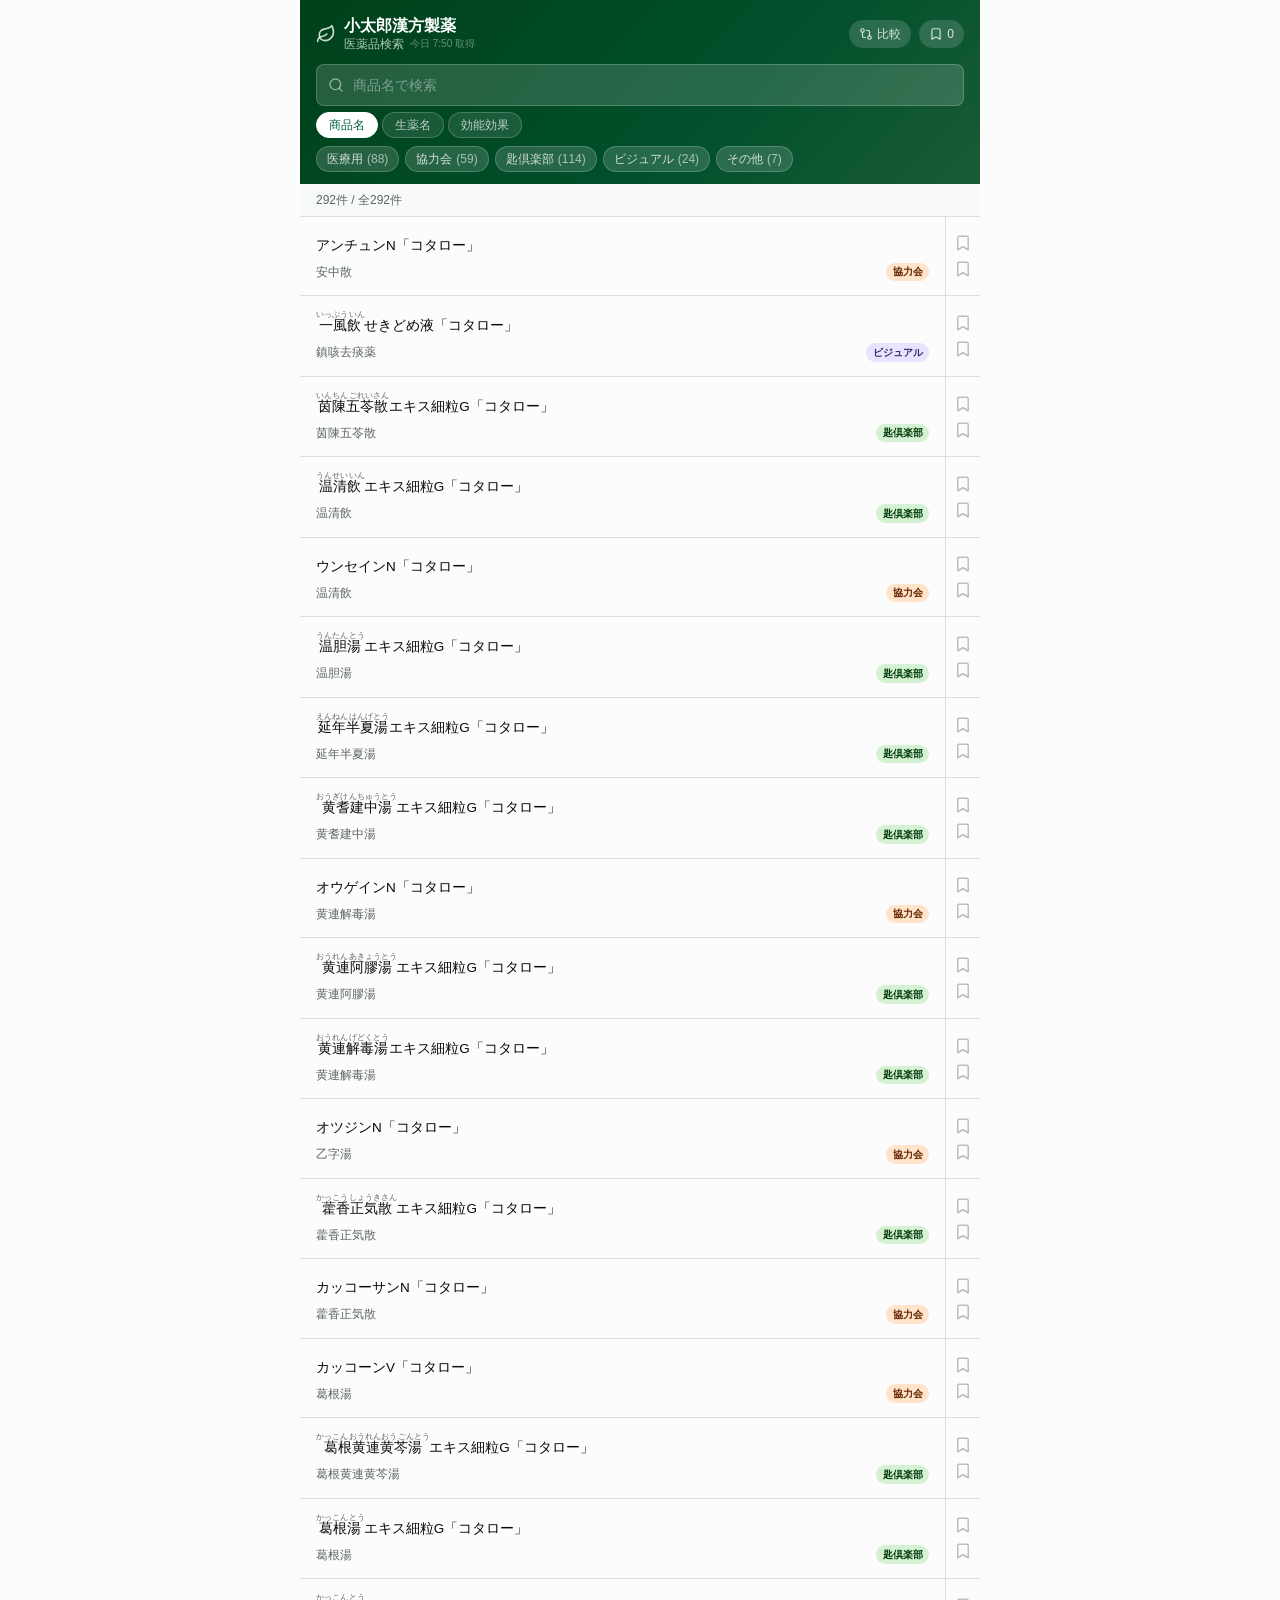
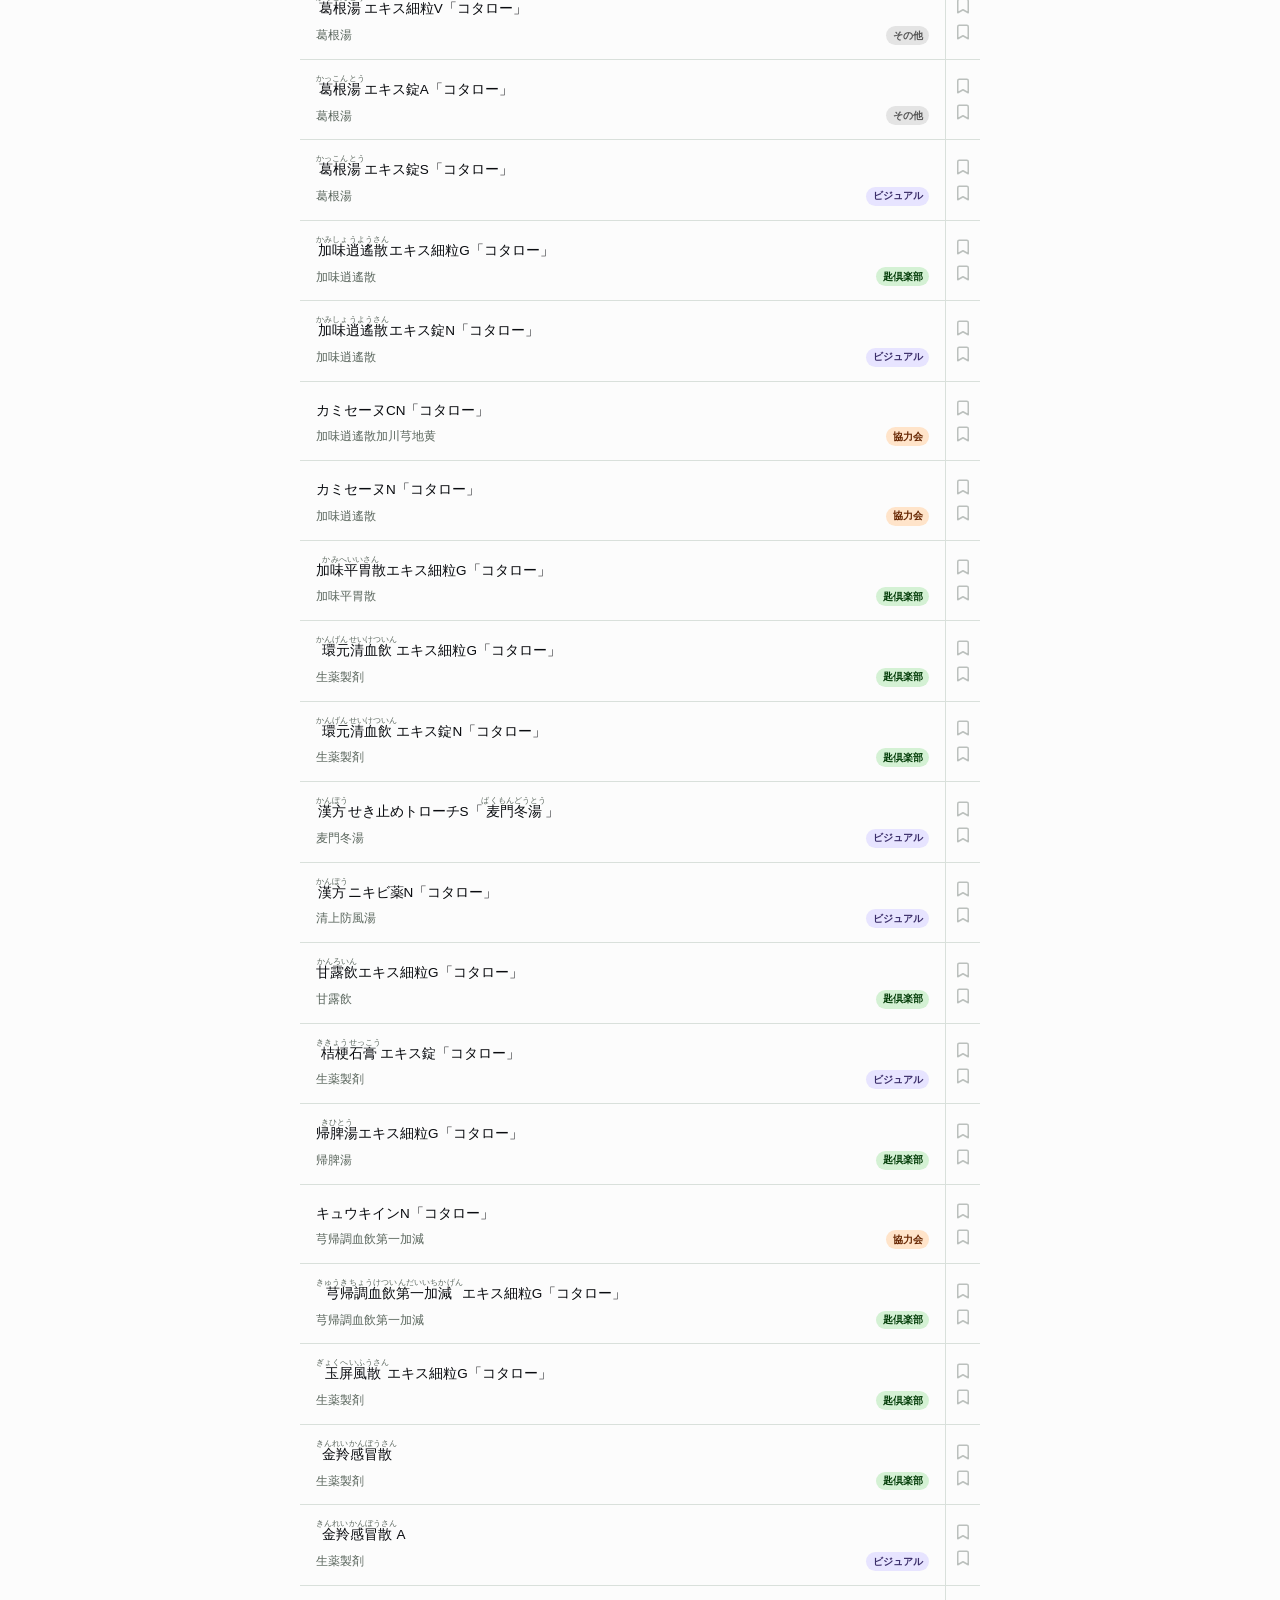
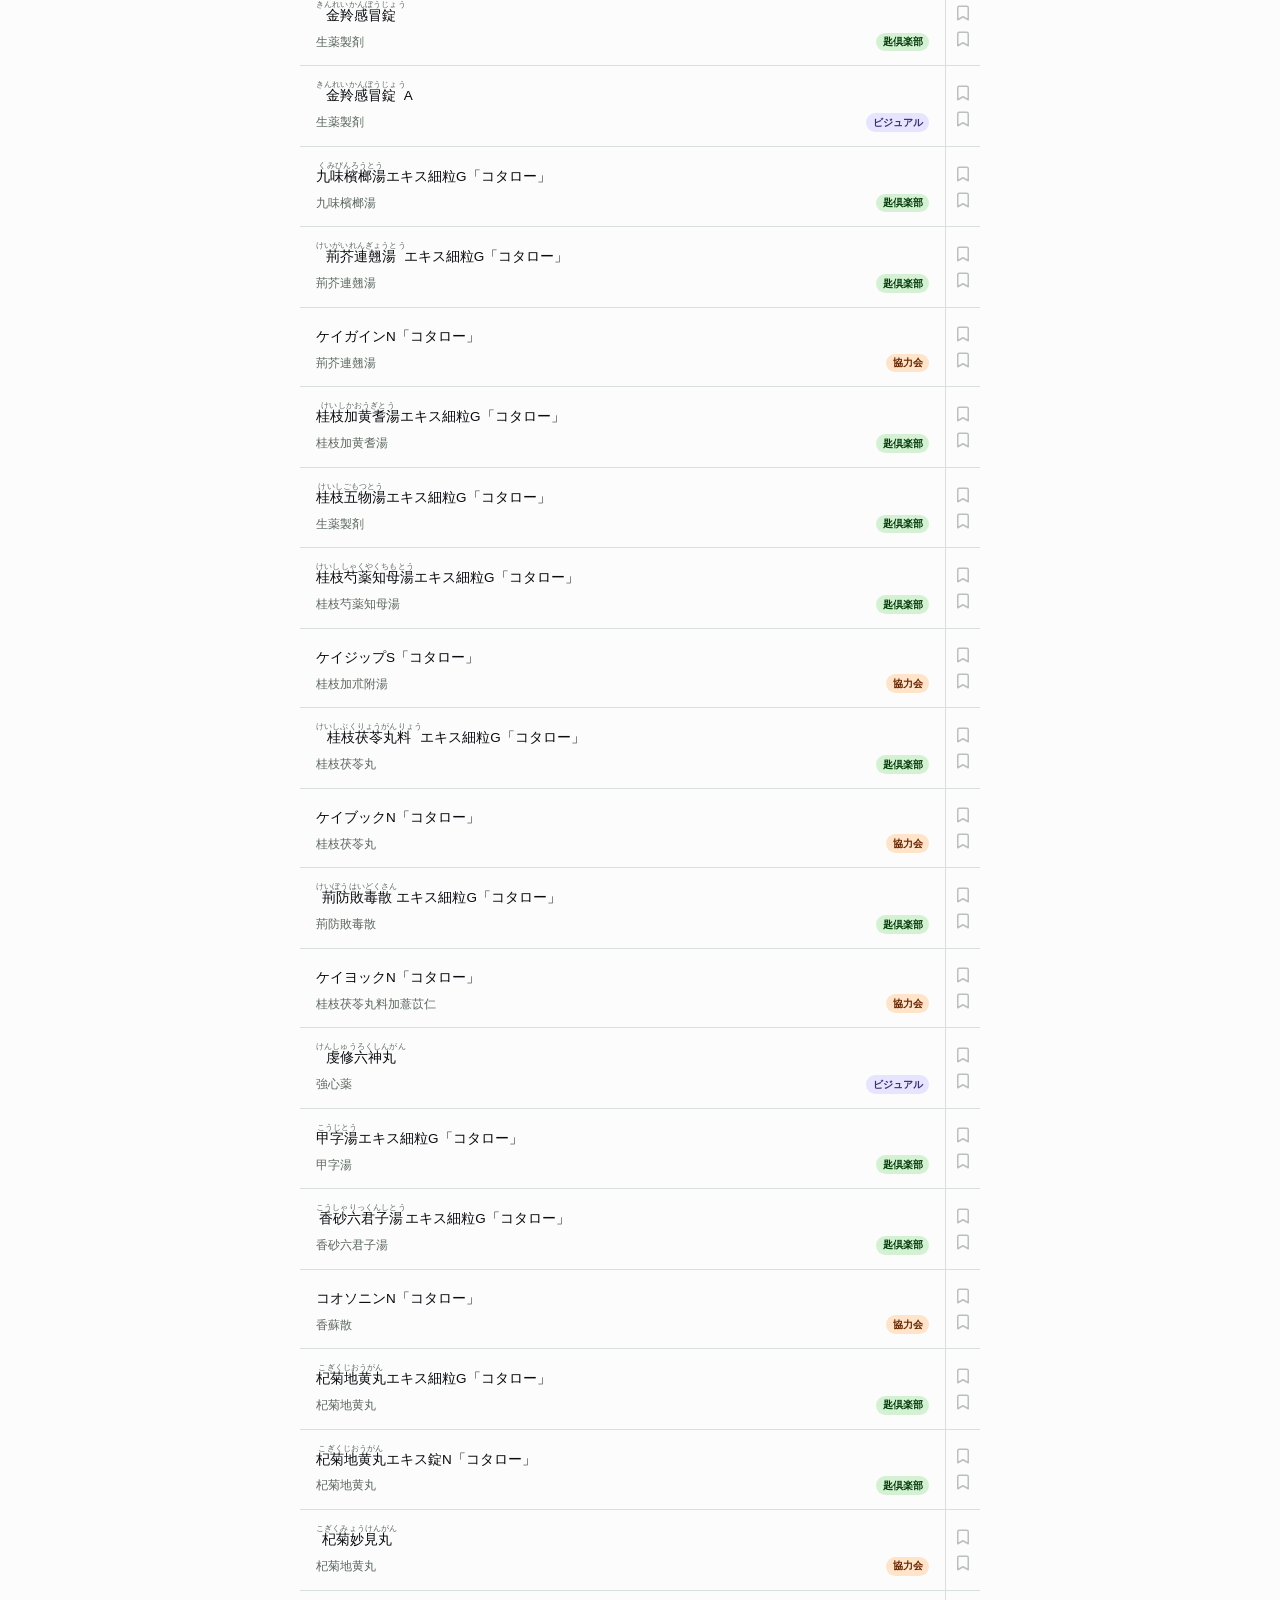
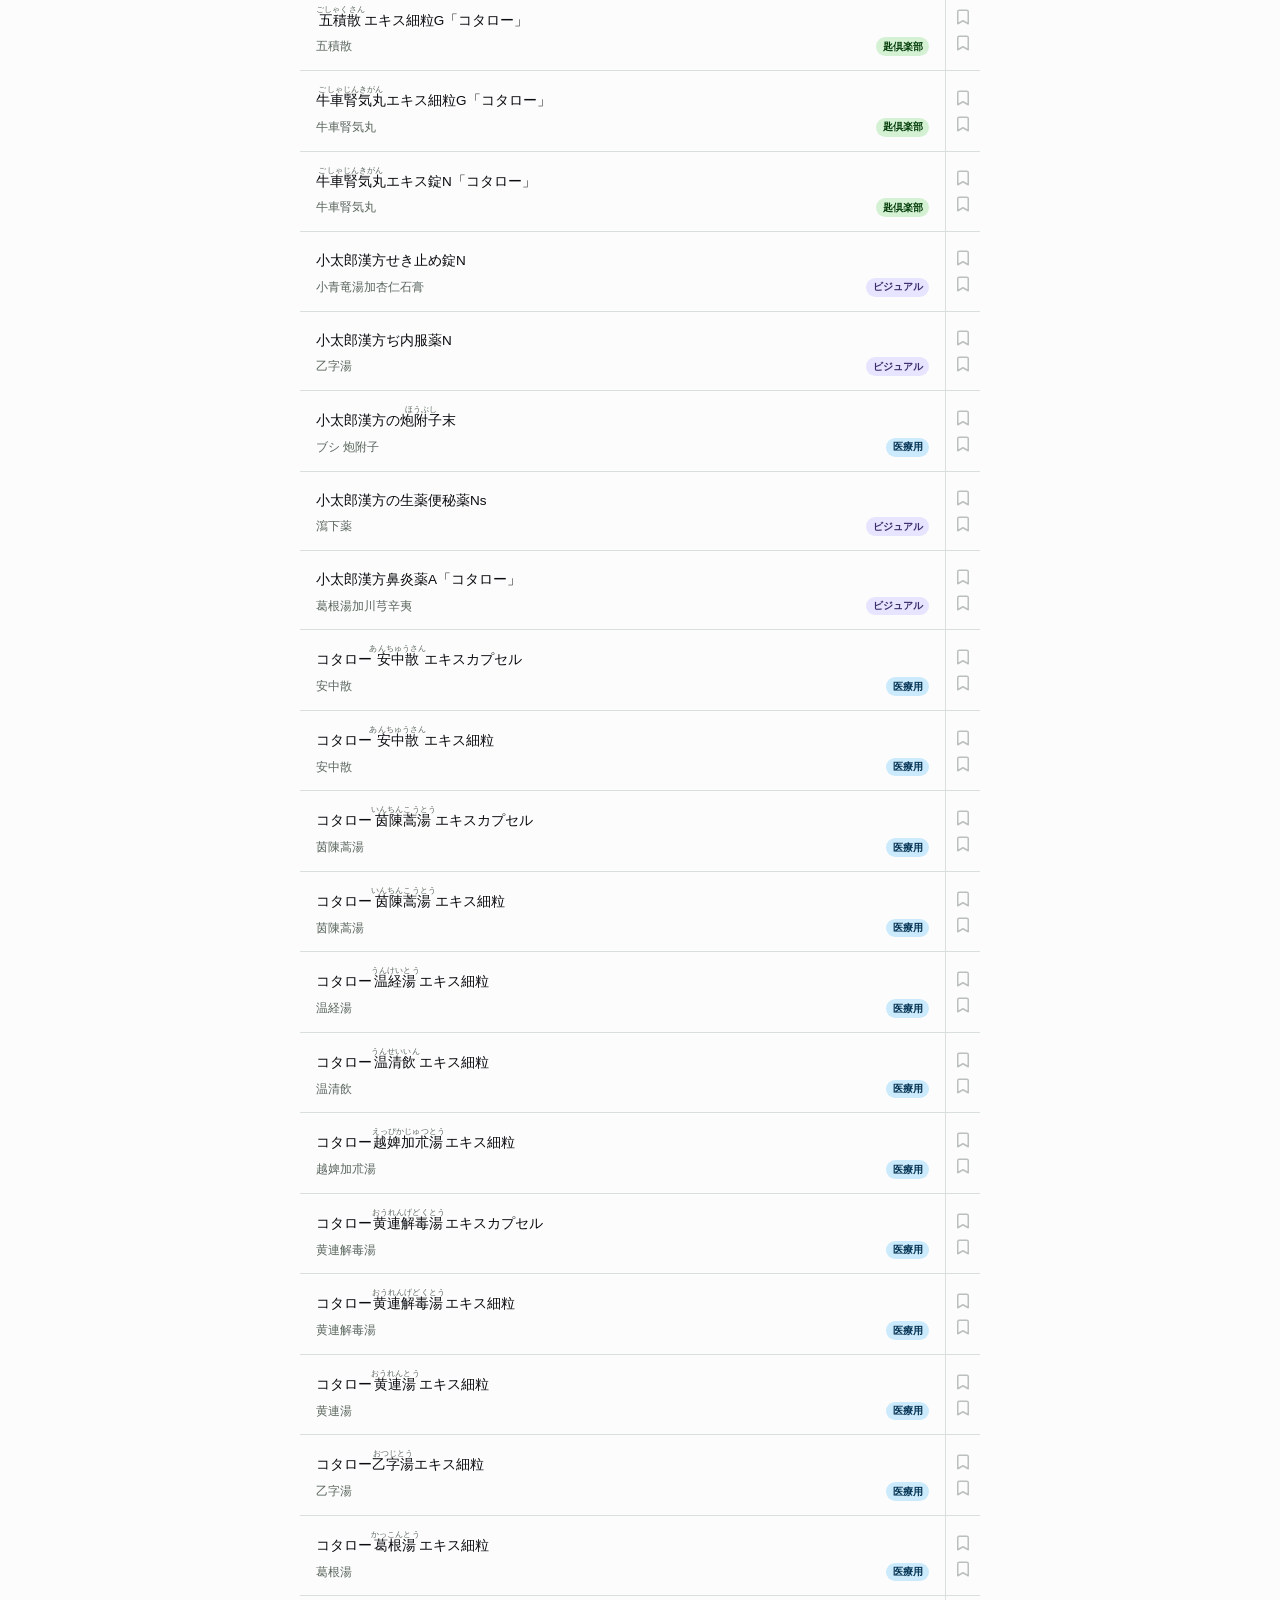
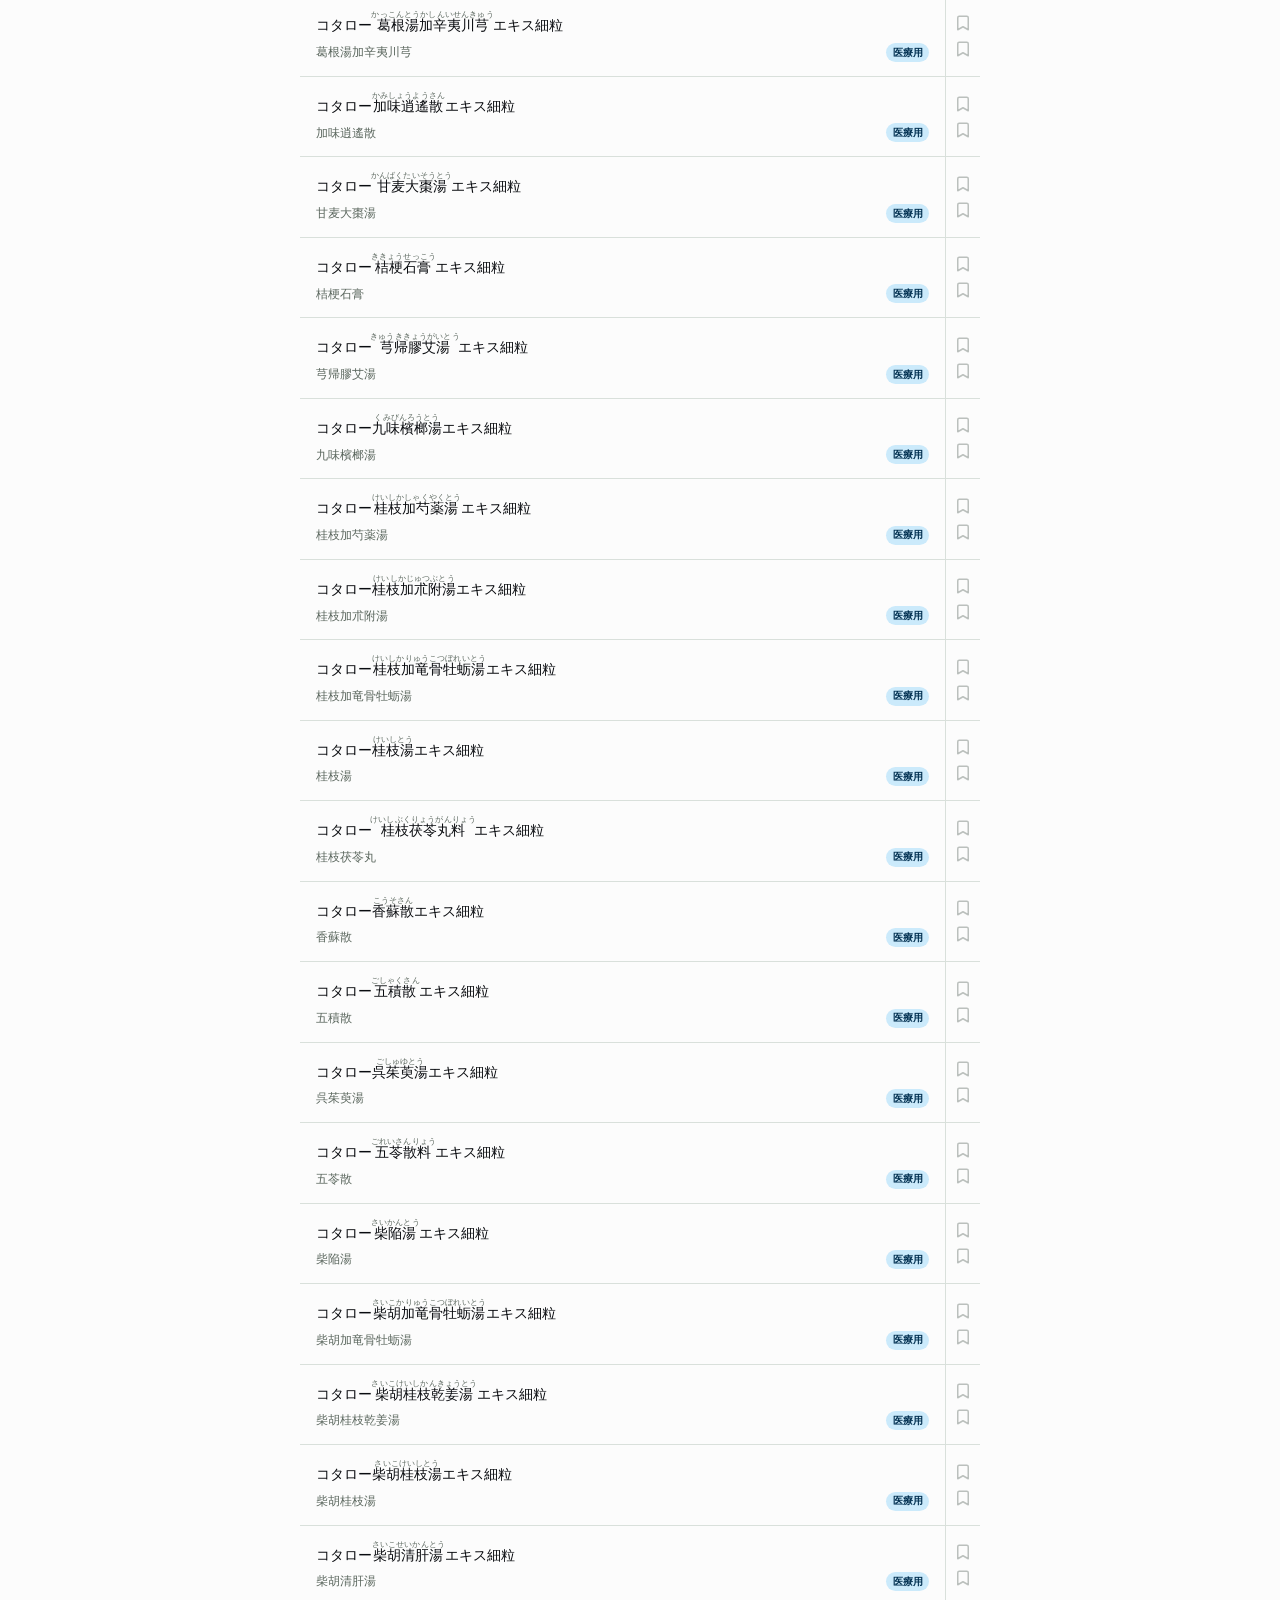
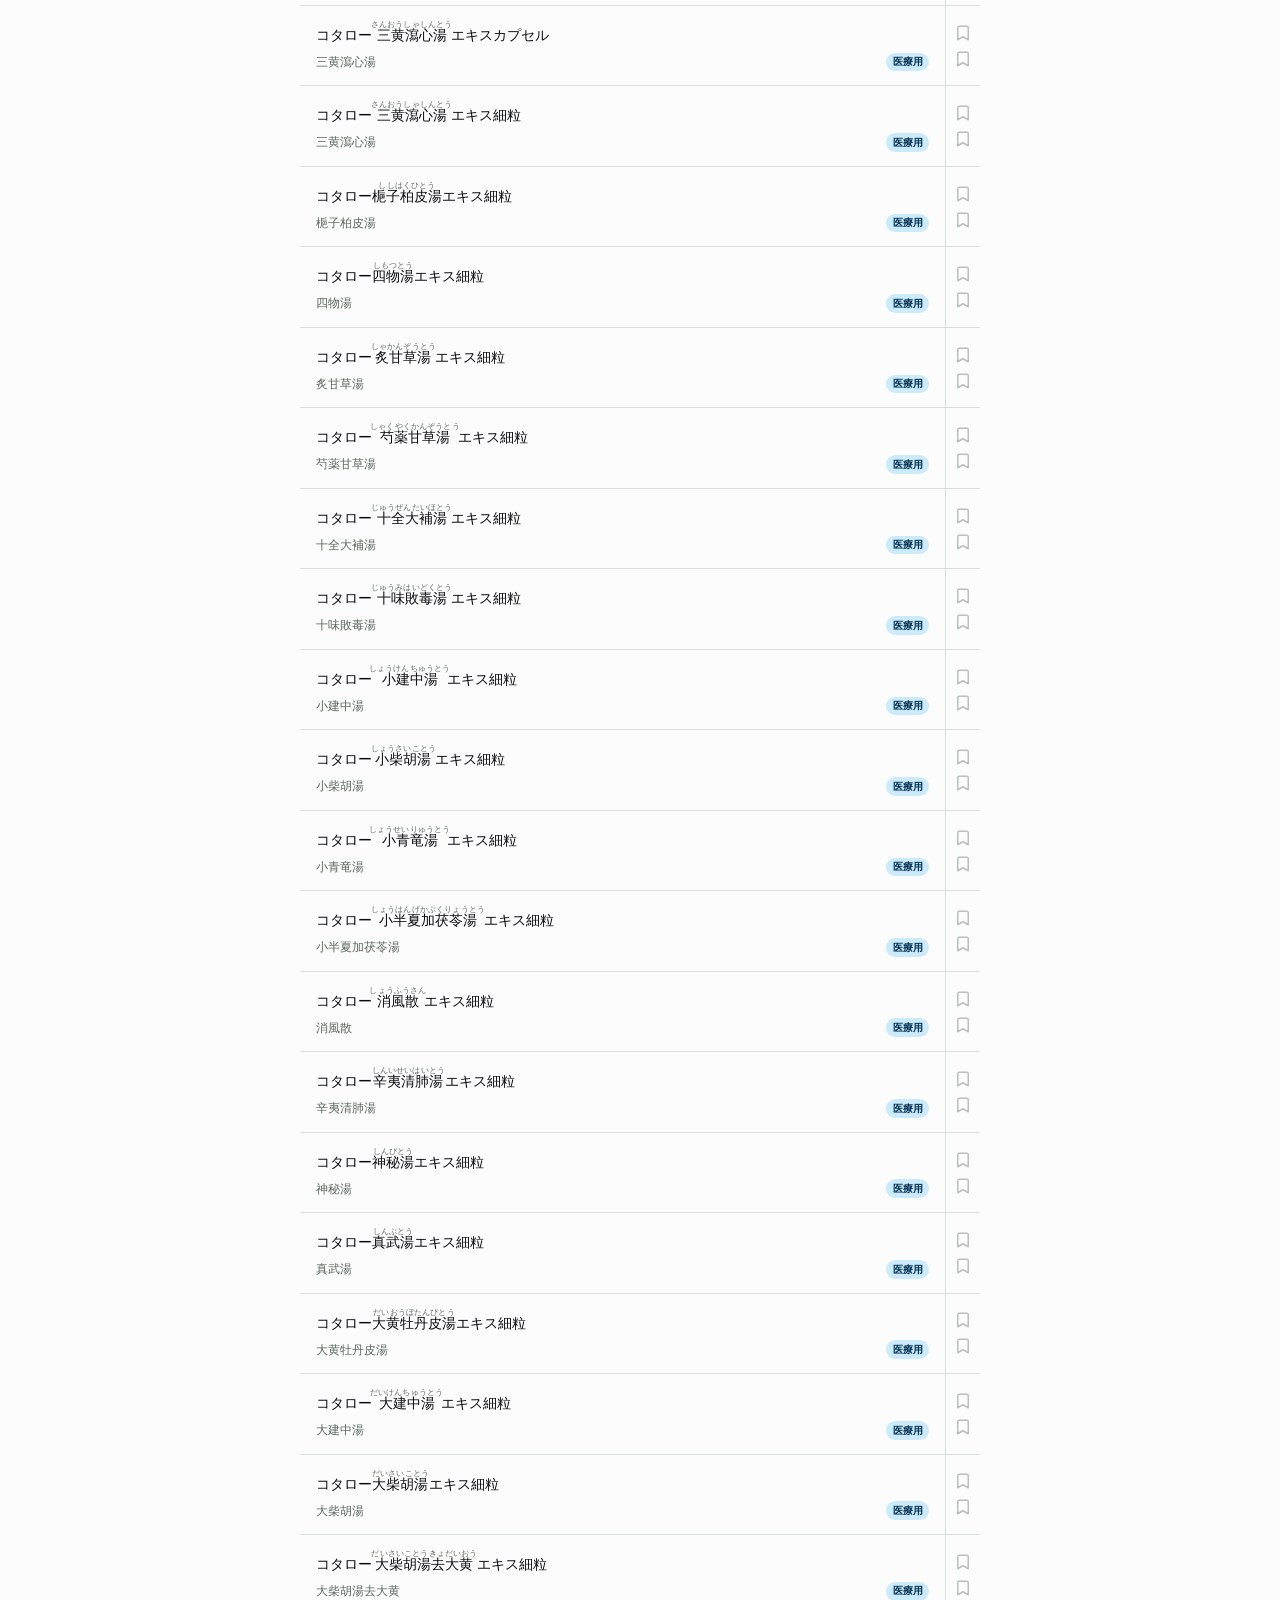
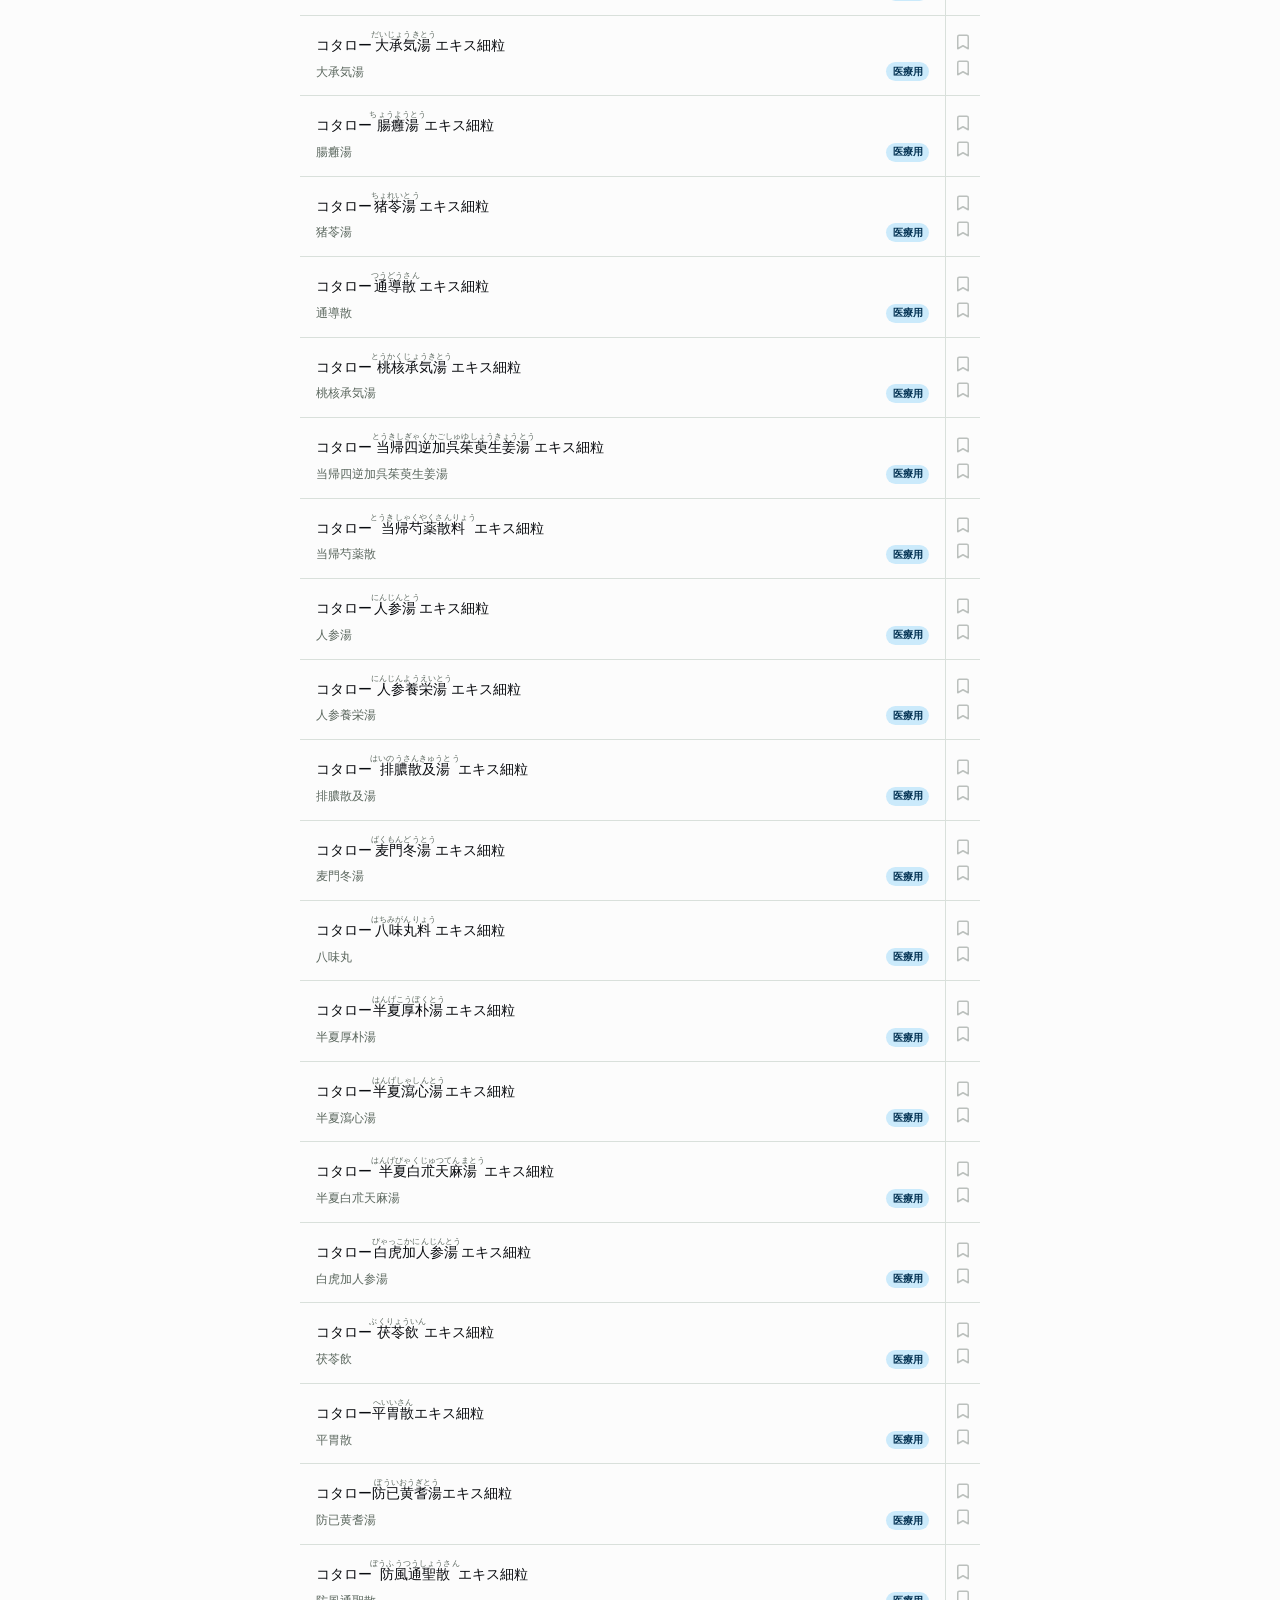
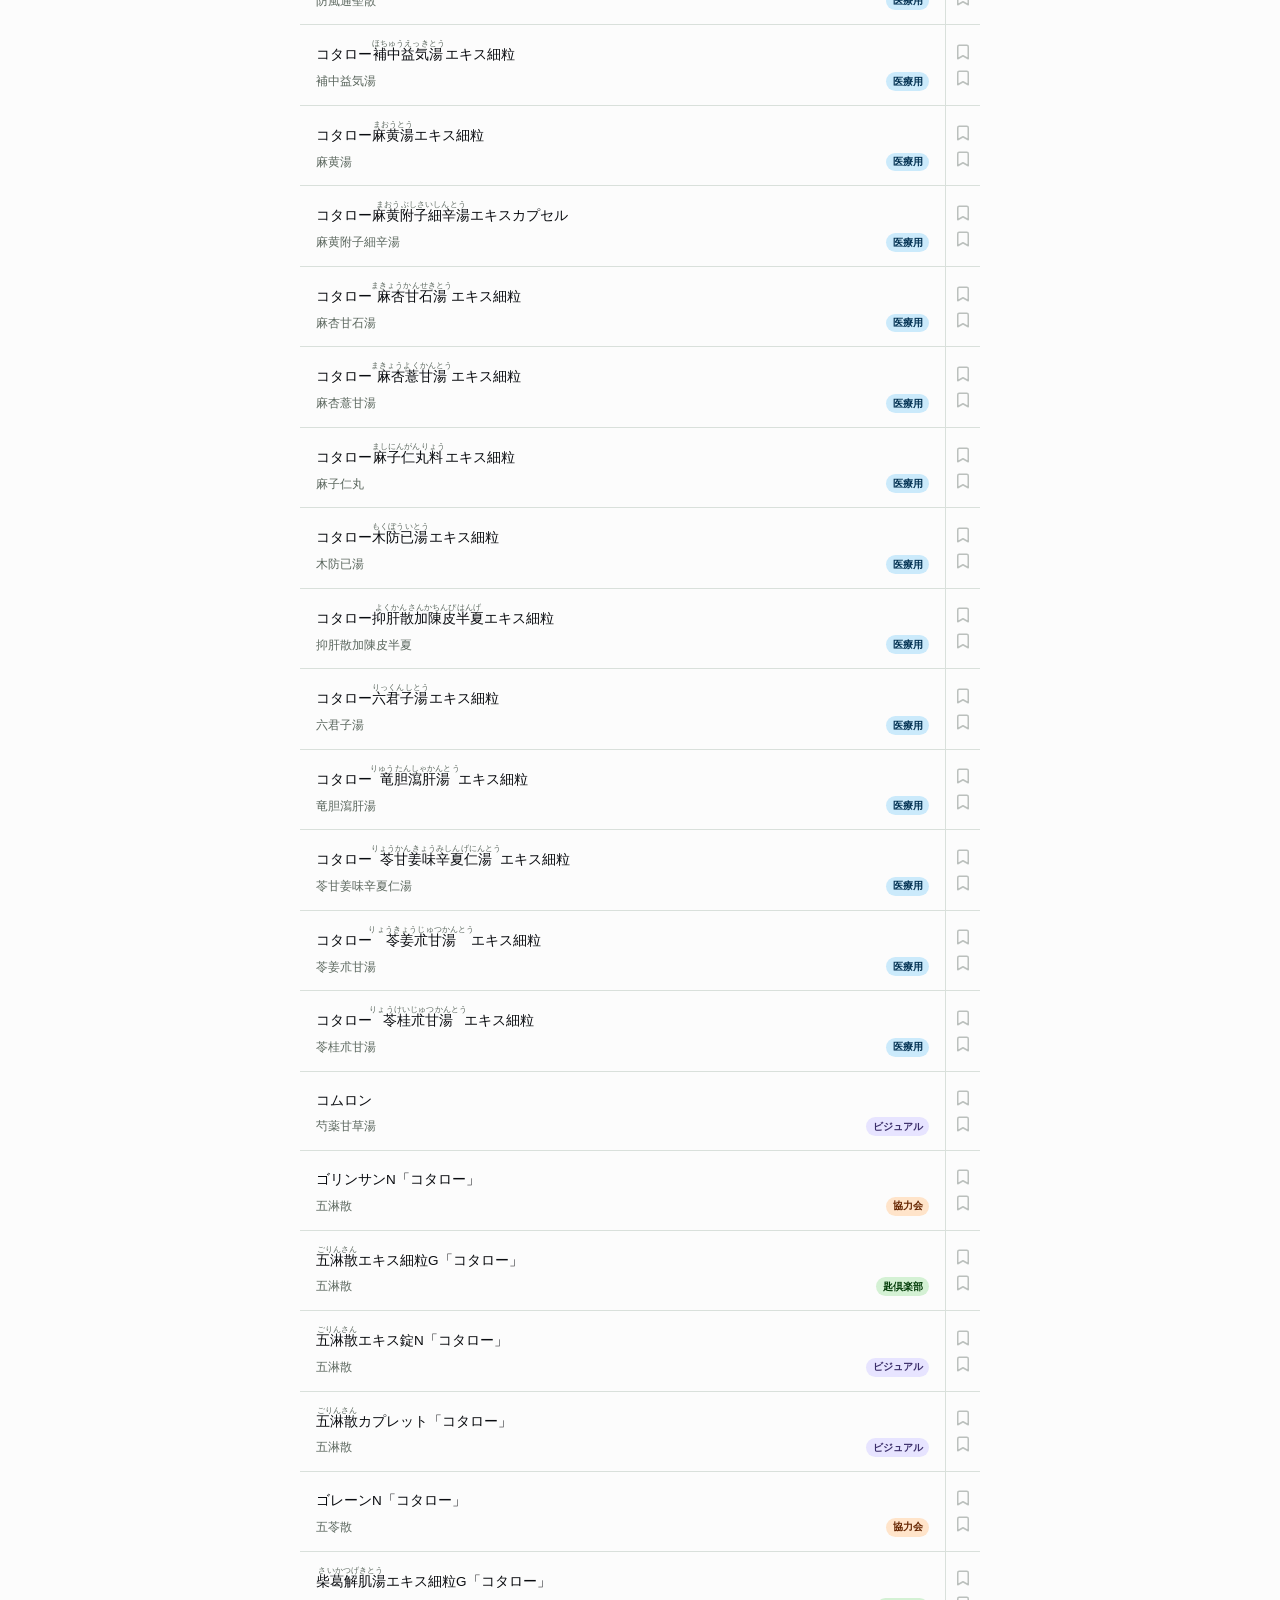
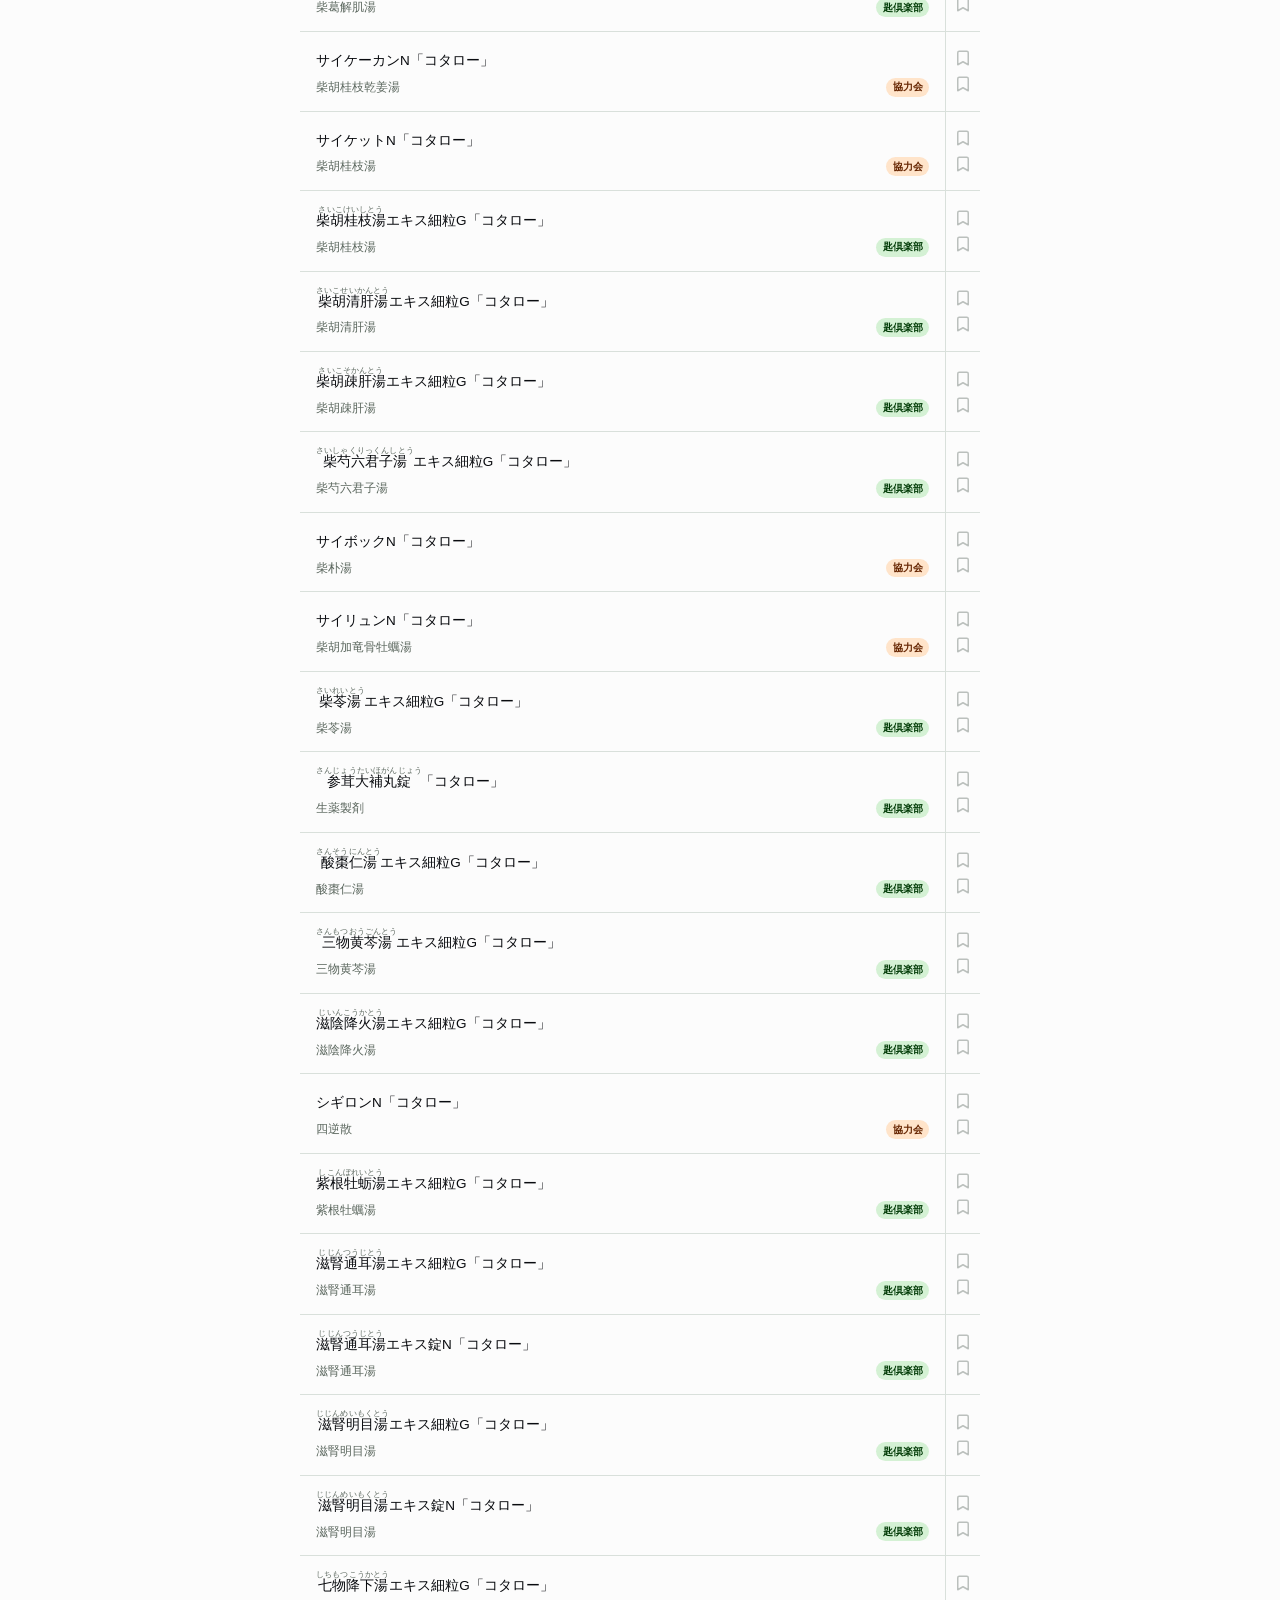
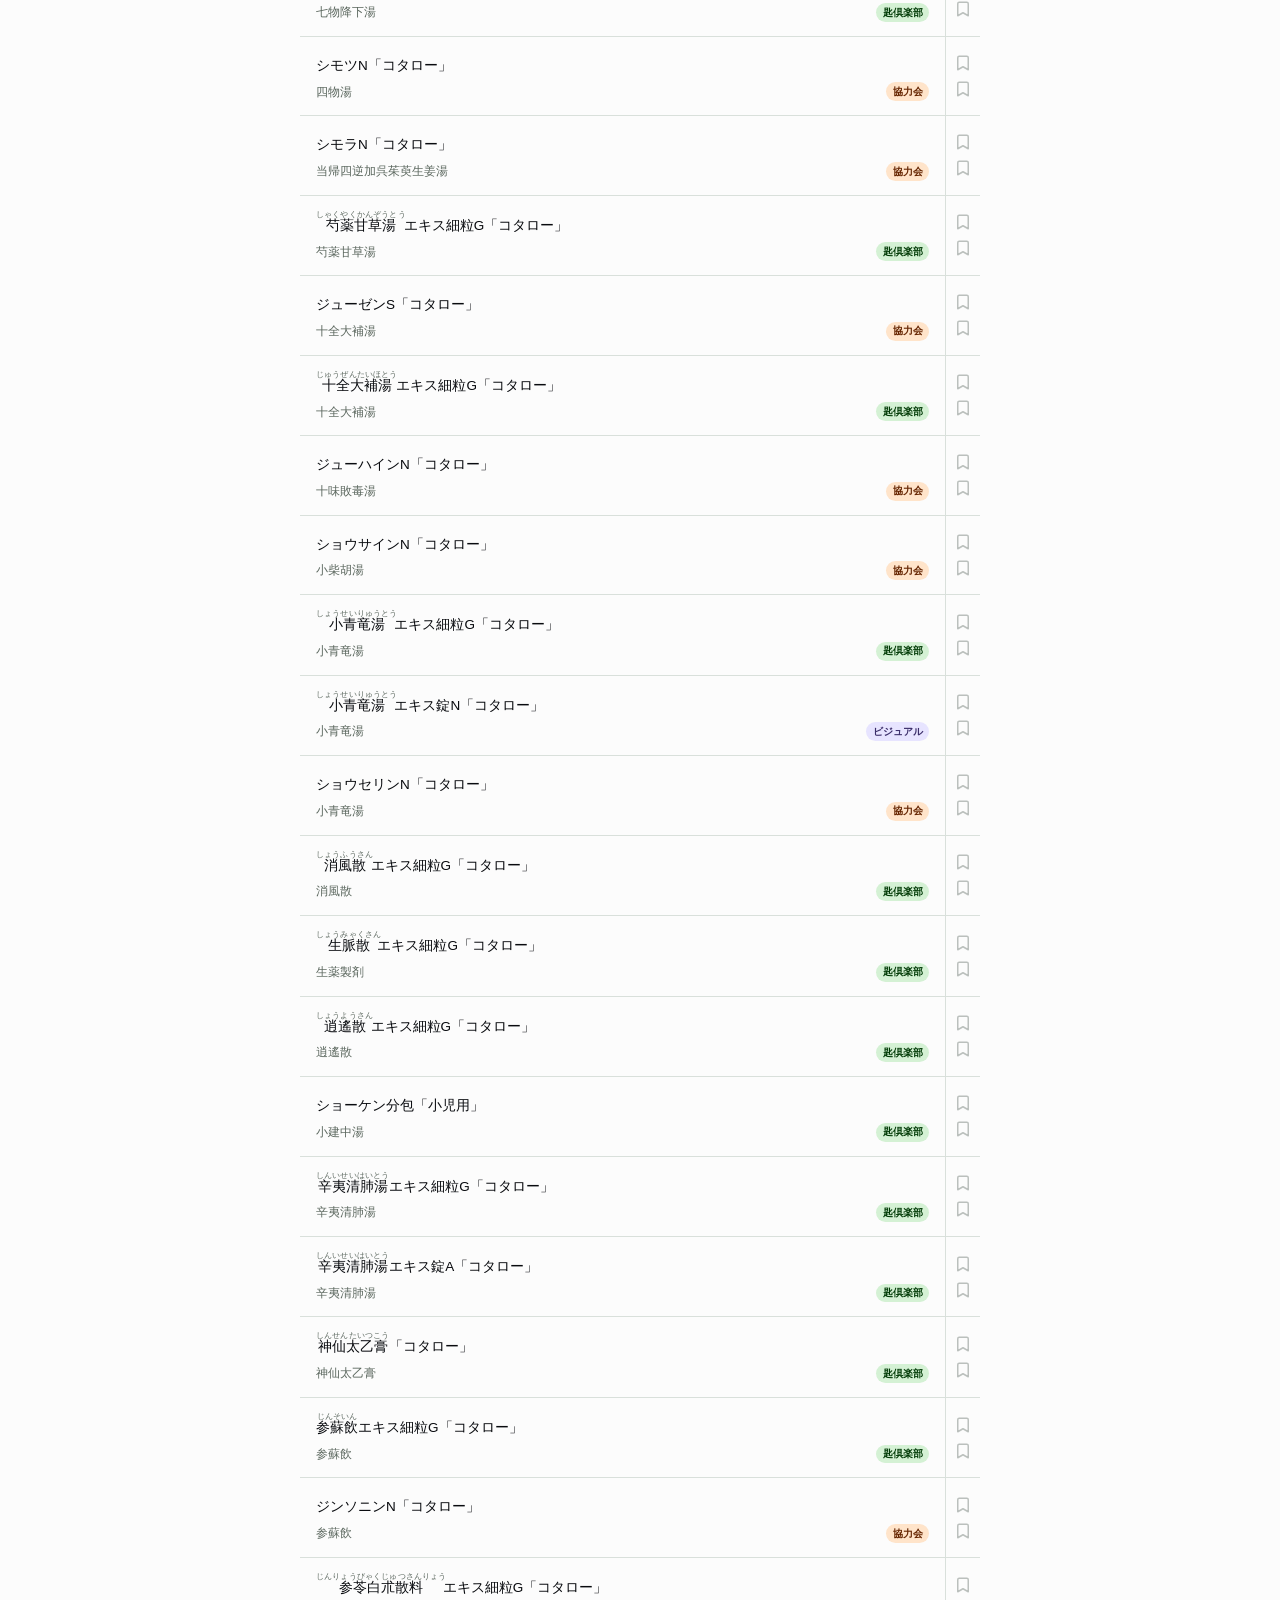
==== commit 0a6e62ed: "feat: 漢方知識テスト機能(quiz.html)の追加および検索サイト連携・詳細モーダルの実装" ====
--- a/index.html
+++ b/index.html
@@ -39,7 +39,33 @@
     <meta name="apple-mobile-web-app-capable" content="yes">
     <meta name="apple-mobile-web-app-status-bar-style" content="black-translucent">
     <meta name="apple-mobile-web-app-title" content="小太郎漢方">
-    <script type="module" crossorigin="" src="js/index-D5iRUZS0.js?v=9"></script>
+    <script>
+// クイズや外部リンクからの ?detail= 指定を監視して該当カードを自動クリック
+window.addEventListener('DOMContentLoaded', () => {
+  const params = new URLSearchParams(window.location.search);
+  const targetDetail = params.get('detail');
+  if (!targetDetail) return;
+
+  let attempts = 0;
+  const interval = setInterval(() => {
+    attempts++;
+    const cards = document.querySelectorAll('h3, div.cursor-pointer, div.rounded-2xl');
+    for (let el of cards) {
+      if (el.textContent && el.textContent.trim().startsWith(targetDetail)) {
+        // カード要素（親をクリック）
+        const clickable = el.closest('div.cursor-pointer') || el.closest('div.rounded-2xl') || el;
+        clickable.click();
+        clearInterval(interval);
+        return;
+      }
+    }
+    if (attempts > 50) {
+      clearInterval(interval);
+    }
+  }, 100);
+});
+</script>
+<script type="module" crossorigin="" src="js/index-D5iRUZS0.js?v=10"></script>
     <link rel="stylesheet" crossorigin="" href="css/index-BjDnIrd6.css">
   <meta property="og:type" content="website">
 		<meta property="og:url" content="https://kampo-kotaro.manus.space/">
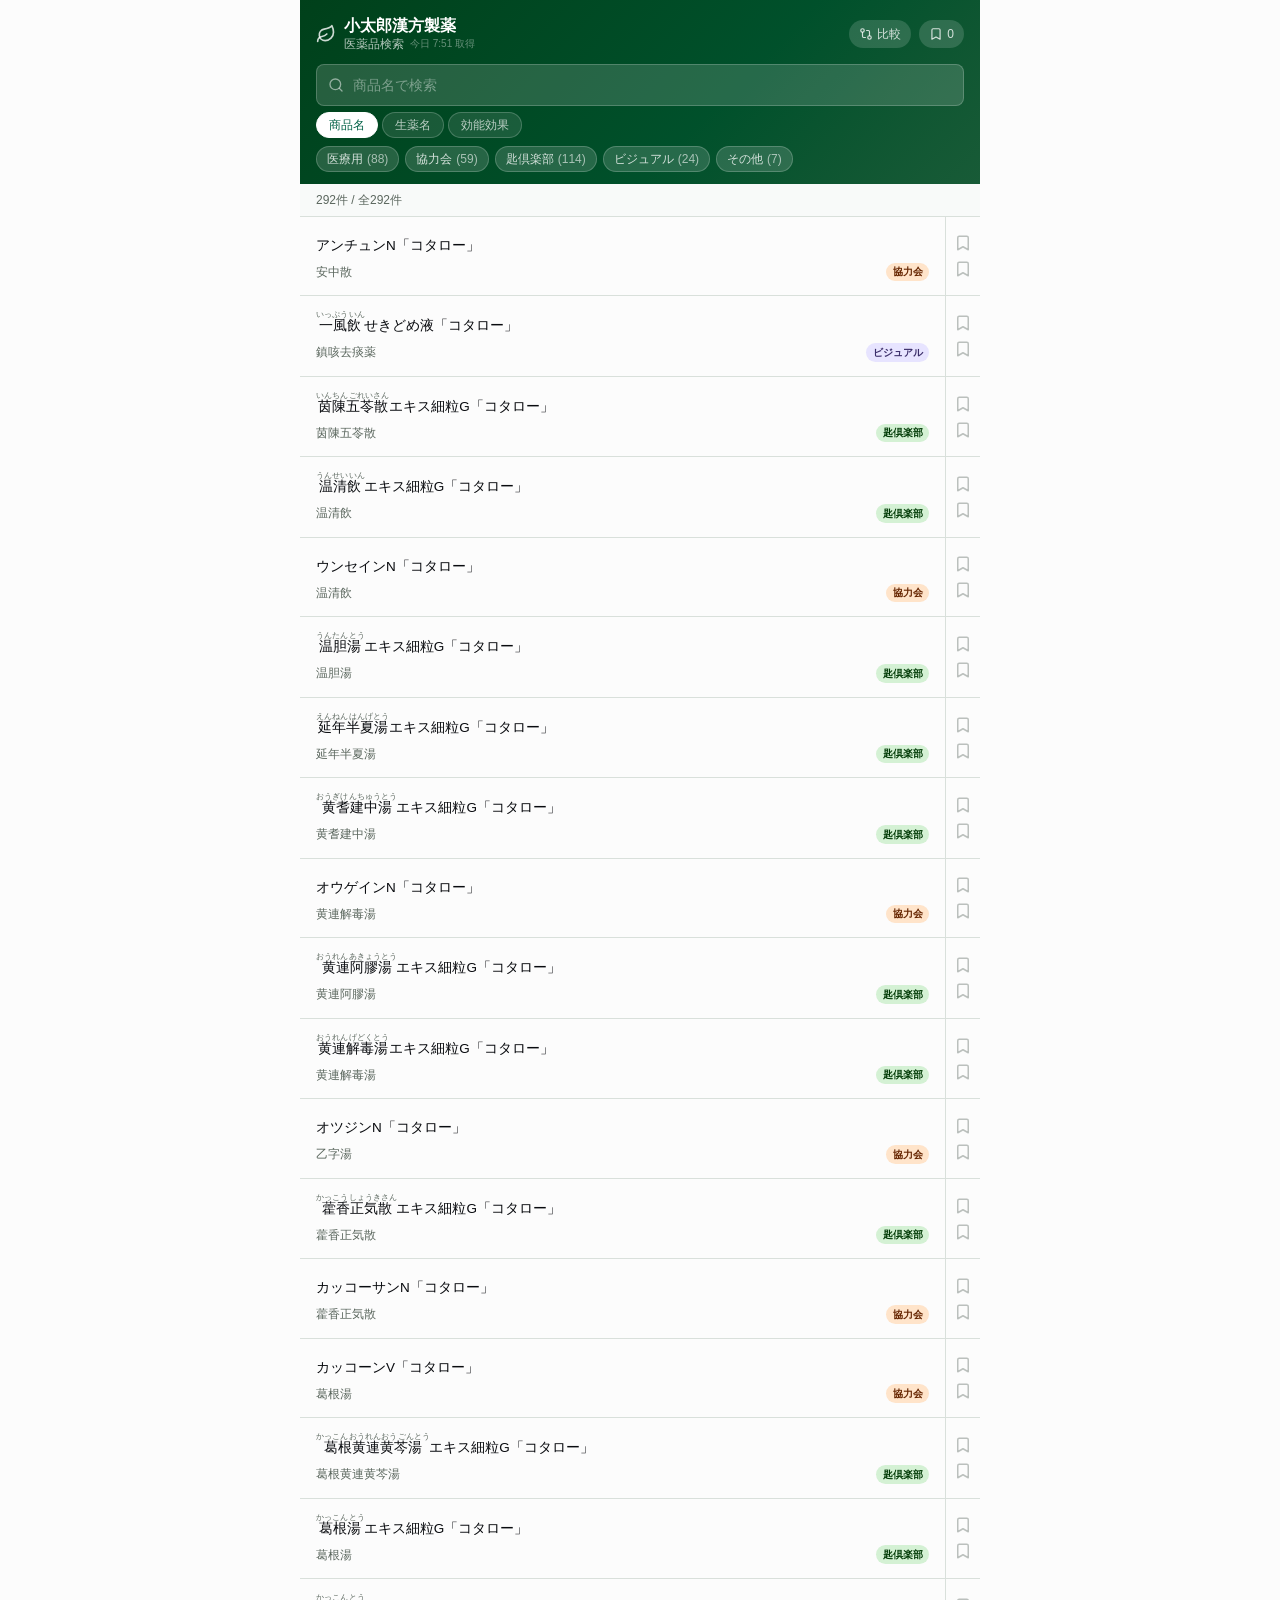
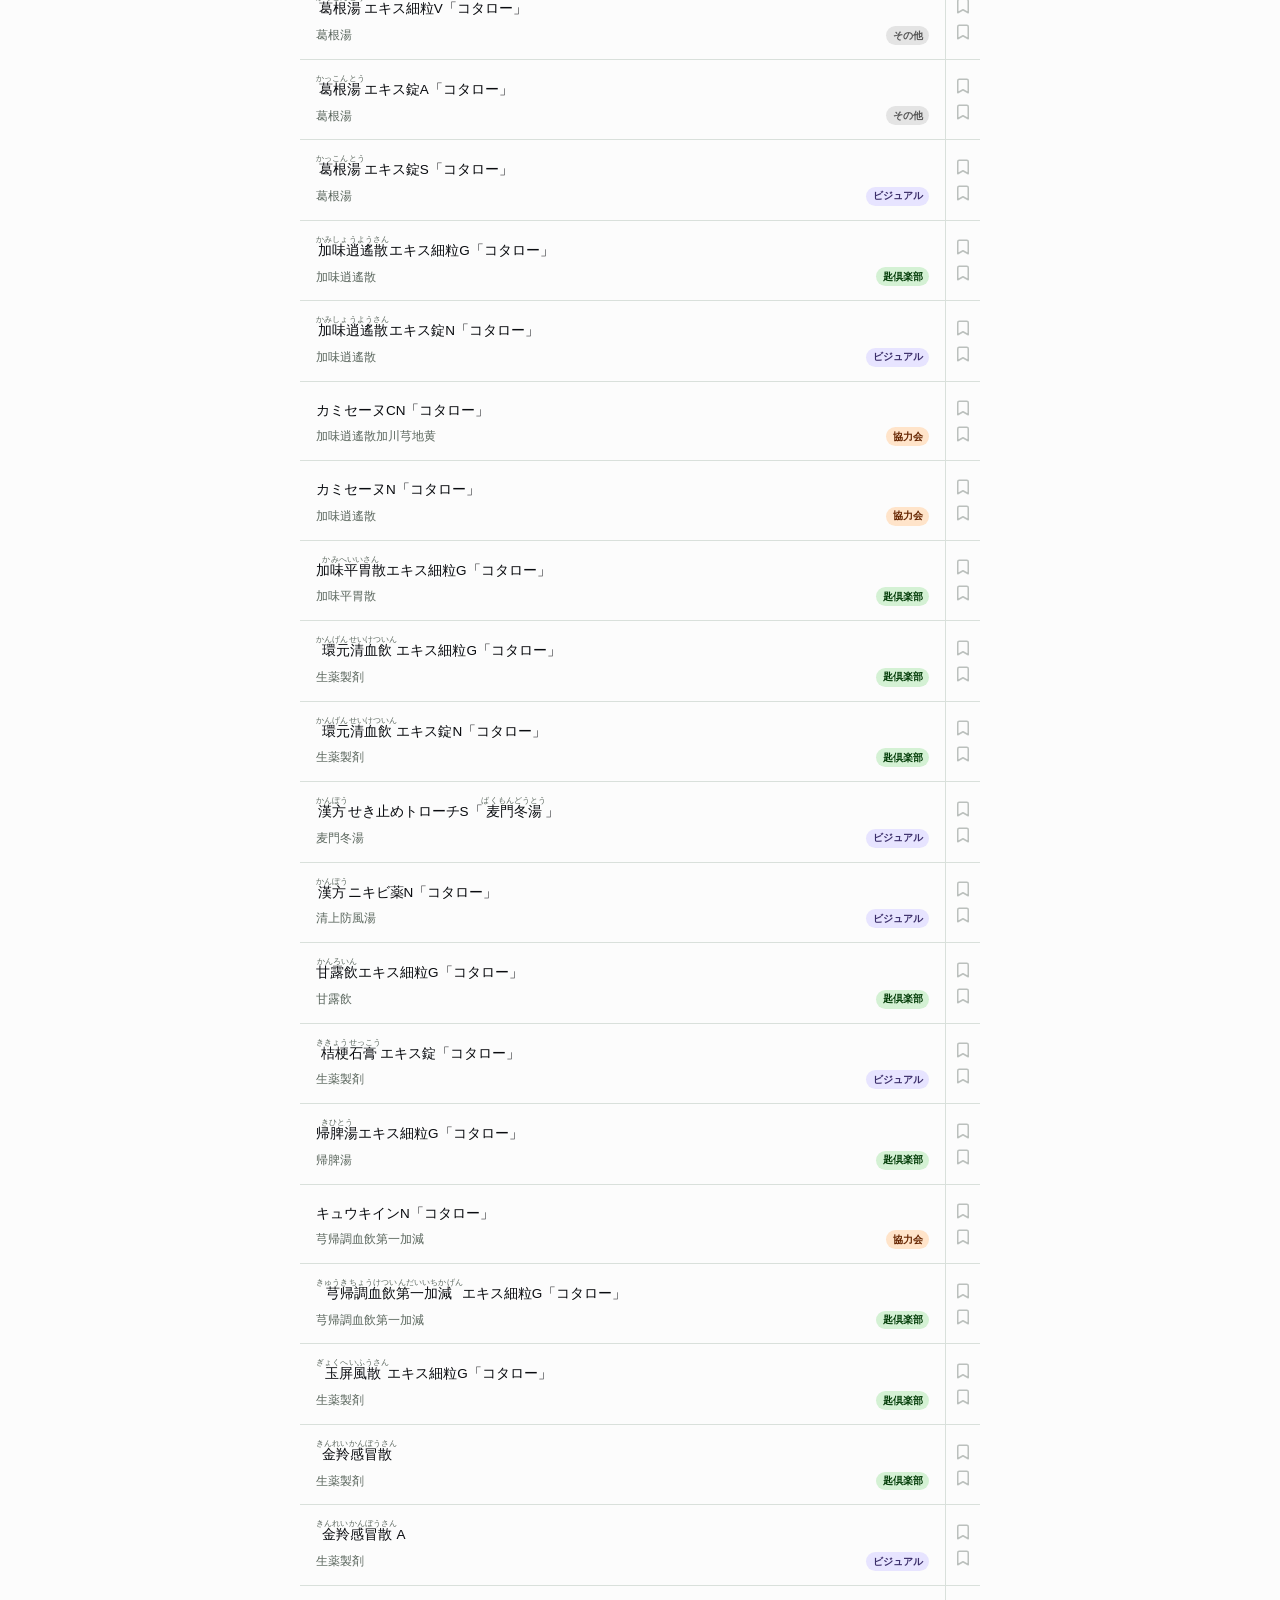
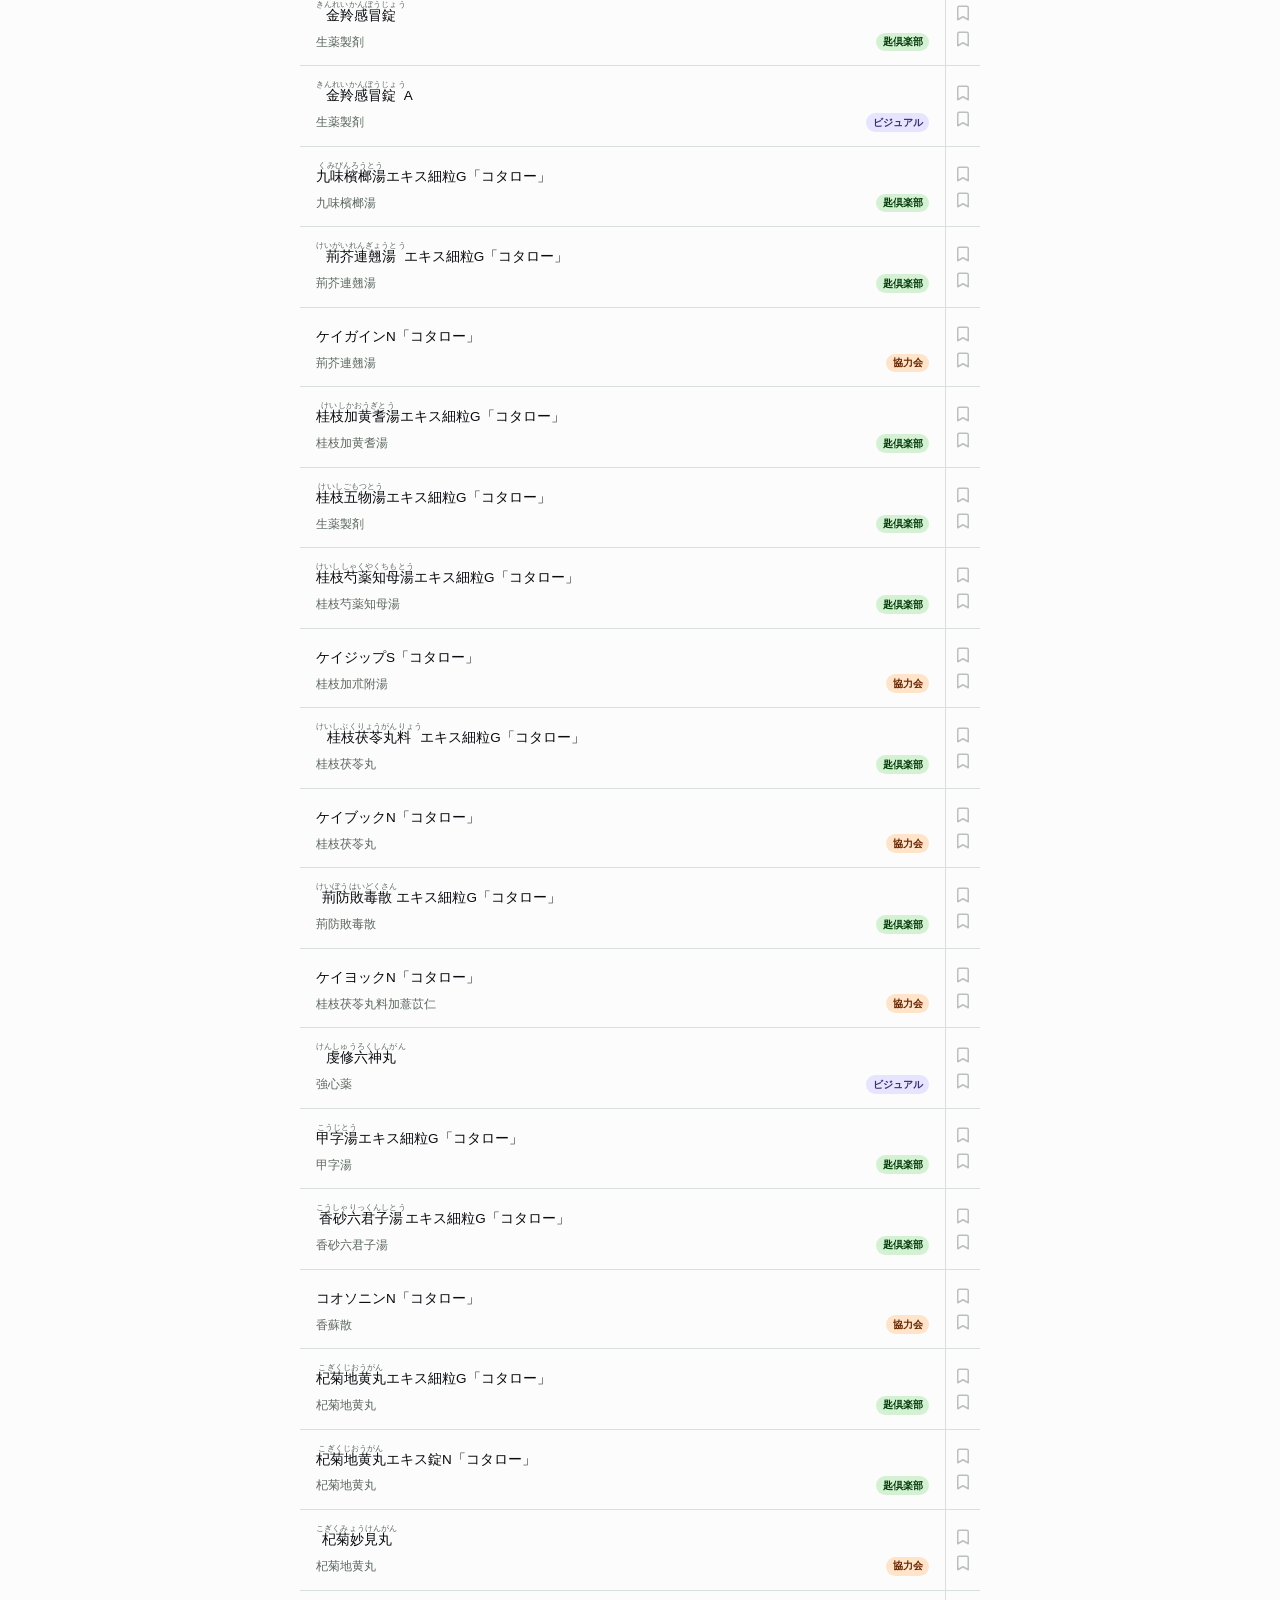
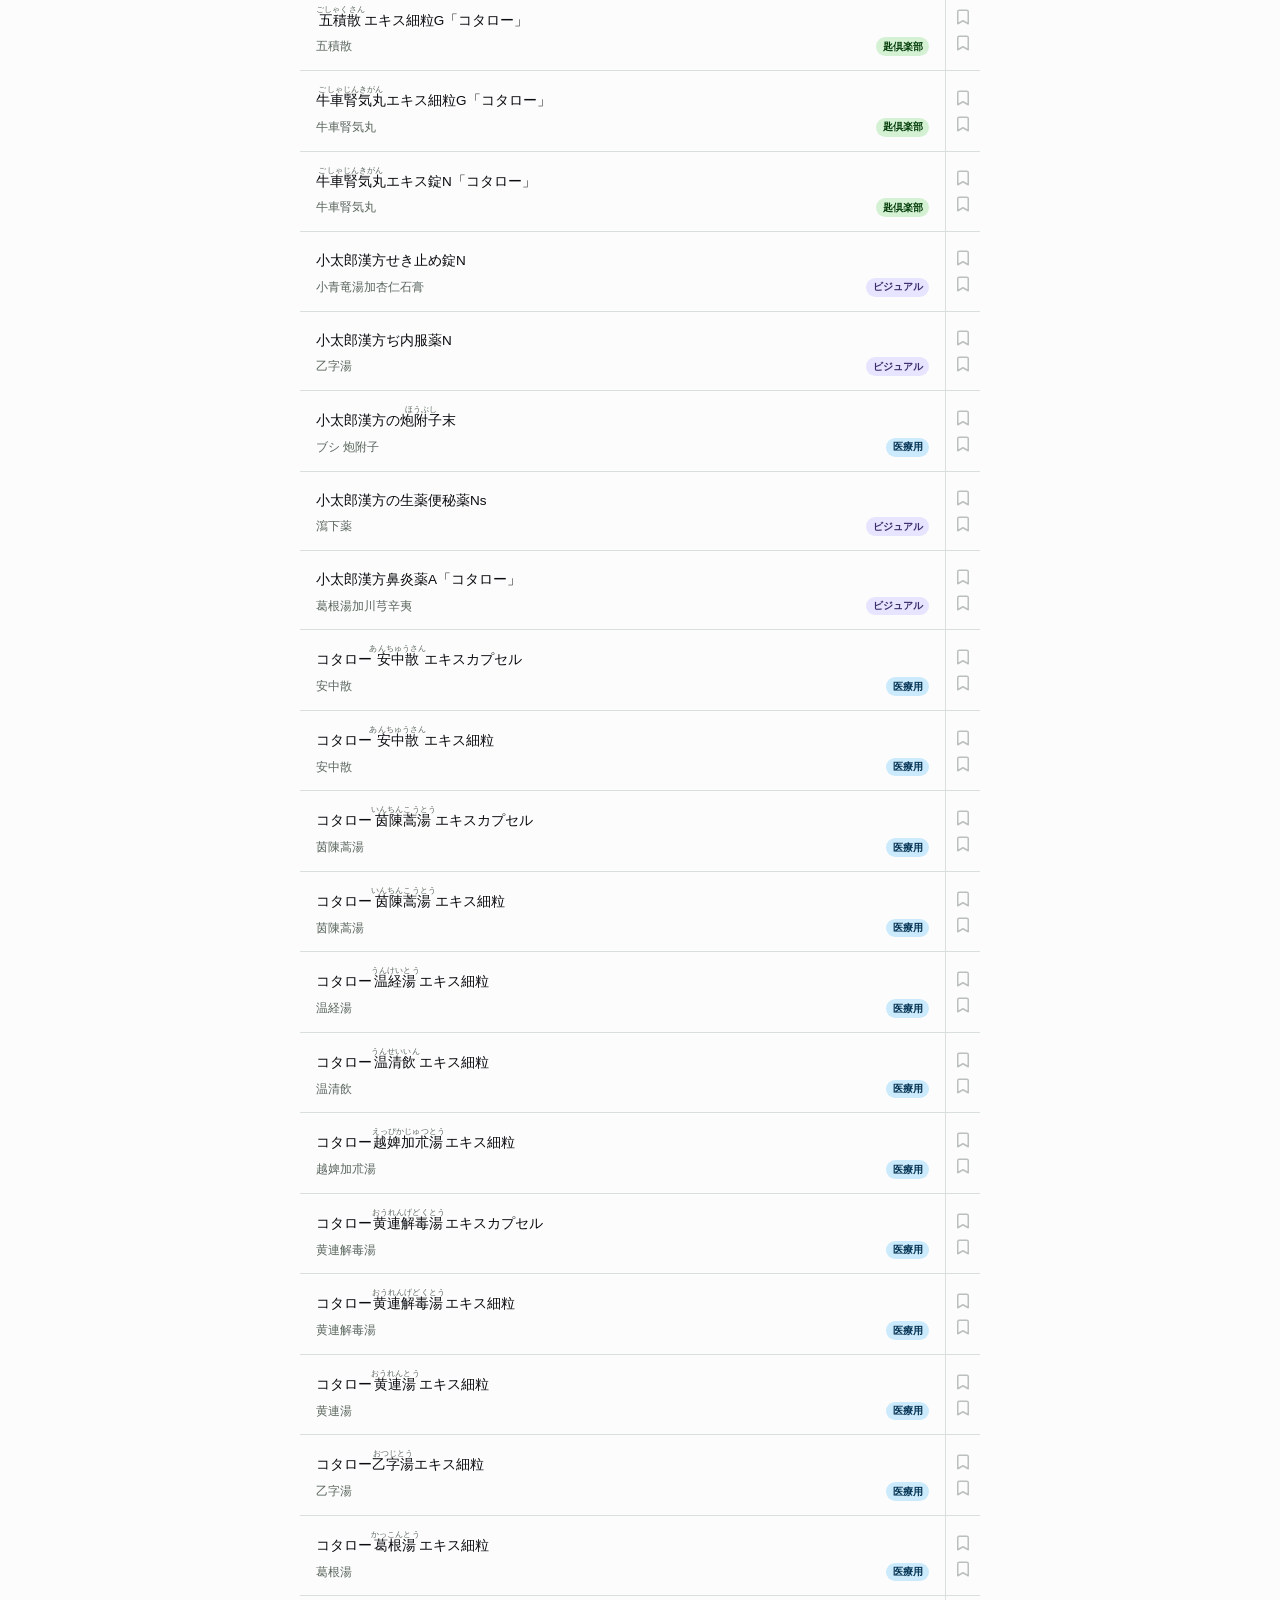
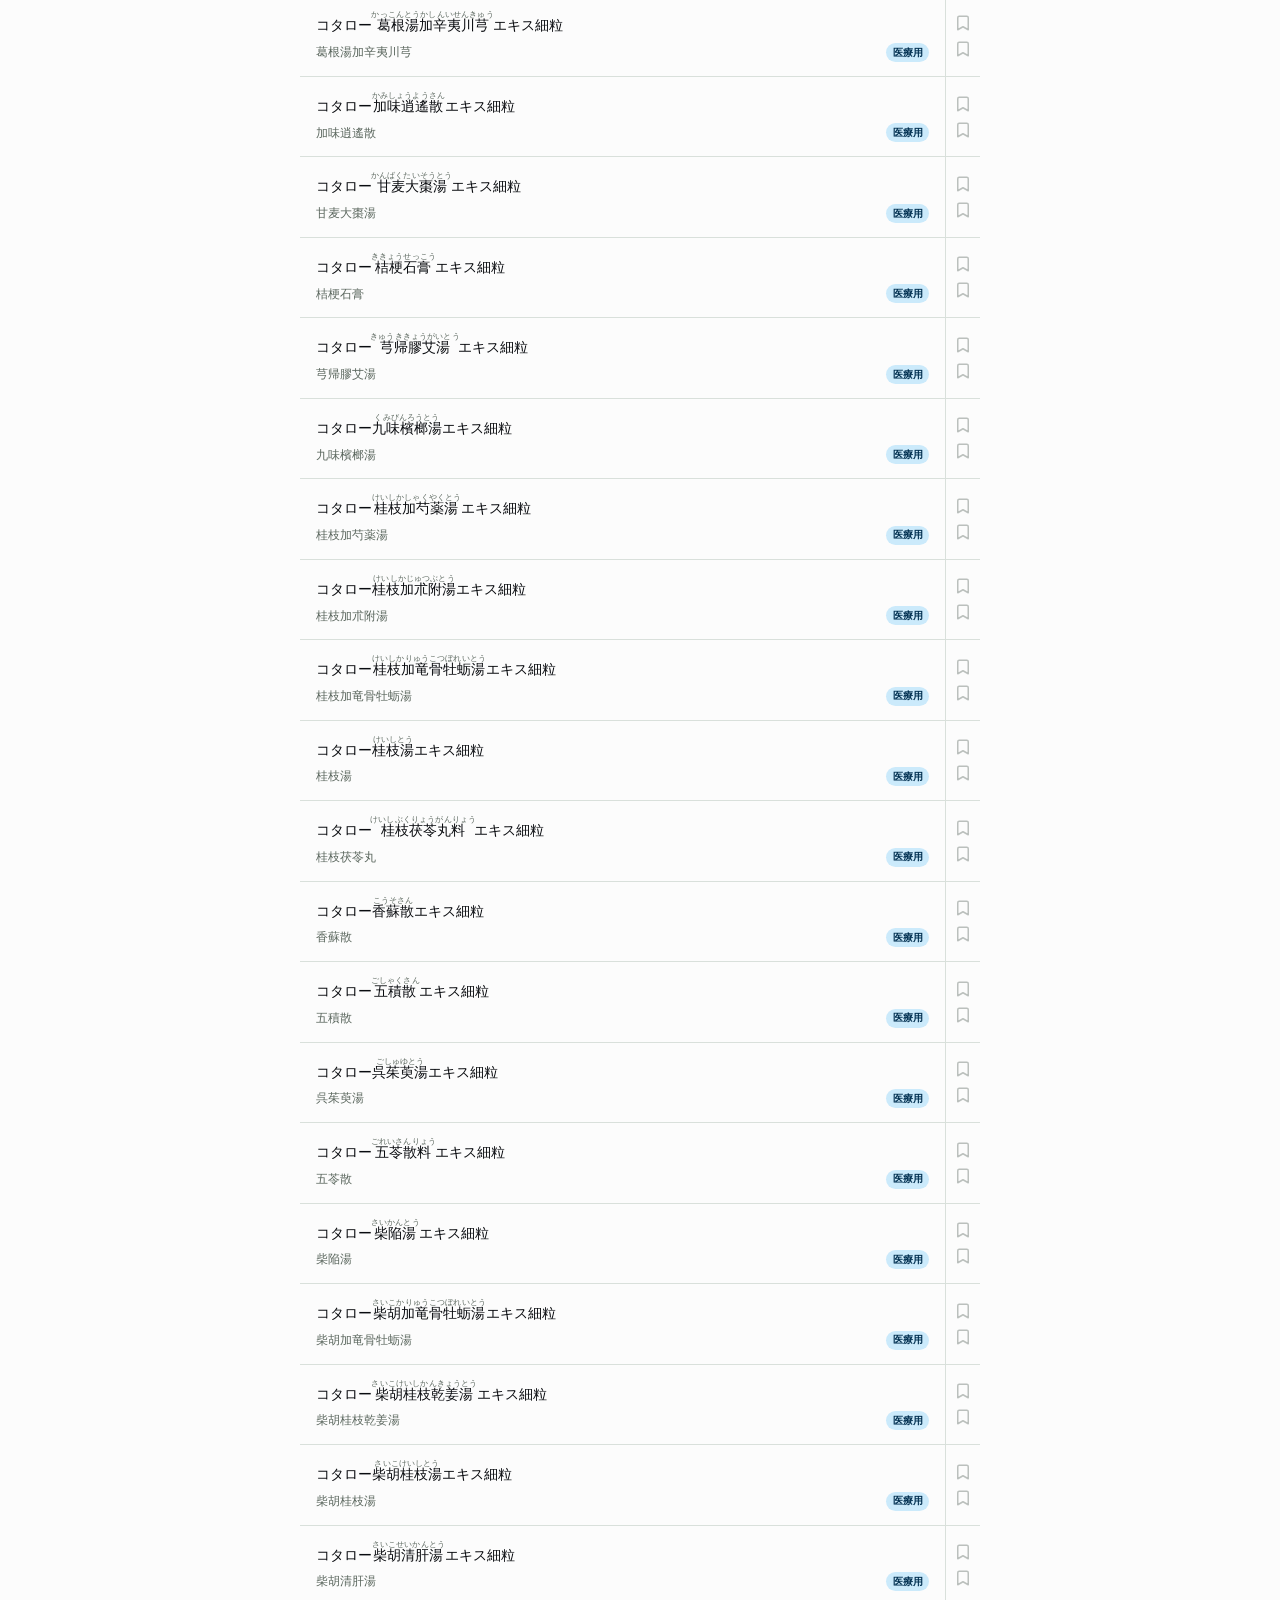
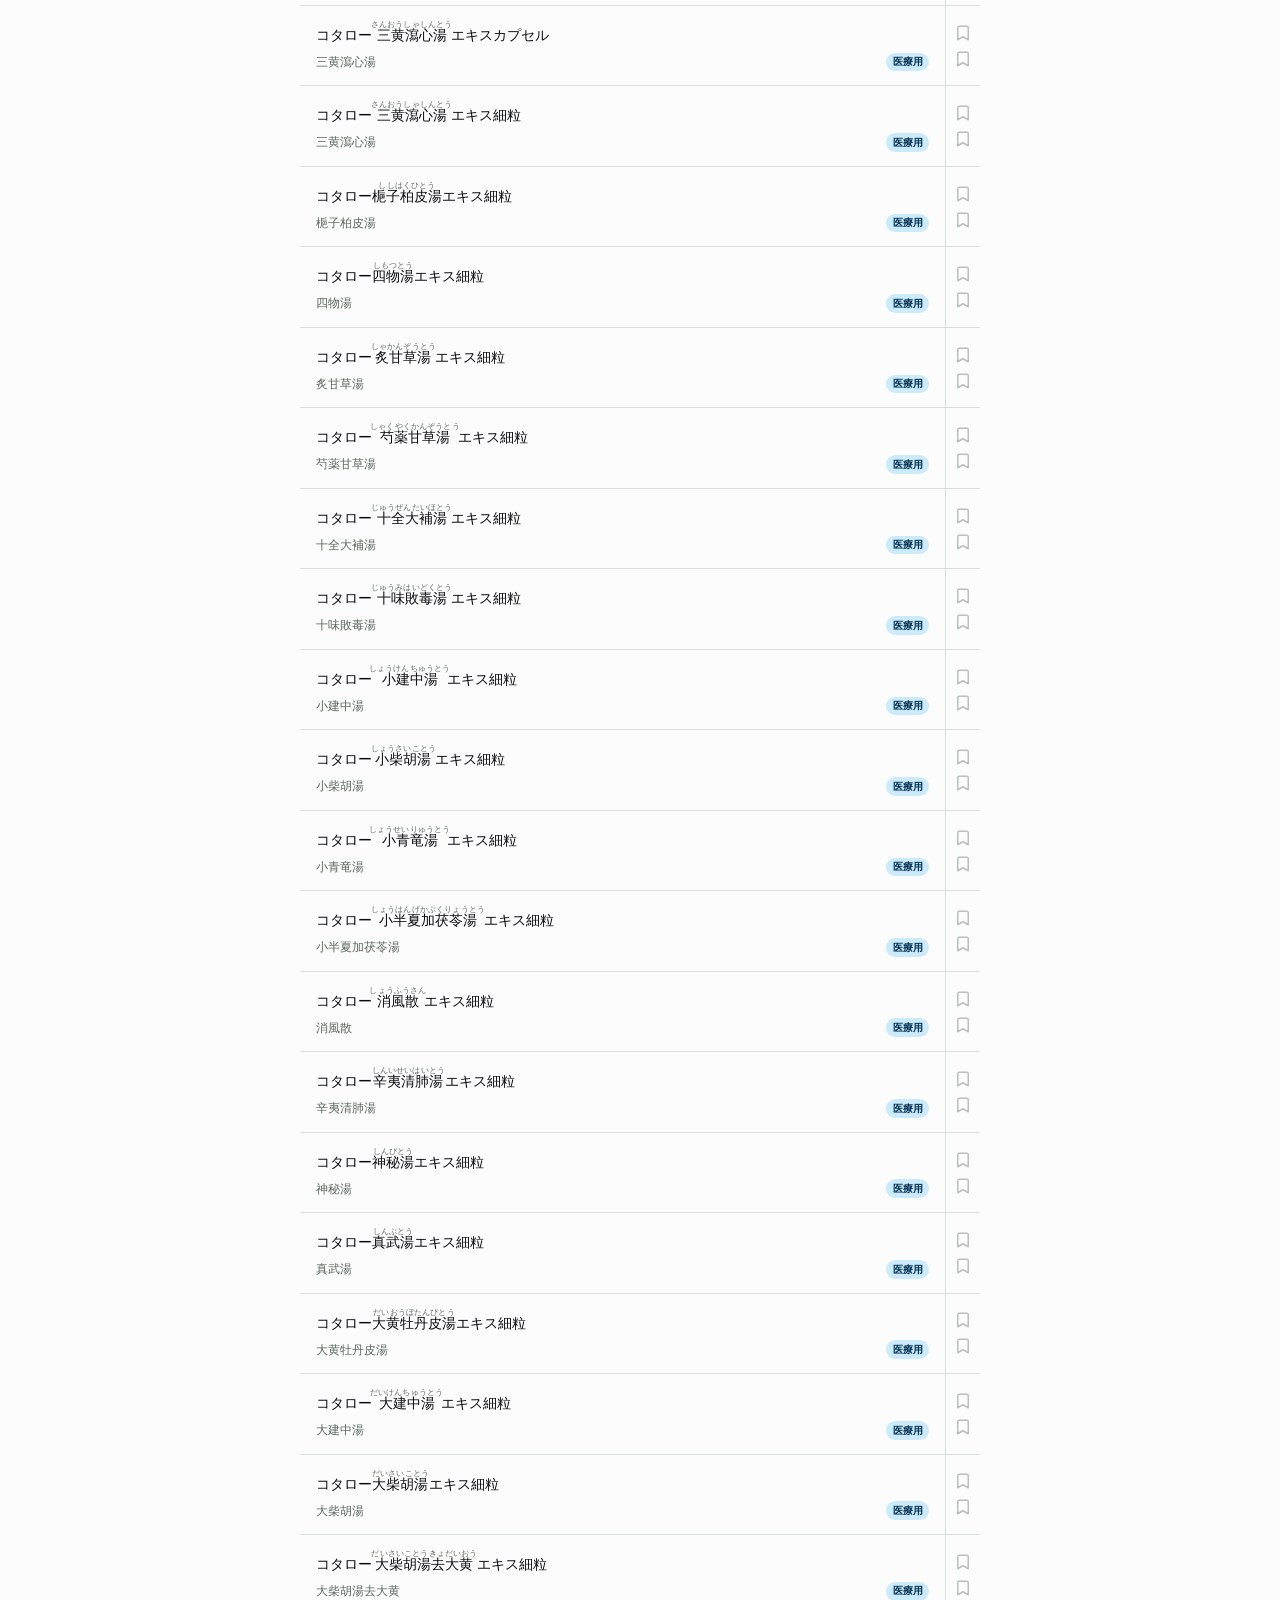
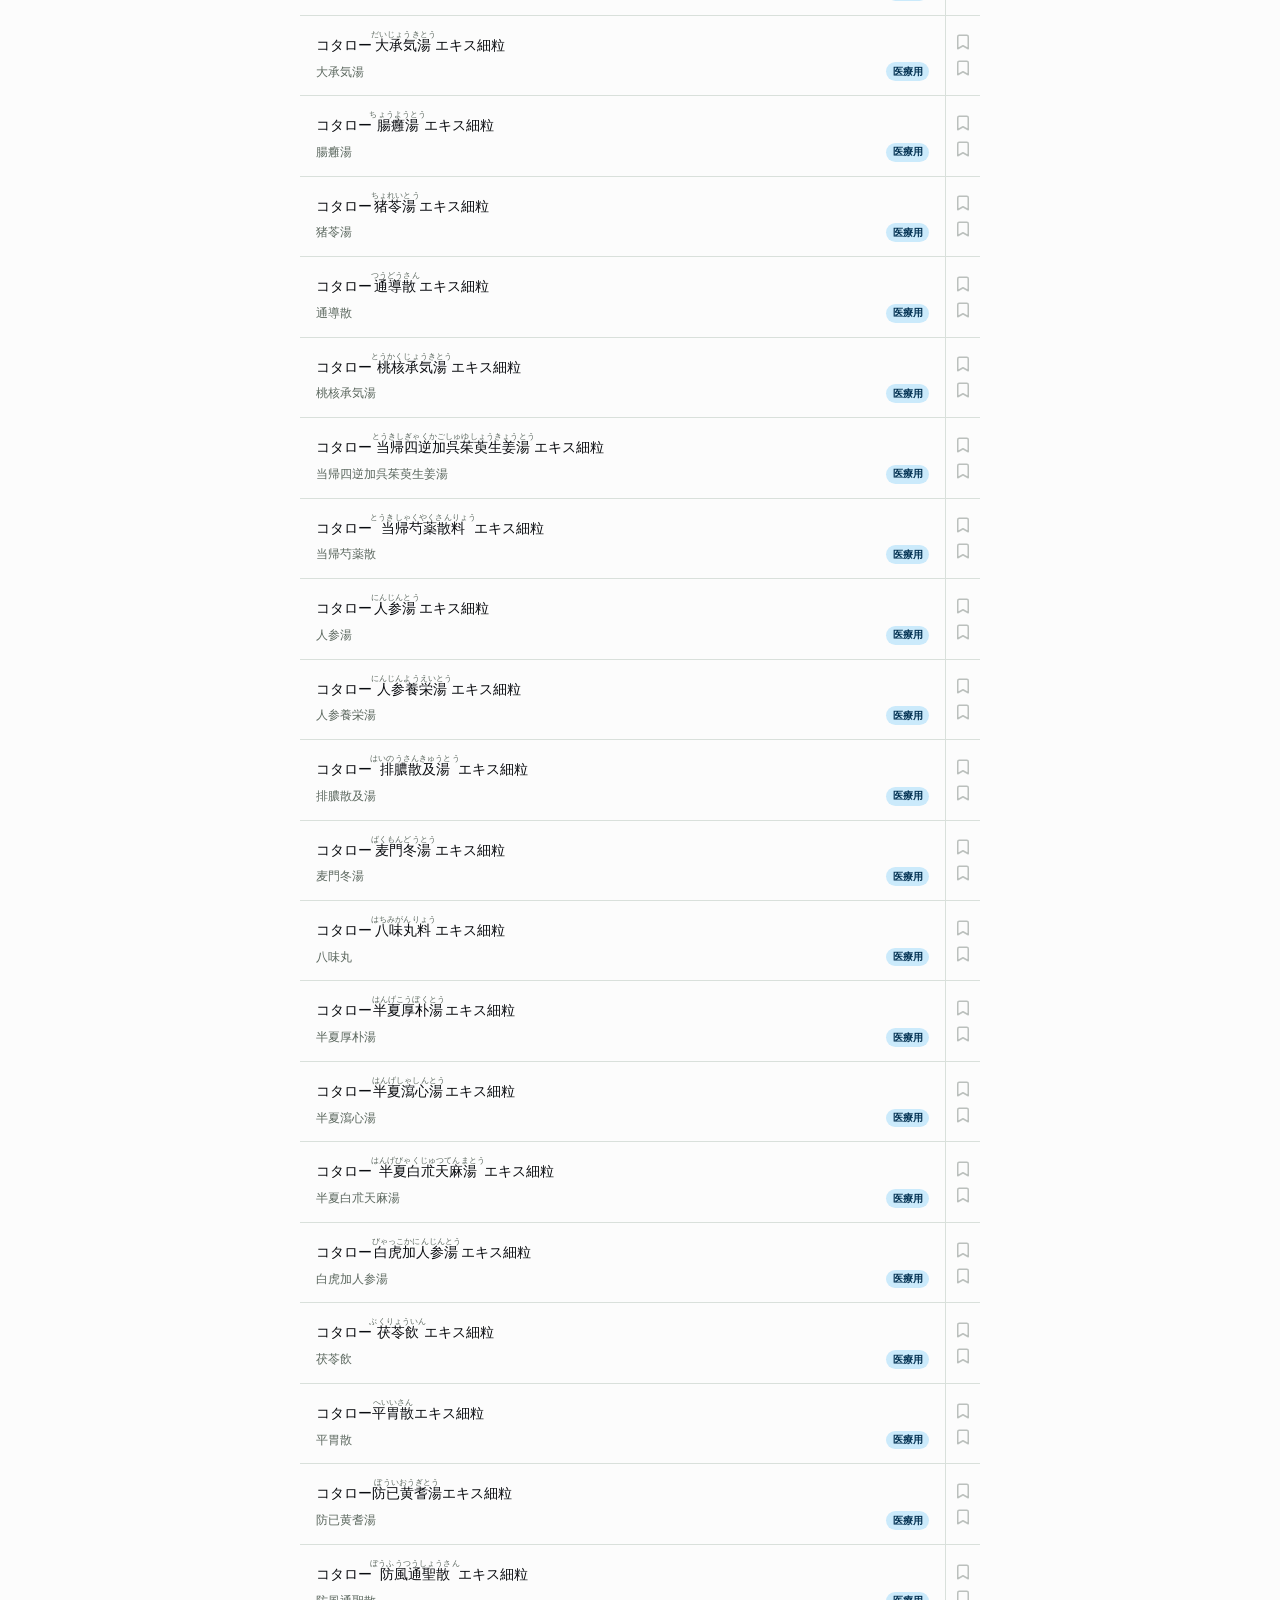
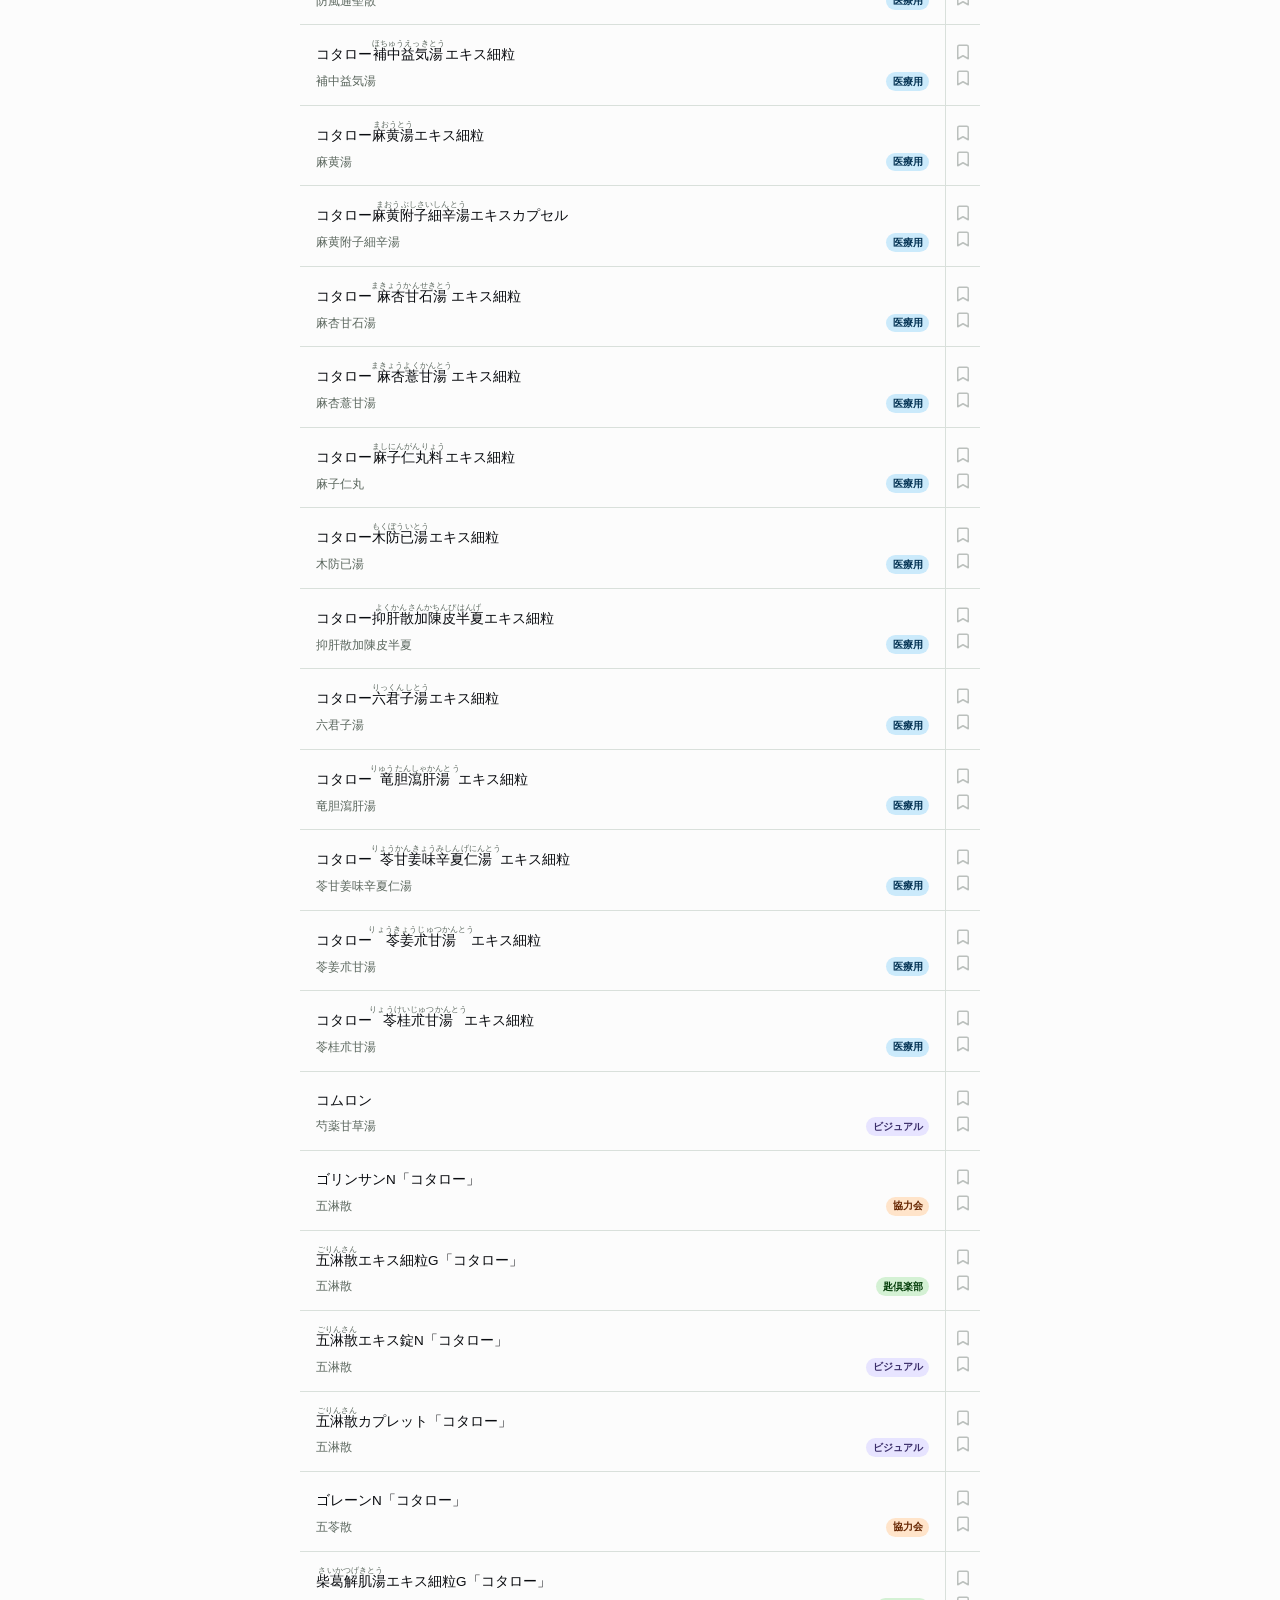
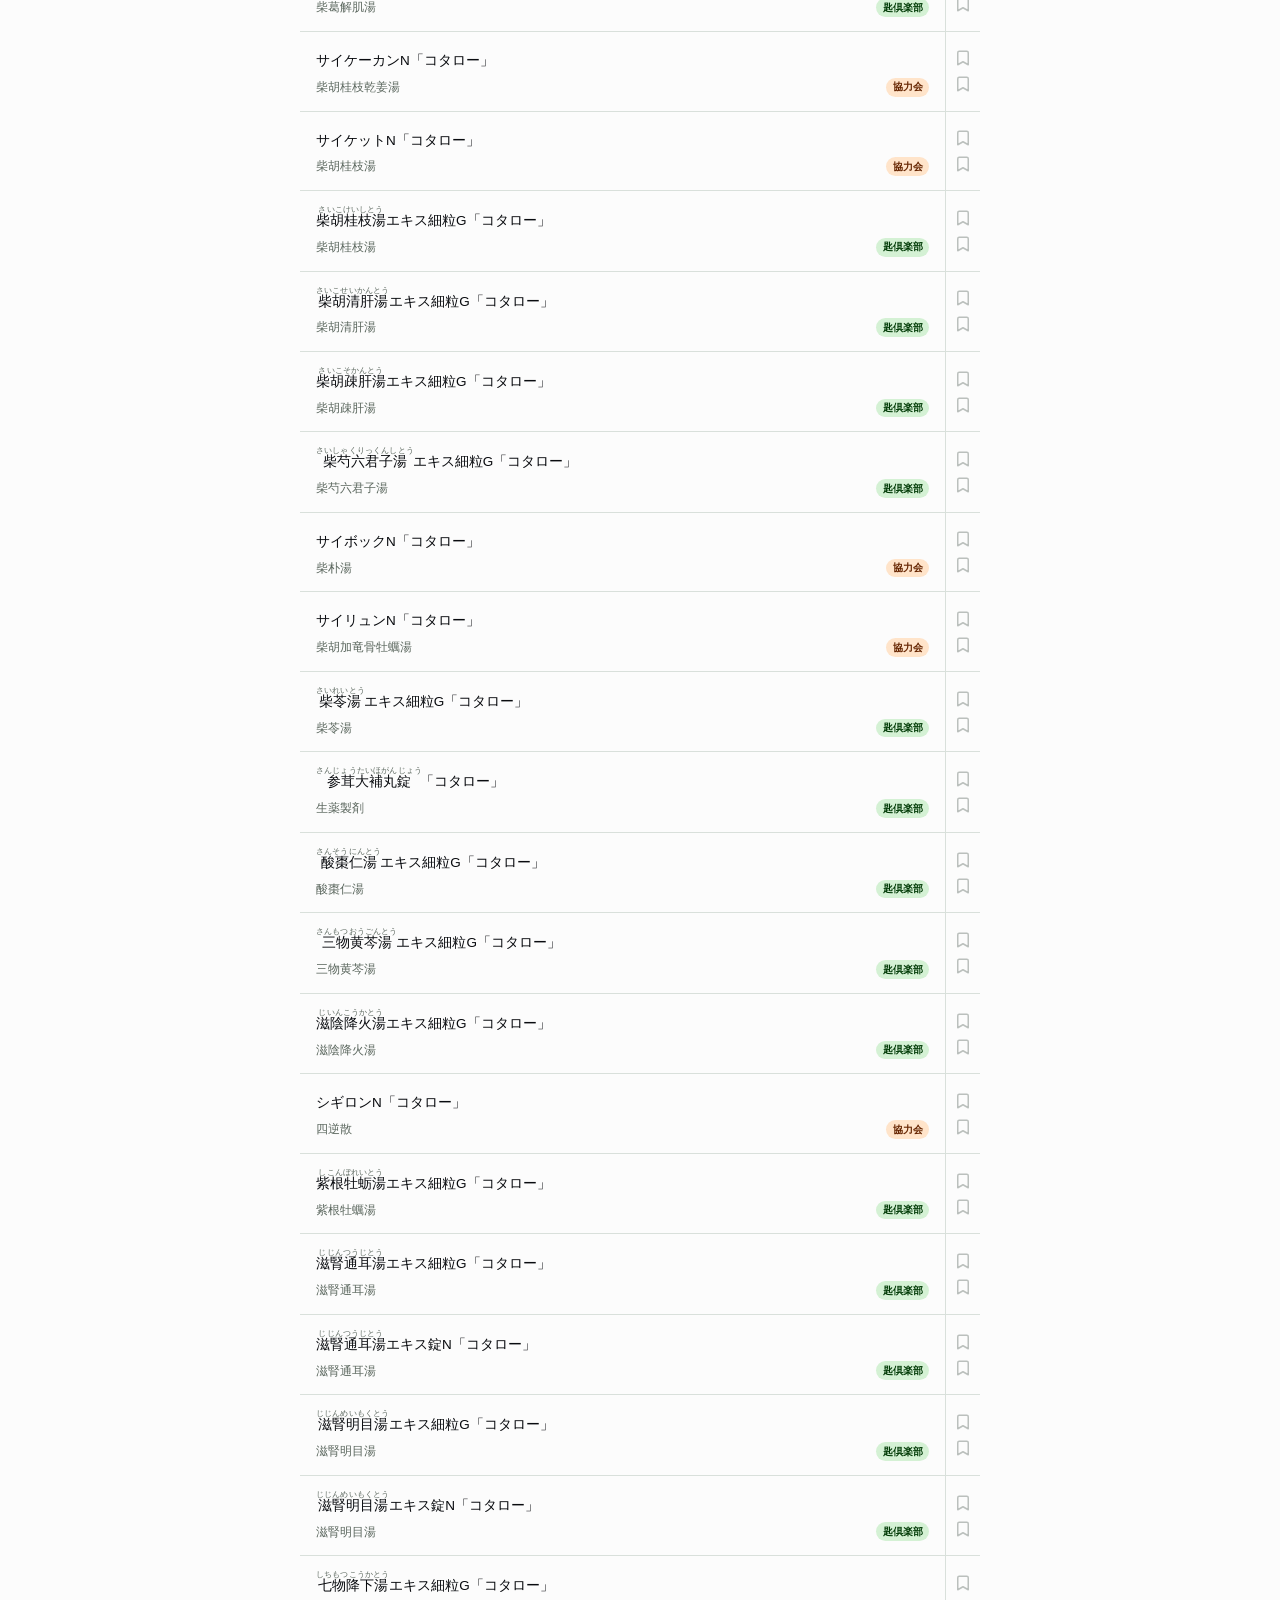
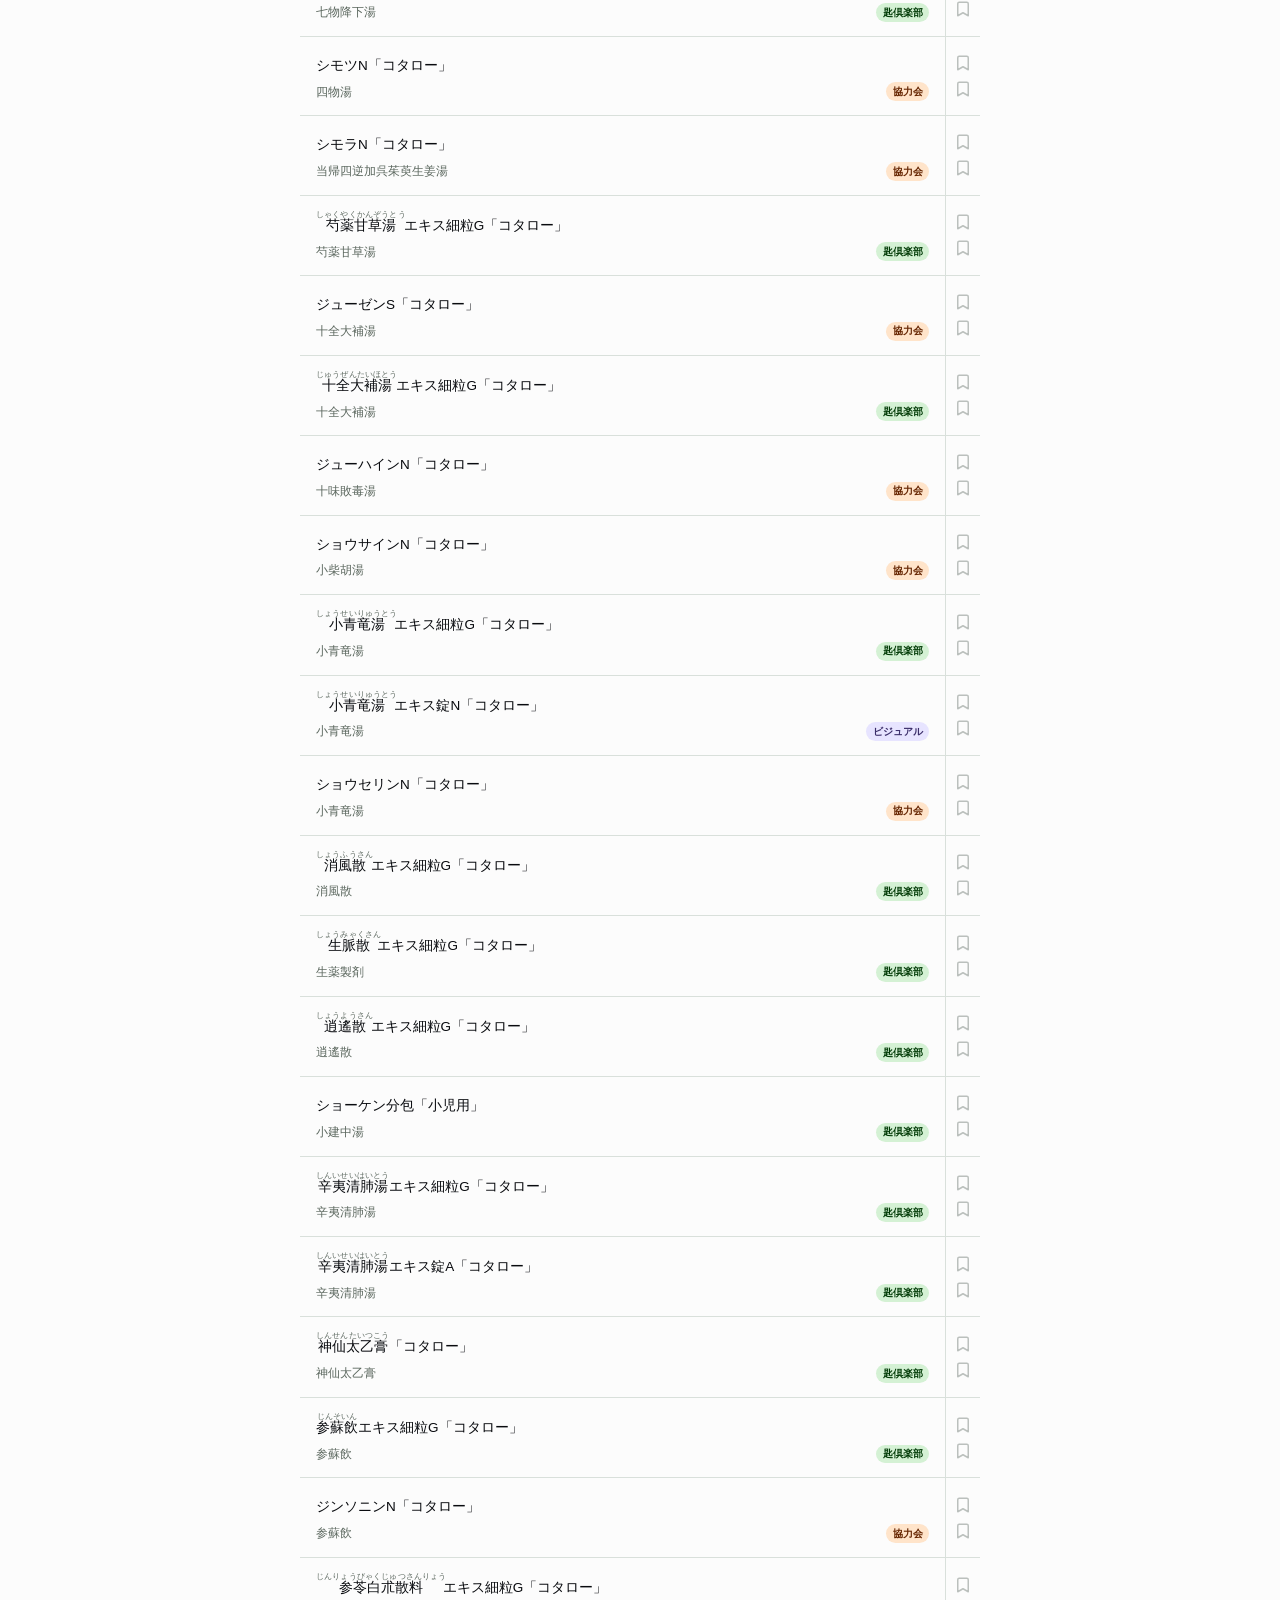
==== commit ec932041: "style: 生薬選択肢を均等3列グリッド(grid-cols-3)に配置・余白最適化" ====
--- a/index.html
+++ b/index.html
@@ -65,7 +65,7 @@
   }, 100);
 });
 </script>
-<script type="module" crossorigin="" src="js/index-D5iRUZS0.js?v=10"></script>
+<script type="module" crossorigin="" src="js/index-D5iRUZS0.js?v=12"></script>
     <link rel="stylesheet" crossorigin="" href="css/index-BjDnIrd6.css">
   <meta property="og:type" content="website">
 		<meta property="og:url" content="https://kampo-kotaro.manus.space/">
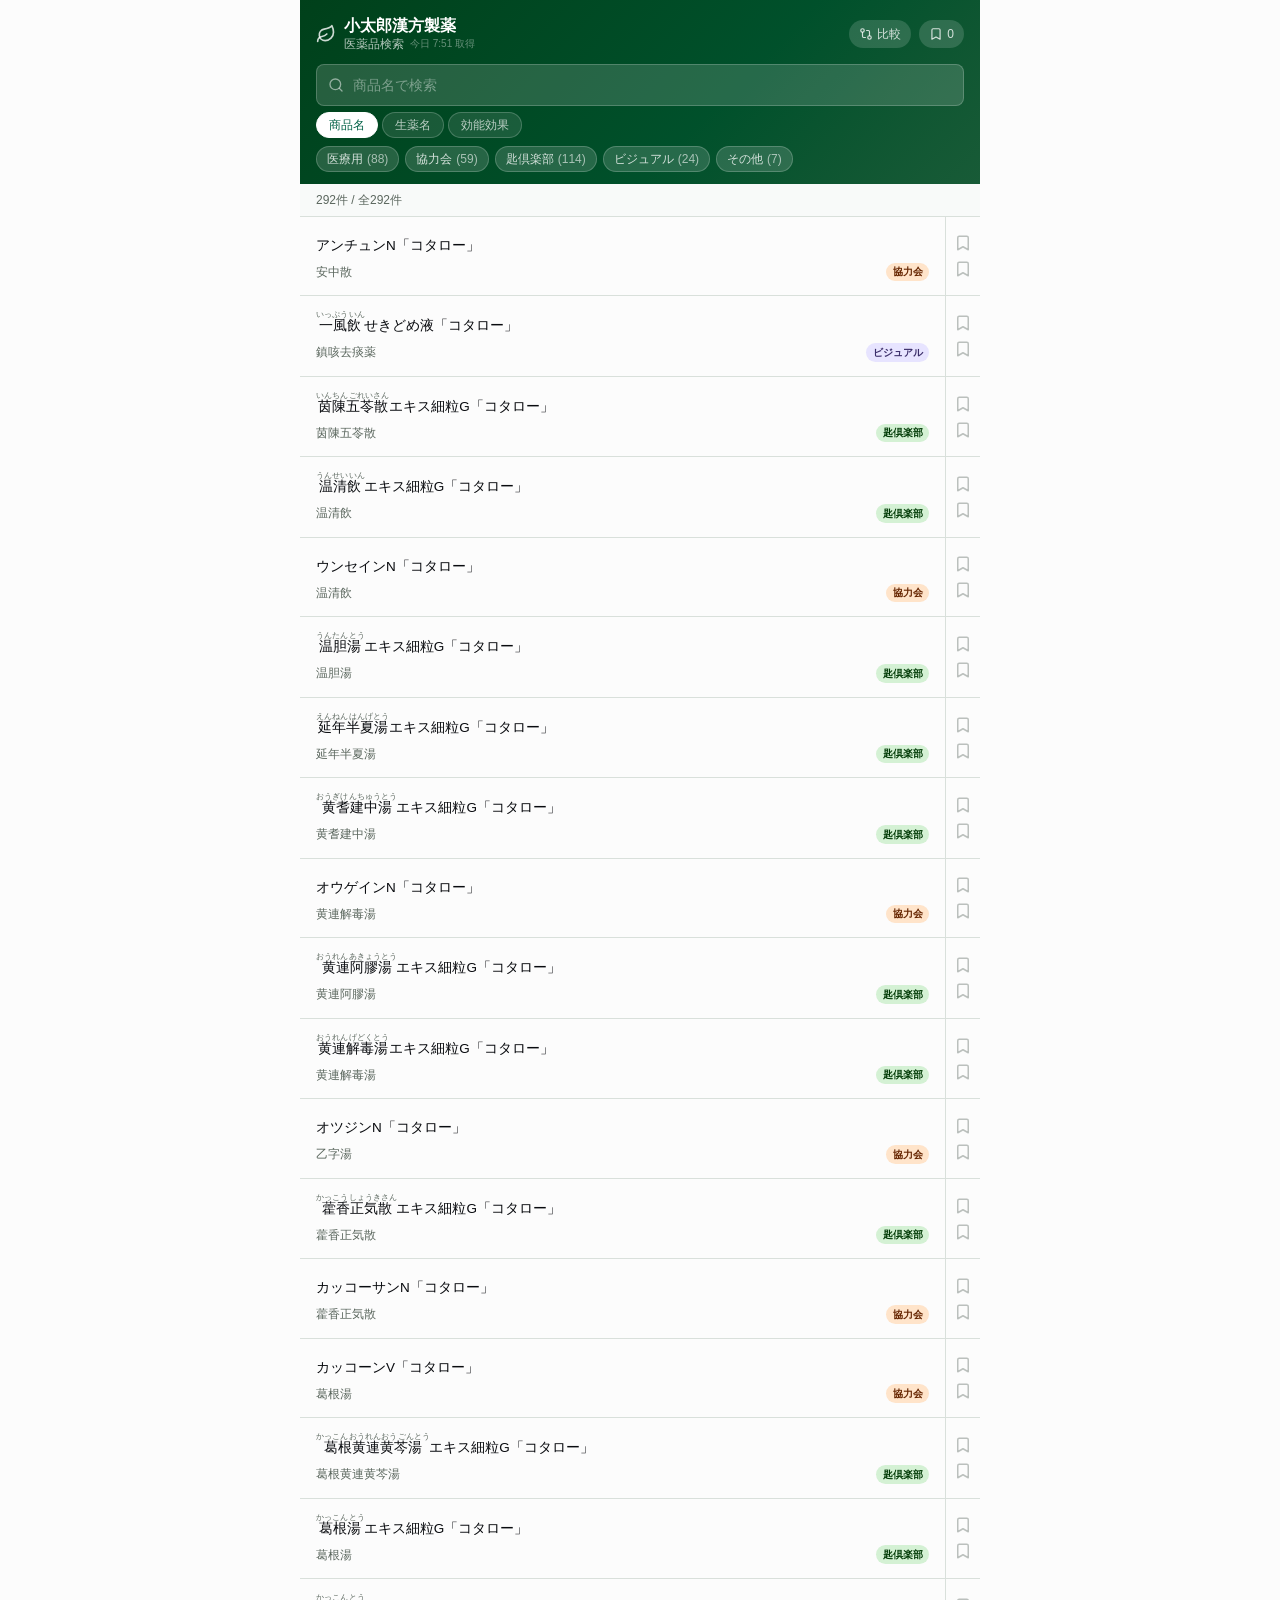
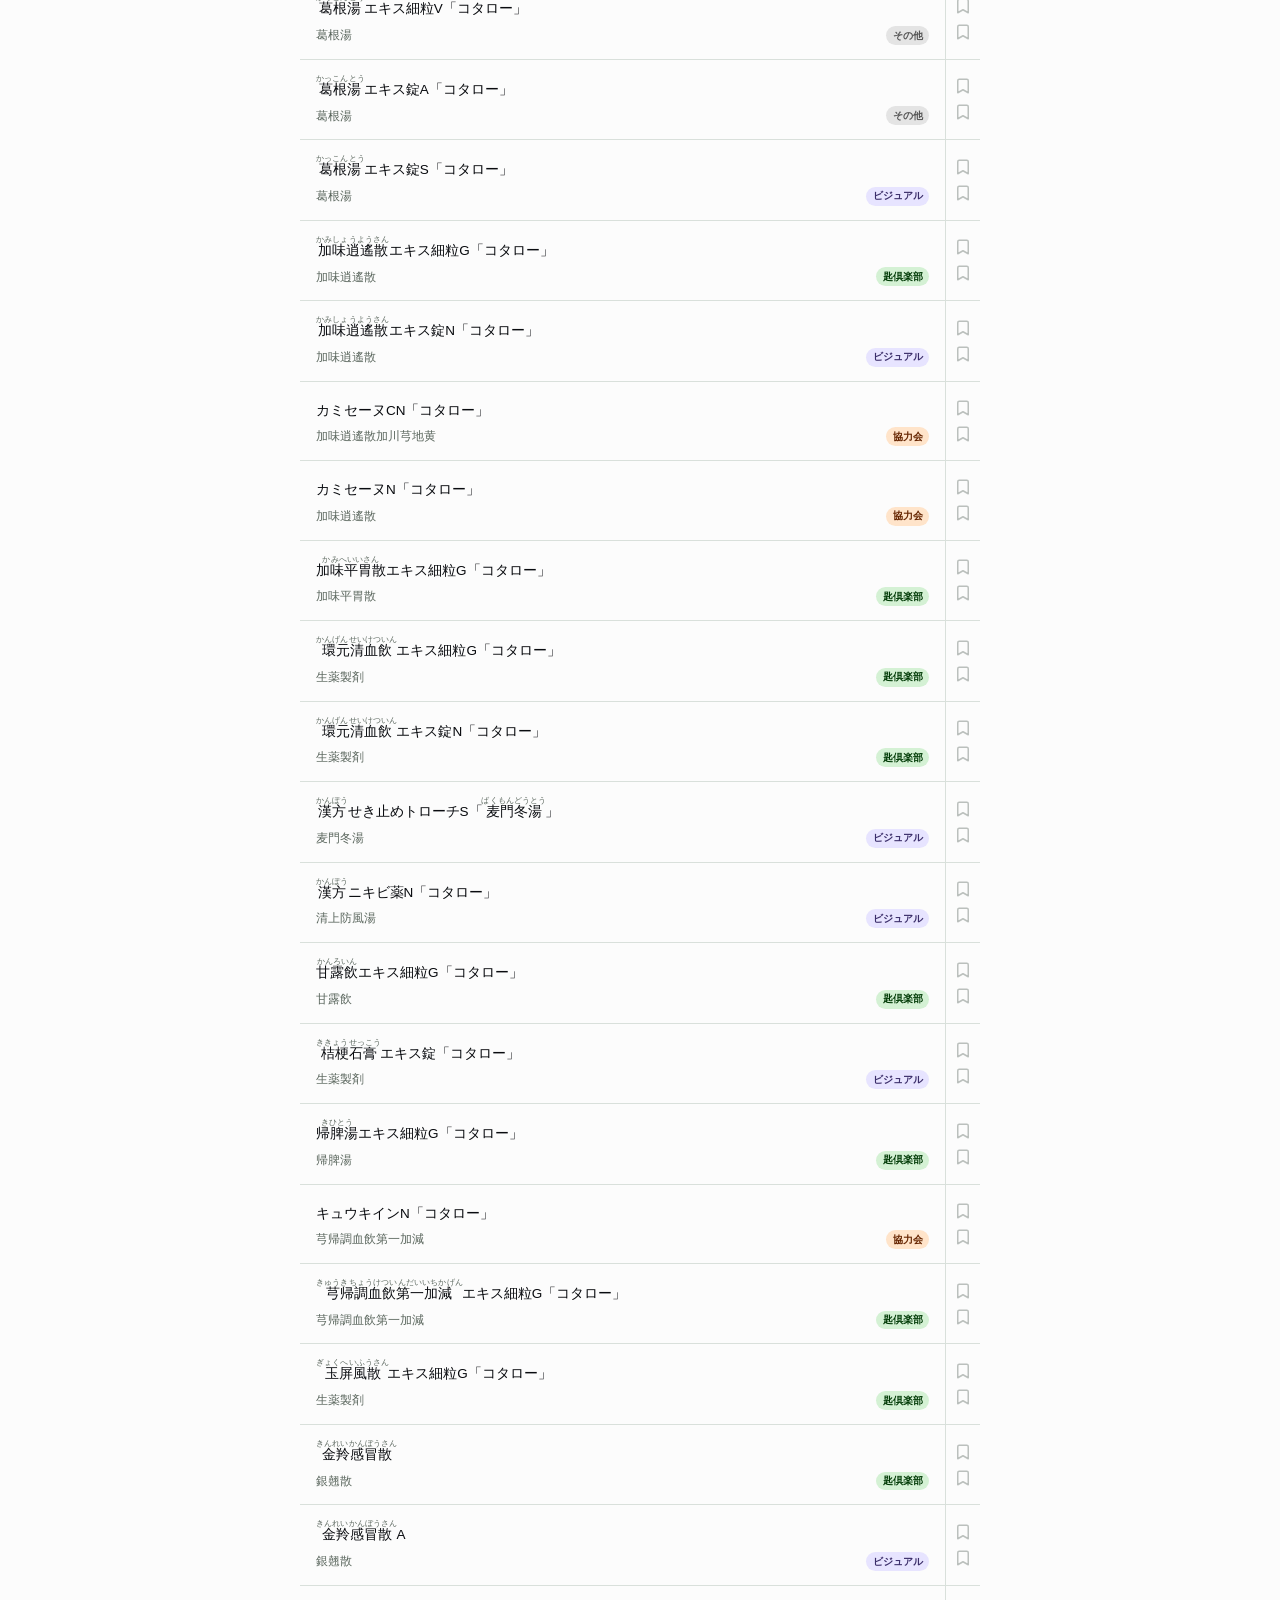
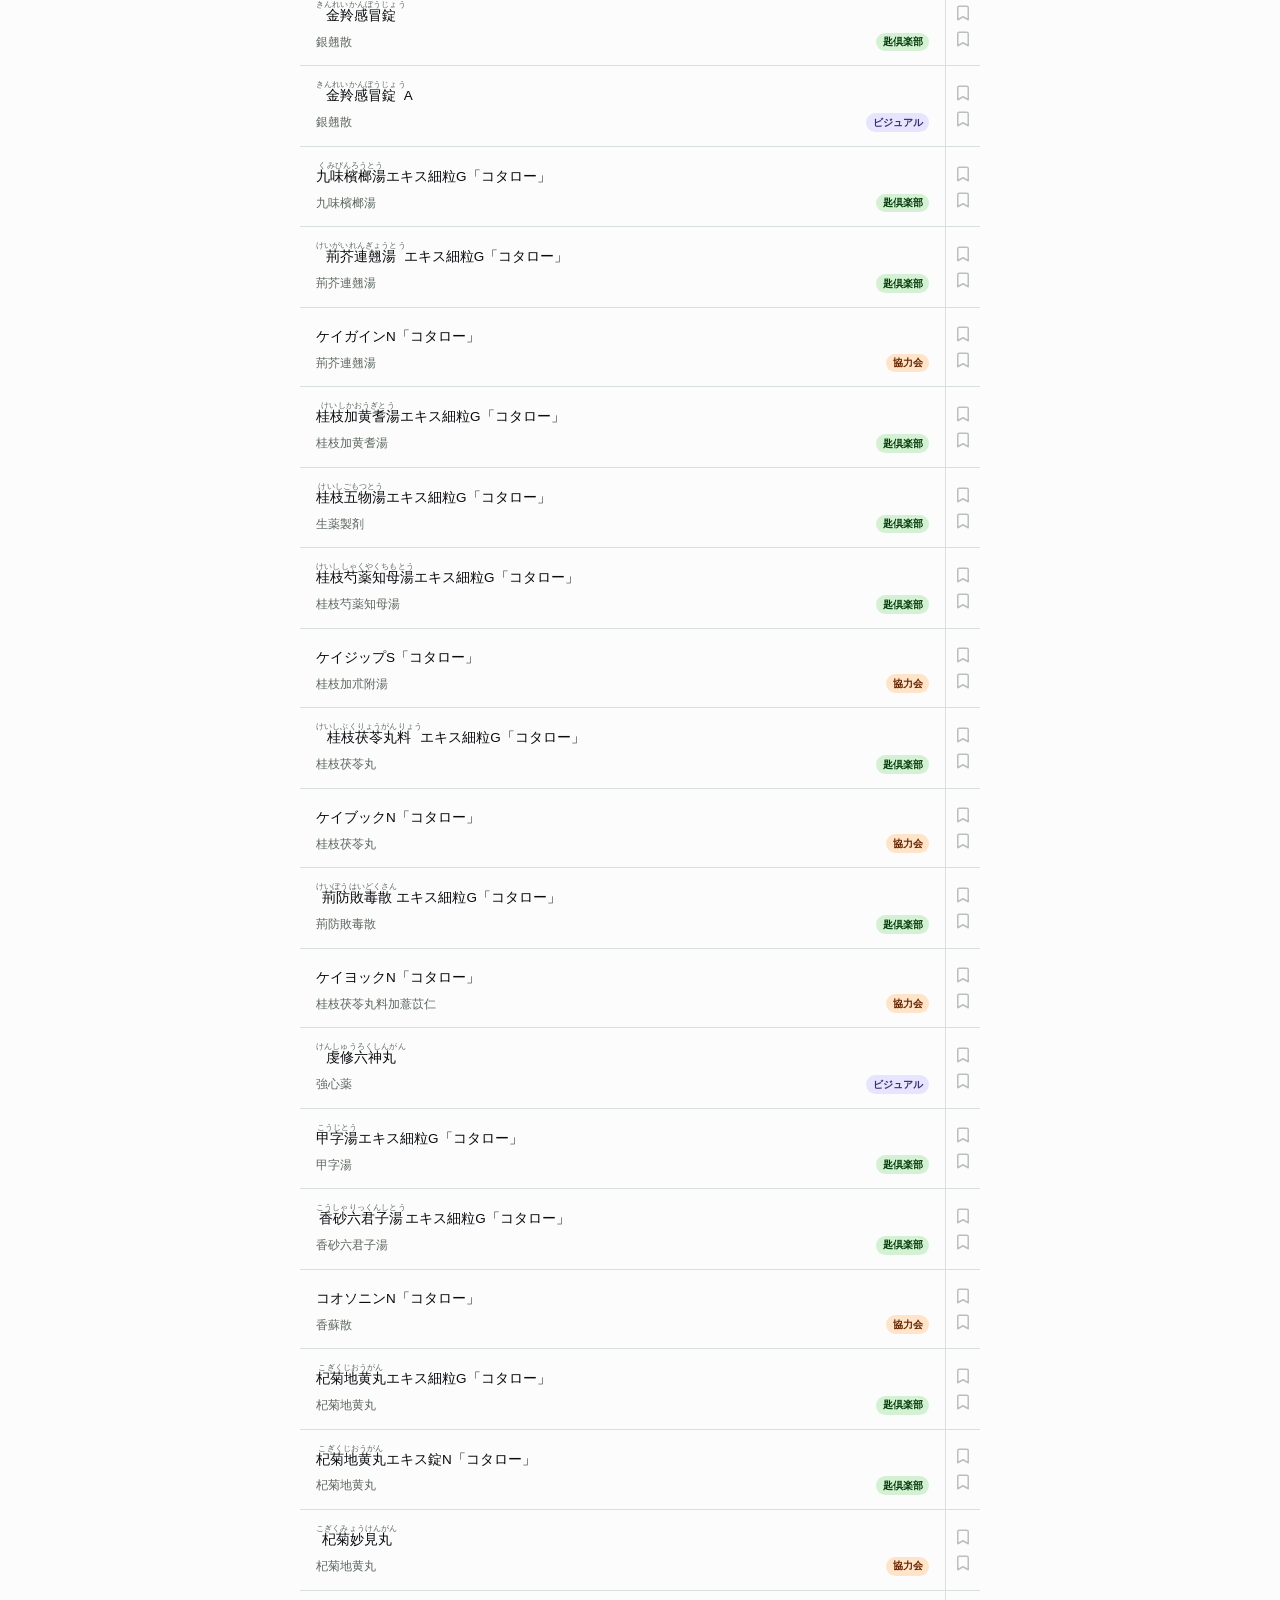
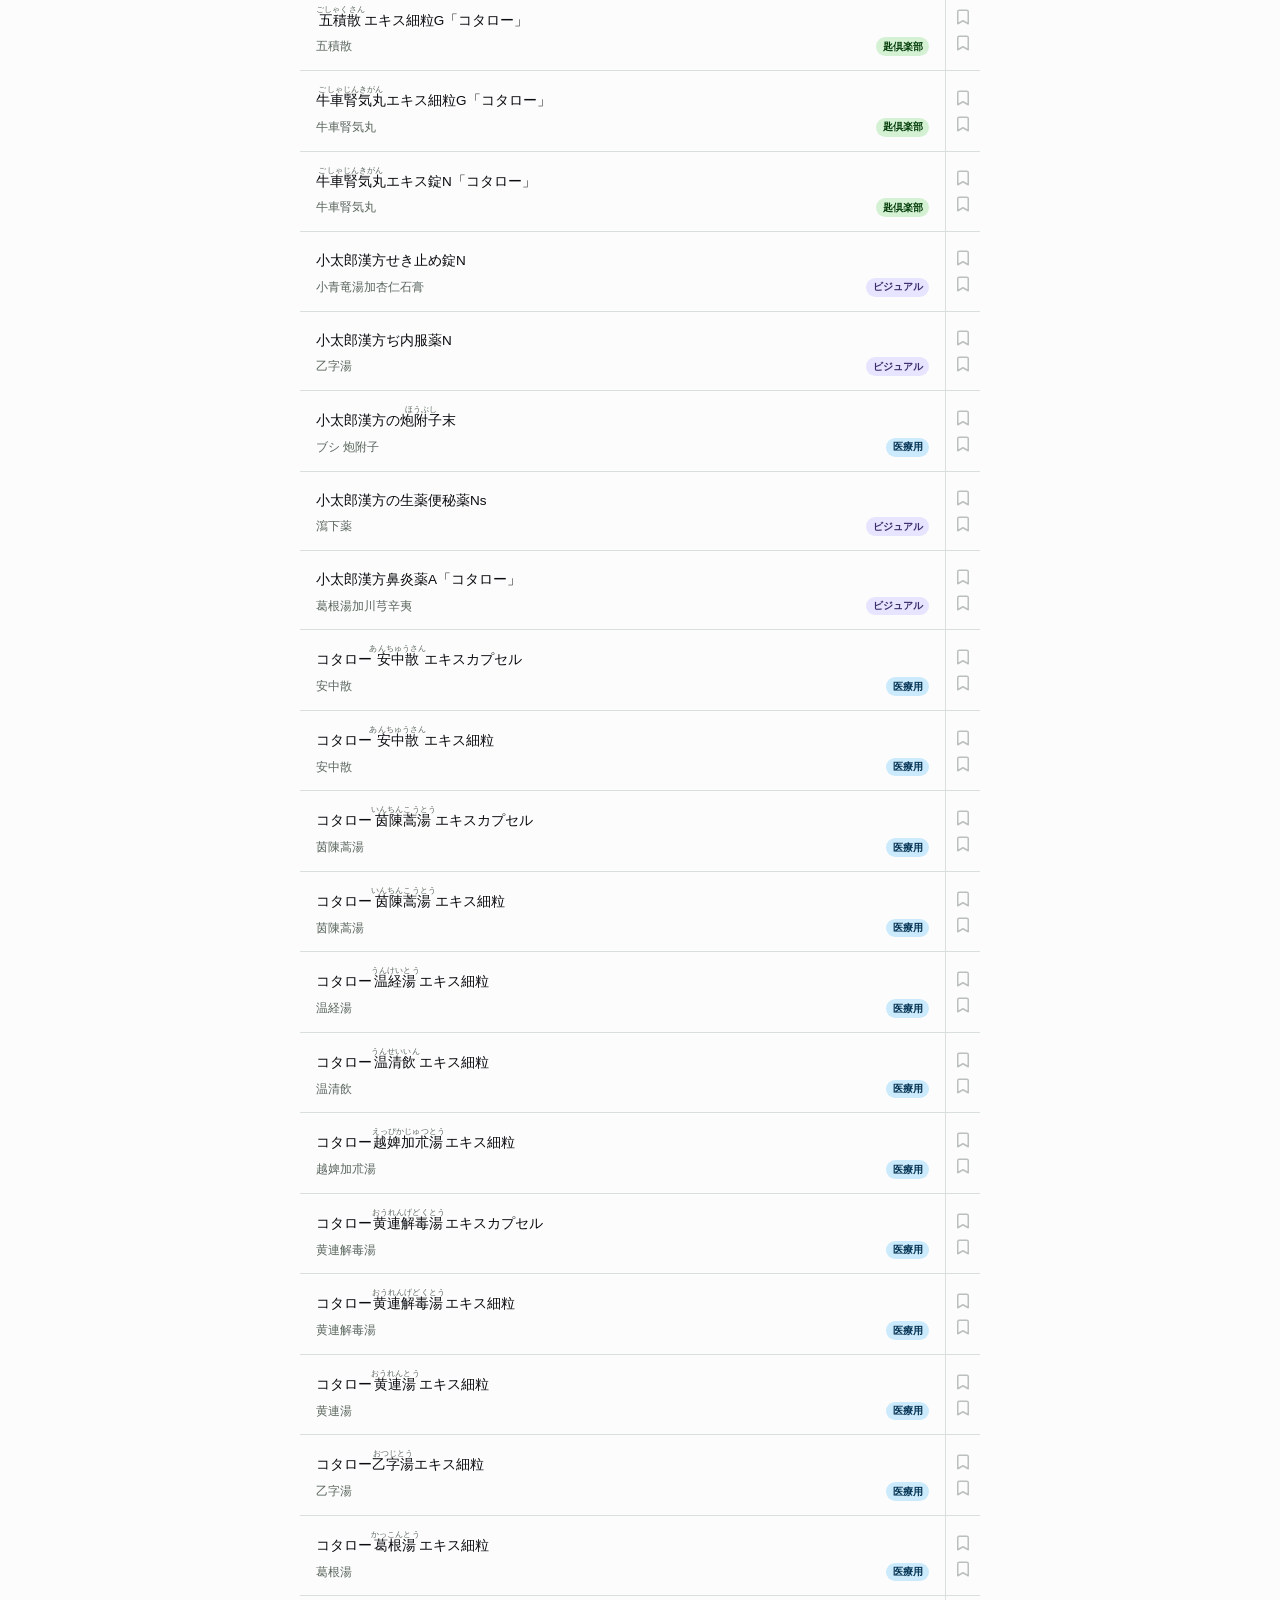
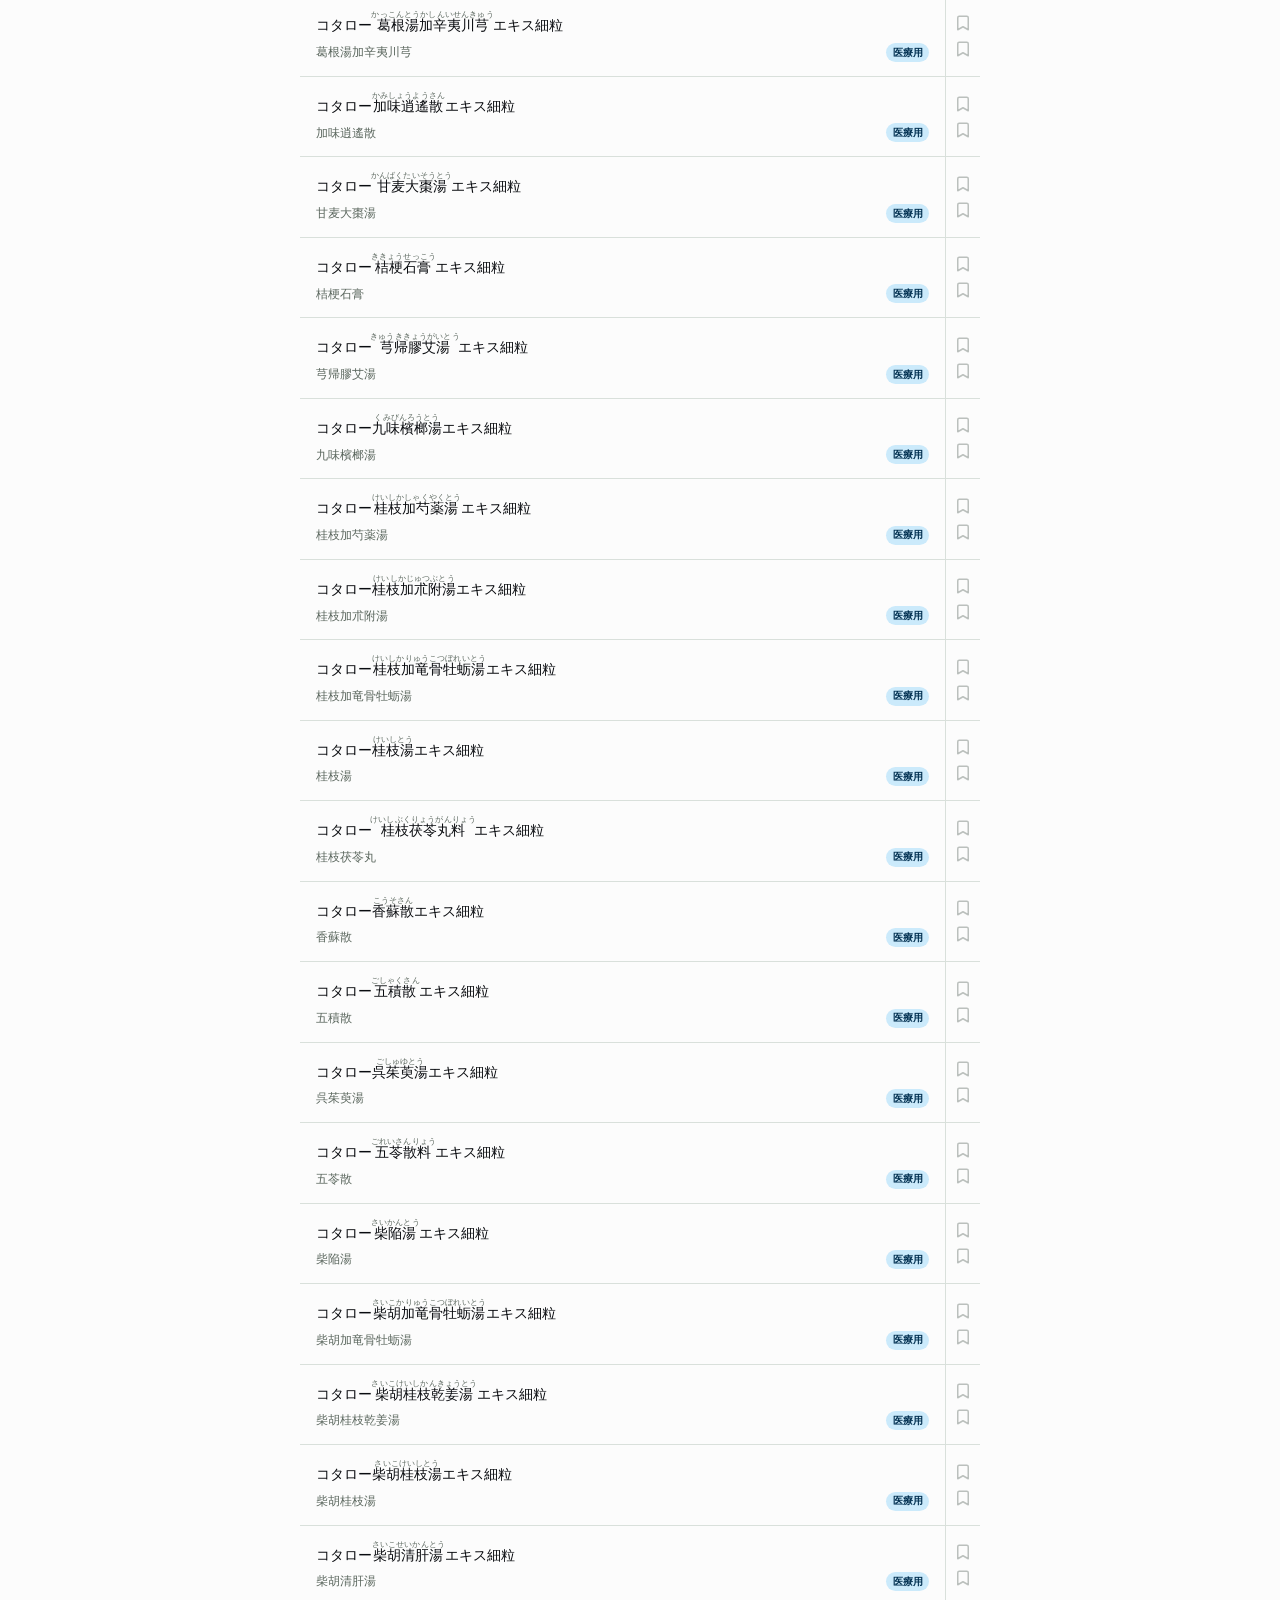
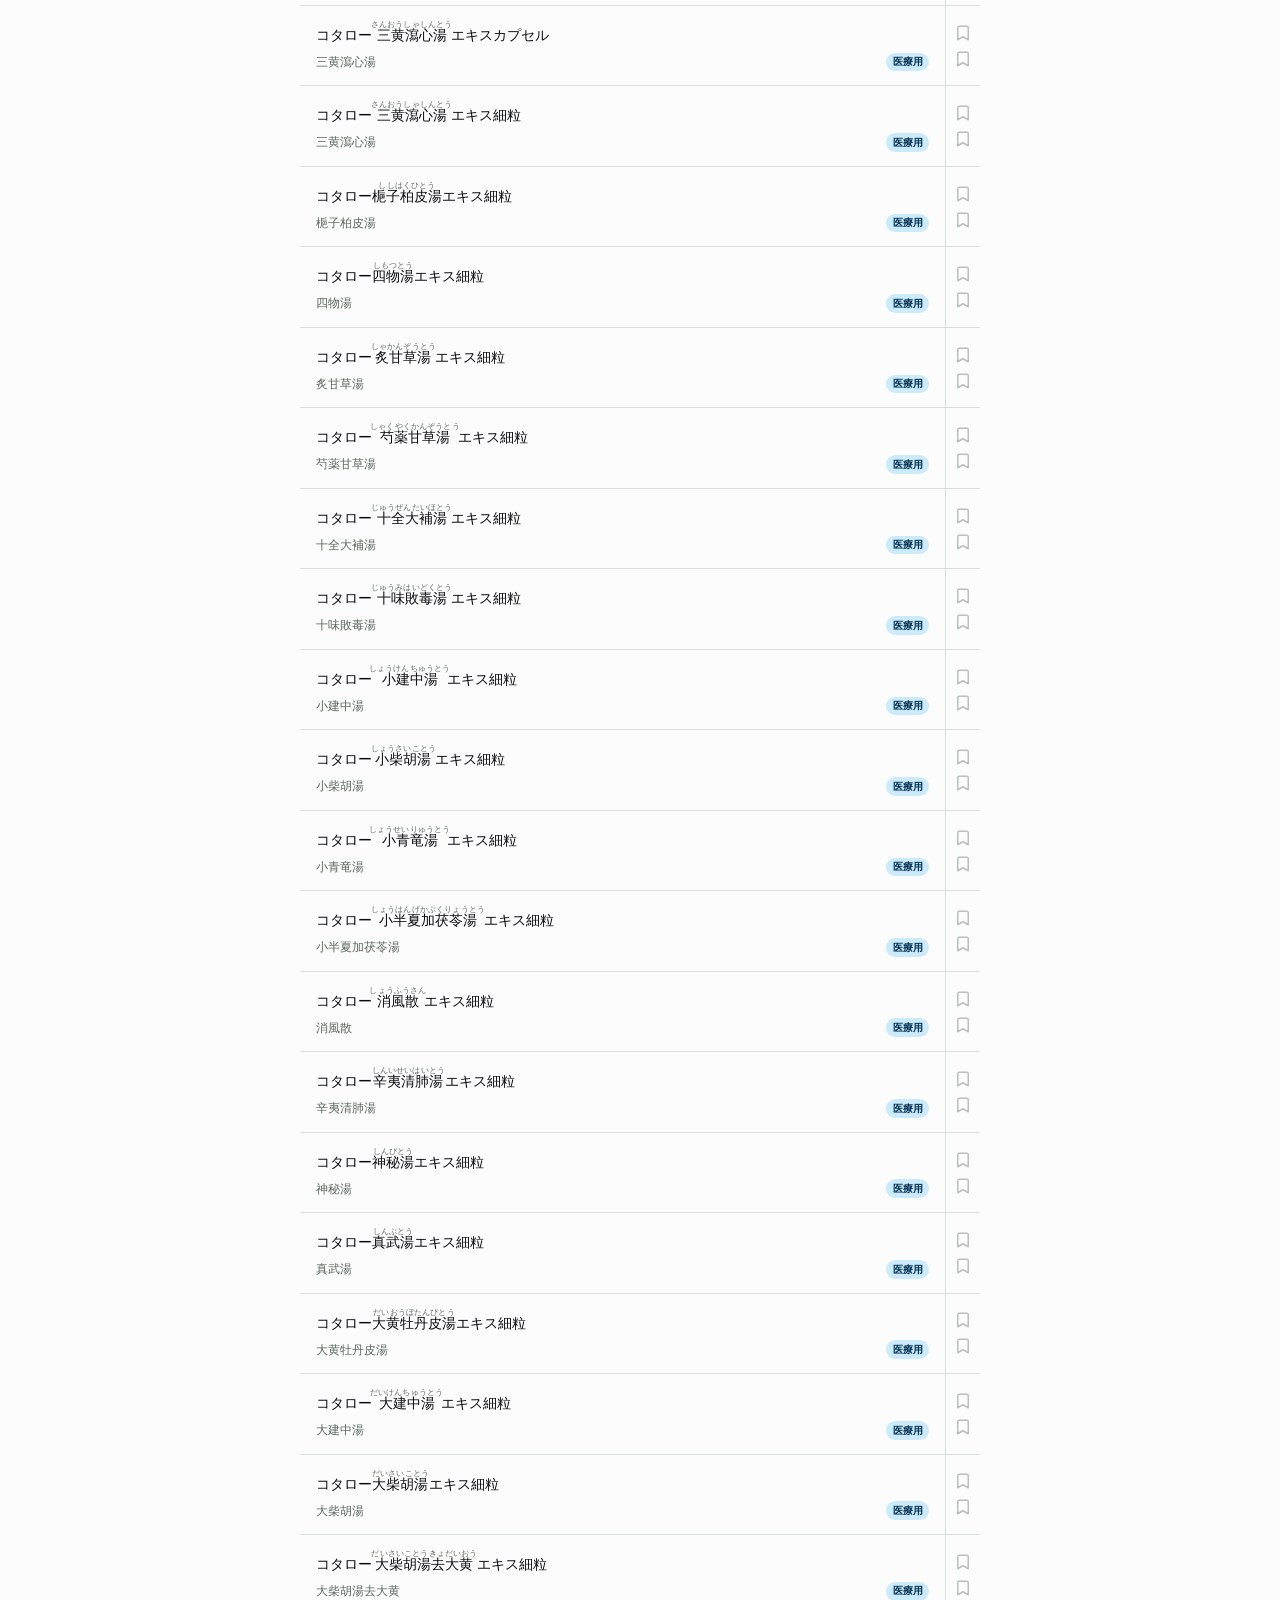
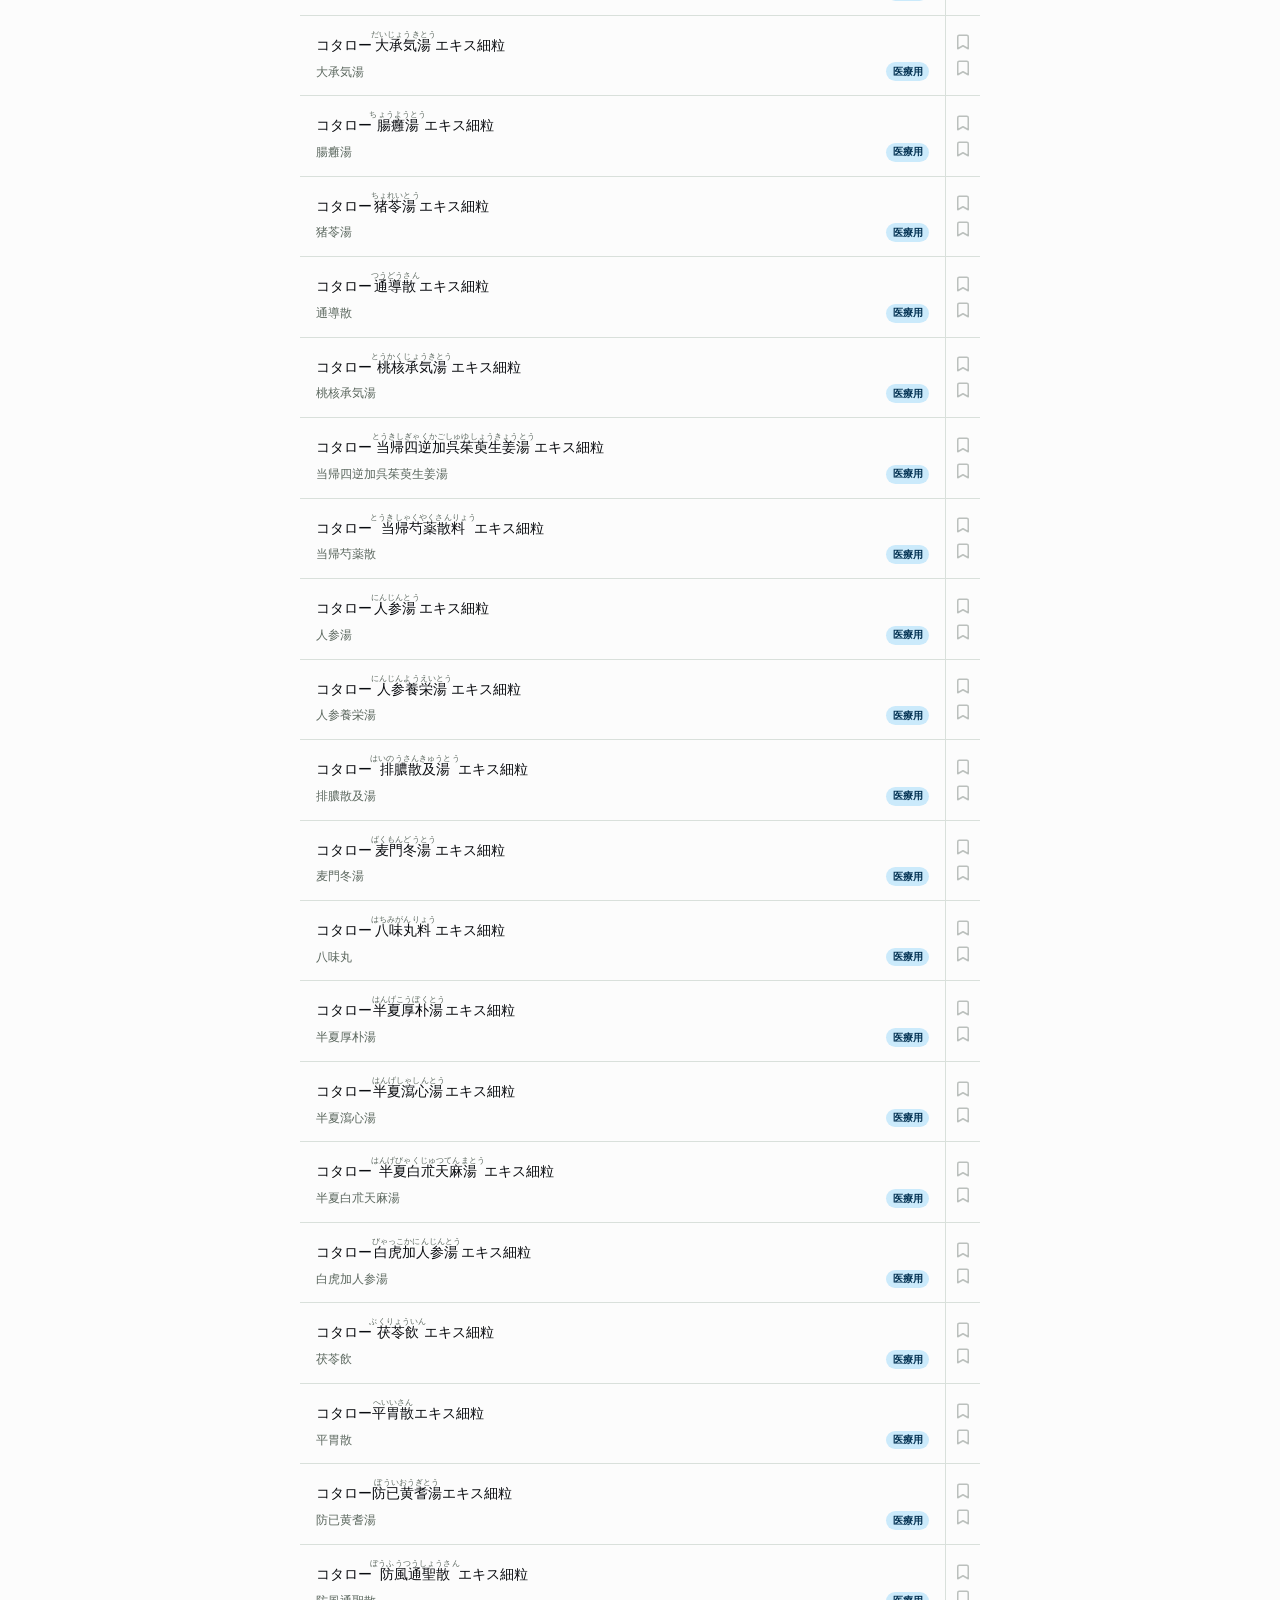
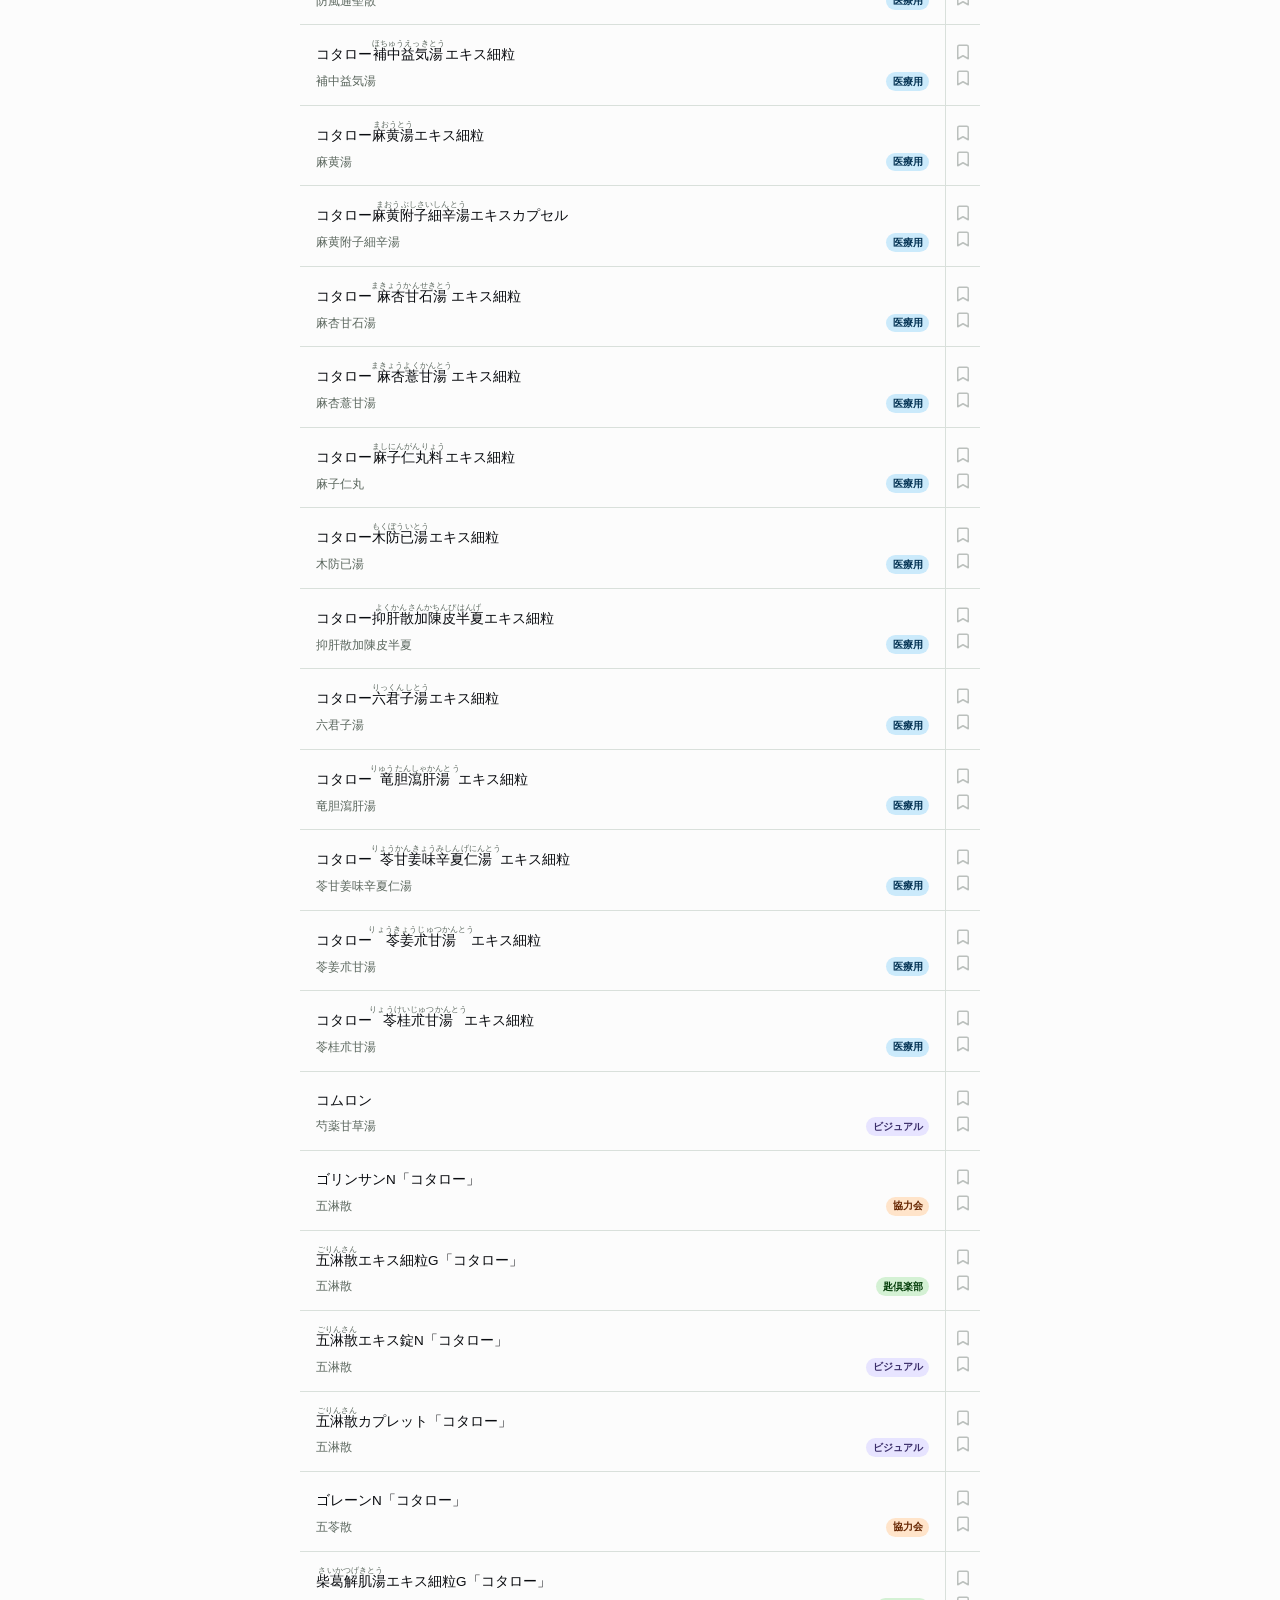
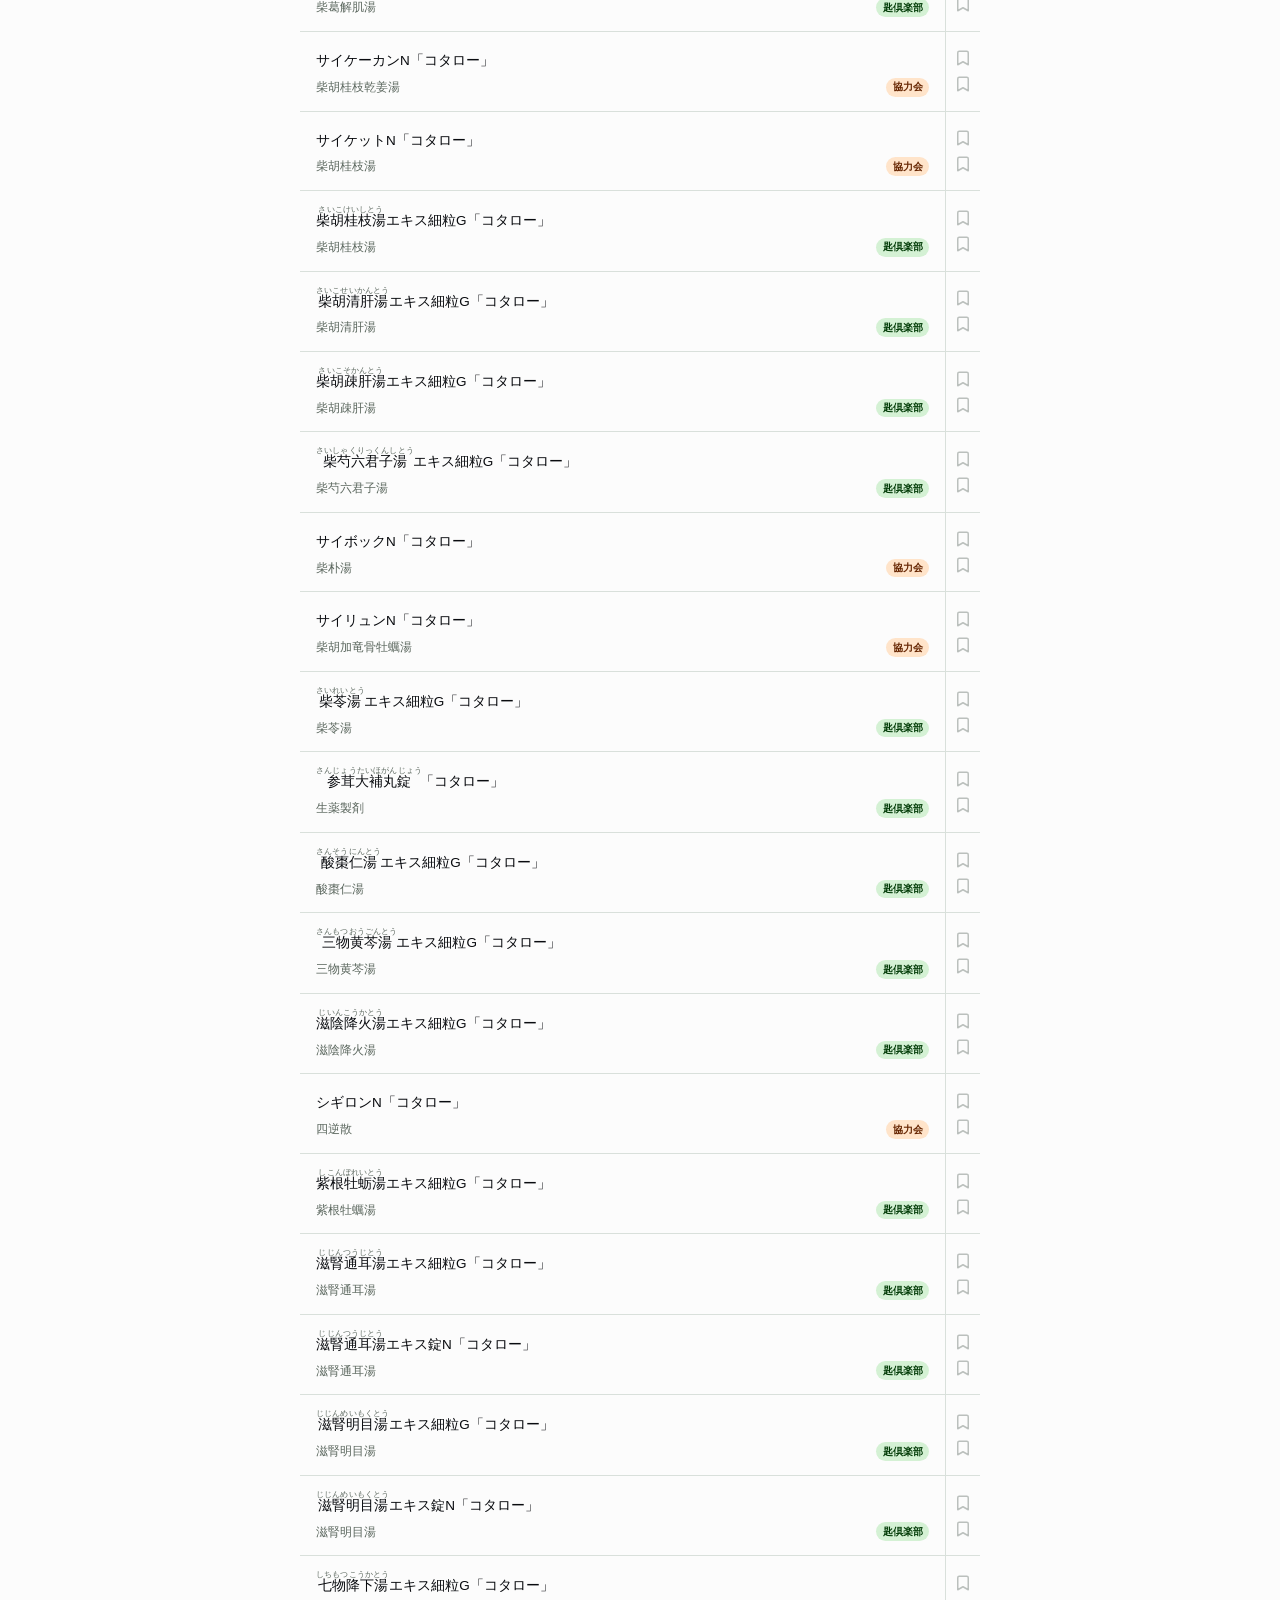
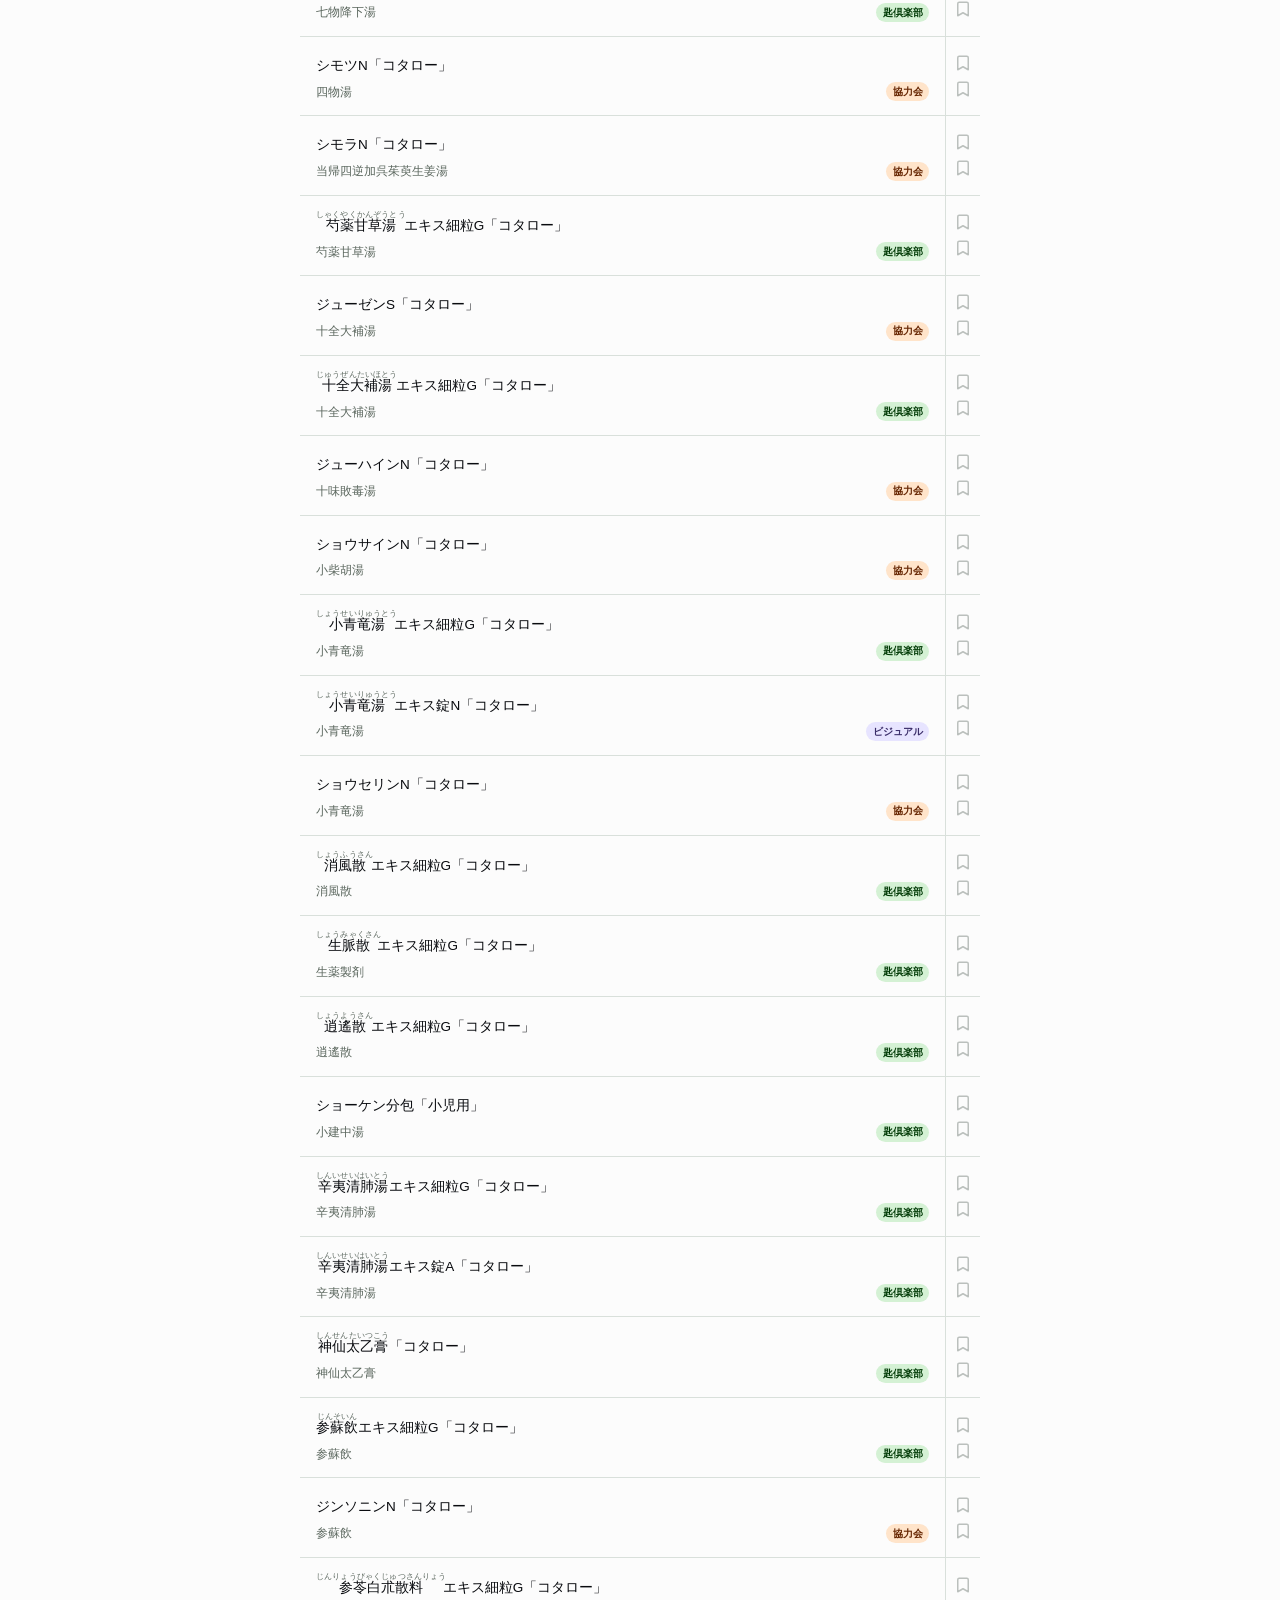
==== commit 9e844ab4: "feat: 金羚感冒散・錠の銀翹散（ひらがな・カタカナ・漢字）検索ヒット対応および検索処理のカタカナ改善" ====
--- a/index.html
+++ b/index.html
@@ -65,7 +65,7 @@
   }, 100);
 });
 </script>
-<script type="module" crossorigin="" src="js/index-D5iRUZS0.js?v=12"></script>
+<script type="module" crossorigin="" src="js/index-D5iRUZS0.js?v=16"></script>
     <link rel="stylesheet" crossorigin="" href="css/index-BjDnIrd6.css">
   <meta property="og:type" content="website">
 		<meta property="og:url" content="https://kampo-kotaro.manus.space/">
